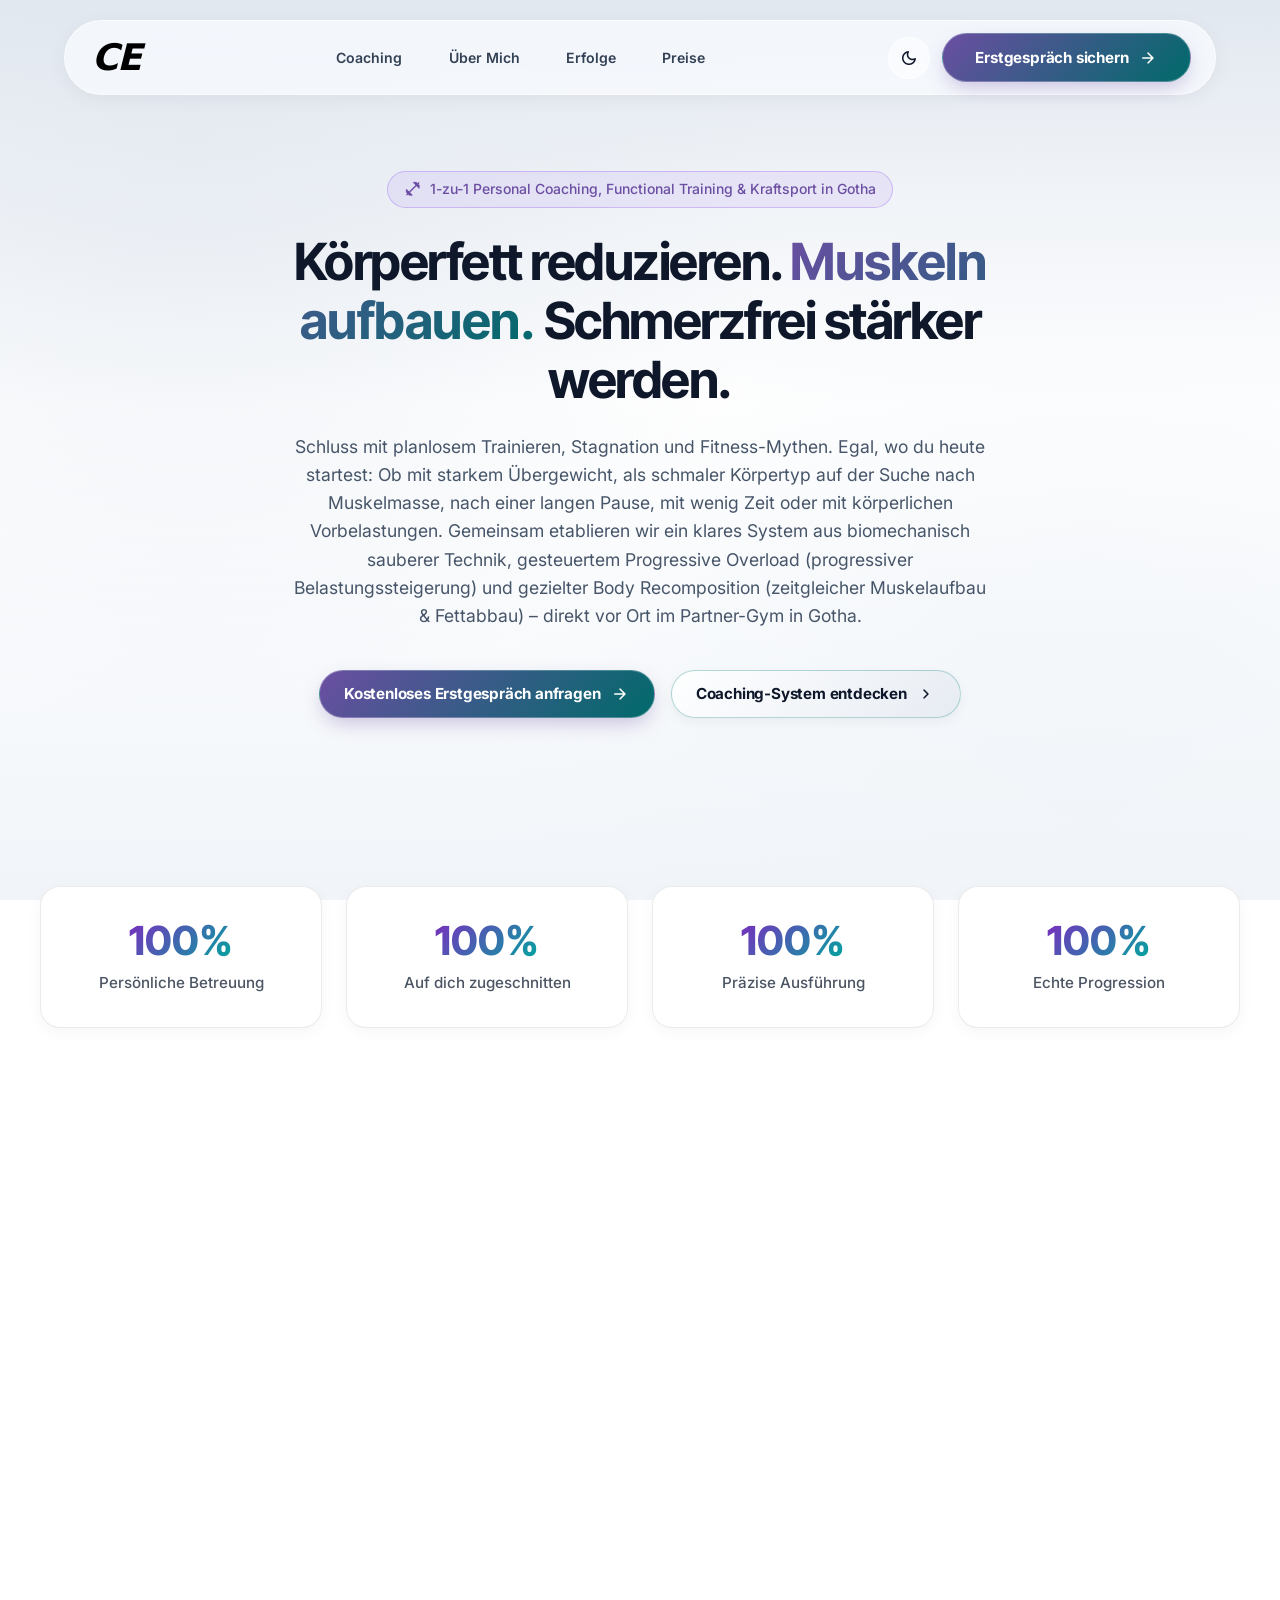
==== index.html @ 8152ab84 "Late night fix" ====
<!doctype html>
<html lang="de">
  <head>
    <script>
      // PWA-Titel sofort beim allerersten Frame setzen (verhindert Dopplung in ChromeOS)
      if (
        window.matchMedia("(display-mode: standalone)").matches ||
        window.matchMedia("(display-mode: window-controls-overlay)").matches ||
        window.navigator.standalone
      ) {
        document.title = "Personal Trainer, Kraft- & Functional Coach in Gotha";
      }
    </script>
    <meta name="color-scheme" content="dark light" />
    <script>
      (function () {
        const saved = localStorage.getItem("theme");
        const prefersDark = window.matchMedia(
          "(prefers-color-scheme: dark)",
        ).matches;
        const theme = saved ? saved : prefersDark ? "dark" : "light";
        document.documentElement.setAttribute("data-theme", theme);
        document.documentElement.style.colorScheme = theme;
      })();
    </script>
    <meta charset="UTF-8" />
    <meta
      name="viewport"
      content="width=device-width, initial-scale=1.0, viewport-fit=cover"
    />
    <meta http-equiv="X-UA-Compatible" content="ie=edge" />
    <meta
      name="format-detection"
      content="telephone=no, date=no, address=no, email=no"
    />

    <script>
      (function () {
        const isPWA =
          window.matchMedia("(display-mode: standalone)").matches ||
          window.matchMedia("(display-mode: window-controls-overlay)")
            .matches ||
          window.navigator.standalone === true;

        if (isPWA) {
          // 1. Titel für die installierte Web-App (Chromebook / Desktop-Fenster)
          document.write(
            "<title>Personal Trainer, Kraft- & Functional Coach in Gotha</title>",
          );
        } else {
          // 2. Titel für den normalen Browser-Tab & Google
          document.write(
            "<title>CHRISTIAN ERLEBACH | Personal Trainer, Kraft- & Functional Coach in Gotha</title>",
          );
        }
      })();
    </script>
    <noscript>
      <title>
        CHRISTIAN ERLEBACH | Personal Trainer, Kraft- & Functional Coach in
        Gotha
      </title>
    </noscript>
    <meta name="author" content="Christian Erlebach" />
    <meta name="robots" content="index, follow" />
    <meta
      name="description"
      content="Dein Personal Trainer in Gotha für sichtbaren Muskelaufbau, Gewichtsreduktion & schmerzfreie Kraft. 1-zu-1 Coaching, saubere Biomechanik und datengestütztes Tracking."
    />
    <meta
      name="keywords"
      content="Christian Erlebach, Personal Trainer Gotha, Krafttraining Gotha, Functional Training Gotha, Schlingentraining Gotha, Faszientraining Gotha, Muskelaufbau, Gewichtsreduktion Thüringen, Ernährungsplan Gotha, Progressive Overload, Anthropometrie Gotha"
    />
    <link
      rel="canonical"
      href="https://3utbg8rv0xw4t5z.github.io/christian-erlebach/"
    />

    <meta property="og:type" content="website" />
    <meta property="og:locale" content="de_DE" />
    <meta
      property="og:url"
      content="https://3utbg8rv0xw4t5z.github.io/christian-erlebach/"
    />
    <meta
      property="og:title"
      content="CHRISTIAN ERLEBACH | Dein Weg zu echter Kraft, Muskelaufbau & Definition in Gotha"
    />
    <meta
      property="og:description"
      content="Schluss mit Rätselraten und Stagnation im Gym. Ich verbinde saubere Biomechanik, Freihanteln, Maschinen, Schlingentraining und transparente Diagnostik für deinen echten Fortschritt. 1-zu-1 Betreuung in Gotha."
    />
    <meta
      property="og:image"
      content="https://images.unsplash.com/photo-1517838277536-f5f99be501cd?auto=format&fit=crop&w=1200&h=630&q=85"
    />
    <meta
      property="og:image:secure_url"
      content="https://images.unsplash.com/photo-1517838277536-f5f99be501cd?auto=format&fit=crop&w=1200&h=630&q=85"
    />
    <meta property="og:image:type" content="image/jpeg" />
    <meta property="og:image:width" content="1200" />
    <meta property="og:image:height" content="630" />

    <meta name="twitter:card" content="summary_large_image" />
    <meta
      name="twitter:title"
      content="CHRISTIAN ERLEBACH | Dein Weg zu echter Kraft, Muskelaufbau & Definition in Gotha"
    />
    <meta
      name="twitter:description"
      content="Schluss mit Rätselraten und Stagnation im Gym. Ich verbinde saubere Biomechanik, Freihanteln, Maschinen, Schlingentraining und transparente Diagnostik für deinen echten Fortschritt. 1-zu-1 Betreuung in Gotha."
    />
    <meta
      name="twitter:image"
      content="https://images.unsplash.com/photo-1517838277536-f5f99be501cd?auto=format&fit=crop&w=1200&h=630&q=85"
    />

    <link rel="icon" type="image/svg+xml" href="src/assets/icons/favicon.svg" />
    <link
      rel="apple-touch-icon"
      sizes="180x180"
      href="src/assets/icons/apple-touch-icon.png"
    />
    <link rel="manifest" href="manifest.json?v=2" />

    <meta name="mobile-web-app-capable" content="yes" />
    <meta name="apple-mobile-web-app-capable" content="yes" />
    <meta
      name="apple-mobile-web-app-status-bar-style"
      content="black-translucent"
    />
    <meta name="apple-mobile-web-app-title" content="Christian E." />

    <meta name="application-name" content="Christian E." />
    <meta name="msapplication-TileColor" content="#0b0f19" />
    <meta
      name="msapplication-TileImage"
      content="src/assets/icons/apple-touch-icon.png"
    />

    <meta
      id="meta-theme-light"
      name="theme-color"
      content="#ffffff"
      media="(prefers-color-scheme: light)"
    />
    <meta
      id="meta-theme-dark"
      name="theme-color"
      content="#0b0f19"
      media="(prefers-color-scheme: dark)"
    />

    <link rel="preconnect" href="https://fonts.googleapis.com" />
    <link
      rel="preconnect"
      href="https://fonts.gstatic.com"
      crossorigin="anonymous"
    />
    <link
      href="https://fonts.googleapis.com/css2?family=Inter+Tight:wght@500;600;700;800&family=Inter:wght@400;500;600;700&display=swap"
      rel="stylesheet"
    />
    <link
      href="https://fonts.googleapis.com/css2?family=Material+Symbols+Rounded:opsz,wght,FILL,GRAD@20..48,100..700,0..1,-50..200&display=block"
      rel="stylesheet"
    />

    <link rel="stylesheet" href="https://unpkg.com/aos@next/dist/aos.css" />
    <link rel="stylesheet" href="src/css/style.css?v=6" />

    <script type="application/ld+json">
      {
        "@context": "https://schema.org",
        "@type": "HealthAndBeautyBusiness",
        "name": "CHRISTIAN ERLEBACH | Personal Trainer, Kraft- & Functional Coach in Gotha",
        "description": "Personal Trainer, Kraft- & Functional Coach in Gotha und Umgebung.",
        "address": {
          "@type": "PostalAddress",
          "addressLocality": "Gotha",
          "addressRegion": "Thüringen",
          "postalCode": "99867",
          "addressCountry": "DE"
        },
        "url": "https://3utbg8rv0xw4t5z.github.io/christian-erlebach/",
        "logo": "https://3utbg8rv0xw4t5z.github.io/christian-erlebach/src/assets/icons/favicon.svg",
        "image": "https://images.unsplash.com/photo-1517838277536-f5f99be501cd?auto=format&fit=crop&w=1200&h=630&q=85"
      }
    </script>
  </head>

  <body>
    <div id="page-preloader"></div>
    <header class="nav-container" id="top">
      <nav class="navbar">
        <a
          href="#"
          class="logo"
          onclick="
            window.scrollTo({ top: 0, behavior: 'smooth' });
            return false;
          "
          title="Zurück zum Seitenanfang"
          aria-label="Coach Chris - Zurück zum Seitenanfang"
        >
          <img
            src="src/assets/icons/logo-dark.svg"
            alt="CHRISTIAN ERLEBACH | Personal Trainer, Kraft- & Functional Coach in Gotha"
            class="navbar-logo-img"
            width="48"
            height="32"
            loading="eager"
            decoding="async"
          />
        </a>

        <ul class="nav-links desktop-only">
          <li><a href="#services">Coaching</a></li>
          <li><a href="#about">Über Mich</a></li>
          <li><a href="#testimonials">Erfolge</a></li>
          <li><a href="#kurse">Preise</a></li>
        </ul>

        <div class="nav-actions">
          <button
            id="theme-toggle"
            class="theme-toggle-btn"
            aria-label="Dark/Light Mode umschalten"
            title="Farbschema umschalten"
          >
            <span class="material-symbols-rounded icon-moon">dark_mode</span>
            <span class="material-symbols-rounded icon-sun">light_mode</span>
          </button>

          <a
            href="#"
            onclick="
              openModal('modal-contact');
              return false;
            "
            class="btn-pill-primary desktop-only"
            title="Erstgespräch vereinbaren"
          >
            Erstgespräch sichern
            <span class="material-symbols-rounded">arrow_forward</span>
          </a>

          <button
            class="mobile-nav-toggle"
            onclick="openModal('modal-nav')"
            aria-label="Menü öffnen"
            title="Menü öffnen"
          >
            <span class="material-symbols-rounded">menu</span>
          </button>
        </div>
      </nav>
    </header>

    <div
      id="modal-nav"
      class="modal-overlay"
      onclick="closeModalOnOverlay(event, 'modal-nav')"
    >
      <div class="modal-card modal-card-nav">
        <button
          class="modal-close"
          onclick="closeModal('modal-nav')"
          aria-label="Schließen"
        >
          <span class="material-symbols-rounded">close</span>
        </button>

        <div class="modal-header">
          <h2>Navigation</h2>
          <p class="modal-subtitle">Wähle einen Bereich aus</p>
        </div>

        <div class="modal-body modal-body-nav">
          <a
            href="#services"
            class="nav-modal-link"
            onclick="closeModal('modal-nav')"
          >
            <span class="material-symbols-rounded">fitness_center</span>
            Coaching
          </a>
          <a
            href="#about"
            class="nav-modal-link"
            onclick="closeModal('modal-nav')"
          >
            <span class="material-symbols-rounded">person</span> Über Mich
          </a>
          <a
            href="#qualifications"
            class="nav-modal-link"
            onclick="closeModal('modal-nav')"
          >
            <span class="material-symbols-rounded">verified</span>
            Qualifikationen
          </a>
          <a
            href="#testimonials"
            class="nav-modal-link"
            onclick="closeModal('modal-nav')"
          >
            <span class="material-symbols-rounded">emoji_events</span>
            Erfolge
          </a>
          <a
            href="#kurse"
            class="nav-modal-link"
            onclick="closeModal('modal-nav')"
          >
            <span class="material-symbols-rounded">payments</span> Preise
          </a>
          <a
            href="#faq"
            class="nav-modal-link"
            onclick="closeModal('modal-nav')"
          >
            <span class="material-symbols-rounded">help</span> FAQ
          </a>

          <a
            href="#hero-banner"
            class="btn-pill-primary nav-modal-cta"
            onclick="closeModal('modal-nav')"
          >
            Erstgespräch sichern
            <span class="material-symbols-rounded">arrow_forward</span>
          </a>
        </div>
      </div>
    </div>

    <header class="hero">
      <div class="hero-content">
        <div
          class="ce-hero-pill hero-badge"
          data-aos="fade-up"
          data-aos-delay="50"
        >
          <span class="material-symbols-rounded hero-pill-icon"
            >fitness_center</span
          >
          <span class="hero-pill-text"
            >1-zu-1 Personal Coaching<span class="hero-pill-extra"
              >, Functional Training</span
            >
            &amp; Kraftsport in Gotha</span
          >
        </div>

        <h1 data-aos="fade-up" data-aos-delay="150">
          Körperfett reduzieren.
          <span class="highlight-text heading-font">Muskeln aufbauen.</span>
          Schmerzfrei stärker werden.
        </h1>
        <p data-aos="fade-up" data-aos-delay="250">
          Schluss mit planlosem Trainieren, Stagnation und Fitness-Mythen. Egal,
          wo du heute startest: Ob mit starkem Übergewicht, als schmaler
          Körpertyp auf der Suche nach Muskelmasse, nach einer langen Pause, mit
          wenig Zeit oder mit körperlichen Vorbelastungen. Gemeinsam etablieren
          wir ein klares System aus biomechanisch sauberer Technik, gesteuertem
          Progressive Overload (progressiver Belastungssteigerung) und gezielter
          Body Recomposition (zeitgleicher Muskelaufbau &amp; Fettabbau) –
          direkt vor Ort im Partner-Gym in Gotha.
        </p>

        <div class="hero-buttons" data-aos="fade-up" data-aos-delay="350">
          <a
            href="#hero-banner"
            class="btn-primary"
            onclick="
              openModal('modal-contact');
              return false;
            "
          >
            Kostenloses Erstgespräch anfragen
            <span class="material-symbols-rounded">arrow_forward</span>
          </a>
          <a href="#services" class="btn-secondary">
            Coaching-System entdecken
            <span class="material-symbols-rounded">chevron_right</span>
          </a>
        </div>
      </div>
    </header>

    <main>
      <div class="container">
        <section id="stats" class="section stats-section">
          <div class="container">
            <div class="about-stats-grid">
              <div
                class="about-stat-card"
                data-aos="fade-up"
                data-aos-delay="0"
              >
                <div class="stat-number">
                  <span class="counter" data-target="100">0</span>%
                </div>
                <div class="stat-label">Persönliche Betreuung</div>
              </div>

              <div
                class="about-stat-card"
                data-aos="fade-up"
                data-aos-delay="80"
              >
                <div class="stat-number">
                  <span class="counter" data-target="100">0</span>%
                </div>
                <div class="stat-label">Auf dich zugeschnitten</div>
              </div>

              <div
                class="about-stat-card"
                data-aos="fade-up"
                data-aos-delay="160"
              >
                <div class="stat-number">
                  <span class="counter" data-target="100">0</span>%
                </div>
                <div class="stat-label">Präzise Ausführung</div>
              </div>

              <div
                class="about-stat-card"
                data-aos="fade-up"
                data-aos-delay="240"
              >
                <div class="stat-number">
                  <span class="counter" data-target="100">0</span>%
                </div>
                <div class="stat-label">Echte Progression</div>
              </div>
            </div>
          </div>
        </section>

        <section id="services" class="section bg-light">
          <div class="section-header" data-aos="fade-up">
            <h2 class="section-title">Mein Coaching-System</h2>
            <p class="section-subtitle">
              Kein standardisierter 08/15-Plan. Ich verbinde wissenschaftlich
              fundierte Trainingslehre mit praxistauglicher 1-zu-1-Betreuung im
              Partner-Studio in Gotha.
            </p>
          </div>

          <div class="card-grid">
            <div class="card" data-aos="fade-up" data-aos-delay="0">
              <div class="card-icon">
                <span class="material-symbols-rounded">fitness_center</span>
              </div>
              <h3>1-zu-1 Technik &amp; Biomechanik: Formanalyse im Gym</h3>
              <p class="card-intro">
                Gemeinsam im Gym an Langhantel, Kurzhanteln und Maschinen. Ich
                optimiere deinen Bewegungsablauf in den Grundübungen, damit
                jeder Satz maximale Muskelreize setzt und deine Gelenke geschont
                werden.
              </p>
              <ul class="card-feature-list">
                <li>
                  <span class="material-symbols-rounded">check</span>
                  <span
                    ><strong>Präzise Bewegungsausführung:</strong>
                    Biomechanische Formkorrektur, volle Ausnutzung der ROM
                    (Bewegungsumfang) und dehnungsinduzierte Reize.</span
                  >
                </li>
                <li>
                  <span class="material-symbols-rounded">check</span>
                  <span
                    ><strong>Gezielte Aufwärmsätze:</strong> Strukturierte
                    Vorbereitung und Herantasten an das Arbeitsgewicht zur
                    Verletzungsprävention.</span
                  >
                </li>
                <li>
                  <span class="material-symbols-rounded">check</span>
                  <span
                    ><strong>Intensitätskontrolle:</strong> Steuerung über RIR
                    &amp; RPE im produktiven Bereich – ganz ohne unproduktives
                    Junk Volume.</span
                  >
                </li>
              </ul>
            </div>

            <div class="card" data-aos="fade-up" data-aos-delay="100">
              <div class="card-icon">
                <span class="material-symbols-rounded">assignment</span>
              </div>
              <h3>Progressionsfundament: Plan, Faszien &amp; Mobility</h3>
              <p class="card-intro">
                Wahre Kraft braucht ein solides Fundament und schmerzfreie
                Gelenke. Ich erstelle deinen individuellen Trainingsplan und
                kombiniere progressive Belastung mit gezieltem
                Mobilitätstraining.
              </p>
              <ul class="card-feature-list">
                <li>
                  <span class="material-symbols-rounded">check</span>
                  <span
                    ><strong>Periodisierte Trainingspläne:</strong>
                    Maßgeschneiderte Ganzkörper- oder Split-Systeme für
                    messbaren Kraftaufbau.</span
                  >
                </li>
                <li>
                  <span class="material-symbols-rounded">check</span>
                  <span
                    ><strong>Faszientraining &amp; SMR:</strong> Gezielte
                    Selbstmassage mit Faszienrollen und Bällen zur Lösung von
                    Verspannungen und Dysbalancen.</span
                  >
                </li>
                <li>
                  <span class="material-symbols-rounded">check</span>
                  <span
                    ><strong>Funktionelle Core-Stabilität:</strong>
                    Schlingentraining (Sling) und freie Übungen zur Stärkung der
                    tiefen Rumpfmuskulatur.</span
                  >
                </li>
              </ul>
            </div>

            <div class="card" data-aos="fade-up" data-aos-delay="200">
              <div class="card-icon">
                <span class="material-symbols-rounded">monitoring</span>
              </div>
              <h3>Messbare Diagnostik &amp; Gezielte Recomposition</h3>
              <p class="card-intro">
                Erfolg im Training ist keine Glückssache, sondern transparent
                planbar. Ich erfasse deinen Leistungsfortschritt mehrdimensional
                und steuere den zeitgleichen Muskelaufbau sowie Fettabbau.
              </p>
              <ul class="card-feature-list">
                <li>
                  <span class="material-symbols-rounded">check</span>
                  <span
                    ><strong>Aussagekräftige Körpervermessung:</strong> Umfänge
                    an Taille, Beinen &amp; Armen, standardisierte
                    Fortschrittsbilder, KFA- &amp; FFMI-Einordnung.</span
                  >
                </li>
                <li>
                  <span class="material-symbols-rounded">check</span>
                  <span
                    ><strong>Digitales Leistungs-Monitoring:</strong> Lückenlose
                    Erfassung deiner Gewichte, Wiederholungen und Progression
                    über die Betreuung.</span
                  >
                </li>
                <li>
                  <span class="material-symbols-rounded">check</span>
                  <span
                    ><strong>Praxisnahe Recomposition-Tipps:</strong> Fundierte
                    Orientierung zu Proteinzufuhr und Kalorienbalance als
                    begleitende Unterstützung im Training.</span
                  >
                </li>
              </ul>
            </div>
          </div>
        </section>

        <section id="about" class="section">
          <div class="about-grid">
            <div class="about-gallery-container">
              <div
                class="about-image-wrapper"
                data-aos="fade-up"
                style="
                  position: relative;
                  overflow: hidden;
                  border-radius: 16px;
                "
              >
                <img
                  id="aboutMainImg"
                  src="https://images.unsplash.com/photo-1571019613454-1cb2f99b2d8b?auto=format&fit=crop&w=800&q=80"
                  alt="1-zu-1 Personal Coaching und Technik-Korrektur in Gotha"
                  loading="lazy"
                  decoding="async"
                  class="about-img"
                  style="
                    width: 100%;
                    height: 100%;
                    object-fit: cover;
                    display: block;
                  "
                />

                <div class="trust-location-badge">
                  <span class="material-symbols-rounded badge-icon"
                    >verified</span
                  >
                  <span class="badge-title">Zertifizierter Trainer</span>
                  <span class="badge-divider">•</span>
                  <span class="badge-location">
                    <span class="material-symbols-rounded location-icon"
                      >location_on</span
                    >
                    Gotha &amp; Umgebung
                  </span>
                </div>
              </div>

              <div class="about-thumbs">
                <button
                  type="button"
                  class="about-thumb-btn active"
                  data-aos="fade-up"
                  data-aos-delay="100"
                  onclick="
                    swapAboutImg(
                      this,
                      'https://images.unsplash.com/photo-1583454110551-21f2fa2afe61?auto=format&fit=crop&w=800&q=80',
                    )
                  "
                >
                  <img
                    src="https://images.unsplash.com/photo-1583454110551-21f2fa2afe61?auto=format&fit=crop&w=300&q=80"
                    alt="Langhantel-Training und Progressive Overload"
                    loading="lazy"
                    decoding="async"
                  />
                </button>

                <button
                  type="button"
                  class="about-thumb-btn"
                  data-aos="fade-up"
                  data-aos-delay="100"
                  onclick="
                    swapAboutImg(
                      this,
                      'https://images.unsplash.com/photo-1541534741688-6078c6bfb5c5?auto=format&fit=crop&w=800&q=80',
                    )
                  "
                >
                  <img
                    src="https://images.unsplash.com/photo-1541534741688-6078c6bfb5c5?auto=format&fit=crop&w=300&q=80"
                    alt="Functional Training und Rumpfstabilität mit Schlingentrainer"
                    loading="lazy"
                    decoding="async"
                  />
                </button>

                <button
                  type="button"
                  class="about-thumb-btn"
                  data-aos="fade-up"
                  data-aos-delay="100"
                  onclick="
                    swapAboutImg(
                      this,
                      'https://images.unsplash.com/photo-1518611012118-696072aa579a?auto=format&fit=crop&w=800&q=80',
                    )
                  "
                >
                  <img
                    src="https://images.unsplash.com/photo-1518611012118-696072aa579a?auto=format&fit=crop&w=300&q=80"
                    alt="Faszientraining, Mobilität und Regeneration"
                    loading="lazy"
                    decoding="async"
                  />
                </button>
              </div>
            </div>

            <div class="about-content" data-aos="fade-up" data-aos-delay="100">
              <h2 class="section-title left-align">
                Dein Experte für nachhaltige Transformation
              </h2>
              <p class="hero-subline">
                Wissenschaftliche Trainingslehre trifft auf gelebte Praxis im
                Gym.
              </p>
              <p class="about-body">
                Hi, ich bin Christian. Krafttraining und funktionelle Fitness
                sind für mich kein kurzfristiger Trend, sondern ein präzises
                Handwerk. Mein Ziel ist es, dir die Werkzeuge an die Hand zu
                geben, mit denen du deinen Körper nachhaltig veränderst – ganz
                ohne leere Versprechen, gefährliches Halbwissen oder
                zeitraubendes Ausprobieren.
              </p>
              <p class="about-body">
                Als zertifizierter Trainer begleite ich dich bei jedem Schritt
                im Partner-Studio in Gotha: Von der ersten Haltungs- und
                Bewegungsanalyse über das biomechanisch saubere Erlernen der
                Grundübungen bis hin zur systematischen Progressionssteuerung
                und Body Recomposition (zeitgleicher Muskelaufbau &amp;
                Fettabbau).
              </p>
              <p class="about-body">
                Egal, ob du effektiv Fett verlieren willst, als Hardgainer
                solide Muskelmasse aufbauen möchtest, mit einer körperlichen
                Einschränkung trainierst, als Senior deine Beweglichkeit
                erhalten willst oder einfach wieder rundum fit und
                leistungsfähig werden möchtest: Wir trainieren fokussiert,
                datengestützt und immer auf Augenhöhe.
              </p>
            </div>
          </div>
        </section>

        <section id="qualifications" class="section bg-light">
          <div class="section-header" data-aos="fade-up">
            <h2 class="section-title">
              Fundierte Expertise & Trainer-Lizenzen
            </h2>
            <p class="section-subtitle">
              Qualität, Sicherheit und wissenschaftlich fundierte
              Trainingssteuerung stehen an erster Stelle. Klicke auf die
              Lizenzen, um Details zu den Inhalten zu sehen. (Klick zum
              Ausklappen).
            </p>
          </div>

          <div class="accordion-container">
            <div class="accordion-item" data-aos="fade-up" data-aos-delay="0">
              <button class="accordion-header">
                <span class="accordion-title-wrapper">
                  <span class="material-symbols-rounded cert-icon"
                    >check_circle</span
                  >
                  <strong>Fitnesstrainer B-Lizenz</strong>
                </span>
                <span class="material-symbols-rounded chevron-icon"
                  >expand_more</span
                >
              </button>
              <div class="accordion-content">
                <p>
                  Fundierte Grundlagen in Anatomie, Physiologie, Biomechanik und
                  Trainingslehre. Sichere Einweisung an Kraftgeräten,
                  Freihanteln und Seilzügen sowie Erstellung zielgerichteter
                  Trainingspläne für Einsteiger und Fortgeschrittene.
                </p>
              </div>
            </div>

            <div class="accordion-item" data-aos="fade-up" data-aos-delay="0">
              <button class="accordion-header">
                <span class="accordion-title-wrapper">
                  <span class="material-symbols-rounded cert-icon"
                    >verified</span
                  >
                  <strong>Fitnesstrainer A-Lizenz</strong>
                </span>
                <span class="material-symbols-rounded chevron-icon"
                  >expand_more</span
                >
              </button>
              <div class="accordion-content">
                <p>
                  Vertiefte Trainingswissenschaft für Fortgeschrittene,
                  Leistungsdiagnostik und komplexe Periodisierungsmodelle. Im
                  Rahmen dieser Ausbildung habe ich folgende Fachtitel erworben:
                </p>
                <ul class="sub-cert-list">
                  <li>
                    <span class="material-symbols-rounded">fitness_center</span>
                    <span
                      ><strong>Coach für Freihanteltraining:</strong>
                      Kniebeugen, Kreuzheben, Bankdrücken & gezielter
                      Progressive Overload</span
                    >
                  </li>
                  <li>
                    <span class="material-symbols-rounded">bolt</span>
                    <span
                      ><strong>Functional Trainer/in:</strong> Mehrdimensionale
                      Bewegungsmuster, Core-Stabilität und Reaktivkraft</span
                    >
                  </li>
                  <li>
                    <span class="material-symbols-rounded">sync</span>
                    <span
                      ><strong>Coach für Schlingentraining:</strong>
                      Instabilitäts- und Suspension-Training gegen das eigene
                      Körpergewicht</span
                    >
                  </li>
                  <li>
                    <span class="material-symbols-rounded">vital_signs</span>
                    <span
                      ><strong>Faszientrainer/in:</strong> Self-Myofascial
                      Release (SMR), Gewebeelastizität und
                      Triggerpunkt-Behandlung</span
                    >
                  </li>
                </ul>
              </div>
            </div>

            <div class="accordion-item" data-aos="fade-up" data-aos-delay="0">
              <button class="accordion-header">
                <span class="accordion-title-wrapper">
                  <span class="material-symbols-rounded cert-icon"
                    >person_check</span
                  >
                  <strong>Personal Trainer Lizenz</strong>
                </span>
                <span class="material-symbols-rounded chevron-icon"
                  >expand_more</span
                >
              </button>
              <div class="accordion-content">
                <p>
                  Spezialisierung auf exklusive 1-zu-1 Betreuung, Anamnese,
                  Haltungs- und Bewegungsanalyse. Gezielte Steuerung von
                  Trainingsintensität (RIR/RPE), Übungsvariation und
                  individuelle Motivation zur Erreichung persönlicher
                  Bestleistungen.
                </p>
              </div>
            </div>

            <div class="accordion-item" data-aos="fade-up" data-aos-delay="0">
              <button class="accordion-header">
                <span class="accordion-title-wrapper">
                  <span class="material-symbols-rounded cert-icon"
                    >restaurant</span
                  >
                  <strong>Ernährungsberater Lizenz</strong>
                </span>
                <span class="material-symbols-rounded chevron-icon"
                  >expand_more</span
                >
              </button>
              <div class="accordion-content">
                <p>
                  Praxisnahe Ernährungsstrategien für Muskelaufbau, Fettabbau
                  und Recomposition. Exakte Energiebedarfsermittlung (TDEE),
                  Makronährstoff-Verteilung und nachhaltige Ernährungskonzepte
                  ohne strikte Verbote oder Jo-Jo-Effekt.
                </p>
              </div>
            </div>

            <div class="accordion-item" data-aos="fade-up" data-aos-delay="0">
              <button class="accordion-header">
                <span class="accordion-title-wrapper">
                  <span class="material-symbols-rounded cert-icon"
                    >favorite</span
                  >
                  <strong>Medizinischer Fitnesstrainer</strong>
                </span>
                <span class="material-symbols-rounded chevron-icon"
                  >expand_more</span
                >
              </button>
              <div class="accordion-content">
                <p>
                  Präventives und rehabilitatives Training bei orthopädischen
                  Einschränkungen, Haltungsschwächen und muskulären Dysbalanzen.
                  Gezielter Rumpf- und Gelenkaufbau zur nachhaltigen Linderung
                  von Rücken-, Nacken- und Knieschmerzen.
                </p>
              </div>
            </div>

            <div class="accordion-item" data-aos="fade-up" data-aos-delay="0">
              <button class="accordion-header">
                <span class="accordion-title-wrapper">
                  <span class="material-symbols-rounded cert-icon"
                    >workspace_premium</span
                  >
                  <strong>Master Fitnesstrainer</strong>
                </span>
                <span class="material-symbols-rounded chevron-icon"
                  >expand_more</span
                >
              </button>
              <div class="accordion-content">
                <p>
                  Das Premium-Gesamtdiplom der KAF Akademie vereint alle
                  Kernkompetenzen: Trainingslehre, Biomechanik, medizinisches
                  Aufbautraining, Functional Fitness und Sporternährung zu einem
                  ganzheitlichen Coaching-System.
                </p>
              </div>
            </div>
          </div>
        </section>

        <section id="testimonials" class="section">
          <div class="section-header" data-aos="fade-up">
            <a
              href="https://search.google.com/local/writereview?placeid=DEINE_GOOGLE_PLACE_ID"
              target="_blank"
              rel="noopener noreferrer"
              class="google-trust-badge"
              title="Zu den offiziellen Google-Bewertungen"
            >
              <svg
                style="width: 18px; height: 18px; flex-shrink: 0"
                viewBox="0 0 24 24"
              >
                <path
                  fill="#4285F4"
                  d="M22.56 12.25c0-.78-.07-1.53-.2-2.25H12v4.26h5.92c-.26 1.37-1.04 2.53-2.21 3.31v2.77h3.57c2.08-1.92 3.28-4.74 3.28-8.09z"
                />
                <path
                  fill="#34A853"
                  d="M12 23c2.97 0 5.46-.98 7.28-2.66l-3.57-2.77c-.98.66-2.23 1.06-3.71 1.06-2.86 0-5.29-1.93-6.16-4.53H2.18v2.84C3.99 20.53 7.7 23 12 23z"
                />
                <path
                  fill="#FBBC05"
                  d="M5.84 14.09c-.22-.66-.35-1.36-.35-2.09s.13-1.43.35-2.09V7.06H2.18C1.43 8.55 1 10.22 1 12s.43 3.45 1.18 4.94l2.85-2.22.81-.63z"
                />
                <path
                  fill="#EA4335"
                  d="M12 5.38c1.62 0 3.06.56 4.21 1.64l3.15-3.15C17.45 2.09 14.97 1 12 1 7.7 1 3.99 3.47 2.18 7.06l3.66 2.84c.87-2.6 3.3-4.52 6.16-4.52z"
                />
              </svg>
              <div class="badge-content">
                <span class="badge-rating">5.0 / 5.0</span>
                <span class="badge-stars">★★★★★</span>
                <span class="badge-location">• 100% Zufriedenheit</span>
              </div>
            </a>
            <h2 class="section-title">Erfolgsgeschichten aus der Praxis</h2>
            <p class="section-subtitle">
              Echte Ergebnisse von Klienten, die mit gezielter Progression und
              System ihre Ziele in Gotha erreicht haben.
            </p>
          </div>

          <div class="card-grid" id="testimonialsGrid">
            <div
              class="card testimonial-card"
              data-aos="fade-up"
              data-aos-delay="0"
            >
              <div class="testimonial-header">
                <div class="testimonial-stars">★★★★★</div>
                <div class="testimonial-quote-icon">“</div>
              </div>
              <p class="testimonial-text">
                "Nach Jahren mit Rückenschmerzen und erfolglosem Training im
                Alleingang habe ich mit Christian in 6 Monaten 14 kg Fett
                verloren und endlich schmerzfrei Kniebeugen und Kreuzheben
                gelernt. Sein Blick für die Technik ist Gold wert!"
              </p>
              <div class="testimonial-footer">
                <img
                  src="https://images.unsplash.com/photo-1507003211169-0a1dd7228f2d?auto=format&fit=crop&w=200&h=200&q=80"
                  alt="Erfolgsgeschichte Stefan M. – 14 kg Gewichtsverlust und schmerzfreier Rücken durch Personal Training in Gotha"
                  loading="lazy"
                  decoding="async"
                  class="testimonial-avatar"
                />
                <div class="testimonial-meta">
                  <strong class="testimonial-name">Stefan M., 41 Jahre</strong>
                  <span class="testimonial-job"
                    >−14 kg Körperfett & schmerzfreier Rücken</span
                  >
                </div>
              </div>
            </div>

            <div
              class="card testimonial-card"
              data-aos="fade-up"
              data-aos-delay="80"
            >
              <div class="testimonial-header">
                <div class="testimonial-stars">★★★★★</div>
                <div class="testimonial-quote-icon">“</div>
              </div>
              <p class="testimonial-text">
                „Ich hatte immer Angst vor schweren Gewichten und wusste nicht,
                wie ich richtig essen soll. Durch das 1-zu-1 Coaching habe ich
                gelernt, was Progressive Overload wirklich bedeutet. Ich fühle
                mich so stark und athletisch wie noch nie!“
              </p>
              <div class="testimonial-footer">
                <img
                  src="https://images.unsplash.com/photo-1594381898411-846e7d193883?auto=format&fit=crop&w=200&h=200&q=80"
                  alt="Erfolgsgeschichte Laura K. – Gezielter Muskelaufbau und Krafttraining für Frauen in Gotha"
                  loading="lazy"
                  decoding="async"
                  class="testimonial-avatar"
                />
                <div class="testimonial-meta">
                  <strong class="testimonial-name">Laura K., 29 Jahre</strong>
                  <span class="testimonial-job"
                    >+4 kg Muskelaufbau & straffere Definition</span
                  >
                </div>
              </div>
            </div>

            <div
              class="card testimonial-card"
              data-aos="fade-up"
              data-aos-delay="160"
            >
              <div class="testimonial-header">
                <div class="testimonial-stars">★★★★★</div>
                <div class="testimonial-quote-icon">“</div>
              </div>
              <p class="testimonial-text">
                „Als Schreibtischtäter mit chronischen Nackenverspannungen war
                die Kombination aus medizinischem Aufbautraining,
                Faszientraining und Freihanteln genau der richtige Weg.
                Christian motiviert auf Augenhöhe und korrigiert präzise.“
              </p>
              <div class="testimonial-footer">
                <img
                  src="https://images.unsplash.com/photo-1500648767791-00dcc994a43e?auto=format&fit=crop&w=200&h=200&q=80"
                  alt="Erfolgsgeschichte Michael B. – Funktionelles Rückentraining und Haltungsverbesserung in Gotha"
                  loading="lazy"
                  decoding="async"
                  class="testimonial-avatar"
                />
                <div class="testimonial-meta">
                  <strong class="testimonial-name">Michael B., 52 Jahre</strong>
                  <span class="testimonial-job"
                    >Haltungsverbesserung & Schmerzfreiheit</span
                  >
                </div>
              </div>
            </div>

            <div class="card testimonial-card hidden-testimonial">
              <div class="testimonial-header">
                <div class="testimonial-stars">★★★★★</div>
                <div class="testimonial-quote-icon">“</div>
              </div>
              <p class="testimonial-text">
                „Die individuelle Betreuung und das App-Tracking geben mir
                endlich die nötige Verbindlichkeit. Meine Kraftwerte beim
                Bankdrücken und Kniebeugen sind in 4 Monaten durch die Decke
                gegangen – ganz ohne Gelenkschmerzen.“
              </p>
              <div class="testimonial-footer">
                <img
                  src="https://images.unsplash.com/photo-1472099645785-5658abf4ff4e?auto=format&fit=crop&w=200&h=200&q=80"
                  alt="Erfolgsgeschichte Dennis R. – Progressive Overload und Leistungssteigerung im Krafttraining"
                  loading="lazy"
                  decoding="async"
                  class="testimonial-avatar"
                />
                <div class="testimonial-meta">
                  <strong class="testimonial-name">Dennis R., 36 Jahre</strong>
                  <span class="testimonial-job"
                    >Kraftsteigerung & saubere Biomechanik</span
                  >
                </div>
              </div>
            </div>

            <div class="card testimonial-card hidden-testimonial">
              <div class="testimonial-header">
                <div class="testimonial-stars">★★★★★</div>
                <div class="testimonial-quote-icon">“</div>
              </div>
              <p class="testimonial-text">
                „Keine sinnlosen Crash-Diäten mehr! Christian hat mir gezeigt,
                wie ich meine Kalorien und Proteine stressfrei in meinen
                Familien- und Berufsalltag integriere. Das Training im Studio
                macht richtig Laune.“
              </p>
              <div class="testimonial-footer">
                <img
                  src="https://images.unsplash.com/photo-1544005313-94ddf0286df2?auto=format&fit=crop&w=200&h=200&q=80"
                  alt="Erfolgsgeschichte Sarah K. – Nachhaltige Ernährungsumstellung und Fettabbau ohne Jo-Jo-Effekt"
                  loading="lazy"
                  decoding="async"
                  class="testimonial-avatar"
                />
                <div class="testimonial-meta">
                  <strong class="testimonial-name">Sarah K., 34 Jahre</strong>
                  <span class="testimonial-job"
                    >Nachhaltiger Fettabbau & Wohlbefinden</span
                  >
                </div>
              </div>
            </div>

            <div class="card testimonial-card hidden-testimonial">
              <div class="testimonial-header">
                <div class="testimonial-stars">★★★★★</div>
                <div class="testimonial-quote-icon">“</div>
              </div>
              <p class="testimonial-text">
                „Nach jahrelanger Pause wollte ich wieder fit werden, ohne mich
                zu verletzen. Die Kombination aus Schlingentraining, Mobility
                und strukturiertem Krafttraining hat mir meine alte Grundfitness
                zurückgebracht.“
              </p>
              <div class="testimonial-footer">
                <img
                  src="https://images.unsplash.com/photo-1519085360753-af0119f7cbe7?auto=format&fit=crop&w=200&h=200&q=80"
                  alt="Erfolgsgeschichte Markus S. – Wiedereinstieg ins Fitnesstraining und funktionelle Rumpfstabilität"
                  loading="lazy"
                  decoding="async"
                  class="testimonial-avatar"
                />
                <div class="testimonial-meta">
                  <strong class="testimonial-name">Markus S., 45 Jahre</strong>
                  <span class="testimonial-job"
                    >Wiedereinstieg & funktionelle Fitness</span
                  >
                </div>
              </div>
            </div>
          </div>

          <div
            class="testimonials-actions"
            style="text-align: center; margin-top: 2.5rem"
          >
            <button
              id="loadMoreTestimonialsBtn"
              class="btn-testimonial-secondary"
              type="button"
              onclick="loadMoreTestimonials()"
            >
              <span>Mehr Erfolgsgeschichten laden</span>
              <span class="material-symbols-rounded btn-icon"
                >arrow_forward</span
              >
            </button>
          </div>
        </section>

        <section id="kurse" class="section bg-light">
          <div class="section-header" data-aos="fade-up">
            <h2 class="section-title">Transparente Pakete & Preise</h2>
            <p class="section-subtitle">
              Wähle das Betreuungsmodell, das exakt zu deinem aktuellen
              Trainingsstand und deinen Zielen passt. Keine versteckten Kosten.
            </p>
          </div>

          <div class="card-grid">
            <div
              class="card pricing-card"
              data-aos="fade-up"
              data-aos-delay="0"
            >
              <div class="card-inner">
                <div class="badge">Exklusiv & Flexibel</div>
                <h3>1:1 Intensiv-Session: Technik & Form</h3>
                <p id="course-desc-text" class="card-desc">
                  Ideal für Einsteiger und Fortgeschrittene zur Beseitigung
                  akuter Ausführungsfehler, Technik-Feinschliff und maximaler
                  Flexibilität ohne vertragliche Bindung.
                </p>

                <div class="pricing-price-wrap">
                  <div class="price">
                    89,00 € <span class="price-period">/ 60 Min.</span>
                  </div>
                  <p class="pricing-subtext">Keine Vertragsbindung</p>
                  <p class="pricing-subtext">
                    Fällig direkt nach Leistungserbringung
                  </p>
                  <div class="pricing-divider"></div>
                </div>

                <ul>
                  <li>
                    <span class="material-symbols-rounded">check</span>
                    <span
                      ><strong>1× 60 Min. Live Coaching:</strong> Exklusives
                      1-zu-1 Training im Partner-Gym in Gotha</span
                    >
                  </li>
                  <li>
                    <span class="material-symbols-rounded">check</span>
                    <span
                      ><strong>Biomechanische Analyse:</strong> Exakte Prüfung
                      deiner Hebelverhältnisse an freien Gewichten, Seilzügen
                      und Maschinen</span
                    >
                  </li>
                  <li>
                    <span class="material-symbols-rounded">check</span>
                    <span
                      ><strong>Präzise Optimierung:</strong> Feinschliff von
                      Gelenkwinkeln, Range of Motion (ROM) und Kadenz
                      (Tempo-Notation)</span
                    >
                  </li>
                  <li>
                    <span class="material-symbols-rounded">check</span>
                    <span
                      ><strong>Beseitigung von Haltungsfehlern:</strong>
                      Sofortige Gelenkschonung und maximale Lastübertragung auf
                      den Zielmuskel</span
                    >
                  </li>
                  <li>
                    <span class="material-symbols-rounded">check</span>
                    <span
                      ><strong>Individuelle Muskelansteuerung:</strong>
                      Anatomiespezifische Übungsauswahl statt starrer
                      Standardpläne für maximale Wachstumsreize</span
                    >
                  </li>
                </ul>

                <a
                  href="#hero-banner"
                  class="btn-secondary"
                  onclick="
                    openModal('modal-contact');
                    return false;
                  "
                >
                  Einzelstunde anfragen
                </a>
              </div>
            </div>

            <div
              class="card pricing-card featured"
              data-aos="fade-up"
              data-aos-delay="100"
            >
              <div class="card-inner">
                <div class="badge">Fundament & Progression</div>
                <h3>Progressions-Fundament (4 Wochen)</h3>
                <p id="course-desc-text" class="card-desc">
                  Strukturierter Einstieg oder Wiedereinstieg, Etablierung eines
                  nachhaltigen Trainingssystems und Start des kontrollierten
                  Muskelaufbaus sowie Fettabbaus (Body Recomposition).
                </p>

                <div class="pricing-price-wrap">
                  <div class="price">
                    299,00 € <span class="price-period">/ Monat</span>
                  </div>
                  <p class="pricing-subtext">Effektiv ~74,75 € / Session</p>
                  <p class="pricing-subtext">
                    Regulär 4 Wochen (Kulanz bis zu 6 Wochen)
                  </p>
                  <div class="pricing-divider"></div>
                </div>

                <ul>
                  <li>
                    <span class="material-symbols-rounded">check</span>
                    <span
                      ><strong>4× 60 Min. 1-zu-1 Live Coaching:</strong>
                      Wöchentlicher fester Trainingstermin im Studio Gotha</span
                    >
                  </li>
                  <li>
                    <span class="material-symbols-rounded">check</span>
                    <span
                      ><strong>Ausführliche Anamnese:</strong> Eingangs-Check,
                      Haltungs-Screening und biomechanischer Kraftstatus</span
                    >
                  </li>
                  <li>
                    <span class="material-symbols-rounded">check</span>
                    <span
                      ><strong>Maßgeschneiderter Trainingsplan:</strong> Exakt
                      abgestimmtes Ganzkörper- oder Split-System</span
                    >
                  </li>
                  <li>
                    <span class="material-symbols-rounded">check</span>
                    <span
                      ><strong>Progressive Overload:</strong> Systematisches
                      Erlernen kontinuierlicher Belastungssteigerung</span
                    >
                  </li>
                  <li>
                    <span class="material-symbols-rounded">check</span>
                    <span
                      ><strong>Gezielte Reizsetzung:</strong> Hypertrophie,
                      Körperfettreduktion und funktionelle Rumpfstabilität
                      (Core)</span
                    >
                  </li>
                  <li>
                    <span class="material-symbols-rounded">check</span>
                    <span
                      ><strong>Aktives Satzpausen-Coaching:</strong> Direktes
                      Feedback, Gewichtssteuerung via RIR/RPE und
                      Wissenstransfer an der Hantel</span
                    >
                  </li>
                  <li>
                    <span class="material-symbols-rounded">check</span>
                    <span
                      ><strong>Intensität mit Teamgeist:</strong> Konzentriertes
                      Training ohne Ausreden – Motivation auf Augenhöhe</span
                    >
                  </li>
                </ul>

                <a
                  href="#hero-banner"
                  class="btn-primary btn-pricing-cta"
                  onclick="
                    openModal('modal-contact');
                    return false;
                  "
                >
                  <span>Progression buchen</span>
                  <span class="material-symbols-rounded">arrow_forward</span>
                </a>
              </div>
            </div>

            <div
              class="card pricing-card"
              data-aos="fade-up"
              data-aos-delay="200"
            >
              <div class="card-inner">
                <div class="badge">Hypertrophie & Recomposition</div>
                <h3>Hypertrophie & Recomposition (12 Wochen)</h3>
                <p id="course-desc-text" class="card-desc">
                  Das ganzheitliche Rundum-sorglos-System für sichtbare
                  Körpertransformation, maximale Kraftzuwächse, Beseitigung
                  muskulärer Dysbalancen und dauerhafte Trainingsautonomie.
                </p>

                <div class="pricing-price-wrap">
                  <div class="price">
                    749,00 € <span class="price-period">/ 12 Wochen</span>
                  </div>
                  <p class="pricing-subtext">oder 3× 260,00 € / mtl.</p>
                  <p class="pricing-subtext">
                    entspricht 62,42 € pro Einheit (12 Sessions)
                  </p>
                  <p class="pricing-subtext">
                    Regulär 12 Wochen (Kulanz bis zu 16 Wochen)
                  </p>
                  <div class="pricing-divider"></div>
                </div>

                <ul>
                  <li>
                    <span class="material-symbols-rounded">check</span>
                    <span
                      ><strong>12× 60 Min. 1-zu-1 Live Coaching:</strong>
                      Wöchentliche Begleitung an Langhanteln, Maschinen &
                      Kabelzügen</span
                    >
                  </li>
                  <li>
                    <span class="material-symbols-rounded">check</span>
                    <span
                      ><strong>Periodisierte Trainingssteuerung:</strong> 3
                      Mesozyklen inklusive planmäßiger Deload-Wochen</span
                    >
                  </li>
                  <li>
                    <span class="material-symbols-rounded">check</span>
                    <span
                      ><strong>Lückenloses Progress-Tracking:</strong>
                      Kraftkurven, Tonnage, Körpermaße und Verlaufsdaten</span
                    >
                  </li>
                  <li>
                    <span class="material-symbols-rounded">check</span>
                    <span
                      ><strong>Smarte Intensitätstechniken:</strong> Dropsätze,
                      Myo-Reps und Dehnungsreize zur optimalen
                      Faserrekrutierung</span
                    >
                  </li>
                  <li>
                    <span class="material-symbols-rounded">check</span>
                    <span
                      ><strong>Zertifizierte Trainer-Kompetenz:</strong>
                      Evidenzbasierte Biomechanik und Widerstandsprofile statt
                      Mythen</span
                    >
                  </li>
                  <li>
                    <span class="material-symbols-rounded">check</span>
                    <span
                      ><strong>Volle Trainingsautonomie:</strong> Perfekte
                      Vorbereitung auf das dauerhaft eigenständige & sichere
                      Training</span
                    >
                  </li>
                </ul>

                <a
                  href="#hero-banner"
                  class="btn-secondary"
                  onclick="
                    openModal('modal-contact');
                    return false;
                  "
                >
                  Recomposition starten
                </a>
              </div>
            </div>
          </div>

          <div class="pricing-legal-notice" data-aos="fade-up">
            <span class="notice-item">
              * Barzahlung vor Ort (gegen Quittungsbeleg), Banküberweisung (7
              Tage Zahlungsziel), PayPal oder SEPA-Lastschrift.
            </span>
            <span class="notice-item">
              * Keine Anmelde- oder Servicegebühren. Keine automatischen
              Vertragsverlängerungen (keine Abofalle) – alle Pakete enden
              automatisch nach Ablauf des gebuchten Kontingents.
            </span>
            <span class="notice-item">
              * Gemäß § 19 UStG wird als Kleinunternehmer keine Umsatzsteuer
              erhoben und ausgewiesen (Endpreise). Etwaige Gebühren für den
              Studioeintritt (z. B. Tagespass oder Mitgliedschaft des Klienten
              im Partnerstudio) sind nicht im Honorar enthalten.
            </span>
          </div>
        </section>

        <section id="faq" class="section">
          <div class="section-header" data-aos="fade-up">
            <h2 class="section-title">Häufig gestellte Fragen (FAQ)</h2>
            <p class="section-subtitle">
              Alles über Ablauf, Trainingsphilosophie, Betreuung und die
              Zusammenarbeit auf einen Blick.
            </p>
          </div>

          <div class="accordion-container" id="faqAccordion">
            <div class="accordion-item" data-aos="fade-up" data-aos-delay="0">
              <button class="accordion-header" type="button">
                <span class="accordion-title-wrapper">
                  <span class="material-symbols-rounded cert-icon">help</span>
                  <strong
                    >Ist das Personal Training auch für absolute Anfänger ohne
                    Vorerfahrung geeignet?</strong
                  >
                </span>
                <span class="material-symbols-rounded chevron-icon"
                  >expand_more</span
                >
              </button>
              <div class="accordion-content" style="text-align: left">
                <p>
                  <strong>Absolut!</strong> Egal ob du Muskeln aufbauen, Fett
                  verlieren, deine Ausdauer verbessern oder einfach nur wieder
                  rundum fit und schmerzfrei werden möchtest: Ein Großteil
                  meiner Klienten startet ohne Vorerfahrung. Wir beginnen mit
                  einer gründlichen Anamnese und Haltungsanalyse. Du erlernst
                  die Grundübungen (Kniebeugen, Kreuzheben, Druck- und
                  Zugübungen) Schritt für Schritt mit biomechanisch sauberer
                  Technik, bevor wir die Gewichte systematisch und kontrolliert
                  steigern.
                </p>
              </div>
            </div>

            <div class="accordion-item" data-aos="fade-up" data-aos-delay="0">
              <button class="accordion-header" type="button">
                <span class="accordion-title-wrapper">
                  <span class="material-symbols-rounded cert-icon"
                    >diversity_3</span
                  >
                  <strong
                    >Ich bin unsicher, älter, stark übergewichtig oder habe ein
                    Handicap – passt das Training zu mir?</strong
                  >
                </span>
                <span class="material-symbols-rounded chevron-icon"
                  >expand_more</span
                >
              </button>
              <div class="accordion-content" style="text-align: left">
                <p>
                  <strong>Zu 100 % ja.</strong> Jeder Mensch hat das Recht, sich
                  in seinem Körper stark, schmerzfrei und wohlzufühlen – ganz
                  unabhängig von Ausgangsgewicht, Alter, Trainingsstand oder
                  körperlichen Voraussetzungen:
                </p>
                <ul
                  style="margin-top: 8px; padding-left: 20px; line-height: 1.6"
                >
                  <li>
                    <strong>Keine Bewertung &amp; kein Schamgefühl:</strong> Im
                    1-zu-1 Coaching schaffen wir einen geschützten,
                    respektvollen Raum, in dem wir ganz in deinem individuellen
                    Tempo arbeiten.
                  </li>
                  <li>
                    <strong>Medizinische Anpassung bei Vorbelastungen:</strong>
                    Als zertifizierter
                    <em>Medizinischer Fitnesstrainer</em> passe ich
                    Übungsauswahl, Bewegungswinkel und Intensität präzise an
                    deine anatomischen Voraussetzungen an.
                  </li>
                  <li>
                    <strong>Fit in jedem Alter:</strong> Ob 18 oder 70+ –
                    gezielter Muskelaufbau schützt Gelenke, verbessert die
                    Haltung und bringt Selbstständigkeit in den Alltag zurück.
                  </li>
                </ul>
              </div>
            </div>

            <div class="accordion-item" data-aos="fade-up" data-aos-delay="0">
              <button class="accordion-header" type="button">
                <span class="accordion-title-wrapper">
                  <span class="material-symbols-rounded cert-icon">timer</span>
                  <strong
                    >Wie läuft eine typische 60-Minuten-Session im Studio genau
                    ab?</strong
                  >
                </span>
                <span class="material-symbols-rounded chevron-icon"
                  >expand_more</span
                >
              </button>
              <div class="accordion-content" style="text-align: left">
                <p>
                  Strukturiert, sicher und ohne Verletzungsrisiko – wir gehen
                  niemals unvorbereitet an schwere Gewichte:
                </p>
                <ul
                  style="margin-top: 8px; padding-left: 20px; line-height: 1.6"
                >
                  <li>
                    <strong>Ganzheitliches Warm-up (ca. 10 Min.):</strong>
                    Kurzes Cardio zur Vorbereitung des Herz-Kreislauf-Systems
                    und Anregung des Stoffwechsels.
                  </li>
                  <li>
                    <strong
                      >Gezieltes dynamisches Dehnen &amp; Mobility:</strong
                    >
                    Vorbereitung von Muskeln, Sehnen und Faszien, um
                    Muskelkrämpfe, Zerrungen und Überlastungen effektiv zu
                    vermeiden.
                  </li>
                  <li>
                    <strong>Spezifische Aufwärmsätze:</strong> Gezielte
                    Vorbereitungssätze direkt an der jeweiligen Übung/Maschine
                    zur optimalen Nerv-Muskel-Aktivierung.
                  </li>
                  <li>
                    <strong>Fokussiertes Haupttraining:</strong> Saubere
                    Arbeitssätze, periodisierte Dropsätze und Supersets an
                    geeigneten Maschinen sowie direktes Technik-Feedback bei
                    jeder Wiederholung.
                  </li>
                </ul>
              </div>
            </div>

            <div class="accordion-item" data-aos="fade-up" data-aos-delay="0">
              <button class="accordion-header" type="button">
                <span class="accordion-title-wrapper">
                  <span class="material-symbols-rounded cert-icon">school</span>
                  <strong
                    >Warum 1:1 Coaching statt unzähligen Trainingsvideos, Social
                    Media und Internet-Trends?</strong
                  >
                </span>
                <span class="material-symbols-rounded chevron-icon"
                  >expand_more</span
                >
              </button>
              <div class="accordion-content" style="text-align: left">
                <p>
                  Im Internet-Dschungel und auf Social Media kursieren unzählige
                  widersprüchliche Trends und Mythen. Wer stundenlang Videos
                  schaut, verliert Zeit und bleibt unsicher:
                  <em
                    >Passt diese Übung zu meiner Anatomie? Treffe ich überhaupt
                    den Zielmuskel?</em
                  >
                </p>
                <p style="margin-top: 10px">
                  Im 1-zu-1 Coaching sparst du dir diesen Frust und monatelanges
                  Ausprobieren:
                </p>
                <ul
                  style="margin-top: 8px; padding-left: 20px; line-height: 1.6"
                >
                  <li>
                    <strong>Fundierte Trainer-Expertise:</strong> Durch
                    biomechanisches Fachwissen und Praxiserfahrung passe ich
                    Hebelgesetze, Griffweiten und Bewegungskurven exakt an
                    deinen Körperbau an.
                  </li>
                  <li>
                    <strong>Direkter Wissenstransfer an der Hantel:</strong> In
                    den Satzpausen klären wir alle Fragen zu Übungsauswahl,
                    Progression und Praxis-Tipps – verständlich und ohne
                    Fachchinesisch.
                  </li>
                  <li>
                    <strong>Sicherheit &amp; massive Zeitersparnis:</strong> Du
                    investierst deine Energie direkt in sichtbare Resultate
                    (Muskelaufbau, Fettabbau, Haltung) statt in endlose
                    Online-Recherche.
                  </li>
                </ul>
              </div>
            </div>

            <div class="accordion-item" data-aos="fade-up" data-aos-delay="0">
              <button class="accordion-header" type="button">
                <span class="accordion-title-wrapper">
                  <span class="material-symbols-rounded cert-icon"
                    >vital_signs</span
                  >
                  <strong
                    >Ich habe Rücken- oder Gelenkschmerzen – kann ich trotzdem
                    mittrainieren?</strong
                  >
                </span>
                <span class="material-symbols-rounded chevron-icon"
                  >expand_more</span
                >
              </button>
              <div class="accordion-content" style="text-align: left">
                <p>
                  <strong>Ja, definitiv.</strong> Als ausgebildeter
                  Medizinischer Fitnesstrainer und Faszientrainer passe ich jede
                  Übung an deine individuelle Anatomie und Schmerzgrenze an.
                  Durch gezieltes Aufwärmen, dynamisches Dehnen und
                  kontrollierten Kraftaufbau gleichen wir muskuläre Dysbalanzen
                  systematisch aus und lindern Verspannungen und Schmerzen
                  dauerhaft.
                </p>
              </div>
            </div>

            <div class="accordion-item hidden-faq">
              <button class="accordion-header" type="button">
                <span class="accordion-title-wrapper">
                  <span class="material-symbols-rounded cert-icon"
                    >fitness_center</span
                  >
                  <strong
                    >In welchem Fitnessstudio findet das Personal Training
                    statt?</strong
                  >
                </span>
                <span class="material-symbols-rounded chevron-icon"
                  >expand_more</span
                >
              </button>
              <div class="accordion-content" style="text-align: left">
                <p>
                  Unser 1:1 Training findet direkt vor Ort im
                  <strong>Fitnessstudio in Gotha</strong> statt.
                </p>
                <p style="margin-top: 8px">
                  Dort haben wir Zugriff auf den kompletten Freihantelbereich,
                  Racks, geführte Kraftgeräte sowie den Cardio-Bereich, um deine
                  Biomechanik, Progression und Übungsausführung unter optimalen
                  professionellen Bedingungen aufzubauen. In welchem Gym wir
                  trainieren und wie das mit deiner Mitgliedschaft oder
                  Tageskarte geregelt ist, stimmen wir vorab im
                  Kennenlerngespräch ab.
                </p>
              </div>
            </div>

            <div class="accordion-item hidden-faq">
              <button class="accordion-header" type="button">
                <span class="accordion-title-wrapper">
                  <span class="material-symbols-rounded cert-icon"
                    >schedule</span
                  >
                  <strong>Wie läuft das kostenlose Erstgespräch ab?</strong>
                </span>
                <span class="material-symbols-rounded chevron-icon"
                  >expand_more</span
                >
              </button>
              <div class="accordion-content" style="text-align: left">
                <p>
                  Das Erstgespräch (telefonisch oder vor Ort in Gotha) ist zu
                  <strong>100 % unverbindlich und kostenlos</strong>. Wir
                  analysieren deinen aktuellen Trainingsstand, besprechen deine
                  sportlichen und gesundheitlichen Ziele (Muskelaufbau,
                  Fettabbau, Ausdauer, Schmerzfreiheit) und ermitteln das für
                  dich ideale Betreuungspaket.
                </p>
              </div>
            </div>

            <div class="accordion-item hidden-faq">
              <button class="accordion-header" type="button">
                <span class="accordion-title-wrapper">
                  <span class="material-symbols-rounded cert-icon">forum</span>
                  <strong
                    >Wie nutzen wir die Trainingszeit und die Satzpausen
                    optimal?</strong
                  >
                </span>
                <span class="material-symbols-rounded chevron-icon"
                  >expand_more</span
                >
              </button>
              <div class="accordion-content" style="text-align: left">
                <p>
                  Bei mir gibt es kein zielloses Herumstehen oder Leerlauf. Die
                  60 Minuten nutzen wir hochgradig fokussiert:
                </p>
                <ul
                  style="margin-top: 8px; padding-left: 20px; line-height: 1.6"
                >
                  <li>
                    <strong>Ehrliches Direkt-Feedback:</strong> Wir analysieren
                    sofort jeden Satz (Gelenkwinkel, Tiefe, Kadenz) und
                    optimieren die Bewegungsausführung unmittelbar.
                  </li>
                  <li>
                    <strong>Aktive Satzpausen:</strong> In den 90 bis 120
                    Sekunden Pause klären wir das Belastungsempfinden (RIR/RPE),
                    planen Gewichtssteigerungen und besprechen offene Fragen.
                  </li>
                  <li>
                    <strong>Gemeinsam an Hantel &amp; Maschine:</strong> Du hast
                    durchgehend einen Trainer an deiner Seite, der dich sicher
                    durch jedes Set leitet und für stetige Progression sorgt.
                  </li>
                </ul>
              </div>
            </div>

            <div class="accordion-item hidden-faq">
              <button class="accordion-header" type="button">
                <span class="accordion-title-wrapper">
                  <span class="material-symbols-rounded cert-icon"
                    >restaurant</span
                  >
                  <strong
                    >Muss ich ständig mein Essen abfotografieren oder per Chat
                    erreichbar sein?</strong
                  >
                </span>
                <span class="material-symbols-rounded chevron-icon"
                  >expand_more</span
                >
              </button>
              <div class="accordion-content" style="text-align: left">
                <p>
                  <strong>Nein, absolut nicht.</strong> Du hast Beruf, Familie
                  und deinen Feierabend – ich bürde dir keinen zusätzlichen
                  digitalen Stress auf. Wenn du Kalorien erfassen möchtest,
                  nutzen wir eine unkomplizierte Standard-App. Du bringst dein
                  Smartphone einfach mit ins Training: Wir werfen zwischen zwei
                  Sätzen kurz gemeinsam einen Blick darauf, justieren 1–2 Punkte
                  pragmatisch nach und konzentrieren uns voll aufs Training.
                </p>
              </div>
            </div>

            <div class="accordion-item hidden-faq">
              <button class="accordion-header" type="button">
                <span class="accordion-title-wrapper">
                  <span class="material-symbols-rounded cert-icon"
                    >sentiment_very_satisfied</span
                  >
                  <strong
                    >Ist das Training nicht viel zu anstrengend, wenn man bisher
                    keinen Spaß daran hatte?</strong
                  >
                </span>
                <span class="material-symbols-rounded chevron-icon"
                  >expand_more</span
                >
              </button>
              <div class="accordion-content" style="text-align: left">
                <p>
                  Intensives Training und Spaß schließen sich keineswegs aus.
                  Frust entsteht nur dann, wenn man ohne Plan trainiert, nichts
                  spürt und keine Erfolge sieht:
                </p>
                <ul
                  style="margin-top: 8px; padding-left: 20px; line-height: 1.6"
                >
                  <li>
                    <strong>Sichtbarer Erfolg motiviert:</strong> Wenn du
                    spürst, wie die Zielmuskeln arbeiten, deine Kraftwerte
                    steigen und die Haltung aufrechter wird, macht jede
                    Wiederholung Freude.
                  </li>
                  <li>
                    <strong>Fokussierter Teamgeist:</strong> Wir trainieren
                    zielstrebig, aber mit Humor, Energie und einem Partner an
                    der Seite, der dich motiviert.
                  </li>
                  <li>
                    <strong>Das Gefühl danach:</strong> Du verlässt das Studio
                    ausgepowert, stolz und mit neuer Energie für Alltag und
                    Beruf.
                  </li>
                </ul>
              </div>
            </div>

            <div class="accordion-item hidden-faq">
              <button class="accordion-header" type="button">
                <span class="accordion-title-wrapper">
                  <span class="material-symbols-rounded cert-icon"
                    >verified_user</span
                  >
                  <strong
                    >Bin ich nach der Betreuung in der Lage, alleine effektiv
                    weiterzutrainieren?</strong
                  >
                </span>
                <span class="material-symbols-rounded chevron-icon"
                  >expand_more</span
                >
              </button>
              <div class="accordion-content" style="text-align: left">
                <p>
                  <strong
                    >Ja, genau das ist das primäre Ziel des Coachings!</strong
                  >
                  Ich binde dich an keine endlosen Dauerknebelverträge. Du
                  lernst saubere Biomechanik, progressive Belastungssteigerung
                  (Progressive Overload), sinnvolle Aufwärmroutinen und das
                  richtige Intensitätsgefühl so gründlich, dass du dein Training
                  dauerhaft eigenständig, sicher und verletzungsfrei im Gym
                  steuern kannst.
                </p>
              </div>
            </div>

            <div class="accordion-item hidden-faq">
              <button class="accordion-header" type="button">
                <span class="accordion-title-wrapper">
                  <span class="material-symbols-rounded cert-icon"
                    >trending_up</span
                  >
                  <strong
                    >Was mache ich bei einem späteren Trainings-Plateau?</strong
                  >
                </span>
                <span class="material-symbols-rounded chevron-icon"
                  >expand_more</span
                >
              </button>
              <div class="accordion-content" style="text-align: left">
                <p>
                  Stagnation nach einigen Monaten ist normal, da sich der Körper
                  an bestehende Reize anpasst. Dafür musst du kein langes Paket
                  neu buchen: Du kannst jederzeit flexibel eine einzelne
                  <strong
                    >1:1 Intensiv-Session / Technik- &amp; Form-Check (89 € /
                    Std.)</strong
                  >
                  buchen. Wir überprüfen deine Kraftkurven, passen das
                  Satzvolumen an, optimieren Intensitätstechniken wie Dropsätze
                  oder Supersets und setzen neue Wachstumsreize.
                </p>
              </div>
            </div>

            <div class="accordion-item hidden-faq">
              <button class="accordion-header" type="button">
                <span class="accordion-title-wrapper">
                  <span class="material-symbols-rounded cert-icon"
                    >bedtime</span
                  >
                  <strong
                    >Wie viel Pause sollte zwischen den Einheiten liegen, damit
                    Muskeln optimal wachsen?</strong
                  >
                </span>
                <span class="material-symbols-rounded chevron-icon"
                  >expand_more</span
                >
              </button>
              <div class="accordion-content" style="text-align: left">
                <p>
                  <strong
                    >Muskeln wachsen in der Erholung, nicht im Training.</strong
                  >
                  Der Reiz setzt nur das Signal:
                </p>
                <ul
                  style="margin-top: 8px; padding-left: 20px; line-height: 1.6"
                >
                  <li>
                    <strong>48 bis 72 Stunden pro Muskelgruppe:</strong> Nach
                    einem intensiven Reiz benötigt der Muskel 2 bis 3 Tage zur
                    vollständigen Gewebereparatur und Superkompensation.
                  </li>
                  <li>
                    <strong
                      >Smarte Splits (z. B. Push/Pull/Legs oder OK/UK):</strong
                    >
                    Ermöglichen es, an aufeinanderfolgenden Tagen zu trainieren,
                    da unterschiedliche Muskelketten beansprucht werden.
                  </li>
                  <li>
                    <strong>ZNS-Erholung:</strong> Mindestens 1 bis 2 komplette
                    Ruhetage pro Woche sind Pflicht für dauerhafte
                    Leistungssteigerung.
                  </li>
                </ul>
              </div>
            </div>

            <div class="accordion-item hidden-faq">
              <button class="accordion-header" type="button">
                <span class="accordion-title-wrapper">
                  <span class="material-symbols-rounded cert-icon"
                    >calendar_today</span
                  >
                  <strong
                    >Wie oft pro Woche ist ein Coaching sinnvoll, um sichtbare
                    Erfolge zu erzielen?</strong
                  >
                </span>
                <span class="material-symbols-rounded chevron-icon"
                  >expand_more</span
                >
              </button>
              <div class="accordion-content" style="text-align: left">
                <p>
                  Für spürbaren Muskelaufbau, Fettabbau und gesteigerte Fitness
                  sind
                  <strong>2 bis 3 Trainingseinheiten pro Woche</strong> ideal.
                  Die meisten Klienten nutzen 1 bis 2 betreute 1-zu-1
                  Live-Sessions mit mir im Studio und absolvieren weitere
                  Einheiten selbstständig nach dem maßgeschneiderten
                  Trainingsplan.
                </p>
              </div>
            </div>

            <div class="accordion-item hidden-faq">
              <button class="accordion-header" type="button">
                <span class="accordion-title-wrapper">
                  <span class="material-symbols-rounded cert-icon"
                    >restaurant_menu</span
                  >
                  <strong
                    >Bekomme ich einen strikten Ernährungsplan oder wie läuft
                    die Ernährungsberatung?</strong
                  >
                </span>
                <span class="material-symbols-rounded chevron-icon"
                  >expand_more</span
                >
              </button>
              <div class="accordion-content" style="text-align: left">
                <p>
                  <strong
                    >Nein, ich erstelle bewusst keine starren Verbots- oder
                    Ernährungspläne.</strong
                  >
                  Vorgefertigte Pläne erzeugen im Alltag nur Stress und führen
                  nach wenigen Wochen zum Jo-Jo-Effekt.
                </p>
                <p style="margin-top: 8px">
                  Stattdessen nutzen wir die
                  <strong>Satzpausen während unserer Trainingssessions</strong>,
                  um ganz praxisnah über deine Ernährungsgewohnheiten zu
                  quatschen. Du lernst Schritt für Schritt, worauf es bei
                  Proteinen, Kalorien und der Lebensmittelauswahl wirklich
                  ankommt, sodass du deine Lieblingsgerichte flexibel und
                  stressfrei in deinen Alltag integrieren kannst.
                </p>
              </div>
            </div>

            <div class="accordion-item hidden-faq">
              <button class="accordion-header" type="button">
                <span class="accordion-title-wrapper">
                  <span class="material-symbols-rounded cert-icon"
                    >local_bar</span
                  >
                  <strong
                    >Ist das Training noch effektiv, wenn ich ab und zu feiern
                    gehe oder Alkohol trinke?</strong
                  >
                </span>
                <span class="material-symbols-rounded chevron-icon"
                  >expand_more</span
                >
              </button>
              <div class="accordion-content" style="text-align: left">
                <p>
                  <strong
                    >Absolut ja – Fitness muss in dein echtes Leben
                    passen.</strong
                  >
                  Nachhaltiger Fortschritt entsteht durch Kontinuität:
                </p>
                <ul
                  style="margin-top: 8px; padding-left: 20px; line-height: 1.6"
                >
                  <li>
                    <strong>80/20-Prinzip statt Dogmatismus:</strong> Wenn deine
                    Basis aus progressivem Training, Proteinzufuhr und Bewegung
                    zu 80–90 % stimmt, wirft dich ein geselliger Abend nicht aus
                    der Bahn.
                  </li>
                  <li>
                    <strong>Smarte Schadensbegrenzung:</strong> Ich zeige dir
                    praxisnahe Hebel (Kalorienpufferung, Elektrolyte,
                    Proteinzufuhr), um Fetteinlagerungen zu minimieren und die
                    Regeneration zu sichern.
                  </li>
                </ul>
              </div>
            </div>

            <div class="accordion-item hidden-faq">
              <button class="accordion-header" type="button">
                <span class="accordion-title-wrapper">
                  <span class="material-symbols-rounded cert-icon"
                    >medication</span
                  >
                  <strong
                    >Welche Supplements sind für Muskelaufbau und Gesundheit
                    wirklich sinnvoll?</strong
                  >
                </span>
                <span class="material-symbols-rounded chevron-icon"
                  >expand_more</span
                >
              </button>
              <div class="accordion-content" style="text-align: left">
                <p>
                  <strong>Wissenschaft statt Geldverschwendung:</strong> Für
                  maximalen Muskelaufbau und Regeneration setzen wir nur auf die
                  wenigen evidenzbasierten Essentials:
                </p>
                <ul
                  style="margin-top: 8px; padding-left: 20px; line-height: 1.6"
                >
                  <li>
                    <strong>Proteinpulver (Whey / Isolat / Vegan):</strong> Zur
                    unkomplizierten Deckung des täglichen Proteinbedarfs (ca.
                    1,6–2,0 g/kg).
                  </li>
                  <li>
                    <strong>Kreatin Monohydrat:</strong> Steigert Schnell- und
                    Maximalkraft und fördert die Zellvoluminisierung.
                  </li>
                  <li>
                    <strong>Omega-3-Fettsäuren (EPA &amp; DHA):</strong>
                    Essenziell für Gelenkgesundheit, Herz und Regeneration.
                  </li>
                  <li>
                    <strong>Vitamin D3 &amp; K2:</strong> Unerlässlich für
                    Knochendichte, Immunsystem und Hormonbalance.
                  </li>
                </ul>
              </div>
            </div>

            <div class="accordion-item hidden-faq">
              <button class="accordion-header" type="button">
                <span class="accordion-title-wrapper">
                  <span class="material-symbols-rounded cert-icon"
                    >card_membership</span
                  >
                  <strong
                    >Benötige ich eine eigene Mitgliedschaft im
                    Partner-Fitnessstudio?</strong
                  >
                </span>
                <span class="material-symbols-rounded chevron-icon"
                  >expand_more</span
                >
              </button>
              <div class="accordion-content" style="text-align: left">
                <p>
                  Wenn du bereits in unserem Partnerstudio in Gotha trainierst,
                  nutzen wir das direkt. Falls nicht, besprechen wir im
                  Erstgespräch die günstigste und flexibelste Zugangsoption
                  (Tageskarte, Zehnerkarte oder Mitgliedschaft), damit alles für
                  dich vollkommen transparent und kalkulierbar bleibt.
                </p>
              </div>
            </div>

            <div class="accordion-item hidden-faq">
              <button class="accordion-header" type="button">
                <span class="accordion-title-wrapper">
                  <span class="material-symbols-rounded cert-icon"
                    >healing</span
                  >
                  <strong
                    >Was passiert, wenn ich während des Monatspakets krank werde
                    oder im Urlaub bin?</strong
                  >
                </span>
                <span class="material-symbols-rounded chevron-icon"
                  >expand_more</span
                >
              </button>
              <div class="accordion-content" style="text-align: left">
                <p>
                  <strong>Deine gebuchten Einheiten verfallen nicht.</strong>
                  Das Leben lässt sich nicht immer starr planen. Durch faire
                  Kulanzzeiträume (z. B. bis zu 6 Wochen Laufzeit beim
                  4-Wochen-Paket) holen wir ausgefallene Einheiten flexibel
                  nach, sobald du wieder vollständig fit und einsatzbereit bist.
                </p>
              </div>
            </div>

            <div class="accordion-item hidden-faq">
              <button class="accordion-header" type="button">
                <span class="accordion-title-wrapper">
                  <span class="material-symbols-rounded cert-icon">alarm</span>
                  <strong
                    >Wie flexibel sind die Trainingszeiten für Berufstätige oder
                    Schichtarbeiter?</strong
                  >
                </span>
                <span class="material-symbols-rounded chevron-icon"
                  >expand_more</span
                >
              </button>
              <div class="accordion-content" style="text-align: left">
                <p>
                  <strong>Sehr flexibel.</strong> Die Trainingstermine stimmen
                  wir individuell ab – egal ob frühmorgens vor der Arbeit, in
                  der Mittagspause, am späten Nachmittag, abends oder am
                  Wochenende. Auch bei wechselnden Schichtplänen finden wir
                  verlässliche und regelmäßige Trainingszeiten.
                </p>
              </div>
            </div>

            <div class="accordion-item hidden-faq">
              <button class="accordion-header" type="button">
                <span class="accordion-title-wrapper">
                  <span class="material-symbols-rounded cert-icon">chat</span>
                  <strong
                    >Was passiert zwischen den Einheiten – kann ich dir bei
                    Fragen schreiben?</strong
                  >
                </span>
                <span class="material-symbols-rounded chevron-icon"
                  >expand_more</span
                >
              </button>
              <div class="accordion-content" style="text-align: left">
                <p>
                  <strong>Selbstverständlich!</strong> Du bist abseits unserer
                  gemeinsamen Sessions nicht auf dich allein gestellt. Bei
                  Fragen zu Übungsausführung, Regeneration oder Praxistipps
                  stehe ich dir im Rahmen der Coaching-Pakete verlässlich per
                  WhatsApp für schnelles Feedback und Motivation zur Seite.
                </p>
              </div>
            </div>

            <div class="accordion-item hidden-faq">
              <button class="accordion-header" type="button">
                <span class="accordion-title-wrapper">
                  <span class="material-symbols-rounded cert-icon"
                    >event_busy</span
                  >
                  <strong
                    >Was passiert, wenn ich einen vereinbarten Trainingstermin
                    absagen muss?</strong
                  >
                </span>
                <span class="material-symbols-rounded chevron-icon"
                  >expand_more</span
                >
              </button>
              <div class="accordion-content" style="text-align: left">
                <p>
                  Das Leben lässt sich nicht immer planen: Bei einer Absage bis
                  spätestens <strong>24 Stunden vor dem Termin</strong> finden
                  wir unkompliziert per WhatsApp, E-Mail oder telefonisch einen
                  zeitnahen Ersatztermin, ohne dass dir deine Einheit verfällt.
                  Bei späteren Absagen unter 24 Stunden wird die Einheit
                  berechnet bzw. vom Kontingent entwertet.
                </p>
              </div>
            </div>

            <div class="accordion-item hidden-faq">
              <button class="accordion-header" type="button">
                <span class="accordion-title-wrapper">
                  <span class="material-symbols-rounded cert-icon"
                    >payments</span
                  >
                  <strong
                    >Welche Zahlungsarten gibt es und ist Ratenzahlung
                    möglich?</strong
                  >
                </span>
                <span class="material-symbols-rounded chevron-icon"
                  >expand_more</span
                >
              </button>
              <div class="accordion-content" style="text-align: left">
                <p>
                  Du kannst bequem per Banküberweisung, PayPal, SEPA-Lastschrift
                  oder direkt vor Ort in bar (gegen Quittung) bezahlen. Für
                  unser umfassendes 12-Wochen-Paket (<em
                    >Hypertrophie &amp; Recomposition</em
                  >) bieten wir eine transparente,
                  <strong
                    >zinsfreie Ratenzahlung in 3 Monatsraten zu je 259 €</strong
                  >
                  an.
                </p>
              </div>
            </div>

            <div class="accordion-item hidden-faq">
              <button class="accordion-header" type="button">
                <span class="accordion-title-wrapper">
                  <span class="material-symbols-rounded cert-icon"
                    >monitoring</span
                  >
                  <strong
                    >Wie messen wir deinen Trainingsfortschritt – zählt nur die
                    Zahl auf der Waage?</strong
                  >
                </span>
                <span class="material-symbols-rounded chevron-icon"
                  >expand_more</span
                >
              </button>
              <div class="accordion-content" style="text-align: left">
                <p>
                  <strong
                    >Nein, die Waage ist nur ein einzelner Datenpunkt von
                    vielen.</strong
                  >
                  Gerade bei einer Körperrekomposition (gleichzeitiger Fettabbau
                  und Muskelaufbau) kann das Gewicht auf der Waage stagnieren,
                  während sich deine Körperform und Silhouette sichtbar
                  straffen.
                </p>
                <p style="margin-top: 8px">
                  Zudem sind
                  <strong
                    >kurzfristige Gewichtsschwankungen von 1 bis 2 kg völlig
                    normal</strong
                  >:
                </p>
                <ul
                  style="
                    margin-top: 6px;
                    margin-bottom: 0;
                    padding-left: 20px;
                    line-height: 1.6;
                  "
                >
                  <li>
                    <strong>Alltägliche Schwankungen:</strong> Wenn der Bauch
                    mal etwas praller wirkt, liegt das meist nur an
                    Magen-Darm-Inhalt oder temporärem Wasser (z. B. durch
                    salzreiches Essen, viele Kohlenhydrate, Alkohol oder
                    Stress).
                  </li>
                  <li style="margin-top: 6px">
                    <strong>Kreatin-Einnahme:</strong> Bei Beginn einer
                    Kreatin-Supplementierung steigt das Gewicht in den ersten 1
                    bis 3 Wochen typischerweise um 1 bis 2 kg. Das ist kein
                    Fett, sondern wertvolles Wasser, das direkt in die
                    Muskelzellen gezogen wird und für mehr Kraft und prallere
                    Muskeln sorgt.
                  </li>
                </ul>

                <p
                  style="
                    display: block;
                    margin-top: 18px !important;
                    margin-bottom: 8px !important;
                  "
                >
                  Deshalb setzen wir auf ein
                  <strong>ganzheitliches 3-Säulen-Tracking</strong>:
                </p>

                <ul
                  style="margin-top: 6px; padding-left: 20px; line-height: 1.6"
                >
                  <li>
                    <strong
                      >1. Kraft- &amp; Leistungsprogression im Gym:</strong
                    >
                    Steigen deine Arbeitsgewichte, Wiederholungen und die
                    Bewegungsqualität, baust du garantiert echte Muskelmasse
                    auf.
                  </li>
                  <li style="margin-top: 6px">
                    <strong
                      >2. Verlässliche Wiege-Routine (2–3x pro Woche):</strong
                    >
                    Immer morgens nüchtern nach dem Aufstehen und Toilettengang.
                    Wir bilden daraus einen wöchentlichen Durchschnittswert, um
                    tägliche Schwankungen sauber auszublenden.
                  </li>
                  <li style="margin-top: 6px">
                    <strong
                      >3. Maßband &amp; KFA-Tracking (alle 2–4 Wochen):</strong
                    >
                    Umfänge an Bauch/Taille, Nacken, Brust und Beinen sowie
                    Fortschrittsfotos zeigen dir schwarz auf weiß, wie dein
                    Körperfett schmilzt und deine Muskeln wachsen.
                  </li>
                </ul>
              </div>
            </div>

            <div class="accordion-item hidden-faq">
              <button class="accordion-header" type="button">
                <span class="accordion-title-wrapper">
                  <span class="material-symbols-rounded cert-icon">lock</span>
                  <strong
                    >Was passiert mit meinen erfassten Leistungsdaten, Maßen und
                    Notizen?</strong
                  >
                </span>
                <span class="material-symbols-rounded chevron-icon"
                  >expand_more</span
                >
              </button>
              <div class="accordion-content" style="text-align: left">
                <p>
                  <strong>Deine Daten gehören zu 100 % dir.</strong> Diskretion
                  und Vertraulichkeit haben im Coaching oberste Priorität:
                </p>
                <ul
                  style="margin-top: 8px; padding-left: 20px; line-height: 1.6"
                >
                  <li>
                    <strong>Keine Veröffentlichung:</strong> Trainingsleistungen
                    oder Bilder landen niemals auf Social Media oder zu
                    Werbezwecken.
                  </li>
                  <li>
                    <strong>Zweckgebunden:</strong> Alle Aufzeichnungen dienen
                    ausschließlich deiner persönlichen Trainingssteuerung.
                  </li>
                  <li>
                    <strong>Jederzeitige Datenherausgabe:</strong> Da deine
                    Trainingshistorie dein Eigentum ist, händigen wir dir deine
                    Aufzeichnungen während des gesamten Speicherzeitraums (bis
                    zu 24 Monate) auf Wunsch jederzeit vollständig und
                    kostenfrei aus (Art. 20 DSGVO).
                  </li>
                  <li>
                    <strong>Recht auf Löschung:</strong> Auf deinen Wunsch hin
                    werden alle Daten sofort gelöscht.
                  </li>
                </ul>
              </div>
            </div>

            <div class="accordion-item hidden-faq">
              <button class="accordion-header" type="button">
                <span class="accordion-title-wrapper">
                  <span class="material-symbols-rounded cert-icon"
                    >menu_book</span
                  >
                  <strong
                    >Was bedeuten die Fachbegriffe wie Progressive Overload,
                    RIR, RPE oder TDEE?</strong
                  >
                </span>
                <span class="material-symbols-rounded chevron-icon"
                  >expand_more</span
                >
              </button>
              <div class="accordion-content" style="text-align: left">
                <p>
                  Im Coaching setzen wir auf wissenschaftlich fundierte
                  Trainingslehre statt Fitness-Mythen. Im Fokus stehen
                  <strong>Progressive Overload</strong> (gezielte
                  Reizsteigerung), die exakte Intensitätssteuerung über
                  <strong>RIR &amp; RPE</strong> sowie der Gesamtenergiebedarf
                  (<strong>TDEE</strong>).
                </p>
                <div style="margin-top: 14px">
                  <a
                    href="javascript:void(0)"
                    onclick="openModal('modal-glossar')"
                    class="faq-glossar-link"
                  >
                    <span
                      style="
                        display: inline-flex;
                        align-items: center;
                        gap: 10px;
                      "
                    >
                      <span class="material-symbols-rounded">menu_book</span>
                      <span
                        >Alle Fachbegriffe im kompakten Trainings-Glossar</span
                      >
                    </span>
                    <span class="material-symbols-rounded">arrow_forward</span>
                  </a>
                </div>
              </div>
            </div>

            <div class="accordion-item hidden-faq">
              <button class="accordion-header" type="button">
                <span class="accordion-title-wrapper">
                  <span class="material-symbols-rounded cert-icon"
                    >calculate</span
                  >
                  <strong
                    >Welche Werte kann ich vorab selbst berechnen? (Interaktive
                    Fitness-Rechner)</strong
                  >
                </span>
                <span class="material-symbols-rounded chevron-icon"
                  >expand_more</span
                >
              </button>
              <div class="accordion-content" style="text-align: left">
                <p>
                  <strong>Wissenschaftliche Tools für deinen Überblick:</strong>
                  Du musst keineswegs alle Rechner nutzen. Für den Einstieg und
                  die Trainingsplanung genügen in der Regel die wichtigsten
                  Basics: <strong>Kalorienbedarf (TDEE)</strong>,
                  <strong>Körperfettanteil (KFA)</strong> und dein
                  <strong>One-Rep-Max (1RM)</strong>:
                </p>
                <div
                  style="
                    display: flex;
                    flex-direction: column;
                    gap: 8px;
                    margin-top: 14px;
                  "
                >
                  <a
                    href="javascript:void(0)"
                    onclick="openModal('modal-calc-calories')"
                    class="faq-glossar-link"
                  >
                    <span
                      style="
                        display: inline-flex;
                        align-items: center;
                        gap: 10px;
                      "
                    >
                      <span class="material-symbols-rounded"
                        >local_fire_department</span
                      >
                      <span>Kalorien- &amp; TDEE-Rechner (Basis)</span>
                    </span>
                    <span class="material-symbols-rounded">arrow_forward</span>
                  </a>
                  <a
                    href="javascript:void(0)"
                    onclick="openModal('modal-calc-kfa')"
                    class="faq-glossar-link"
                  >
                    <span
                      style="
                        display: inline-flex;
                        align-items: center;
                        gap: 10px;
                      "
                    >
                      <span class="material-symbols-rounded">straighten</span>
                      <span
                        >Körperfettanteil-Rechner (US-Navy-Methode /
                        Basis)</span
                      >
                    </span>
                    <span class="material-symbols-rounded">arrow_forward</span>
                  </a>
                  <a
                    href="javascript:void(0)"
                    onclick="openModal('modal-calc-bmi')"
                    class="faq-glossar-link"
                  >
                    <span
                      style="
                        display: inline-flex;
                        align-items: center;
                        gap: 10px;
                      "
                    >
                      <span class="material-symbols-rounded"
                        >accessibility_new</span
                      >
                      <span>Body-Mass-Index (BMI &amp; Orientierung)</span>
                    </span>
                    <span class="material-symbols-rounded">arrow_forward</span>
                  </a>

                  <a
                    href="javascript:void(0)"
                    onclick="openModal('modal-calc-1rm')"
                    class="faq-glossar-link"
                  >
                    <span
                      style="
                        display: inline-flex;
                        align-items: center;
                        gap: 10px;
                      "
                    >
                      <span class="material-symbols-rounded"
                        >fitness_center</span
                      >
                      <span>One-Rep-Max (1RM Maximalkraft / Basis)</span>
                    </span>
                    <span class="material-symbols-rounded">arrow_forward</span>
                  </a>
                  <a
                    href="javascript:void(0)"
                    onclick="openModal('modal-calc-standards')"
                    class="faq-glossar-link"
                  >
                    <span
                      style="
                        display: inline-flex;
                        align-items: center;
                        gap: 10px;
                      "
                    >
                      <span class="material-symbols-rounded"
                        >military_tech</span
                      >
                      <span
                        >Kraftstandards-Rechner (Squat, Bench, Deadlift)</span
                      >
                    </span>
                    <span class="material-symbols-rounded">arrow_forward</span>
                  </a>

                  <a
                    href="javascript:void(0)"
                    onclick="openModal('modal-calc-progress')"
                    class="faq-glossar-link"
                  >
                    <span
                      style="
                        display: inline-flex;
                        align-items: center;
                        gap: 10px;
                      "
                    >
                      <span class="material-symbols-rounded">trending_up</span>
                      <span
                        >Gym Progress Tracker (Satz- &amp;
                        Tonnagevergleich)</span
                      >
                    </span>
                    <span class="material-symbols-rounded">arrow_forward</span>
                  </a>
                  <a
                    href="javascript:void(0)"
                    onclick="openModal('modal-calc-rpe')"
                    class="faq-glossar-link"
                  >
                    <span
                      style="
                        display: inline-flex;
                        align-items: center;
                        gap: 10px;
                      "
                    >
                      <span class="material-symbols-rounded">speed</span>
                      <span>RPE- &amp; RIR-Intensitätsrechner</span>
                    </span>
                    <span class="material-symbols-rounded">arrow_forward</span>
                  </a>
                  <a
                    href="javascript:void(0)"
                    onclick="openModal('modal-calc-volume')"
                    class="faq-glossar-link"
                  >
                    <span
                      style="
                        display: inline-flex;
                        align-items: center;
                        gap: 10px;
                      "
                    >
                      <span class="material-symbols-rounded">bar_chart</span>
                      <span
                        >Trainingsvolumen-Rechner (MEV &amp; MRV
                        Satzumfang)</span
                      >
                    </span>
                    <span class="material-symbols-rounded">arrow_forward</span>
                  </a>
                  <div style="height: 20px"></div>
                </div>

                <p class="faq-calc-privacy-note">
                  <em
                    >100 % datenschutzkonform: Alle Berechnungen erfolgen
                    ausschließlich lokal in deinem Browser. Es werden keinerlei
                    Eingaben gespeichert oder übertragen.</em
                  >
                </p>
              </div>
            </div>

            <div class="accordion-item hidden-faq">
              <button class="accordion-header" type="button">
                <span class="accordion-title-wrapper">
                  <span class="material-symbols-rounded cert-icon"
                    >fitness_center</span
                  >
                  <strong
                    >Was ist der Unterschied zwischen Freihanteltraining und
                    geführten Maschinen?</strong
                  >
                </span>
                <span class="material-symbols-rounded chevron-icon"
                  >expand_more</span
                >
              </button>
              <div class="accordion-content" style="text-align: left">
                <p>Beide Trainingsformen ergänzen sich im Coaching ideal:</p>
                <ul
                  style="margin-top: 8px; padding-left: 20px; line-height: 1.6"
                >
                  <li>
                    <strong>Freihanteln (Lang- &amp; Kurzhanteln):</strong>
                    Fördern die intermuskuläre Koordination sowie die
                    stabilisierende Rumpf- und Tiefenmuskulatur bei komplexen
                    Mehrgelenksübungen.
                  </li>
                  <li>
                    <strong>Geführte Maschinen &amp; Seilzüge:</strong>
                    Ermöglichen eine gezielte Isolation des Zielmuskels bei
                    maximaler Stabilität – perfekt geeignet für sichere
                    Intensitätstechniken wie Dropsätze oder Supersets bis zur
                    effektiven Muskelausbelastung.
                  </li>
                </ul>
              </div>
            </div>
          </div>

          <div
            class="faq-actions"
            style="text-align: center; margin-top: 2.5rem"
          >
            <button
              id="loadMoreFaqBtn"
              class="btn-testimonial-secondary"
              type="button"
              onclick="loadMoreFaqs()"
            >
              <span>Weitere Fragen laden</span>
              <span class="material-symbols-rounded btn-icon"
                >arrow_forward</span
              >
            </button>
          </div>
        </section>

        <section id="hero-banner" class="banner-section">
          <div class="banner-card" data-aos="fade-up" data-aos-delay="0">
            <span class="banner-tag">Kostenfrei &amp; Unverbindlich</span>
            <h2>Lass uns über deine Ziele sprechen!</h2>
            <p>
              Vereinbare jetzt ein kurzes Erstgespräch. Wir klären deine Fragen
              und besprechen, wie wir dich in Gotha nachhaltig fit, stark und
              schmerzfrei machen.
            </p>

            <div class="banner-cta-buttons">
              <a href="mailto:kontakt@christian-erlebach.de" class="btn-banner">
                <span class="material-symbols-rounded">mail</span> E-Mail
                schreiben
              </a>
              <a
                href="https://wa.me/491234567890"
                target="_blank"
                rel="noopener"
                class="btn-banner btn-whatsapp"
              >
                <span class="material-symbols-rounded">chat</span> WhatsApp Chat
              </a>
            </div>
          </div>
        </section>
      </div>
    </main>

    <footer class="footer">
      <div class="footer-container container">
        <div class="footer-col">
          <div class="footer-logo">
            <a
              href="#"
              class="logo footer-logo-link"
              onclick="
                window.scrollTo({ top: 0, behavior: 'smooth' });
                return false;
              "
              title="Zurück zum Seitenanfang"
              aria-label="Zurück zum Seitenanfang"
            >
              <img
                src="src/assets/icons/logo-dark.svg"
                alt="CHRISTIAN ERLEBACH | Personal
          Trainer, Kraft- & Functional Coach in Gotha."
                class="footer-logo-img"
                width="54"
                height="36"
                loading="lazy"
                decoding="async"
              />
            </a>
          </div>
          <p class="footer-desc">
            Dein Partner für ganzheitliches Personal Training, Hypertrophie,
            Functional Training, Schlingentraining, Faszientherapie und
            datengestützte Diagnostik im Raum Gotha.
          </p>
        </div>

        <div class="footer-col">
          <h4 class="footer-title">Kontakt</h4>
          <ul class="footer-contact-list">
            <li>
              <span class="material-symbols-rounded">location_on</span>
              <a
                href="https://maps.google.com"
                target="_blank"
                rel="noopener noreferrer"
                >Gotha & Umgebung</a
              >
            </li>

            <li>
              <span class="material-symbols-rounded">call</span>
              <a href="tel:+491234567890">[DEINE TELEFONNUMMER]</a>
            </li>
            <li>
              <span class="material-symbols-rounded">mail</span>
              <a href="mailto:kontakt@christian-erlebach.de"
                >[DEINE E-MAIL-ADRESSE]</a
              >
            </li>
          </ul>
        </div>

        <div class="footer-col">
          <h4 class="footer-title">Folge mir</h4>
          <div class="footer-socials">
            <a
              href="https://instagram.com"
              target="_blank"
              rel="noopener noreferrer"
              aria-label="Instagram"
              title="Instagram"
            >
              <span class="material-symbols-rounded">photo_camera</span>
            </a>

            <a
              href="https://linkedin.com"
              target="_blank"
              rel="noopener noreferrer"
              aria-label="LinkedIn"
              title="LinkedIn"
            >
              <span class="material-symbols-rounded">hub</span>
            </a>

            <a
              href="https://hevy.com/user/3utbg8rv0xw4t5z"
              target="_blank"
              rel="noopener noreferrer"
              aria-label="Hevy Profil"
              title="Hevy Profil"
            >
              <span class="material-symbols-rounded">fitness_center</span>
            </a>
          </div>

          <div class="footer-legal-links">
            <a
              href="#"
              onclick="
                openModal('modal-contact');
                return false;
              "
              >Kontakt</a
            >
            <span class="dot">•</span>
            <a
              href="#"
              onclick="
                openModal('modal-impressum');
                return false;
              "
              >Impressum</a
            >
            <span class="dot">•</span>
            <a
              href="#"
              onclick="
                openModal('modal-datenschutz');
                return false;
              "
              >Datenschutz</a
            >
            <span class="dot">•</span>
            <a
              href="#"
              onclick="
                openModal('modal-agb');
                return false;
              "
              >AGB</a
            >
            <span class="dot">•</span>
            <a
              href="#"
              onclick="
                openModal('modal-widerruf');
                return false;
              "
              >Widerruf</a
            >
          </div>
        </div>
      </div>

      <div class="footer-bottom">
        <p>
          © <span id="year-copyright"></span> CHRISTIAN ERLEBACH | Personal
          Trainer, Kraft- & Functional Coach in Gotha.<br />
          Alle Rechte vorbehalten.
        </p>
      </div>
    </footer>

    <div
      id="modal-contact"
      class="modal-overlay"
      onclick="closeModalOnOverlay(event, 'modal-contact')"
    >
      <div class="modal-card">
        <button
          class="modal-close"
          onclick="closeModal('modal-contact')"
          aria-label="Schließen"
        >
          <span class="material-symbols-rounded">close</span>
        </button>
        <div class="modal-header">
          <h3>Kostenloses Erstgespräch anfragen</h3>
          <p class="modal-subtitle">
            Schreib mir kurz dein Anliegen – ich melde mich innerhalb von 24
            Stunden persönlich bei dir zurück.
          </p>
        </div>
        <div class="modal-body">
          <div class="contact-modal-info">
            <a href="tel:+491234567890" class="contact-method-card">
              <div class="contact-icon">
                <span class="material-symbols-rounded">call</span>
              </div>
              <div>
                <strong>Telefon / Anruf</strong>
                <span>[DEINE TELEFONNUMMER]</span>
              </div>
            </a>

            <a
              href="https://wa.me/"
              target="_blank"
              rel="noopener"
              class="contact-method-card"
            >
              <div class="contact-icon">
                <span class="material-symbols-rounded">chat</span>
              </div>
              <div>
                <strong>WhatsApp Chat</strong>
                <span>Direkt Nachricht senden</span>
              </div>
            </a>

            <a
              href="mailto:kontakt@christian-erlebach.de"
              class="contact-method-card contact-method-full"
            >
              <div class="contact-icon">
                <span class="material-symbols-rounded">mail</span>
              </div>
              <div>
                <strong>E-Mail Adresse</strong>
                <span>[DEINE E-MAIL-ADRESSE]</span>
              </div>
            </a>
          </div>

          <form
            id="contactForm"
            class="contact-form"
            novalidate
            onsubmit="handleContactSubmit(event)"
          >
            <div class="form-row">
              <div class="form-group">
                <label for="contact-firstname">Vorname *</label>
                <input
                  type="text"
                  id="contact-firstname"
                  placeholder="Max"
                  required
                />
                <span class="error-text">Bitte gib deinen Vornamen ein.</span>
              </div>
              <div class="form-group">
                <label for="contact-lastname">Nachname *</label>
                <input
                  type="text"
                  id="contact-lastname"
                  placeholder="Mustermann"
                  required
                />
                <span class="error-text">Bitte gib deinen Nachnamen ein.</span>
              </div>
            </div>

            <div class="form-row">
              <div class="form-group">
                <label for="contact-email">E-Mail-Adresse *</label>
                <input
                  type="email"
                  id="contact-email"
                  placeholder="max@beispiel.de"
                  required
                />
                <span class="error-text"
                  >Bitte gib eine gültige E-Mail-Adresse ein.</span
                >
              </div>
              <div class="form-group">
                <label for="contact-phone"
                  >Telefonnummer <small>(Optional)</small></label
                >
                <input
                  type="tel"
                  id="contact-phone"
                  placeholder="+49 170 1234567"
                />
                <span class="error-text"
                  >Bitte gib eine gültige Telefonnummer ein.</span
                >
              </div>
            </div>

            <div class="form-group">
              <label for="contact-training"
                >Wobei kann ich dich unterstützen? *</label
              >
              <select id="contact-training" required>
                <option value="" disabled selected>
                  Bitte wähle dein Trainingsziel / Wunschpaket...
                </option>
                <option value="erstgespraech">
                  Kostenloses Erstgespräch &amp; Beratung
                </option>
                <option value="einzelstunde">
                  1:1 Intensiv-Session (Technik- &amp; Form-Check · 89 €)
                </option>
                <option value="progressionsfundament">
                  Progressionsfundament (4 Wochen Intensiv-Betreuung · 299 €)
                </option>
                <option value="hypertrophie-recomposition">
                  Hypertrophie &amp; Recomposition (12 Wochen Master-Paket · 749
                  €)
                </option>
                <option value="sonstiges">Allgemeine Anfrage</option>
              </select>
              <span class="error-text">Bitte wähle eine Option aus.</span>
            </div>

            <div class="form-group">
              <label for="contact-message">Deine Nachricht *</label>
              <textarea
                id="contact-message"
                rows="4"
                placeholder="Wie kann ich dir helfen?"
                maxlength="1500"
                required
              ></textarea>
              <div class="textarea-footer">
                <small id="char-counter" class="char-counter"
                  >1500 Zeichen übrig</small
                >
                <span class="error-text"
                  >Bitte gib eine Nachricht ohne schädliche Zeichen ein.</span
                >
              </div>
            </div>

            <div
              class="form-privacy-note"
              style="
                display: flex;
                align-items: flex-start;
                gap: 8px;
                background: rgba(255, 255, 255, 0.03);
                border: 1px solid rgba(255, 255, 255, 0.08);
                border-radius: 8px;
                padding: 10px 14px;
                margin-bottom: 1.25rem;
                font-size: 0.78rem;
                line-height: 1.45;
                color: var(--m3-on-surface-variant);
              "
            >
              <span
                class="material-symbols-rounded"
                style="
                  font-size: 1.1rem;
                  color: var(--brand-teal, #2dd4bf);
                  flex-shrink: 0;
                  margin-top: 1px;
                "
                >lock</span
              >
              <span>
                Mit dem Absenden willigst du in die Verarbeitung deiner Angaben
                gemäß unserer
                <a
                  href="javascript:void(0)"
                  onclick="
                    const ds = document.getElementById('modal-datenschutz');
                    if (ds) ds.style.zIndex = '99999';
                    closeModal('modal-contact');
                    openModal('modal-datenschutz');
                    return false;
                  "
                  style="
                    color: var(--brand-teal, #2dd4bf);
                    text-decoration: underline;
                    text-underline-offset: 3px;
                    font-weight: 500;
                    cursor: pointer !important;
                    position: relative;
                    z-index: 10;
                    pointer-events: auto;
                    transition:
                      opacity 0.2s ease,
                      filter 0.2s ease;
                  "
                  onmouseover="
                    this.style.cursor = 'pointer';
                    this.style.filter = 'brightness(1.15)';
                  "
                  onmouseout="this.style.filter = 'brightness(1)'"
                  >Datenschutzerklärung</a
                >
                ein. Keine Weitergabe an Dritte.
              </span>
            </div>

            <button
              type="submit"
              id="submit-btn"
              class="btn-primary"
              style="width: 100%"
              disabled
            >
              <span id="submit-btn-text">Nachricht absenden</span>
              <span class="material-symbols-rounded">send</span>
            </button>
          </form>
        </div>
      </div>
    </div>

    <div
      id="modal-impressum"
      class="modal-overlay"
      onclick="closeModalOnOverlay(event, 'modal-impressum')"
    >
      <div class="modal-card">
        <button
          class="modal-close"
          onclick="closeModal('modal-impressum')"
          aria-label="Schließen"
        >
          <span class="material-symbols-rounded">close</span>
        </button>
        <div class="modal-header">
          <h2>Impressum</h2>
          <p class="modal-subtitle">
            Angaben gemäß § 5 DDG (Digitale-Dienste-Gesetz)
          </p>
        </div>
        <div class="modal-body">
          <div class="legal-section prototype-info">
            <strong>Wichtiger Hinweis (Prototyp):</strong><br />
            <span>
              Diese Website befindet sich derzeit in der Entwicklungs- und
              Testphase (Prototyp). Sie dient ausschließlich
              Demonstrationszwecken zur Vorbereitung einer
              freiberuflichen/gewerblichen Tätigkeit und wird aktuell nicht
              kommerziell genutzt.
            </span>
          </div>

          <div class="legal-section">
            <h3>Diensteanbieter</h3>
            <p>
              <strong
                >CHRISTIAN ERLEBACH | Personal Trainer, Kraft- &amp; Functional
                Coach in Gotha</strong
              >
            </p>
            <p>Inhaber: Christian Erlebach</p>
            <p>[DEINE STRASSE &amp; HAUSNUMMER]</p>
            <p>99867 Gotha, Deutschland</p>
          </div>

          <div class="legal-section">
            <h3>Kontakt</h3>
            <p>Telefon: [DEINE TELEFONNUMMER]</p>
            <p>
              E-Mail:
              <a href="mailto:kontakt@christian-erlebach.de" class="legal-link"
                >kontakt@christian-erlebach.de</a
              >
            </p>
            <p>
              Website: https://3utbg8rv0xw4t5z.github.io/christian-erlebach/
            </p>
          </div>

          <div class="legal-section">
            <h3>Umsatzsteuer-Identifikationsnummer / Steuernummer</h3>
            <p>
              Als Kleinunternehmer im Sinne von § 19 Abs. 1 UStG wird keine
              Umsatzsteuer berechnet und ausgewiesen.
            </p>
          </div>

          <div class="legal-section">
            <h3>Berufsbezeichnung &amp; Gewerbeanmeldung</h3>
            <p>
              Angestrebte Berufsbezeichnung: Master Fitnesstrainer / Personal
              Trainer (Freiberufliche / Gewerbliche Tätigkeit)
            </p>
            <p>
              Zuständige Behörde / Gewerbeamt: Gewerbeamt Gotha /
              Stadtverwaltung Gotha
            </p>
          </div>

          <div class="legal-section">
            <h3>Hinweis zur Nutzung von Künstlicher Intelligenz (KI)</h3>
            <p style="font-size: 0.9em; opacity: 0.9">
              Zur Erstellung, Konzeption und visuellen Gestaltung dieser Website
              wurden teilweise generative KI-Systeme für redaktionelle Texte,
              Strukturierung sowie Bild- und Grafikmaterial eingesetzt. Alle
              Inhalte werden vor Veröffentlichung menschlich geprüft und
              redaktionell verantwortet.
            </p>
          </div>

          <div class="legal-section">
            <h3>Bildnachweise &amp; Externe Ressourcen</h3>
            <p style="font-size: 0.9em; opacity: 0.85">
              • Fotografien: Unsplash (<a
                href="https://www.unsplash.com"
                target="_blank"
                rel="noopener"
                class="legal-link"
                >www.unsplash.com</a
              >) unter freier Unsplash-Lizenz.<br />
              • Schriftarten &amp; Icons: Google Fonts (Inter, Inter Tight)
              &amp; Google Material Symbols.
            </p>
          </div>

          <div class="legal-section">
            <h3>Verbraucherstreitbeilegung</h3>
            <p style="font-size: 0.9em; opacity: 0.85">
              Die Europäische Kommission stellt eine Plattform zur
              Online-Streitbeilegung (OS) bereit:
              <a
                href="https://ec.europa.eu/consumers/odr/"
                target="_blank"
                rel="noopener"
                class="legal-link"
                >https://ec.europa.eu/consumers/odr/</a
              >.<br />
              Wir sind nicht bereit oder verpflichtet, an
              Streitbeilegungsverfahren vor einer Verbraucherschlichtungsstelle
              teilzunehmen.
            </p>
          </div>
        </div>
      </div>
    </div>

    <div
      id="modal-datenschutz"
      class="modal-overlay"
      onclick="closeModalOnOverlay(event, 'modal-datenschutz')"
    >
      <div class="modal-card">
        <button
          class="modal-close"
          onclick="closeModal('modal-datenschutz')"
          aria-label="Schließen"
        >
          <span class="material-symbols-rounded">close</span>
        </button>
        <div class="modal-header">
          <h2>Datenschutzerklärung</h2>
          <p class="modal-subtitle">Stand: 2026 (Gemäß DSGVO &amp; TDDDG)</p>
        </div>
        <div class="modal-body">
          <div class="legal-section">
            <h3>1. Datenschutz auf einen Blick</h3>
            <p>
              Die folgenden Hinweise geben einen einfachen Überblick darüber,
              was mit deinen personenbezogenen Daten passiert, wenn du diese
              Website besuchst. Personenbezogene Daten sind alle Daten, mit
              denen du persönlich identifiziert werden kannst.
            </p>
          </div>

          <div class="legal-section">
            <h3>2. Verantwortliche Stelle</h3>
            <p>
              <strong
                >CHRISTIAN ERLEBACH | Personal Trainer, Kraft- &amp; Functional
                Coach in Gotha</strong
              >
            </p>
            <p>Inhaber: Christian Erlebach</p>
            <p>[DEINE STRASSE &amp; HAUSNUMMER]</p>
            <p>99867 Gotha, Deutschland</p>
            <br />
            <p>E-Mail: info@coach-chris.de</p>
            <p>Telefon: [DEINE TELEFONNUMMER]</p>
          </div>

          <div class="legal-section">
            <h3>3. Server-Logfiles &amp; Hosting</h3>
            <p>
              Diese Website wird als statische Webpräsenz über
              <strong>GitHub Pages</strong> (GitHub Inc., 88 Colin P Kelly Jr
              St, San Francisco, CA 94107, USA) gehostet. Beim Aufruf der Seiten
              erfassen die Webserver automatisch technische Informationen (wie
              Browsertyp, Betriebssystem, Referrer URL, Zugriffszeitpunkt und
              anonymisierte IP-Adresse) in sogenannten Server-Logfiles, um den
              sicheren und fehlerfreien Betrieb der Website zu gewährleisten
              (Rechtsgrundlage: Art. 6 Abs. 1 lit. f DSGVO).
            </p>
          </div>

          <div class="legal-section">
            <h3>4. Cookies, Local Storage &amp; lokale Berechnungen</h3>
            <p>
              <strong>Verzicht auf Tracking-Cookies:</strong> Auf dieser Website
              werden
              <strong>keine Tracking-, Analyse- oder Marketing-Cookies</strong>
              eingesetzt. Es findet keine serverseitige Erstellung von
              Nutzerprofilen und keine Nachverfolgung deines Nutzungsverhaltens
              über Werbenetzwerke (wie Google Analytics oder Meta Pixel) statt.
              Ein Cookie-Einwilligungsbanner ist daher nicht erforderlich (§ 25
              Abs. 2 TDDDG).
            </p>
            <p>
              <strong>Lokale Speicherung (Local Storage):</strong> Um die
              Website nutzerfreundlich bereitzustellen, wird deine gewählte
              Design-Einstellung (Dark Mode / Light Mode) im lokalen Speicher
              deines Browsers (<code>localStorage</code>) hinterlegt. Diese
              Daten verbleiben ausschließlich lokal auf deinem Endgerät und
              werden zu keinem Zeitpunkt an Server übertragen oder mit
              personenbezogenen Daten verknüpft (Art. 6 Abs. 1 lit. f DSGVO i.
              V. m. § 25 Abs. 2 Nr. 2 TDDDG).
            </p>
            <p>
              <strong>Lokale Fitness-Rechner:</strong> Alle auf dieser Website
              bereitgestellten Rechner (Kalorien, BMI, KFA, 1RM etc.)
              verarbeiten deine eingegebenen Werte
              <strong
                >ausschließlich lokal in deinem Browser (Client-Side via
                JavaScript)</strong
              >. Es findet keine serverseitige Übertragung oder Speicherung
              statt.
            </p>
          </div>

          <div class="legal-section">
            <h3>
              5. Verarbeitung von Gesundheits- und Anamnesedaten (Art. 9 DSGVO)
            </h3>
            <p>
              Zur Gewährleistung einer sicheren und verletzungsfreien
              Trainingsplanung werden im Rahmen der Eingangsanamnese und
              Betreuung freiwillig bereitgestellte Gesundheitsdaten (z.&nbsp;B.
              Vorerkrankungen, orthopädische Einschränkungen, Blutdruckwerte)
              verarbeitet.
            </p>
            <p>
              <strong>Rechtsgrundlage:</strong> Die Verarbeitung dieser
              besonderen Kategorien personenbezogener Daten erfolgt
              ausschließlich auf Grundlage deiner ausdrücklichen Einwilligung
              gemäß <strong>Art. 9 Abs. 2 lit. a DSGVO</strong> in Verbindung
              mit <strong>Art. 6 Abs. 1 lit. a DSGVO</strong>.
            </p>
            <p>
              <strong>Widerruf:</strong> Du kannst deine Einwilligung jederzeit
              mit Wirkung für die Zukunft formlos per E-Mail an
              info@coach-chris.de widerrufen.
            </p>
          </div>

          <div class="legal-section">
            <h3>6. Kommunikation via WhatsApp Business</h3>
            <p>
              Wenn du über den WhatsApp-Button Kontakt mit uns aufnimmst, werden
              deine Telefonnummer sowie der Inhalt deiner Nachricht an
              <strong>WhatsApp Ireland Limited</strong> (4 Grand Canal Square,
              Grand Canal Harbour, Dublin 2, Irland) übertragen. Die Nutzung
              dient der schnellen und unkomplizierten Absprache von Terminen und
              Coaching-Inhalten auf Grundlage von Art. 6 Abs. 1 lit. b DSGVO
              (Vertragsanbahnung/Vertragserfüllung).
            </p>
          </div>

          <div class="legal-section">
            <h3>7. Externe Verlinkungen (z.&nbsp;B. Hevy, Google Maps)</h3>
            <p>
              Auf dieser Website verlinken wir auf externe Dienste wie die
              Trainings-App
              <strong>Hevy</strong> (Boombox Games LLC) oder Google Maps. Eine
              Datenübertragung an den jeweiligen Plattformbetreiber erfolgt
              erst, wenn du aktiv auf den externen Link bzw. Button klickst.
            </p>
          </div>

          <div class="legal-section">
            <h3>8. Kontaktformular &amp; E-Mail-Anfragen</h3>
            <p>
              Die über das Kontaktformular oder per E-Mail übermittelten Angaben
              werden ausschließlich zur Bearbeitung deiner Anfrage und für
              eventuelle Anschlussfragen verarbeitet und gespeichert (Art. 6
              Abs. 1 lit. b und lit. f DSGVO). Eine Weitergabe an Dritte erfolgt
              nicht ohne deine ausdrückliche Zustimmung.
            </p>
          </div>

          <div class="legal-section">
            <h3>
              9. Speicherdauer, Auskunft und Herausgabe von Trainingsdaten
            </h3>
            <p>
              Personenbezogene Trainingsdaten (wie dokumentierte
              Trainingsgewichte, Wiederholungszahlen, Leistungsprotokolle,
              Körpermaße und individuelle Coaching-Notizen) werden für die Dauer
              der aktiven Betreuung sowie für einen Zeitraum von
              <strong
                >bis zu 24 Monaten nach Abschluss der letzten gebuchten
                Leistung</strong
              >
              gespeichert.
            </p>
            <p>
              Diese befristete Aufbewahrung dient der lückenlosen Wiederaufnahme
              und Fortschrittskontrolle bei Folgebetreuungen.
            </p>
            <p>
              <strong
                >Recht auf Datenherausgabe &amp; Datenübertragbarkeit:</strong
              >
              Da deine Trainingshistorie dein persönliches Eigentum ist, stelle
              ich dir deine erfassten Leistungsdaten und Notizen auf formlose
              Anfrage während dieses Zeitraums jederzeit vollständig und
              kostenfrei in einem strukturierten, gängigen Format zur Verfügung
              (gemäß Art. 15 und Art. 20 DSGVO).
            </p>
            <p>
              Nach Ablauf von 24 Monaten werden alle Trainings- und
              Diagnostikdaten automatisch und unwiderruflich gelöscht, sofern du
              nicht vorab von deinem Recht auf vorzeitige Löschung (Art. 17
              DSGVO) Gebrauch machst.
            </p>
          </div>

          <div class="legal-section">
            <h3>10. Deine Rechte bezüglich deiner Daten</h3>
            <p>
              Dir stehen nach der DSGVO umfassende Rechte bezüglich deiner
              verarbeiteten Daten zu:
            </p>
            <ul class="legal-list" style="margin-top: 12px">
              <li>
                <span class="material-symbols-rounded">check_circle</span>
                <span><strong>Recht auf Auskunft</strong> (Art. 15 DSGVO)</span>
              </li>
              <li>
                <span class="material-symbols-rounded">check_circle</span>
                <span
                  ><strong>Recht auf Berichtigung</strong> (Art. 16 DSGVO)</span
                >
              </li>
              <li>
                <span class="material-symbols-rounded">check_circle</span>
                <span><strong>Recht auf Löschung</strong> (Art. 17 DSGVO)</span>
              </li>
              <li>
                <span class="material-symbols-rounded">check_circle</span>
                <span
                  ><strong>Recht auf Einschränkung der Verarbeitung</strong>
                  (Art. 18 DSGVO)</span
                >
              </li>
              <li>
                <span class="material-symbols-rounded">check_circle</span>
                <span
                  ><strong>Recht auf Datenübertragbarkeit</strong> (Art. 20
                  DSGVO)</span
                >
              </li>
              <li>
                <span class="material-symbols-rounded">check_circle</span>
                <span><strong>Widerspruchsrecht</strong> (Art. 21 DSGVO)</span>
              </li>
              <li>
                <span class="material-symbols-rounded">check_circle</span>
                <span
                  ><strong>Beschwerderecht bei Aufsichtsbehörde</strong> (Art.
                  77 DSGVO)</span
                >
              </li>
            </ul>
          </div>
        </div>
      </div>
    </div>

    <div
      id="modal-agb"
      class="modal-overlay"
      onclick="closeModalOnOverlay(event, 'modal-agb')"
    >
      <div class="modal-card">
        <button
          class="modal-close"
          onclick="closeModal('modal-agb')"
          aria-label="Schließen"
        >
          <span class="material-symbols-rounded">close</span>
        </button>
        <div class="modal-header">
          <h2>Allgemeine Geschäftsbedingungen</h2>
          <p class="modal-subtitle">
            Stand: 2026 (Gültig für Coaching &amp; Personal Training)
          </p>
        </div>
        <div class="modal-body">
          <div class="legal-section">
            <h3>1. Geltungsbereich &amp; Vertragsgegenstand</h3>
            <p>
              Diese Allgemeinen Geschäftsbedingungen gelten für alle Verträge,
              Dienstleistungen und Betreuungsangebote im Bereich Personal
              Training, Fitness- und Kraftsportcoaching zwischen
              <strong
                >CHRISTIAN ERLEBACH | Personal Trainer, Kraft- &amp; Functional
                Coach in Gotha</strong
              >
              (nachfolgend „Coach“) und dem Klienten bzw. Kunden.
            </p>
          </div>

          <div class="legal-section">
            <h3>2. Vertragsschluss</h3>
            <p>
              Die Darstellung der Angebote und Pakete auf der Website stellt
              kein verbindliches Angebot dar, sondern eine unverbindliche
              Aufforderung zur Kontaktaufnahme. Der Vertrag kommt nach einem
              Erstgespräch durch die beiderseitige Bestätigung der
              Coaching-Vereinbarung bzw. Buchungsbestätigung zustande.
            </p>
          </div>

          <div class="legal-section">
            <h3>
              3. Preise, Zahlungsmodalitäten &amp; Kleinunternehmerregelung
            </h3>
            <p>
              Es gelten die zum Zeitpunkt des Vertragsschlusses vereinbarten
              Preise. Gemäß
              <strong>§ 19 UStG (Kleinunternehmerregelung)</strong> wird keine
              Umsatzsteuer erhoben und folglich nicht gesondert ausgewiesen.
            </p>
            <p>
              Die Vergütung ist je nach Vereinbarung per Barzahlung gegen
              Quittung, Banküberweisung, PayPal oder bei Ratenzahlung per
              Lastschrift fällig.
            </p>
          </div>

          <div class="legal-section">
            <h3>
              4. Terminabsagen, 24h-Stornierungsregelung &amp; Ausfallhonorar
            </h3>
            <p>
              Vereinbarte 1-zu-1 Live-Trainingstermine sind verbindlich
              reservierte Betreuungszeiten.
            </p>
            <ol>
              <li>
                <strong>24-Stunden-Frist:</strong> Eine kostenfreie Absage oder
                Verlegung eines Termins ist bis spätestens 24 Stunden vor dem
                vereinbarten Beginn in Textform (z.&nbsp;B. via E-Mail oder
                WhatsApp) möglich.
              </li>
              <li>
                <strong>Kurzfristige Absagen &amp; Nichterscheinen:</strong>
                Erfolgt eine Absage weniger als 24 Stunden vor dem Termin oder
                erscheint der Klient nicht zum vereinbarten Termin, wird das
                Honorar für die gebuchte Einheit in voller Höhe fällig bzw. die
                Session ersatzlos vom gebuchten Stundenkontingent des Pakets
                abgezogen. Dem Klienten bleibt der Nachweis vorbehalten, dass
                kein oder ein wesentlich geringerer Schaden entstanden ist.
              </li>
            </ol>
          </div>

          <div class="legal-section">
            <h3>5. Gültigkeitsdauer von Trainingspaketen</h3>
            <p>
              Um den Trainingserfolg und die kontinuierliche progressive
              Anpassung zu gewährleisten, sind gebuchte Einheiten innerhalb
              verbindlicher Zeitfenster wahrzunehmen:
            </p>
            <ul>
              <li>
                <strong>4-Wochen-Paket (4 Einheiten):</strong> Inanspruchnahme
                innerhalb von maximal <strong>6 Wochen</strong> ab dem
                Ersttermin.
              </li>
              <li>
                <strong>12-Wochen-Paket (12 Einheiten):</strong> Inanspruchnahme
                innerhalb von maximal <strong>16 Wochen</strong> ab dem
                Ersttermin.
              </li>
            </ul>
            <p>
              Nach Ablauf der Frist verfallen nicht in Anspruch genommene
              Einheiten ersatzlos, es sei denn, es liegt eine rechtzeitig
              mitgeteilte und nachgewiesene Verhinderung (z.&nbsp;B. ärztlich
              attestierte Sportunfähigkeit oder vorab abgestimmter Urlaub) vor.
            </p>
          </div>

          <div class="legal-section">
            <h3>6. Gesundheitliche Voraussetzungen &amp; Eigenverantwortung</h3>
            <p>
              Das Training erfolgt auf eigene Verantwortung. Der Klient
              versichert, sportgesund zu sein. Bei Vorerkrankungen,
              orthopädischen Einschränkungen, Verletzungen oder akuten
              Beschwerden ist vorab ärztlicher Rat einzuholen und der Coach vor
              Beginn jeder Einheit unaufgefordert und wahrheitsgemäß zu
              informieren.
            </p>
          </div>

          <div class="legal-section">
            <h3>7. Haftungsausschluss</h3>
            <p>
              Der Coach haftet unbeschränkt für Vorsatz und grobe Fahrlässigkeit
              sowie bei Verletzung von Leben, Körper oder Gesundheit. Bei
              leichter Fahrlässigkeit haftet der Coach nur bei der Verletzung
              wesentlicher Vertragspflichten (Kardinalpflichten) und beschränkt
              auf den vertragstypisch vorhersehbaren Schaden. Für mitgebrachte
              Kleidung und Wertgegenstände in den Studioräumlichkeiten wird
              keine Haftung übernommen.
            </p>
          </div>

          <div class="legal-section">
            <h3>8. Streitbeilegung</h3>
            <p>
              Die Europäische Kommission stellt eine Plattform zur
              Online-Streitbeilegung (OS) bereit. Wir sind nicht bereit und
              nicht verpflichtet, an Streitbeilegungsverfahren vor einer
              Verbraucherschlichtungsstelle teilzunehmen.
            </p>
          </div>
        </div>
      </div>
    </div>

    <div
      id="modal-widerruf"
      class="modal-overlay"
      onclick="closeModalOnOverlay(event, 'modal-widerruf')"
    >
      <div class="modal-card">
        <button
          class="modal-close"
          onclick="closeModal('modal-widerruf')"
          aria-label="Schließen"
        >
          <span class="material-symbols-rounded">close</span>
        </button>
        <div class="modal-header">
          <h2>Widerrufsbelehrung</h2>
          <p class="modal-subtitle">
            Stand: 2026 (Gesetzliches Widerrufsrecht für Verbraucher)
          </p>
        </div>
        <div class="modal-body">
          <div class="legal-section">
            <h3>1. Widerrufsrecht</h3>
            <p>
              Du hast das Recht, binnen vierzehn Tagen ohne Angabe von Gründen
              diesen Vertrag zu widerrufen. Die Widerrufsfrist beträgt vierzehn
              Tage ab dem Tag des Vertragsschlusses.
            </p>
            <p>
              Um dein Widerrufsrecht auszuüben, musst du uns (Christian
              Erlebach, E-Mail: info@coach-chris.de, Anschrift gemäß Impressum)
              mittels einer eindeutigen Erklärung über deinen Entschluss
              informieren.
            </p>
          </div>

          <div class="legal-section">
            <h3>2. Folgen des Widerrufs</h3>
            <p>
              Wenn du diesen Vertrag widerrufst, haben wir dir alle Zahlungen
              unverzüglich und spätestens binnen vierzehn Tagen ab dem Tag
              zurückzuzahlen, an dem die Mitteilung über deinen Widerruf bei uns
              eingegangen ist. Für diese Rückzahlung verwenden wir dasselbe
              Zahlungsmittel, das du bei der ursprünglichen Transaktion
              eingesetzt hast, es sei denn, mit dir wurde ausdrücklich etwas
              anderes vereinbart.
            </p>
          </div>

          <div class="legal-section">
            <h3>
              3. Besonderer Hinweis zum vorzeitigen Erlöschen des
              Widerrufsrechts
            </h3>
            <p>
              Das Widerrufsrecht erlischt bei einem Vertrag zur Erbringung von
              Dienstleistungen vorzeitig, wenn der Dienstleister die
              Dienstleistung vollständig erbracht hat und mit der Ausführung der
              Dienstleistung erst begonnen hat, nachdem der Verbraucher:
            </p>
            <ol>
              <li>dazu seine ausdrückliche Zustimmung gegeben hat und</li>
              <li>
                gleichzeitig seine Kenntnis davon bestätigt hat, dass er sein
                Widerrufsrecht bei vollständiger Vertragserfüllung durch den
                Dienstleister verliert.
              </li>
            </ol>
          </div>

          <div class="legal-section">
            <h3>
              4. Wertersatz bei Beginn der Dienstleistung während der
              Widerrufsfrist
            </h3>
            <p>
              Verlangst du, dass die Dienstleistung während der 14-tägigen
              Widerrufsfrist beginnen soll, so hast du uns einen angemessenen
              Betrag zu zahlen, der dem Anteil der bis zu dem Zeitpunkt, zu dem
              du uns von der Ausübung des Widerrufsrechts hinsichtlich dieses
              Vertrags unterrichtest, bereits erbrachten Dienstleistungen im
              Vergleich zum Gesamtumfang der im Vertrag vorgesehenen
              Dienstleistungen entspricht (berechnet auf Basis des regulären
              Einzelstundensatzes von 89,00 €).
            </p>
          </div>

          <div class="legal-section">
            <h3>5. Muster-Widerrufsformular</h3>
            <p>
              <em
                >(Wenn du den Vertrag widerrufen willst, fülle bitte dieses
                Formular aus und sende es zurück.)</em
              >
            </p>
            <br />
            <p>
              An: Christian Erlebach, Anschrift gemäß Impressum, E-Mail:
              kontakt@christian-erlebach.de<br /><br />
              Hiermit widerrufe(n) ich/wir (*) den von mir/uns (*)
              abgeschlossenen Vertrag über die Erbringung der folgenden
              Dienstleistung (*):<br /><br />
              Bestellt am (*)/erhalten am (*):<br />
              Name des/der Verbraucher(s):<br />
              Anschrift des/der Verbraucher(s):<br />
              Datum &amp; Unterschrift:<br /><br />
              <small><em>(*) Unzutreffendes streichen.</em></small>
            </p>
          </div>
        </div>
      </div>
    </div>

    <div
      id="modal-glossar"
      class="modal-overlay"
      onclick="closeModalOnOverlay(event, 'modal-glossar')"
    >
      <div class="modal-card">
        <button
          class="modal-close"
          onclick="closeModal('modal-glossar')"
          aria-label="Schließen"
        >
          <span class="material-symbols-rounded">close</span>
        </button>
        <div class="modal-header">
          <h2>Trainings- &amp; Coaching-Glossar</h2>
          <p class="modal-subtitle">
            Fachbegriffe aus Sportwissenschaft, Trainingslehre &amp; Ernährung
          </p>
        </div>
        <div class="modal-body">
          <div class="legal-section glossar-text">
            <h3>1. Trainingsplanung, Systeme &amp; Progressionsmodelle</h3>
            <p>
              <strong>Trainingsplan (Workout Plan / Training Routine):</strong>
              Systematisch strukturierte Zusammenstellung von Übungen, Sätzen,
              Wiederholungen, Pausenzeiten und Intensitäten, abgestimmt auf ein
              spezifisches Periodisierungsziel.
            </p>
            <p>
              <strong>Ganzkörpertraining (Full Body Workout):</strong>
              Trainingssystem, bei dem in einer einzigen Trainingseinheit alle
              primären Hauptmuskelgruppen des Körpers über Verbund- und
              Isolationsübungen stimuliert werden.
            </p>
            <p>
              <strong>Split-Training:</strong> Aufteilung der Muskelgruppen auf
              unterschiedliche Trainingstage (z. B. 2er-Split, 3er-Split wie
              Push/Pull/Legs oder Upper/Lower).
            </p>
            <p>
              <strong>Progressive Overload (Progressive Überlastung):</strong>
              Die schrittweise, geplante Steigerung des Trainingsreizes über die
              Zeit (durch Last, Volumen, Dichte oder ROM), um kontinuierliche
              Muskel- und Kraftadaptionen zu erzwingen.
            </p>
            <p>
              <strong>Trainingsvolumen (Volume):</strong> Die quantitative
              Gesamtmenge der verrichteten Arbeit, primär quantifiziert über
              effektive Arbeitssätze pro Muskelgruppe/Woche oder als
              Gesamttonnage.
            </p>
            <p>
              <strong>Tonnage (Volumenlast):</strong> Mathematische Kennzahl für
              die verrichtete Arbeit: Sätze × Wiederholungen × Gewicht.
            </p>
            <p>
              <strong>Wiederholungen (Reps / Repetitions):</strong> Die Anzahl
              der vollständigen Ausführungen eines Bewegungsablaufs innerhalb
              eines Satzes.
            </p>
            <p>
              <strong>Sätze (Sets):</strong> Ein Block aufeinanderfolgender
              Wiederholungen, getrennt durch definierte Pausenintervalle (Rest
              Periods).
            </p>
            <p>
              <strong>Dauer (Belastungsdauer / Training Duration):</strong>
              Zeitspanne einer gesamten Trainingseinheit bzw. Dauer einzelner
              Intervalle.
            </p>
            <p>
              <strong>RPE (Rate of Perceived Exertion):</strong> Skala von 1 bis
              10 zur subjektiven Steuerung und Messung der Belastungsintensität.
            </p>
            <p>
              <strong>RIR (Reps in Reserve):</strong> Die Anzahl an
              Wiederholungen, die vor Erreichen des muskulären Versagens noch
              technisch sauber möglich gewesen wären (z. B. RIR 2 = noch 2
              saubere Wdh. im Tank).
            </p>
            <p>
              <strong>1RM (One-Repetition Maximum):</strong> Die Maximalkraft;
              das maximale Gewicht, das für genau eine saubere Wiederholung
              bewältigt werden kann.
            </p>
            <p>
              <strong>Periodisierung (Periodization):</strong> Systematische
              Zyklisierung des Trainings in Makro-, Meso- und Mikrozyklen zur
              Vermeidung von Stagnation und zur gezielten Leistungssteuerung
              (Linear vs. DUP – Daily Undulating Periodization).
            </p>
            <p>
              <strong>Deload:</strong> Geplante Regenerationsphase (meist 1
              Woche) mit drastisch reduziertem Volumen und/oder reduzierter
              Intensität zur systemischen Erholung des zentralen Nervensystems
              (ZNS) und des passiven Bewegungsapparats.
            </p>
            <p>
              <strong>Volumenschwellen (MEV / MAV / MRV):</strong><br />
              • <em>MEV (Minimum Effective Volume):</em> Mindestvolumen für
              messbaren Zuwachs.<br />
              • <em>MAV (Maximum Adaptive Volume):</em> Optimales Volumenfenster
              für maximale Fortschritte.<br />
              • <em>MRV (Maximum Recoverable Volume):</em> Maximal tolerierbares
              Volumen, das noch regeneriert werden kann.
            </p>
            <p>
              <strong>Junk Volume:</strong> Unproduktives Trainingsvolumen, das
              über das MRV/MAV hinausgeht und lediglich Ermüdung statt eines
              weiteren Wachstumsreizes erzeugt.
            </p>
          </div>

          <div class="legal-section">
            <h3>2. Anatomie: Muskelgruppen &amp; Zielmuskeln</h3>
            <p>
              <strong>Oberkörper – Druckmuskulatur (Push):</strong><br />
              • <em>Großer Brustmuskel (Pectoralis Major):</em> Drückbewegungen
              (Bankdrücken, Dips).<br />
              • <em>Vorderer Schultermuskel (Anterior Deltoid):</em> Heben des
              Arms nach vorne.<br />
              • <em>Seitlicher Schultermuskel (Lateral Deltoid):</em> Abduktion
              zur Seite (Schulterbreite).<br />
              • <em>Trizeps (Triceps Brachii):</em> Streckung des
              Ellenbogengelenks.
            </p>
            <p>
              <strong>Oberkörper – Zugmuskulatur (Pull):</strong><br />
              • <em>Breiter Rückenmuskel (Latissimus Dorsi):</em> Vertikale und
              horizontale Zugbewegungen (Klimmzüge, Rudern).<br />
              • <em>Trapezmuskel / Nacken (Trapezius):</em> Schulterblattführung
              (Shrugs, Rudern).<br />
              •
              <em>Hinterer Schultermuskel (Posterior Deltoid):</em>
              Außenrotation &amp; Face Pulls.<br />
              • <em>Bizeps (Biceps Brachii):</em> Beugung des Ellenbogens &amp;
              Unterarmsupination.
            </p>
            <p>
              <strong>Unterkörper (Legs):</strong><br />
              •
              <em>Vierköpfiger Oberschenkelmuskel (Quadriceps Femoris):</em>
              Kniestreckung (Squats, Beinpresse).<br />
              • <em>Beinbeuger (Hamstrings):</em> Kniebeugung &amp;
              Hüftstreckung (Deadlifts, Leg Curls).<br />
              • <em>Großer Gesäßmuskel (Gluteus Maximus):</em> Stärkster
              Hüftstrecker (Hip Thrusts).<br />
              •
              <em>Wadenmuskeln (Gastrocnemius &amp; Soleus):</em> Plantarflexion
              des Sprunggelenks.
            </p>
            <p>
              <strong>Rumpf &amp; Stabilisation (Core):</strong><br />
              • <em>Gerade Bauchmuskeln (Rectus Abdominis):</em> Rumpfbeugung
              &amp; Beckenstabilität.<br />
              • <em>Schräge Bauchmuskeln (Obliques):</em> Rumpfrotation &amp;
              laterale Stabilisation.<br />
              • <em>Rückenstrecker (Erector Spinae):</em> Aufrichtung &amp;
              statische Wirbelsäulensicherung.
            </p>
          </div>

          <div class="legal-section">
            <h3>3. Muskelhypertrophie &amp; Biomechanik</h3>
            <p>
              <strong>Mechanische Spannung (Mechanical Tension):</strong> Der
              primäre biochemische Hauptantrieb für Muskelhypertrophie, erzeugt
              durch Kontraktion gegen hohe Lasten.
            </p>
            <p>
              <strong>Muskelkontraktionsphasen:</strong><br />
              • <em>Konzentrisch:</em> Aktive Muskelverkürzung zur
              Lastüberwindung (positive Phase).<br />
              • <em>Exzentrisch:</em> Kontrollierte Muskelverlängerung unter
              Last (starker Hypertrophietreiber).<br />
              • <em>Isometrisch:</em> Statische Haltearbeit bei unveränderter
              Muskellänge.
            </p>
            <p>
              <strong>ROM (Range of Motion):</strong> Der vollständige,
              anatomisch sichere Bewegungsumfang über das gesamte beteiligte
              Gelenk.
            </p>
            <p>
              <strong>Stretch-Mediated Hypertrophy:</strong> Verstärkter
              Muskelzuwachs durch mechanische Last in der maximal gedehnten
              Muskelposition.
            </p>
            <p>
              <strong>TUT (Time Under Tension):</strong> Die gesamte Zeitspanne,
              in der eine Muskelgruppe während eines Satzes unter
              kontinuierlicher Spannung steht.
            </p>
            <p>
              <strong
                >Neuromuskuläre Ansteuerung (Mind-Muscle-Connection):</strong
              >
              Die bewusste neuronale Fokussierung und Rekrutierung maximaler
              motorischer Einheiten im Zielmuskel.
            </p>
            <p>
              <strong>Sarkoplasmatische vs. Myofibrilläre Hypertrophie:</strong>
              Zunahme des Zellvolumens/Glykogens vs. Zuwachs an kontraktilen
              Proteinstrukturen (Aktin &amp; Myosin).
            </p>
            <p>
              <strong>DOMS (Delayed Onset Muscle Soreness):</strong> Verzögert
              einsetzender Muskelkater infolge mikroskopischer Risse
              (Mikrotraumata) in den Z-Scheiben der Muskelfasern.
            </p>
          </div>

          <div class="legal-section">
            <h3>4. Ernährung, Energiehaushalt &amp; Gewichtsmanagement</h3>
            <p>
              <strong>Ernährungsplan (Meal Plan):</strong> Berechnete
              Zufuhrstruktur von Makronährstoffen, Mikronährstoffen,
              Kaloriengesamtzahl und Timing zur gezielten
              Körperkompositionssteuerung.
            </p>
            <p>
              <strong>Kaloriendefizit (Caloric Deficit):</strong> Zustand, in
              dem der Gesamtenergieverbrauch die Zufuhr übersteigt;
              Grundvoraussetzung für Körperfettabbau (CICO-Prinzip).
            </p>
            <p>
              <strong>TDEE (Total Daily Energy Expenditure):</strong> Der
              tägliche Gesamtenergieverbrauch, bestehend aus BMR (Grundumsatz),
              NEAT (Alltagsbewegung), EAT (Sport/Training) und TEF (Thermic
              Effect of Food).
            </p>
            <p>
              <strong>Body Recomposition:</strong> Der synchrone Aufbau von
              fettfreier Muskelmasse bei gleichzeitigem Abbau von Körperfett.
            </p>
            <p>
              <strong>Refeed vs. Diet Break:</strong> Kurzzeitige
              Kohlenhydraterhöhung (1–2 Tage) zur Glykogen- &amp;
              Leptinstimulation vs. 1- bis 2-wöchige Pause auf
              Erhaltungskalorien zur hormonellen Erholung.
            </p>
            <p>
              <strong>Metabolic Adaptation (Adaptive Thermogenese):</strong>
              Physiologische Absenkung des Energieverbrauchs durch hormonelle
              Anpassungen bei längerem Defizit.
            </p>
            <p>
              <strong>MPS (Muskelproteinsynthese) &amp; Leucin-Trigger:</strong>
              Der anabole Prozess zum Einbau von Aminosäuren in Muskelprotein,
              maximal ausgelöst durch ca. 2,5–3 g L-Leucin pro Mahlzeit.
            </p>
          </div>

          <div class="legal-section">
            <h3>5. Ausdauer, Kardiovaskuläres System &amp; Stoffwechsel</h3>
            <p>
              <strong>VO2max (Maximale Sauerstoffaufnahme):</strong> Der
              Goldstandard für kardiorespiratorische Fitness (ml/min/kg).
            </p>
            <p>
              <strong>Laktatschwelle (Anaerobe Schwelle / LT2):</strong> Der
              Belastungspunkt, an dem die Laktatakkumulation im Blut die
              körpereigene Abbaurate übersteigt.
            </p>
            <p>
              <strong>Zone-2-Training:</strong> Aerobes
              Grundlagenausdauertraining niedriger Intensität zur Optimierung
              der mitochondrialen Dichte und Fettverbrennung (Lipolyse).
            </p>
            <p>
              <strong>HIIT (High-Intensity Interval Training):</strong>
              Hochintensives Intervalltraining zur Maximierung der anaeroben
              Kapazität und des EPOC-Effekts (Nachbrenneffekt).
            </p>
          </div>

          <div class="legal-section">
            <h3>6. Progress-Tracking, Anthropometrie &amp; Diagnostik</h3>
            <p>
              <strong>Fortschrittsbilder (Progress Photos):</strong>
              Standardisierte Fotodokumentation unter konstanten Bedingungen
              (gleiches Licht, nüchtern, identische Posen) zur objektiven
              Verlaufskontrolle.
            </p>
            <p>
              <strong>Anthropometrische Umfänge:</strong> Regelmäßige Erfassung
              definierter Körperumfänge (Taille, Hüfte, Brust, Oberschenkel,
              Arme) mittels Maßband.
            </p>
            <p>
              <strong>Gleitender Wochendurchschnitt (Moving Average):</strong>
              7-Tage-Mittelwert des Körpergewichts zur Eliminierung natürlicher
              Wasser- und Mageninhaltsschwankungen.
            </p>
            <p>
              <strong>FFMI (Fat-Free Mass Index):</strong>
              Fettfreie-Masse-Index; wissenschaftlich präzise Kennzahl für die
              Muskelmasse in Relation zur Körpergröße (aussagekräftiger als der
              BMI).
            </p>
            <p>
              <strong>HRV (Herzratenvariabilität):</strong> Messung der
              zeitlichen Abstände zwischen Herzschlägen; direkter Indikator für
              die Erholung des vegetativen Nervensystems.
            </p>
            <p>
              <strong>DEXA, BIA &amp; Kalipermetrie:</strong> Diagnoseverfahren
              zur Ermittlung von Körperfettanteil (KFA), Knochendichte und
              Magermasse (LBM).
            </p>
          </div>

          <div class="legal-section">
            <h3>7. Übungsklassifikation &amp; Biomechanik</h3>
            <p>
              <strong
                >Grundübungen / Verbundübungen (Compound Movements):</strong
              >
              Mehrgelenkige Übungen, die mehrere Muskelgruppen synchron
              beanspruchen (Squat, Deadlift, Bench Press, Overhead Press, Row).
            </p>
            <p>
              <strong>Isolationsübungen (Single-Joint Exercises):</strong>
              Eingelenkige Übungen zur isolierten Reizung eines einzelnen
              Zielmuskels (Biceps Curls, Lateral Raises, Leg Extensions).
            </p>
            <p>
              <strong>Widerstandsprofil &amp; Kraftkurve:</strong> Der Verlauf
              des mechanischen Widerstands über die Range of Motion im
              Verhältnis zur anatomischen Hebelwirkung.
            </p>
            <p>
              <strong>Offene vs. Geschlossene kinetische Kette:</strong>
              Bewegungen mit freiem Ende (z. B. Beinstrecker, Latzug) vs.
              fixiertem Ende am Boden/Stange (z. B. Kniebeuge, Klimmzug).
            </p>
            <p>
              <strong
                >Rekrutierung motorischer Einheiten (Henneman's Size
                Principle):</strong
              >
              Stufenweise Aktivierung von kleinen/ausdauernden (Typ-I) bis zu
              großen/kraftvollen Muskelfasern (Typ-II).
            </p>
          </div>

          <div class="legal-section">
            <h3>8. Intensitätstechniken &amp; Satzsysteme</h3>
            <p>
              <strong
                >Aufwärm- &amp; Zubringersätze (Warm-up / Feeder Sets):</strong
              >
              Nicht ermüdende Vorbereitungssätze zur Erhöhung der
              Gelenkschmierung (Synovia) und ZNS-Aktivierung.
            </p>
            <p>
              <strong>Supersätze:</strong> Zwei Übungen ohne Pause
              hintereinander – entweder als Antagonisten-Supersatz (z. B.
              Bizeps/Trizeps) oder Agonisten-Supersatz (Vor-/Nachermüdung).
            </p>
            <p>
              <strong>Dropsätze (Reduktionssätze):</strong> Sofortige
              Gewichtsreduktion um 20–30 % nach Erreichen des Muskelversagens
              für zusätzliche Wiederholungen.
            </p>
            <p>
              <strong>Rest-Pause &amp; Myo-Reps:</strong> Kurze Mini-Pausen
              (5–15 Sek.) nach einem Aktivierungssatz zur Akkumulation
              hochgradig effektiver Wiederholungen.
            </p>
            <p>
              <strong>Cluster-Sätze:</strong> Unterteilung eines Arbeitssatzes
              in kleine Blöcke (z. B. 3×3 Wdh. mit je 15 Sek. Pause), um höhere
              Lasten technisch sauber zu bewegen.
            </p>
          </div>

          <div class="legal-section">
            <h3>9. Aufbauphasen, Makronährstoffe &amp; Supplemente</h3>
            <p>
              <strong>Protein (Eiweiß):</strong> Essentieller Baustein für
              Gewebereparatur, Muskelaufbau und Strukturerhalt (4 kcal/g).
            </p>
            <p>
              <strong>Kreatin-Monohydrat:</strong> Wissenschaftlich fundiertes
              Supplement zur Erhöhung der Phosphokreatinspeicher für schnellere
              ATP-Resynthese bei Maximalkraft.
            </p>
            <p>
              <strong>Lean Bulk vs. Dirty Bulk:</strong> Moderater
              Kalorienüberschuss (+200–300 kcal) für fettarmen Muskelaufbau vs.
              unkontrollierter Überschuss mit hoher Fettzunahme.
            </p>
            <p>
              <strong>Makros &amp; Mikros:</strong> Makronährstoffe (Proteine,
              Kohlenhydrate, Fette) als Energielieferanten; Mikronährstoffe
              (Vitamine, Mineralien) für Enzym- &amp; Hormonfunktionen.
            </p>
            <p>
              <strong>Insulinsensitivität &amp; Hydratation:</strong> Effiziente
              Nährstoffeinlagerung in Muskel- statt Fettzellen sowie
              Elektrolythaushalt (Natrium, Kalium, Magnesium) für neuronale
              Reizleitung.
            </p>
          </div>

          <div class="legal-section">
            <h3>10. Regeneration, Ermüdung &amp; Zentrales Nervensystem</h3>
            <p>
              <strong>ZNS-Ermüdung (CNS Fatigue):</strong> Systemische Ermüdung
              im Gehirn und Rückenmark, die die neuronale Reizweiterleitung und
              maximale Rekrutierung hemmt.
            </p>
            <p>
              <strong>Overreaching (FOR vs. NFOR):</strong> Geplante,
              kurzzeitige Überlastung mit anschließender Superkompensation vs.
              chronische Überlastung als Vorstufe zum Übertraining.
            </p>
            <p>
              <strong>Superkompensation:</strong> Biologische Anpassung, bei der
              der Organismus sein Leistungsniveau in der Erholungsphase über das
              Ausgangsniveau anhebt.
            </p>
            <p>
              <strong>Schlafarchitektur:</strong> Tiefschlaf- und REM-Phasen zur
              Ausschüttung von Wachstumshormonen (HGH) und Zellregeneration.
            </p>
            <p>
              <strong>Aktive Regeneration:</strong> Leichte Bewegung (Spazieren,
              lockeres Radfahren) zur Förderung der Durchblutung und des
              Laktatabbaus.
            </p>
          </div>

          <div class="legal-section">
            <h3>11. Dehnen, Mobilität &amp; Faszientraining</h3>
            <p>
              <strong>Mobilität vs. Flexibilität:</strong> Passive Dehnfähigkeit
              des Gewebes (Flexibilität) vs. aktive, kontrollierte
              Kraftentfaltung über die volle ROM (Mobilität).
            </p>
            <p>
              <strong>Dynamisches vs. Statisches Dehnen:</strong> Federnde
              Bewegungen als Prä-Workout-Aktivierung vs. passives Halten (20–60
              Sek.) Post-Workout zur Tonussenkung.
            </p>
            <p>
              <strong>PNF-Stretching:</strong> Fortgeschrittene
              Anspannen-Entspannen-Methode zur Nutzung der autogenen Hemmung
              über die Golgi-Sehnenorgane.
            </p>
            <p>
              <strong>Faszientraining &amp; SMR:</strong> Selbstmassage mit
              Schaumstoffrollen/Bällen zur Lösung von Gewebeverklebungen
              (Adhäsionen) und Verbesserung der Gewebeelastizität.
            </p>
            <p>
              <strong>Joint Centration:</strong> Optimale biomechanische
              Gelenkausrichtung zur Reduktion von Gelenkverschleiß und
              Maximierung der Kraftübertragung.
            </p>
          </div>

          <div class="legal-section">
            <h3>12. Coaching-Praxis, Kadenz &amp; Ausführungsfeinheiten</h3>
            <p>
              <strong>Kadenz / Tempo-Notation:</strong> Standardisiertes
              Bewegungstempo in 4 Phasen (z. B. 3-1-1-0 = 3 Sek. exzentrisch, 1
              Sek. Dehnpunkt, 1 Sek. konzentrisch, 0 Sek. oben).
            </p>
            <p>
              <strong>Muskelversagen (Task Failure):</strong> Punkt im Satz, an
              dem trotz maximaler Willensanstrengung keine weitere saubere
              Wiederholung mehr möglich ist.
            </p>
            <p>
              <strong>Adhärenz &amp; Compliance:</strong> Die Beständigkeit und
              Zuverlässigkeit bei der Umsetzung von Trainings- und
              Ernährungsplänen (wichtigster Erfolgsfaktor).
            </p>
            <p>
              <strong>IIFYM / Flexible Dieting:</strong> Zielgerichtete
              Makronährstoffabdeckung ohne starre Nahrungsmittelverbote.
            </p>
          </div>
        </div>
      </div>
    </div>

    <div id="form-toast" class="toast-notification">
      <span class="material-symbols-rounded toast-icon">check_circle</span>
      <div class="toast-content">
        <strong class="toast-title">Nachricht erfolgreich gesendet!</strong>
        <p class="toast-message">
          Vielen Dank! Ich melde mich in Kürze bei dir.
        </p>
      </div>
    </div>

    <div
      id="modal-calc-calories"
      class="modal-overlay"
      onclick="closeModalOnOverlay(event, 'modal-calc-calories')"
    >
      <div class="modal-card">
        <button
          class="modal-close"
          onclick="closeModal('modal-calc-calories')"
          aria-label="Schließen"
        >
          <span class="material-symbols-rounded">close</span>
        </button>
        <div class="modal-header">
          <h3>Kalorien- &amp; TDEE-Rechner</h3>
          <p class="modal-subtitle">
            Ermittle deinen Grundumsatz, Gesamtenergiebedarf und deine
            Zielkalorien.
          </p>
        </div>
        <div class="modal-body">
          <div class="calc-benefit-box">
            <span class="material-symbols-rounded">info</span>
            <span
              ><strong>Wozu dieser Wert?</strong> Der TDEE bildet das Fundament
              deiner Ernährung. Er verhindert Stagnation beim Muskelaufbau und
              schützt im Kaloriendefizit vor Muskelabbau und Jo-Jo-Effekt.</span
            >
          </div>
          <form
            id="calcCaloriesForm"
            class="contact-form"
            novalidate
            onsubmit="handleCaloriesCalc(event)"
          >
            <div class="form-row">
              <div class="form-group">
                <label for="tdee-gender">Biologisches Geschlecht *</label>
                <select
                  id="tdee-gender"
                  required
                  onchange="validateCaloriesForm()"
                >
                  <option value="male" selected>Männlich</option>
                  <option value="female">Weiblich</option>
                </select>
              </div>
              <div class="form-group">
                <label for="tdee-age">Alter (Jahre) *</label>
                <input
                  type="number"
                  id="tdee-age"
                  placeholder="z. B. 30"
                  min="14"
                  max="99"
                  required
                  oninput="validateCaloriesForm()"
                />
                <span class="error-text"
                  >Gültiges Alter zwischen 14 und 99 Jahren eingeben.</span
                >
              </div>
            </div>

            <div class="form-row">
              <div class="form-group">
                <label for="tdee-weight">Körpergewicht (kg) *</label>
                <input
                  type="number"
                  id="tdee-weight"
                  placeholder="z. B. 80"
                  min="35"
                  max="250"
                  step="0.1"
                  required
                  oninput="validateCaloriesForm()"
                />
                <span class="error-text"
                  >Gewicht zwischen 35 und 250 kg eingeben.</span
                >
              </div>
              <div class="form-group">
                <label for="tdee-height">Körpergröße (cm) *</label>
                <input
                  type="number"
                  id="tdee-height"
                  placeholder="z. B. 180"
                  min="120"
                  max="230"
                  required
                  oninput="validateCaloriesForm()"
                />
                <span class="error-text"
                  >Größe zwischen 120 und 230 cm eingeben.</span
                >
              </div>
            </div>

            <div class="form-group">
              <label for="tdee-pal">Alltägliche Aktivität (PAL-Faktor) *</label>
              <select id="tdee-pal" required onchange="validateCaloriesForm()">
                <option value="1.2">
                  Sitzend (Bürojob, kaum Bewegung im Alltag)
                </option>
                <option value="1.375" selected>
                  Leicht aktiv (Büro + 1–3x Sport / Woche)
                </option>
                <option value="1.55">
                  Mäßig aktiv (Stehende Tätigkeit oder 3–5x Sport)
                </option>
                <option value="1.725">
                  Sehr aktiv (Körperliche Arbeit oder 6–7x Sport)
                </option>
                <option value="1.9">
                  Extrem aktiv (Schwere körperliche Arbeit + Leistungssport)
                </option>
              </select>
            </div>

            <div class="form-group">
              <label for="tdee-goal">Dein Trainingsziel *</label>
              <select id="tdee-goal" required onchange="validateCaloriesForm()">
                <option value="maintain" selected>
                  Gewicht halten / Body Recomposition (Erhalt)
                </option>
                <option value="cut-moderate">
                  Moderater Fettabbau (-300 bis -500 kcal)
                </option>
                <option value="bulk-lean">
                  Kontrollierter Muskelaufbau / Lean Bulk (+300 kcal)
                </option>
              </select>
            </div>

            <button
              type="submit"
              id="btn-calc-calories"
              class="btn-primary"
              style="width: 100%"
              disabled
            >
              <span>Bedarf berechnen</span>
              <span class="material-symbols-rounded">calculate</span>
            </button>
          </form>

          <div
            id="result-calc-calories"
            class="calc-result-box"
            style="display: none"
          ></div>
        </div>
      </div>
    </div>

    <div
      id="modal-calc-kfa"
      class="modal-overlay"
      onclick="closeModalOnOverlay(event, 'modal-calc-kfa')"
    >
      <div class="modal-card">
        <button
          class="modal-close"
          onclick="closeModal('modal-calc-kfa')"
          aria-label="Schließen"
        >
          <span class="material-symbols-rounded">close</span>
        </button>
        <div class="modal-header">
          <h3>Körperfettanteil-Rechner (US-Navy)</h3>
          <p class="modal-subtitle">
            Wissenschaftliche KFA-Schätzung anhand standardisierter
            Umfangsmessungen.
          </p>
        </div>
        <div class="modal-body">
          <div class="calc-benefit-box">
            <span class="material-symbols-rounded">info</span>
            <span
              ><strong>Wozu dieser Wert?</strong> Die Waage unterscheidet nicht
              zwischen Fett und Muskeln. Der KFA zeigt dir schwarz auf weiß, ob
              du echte Fettmasse verlierst oder wertvolles Muskelgewebe aufbaust
              (Recomposition).</span
            >
          </div>
          <form
            id="calcKfaForm"
            class="contact-form"
            novalidate
            onsubmit="handleKfaCalc(event)"
          >
            <div class="form-row">
              <div class="form-group">
                <label for="kfa-gender">Biologisches Geschlecht *</label>
                <select
                  id="kfa-gender"
                  required
                  onchange="
                    toggleKfaGenderFields();
                    validateKfaForm();
                  "
                >
                  <option value="male" selected>Männlich</option>
                  <option value="female">Weiblich</option>
                </select>
              </div>
              <div class="form-group">
                <label for="kfa-height">Körpergröße (cm) *</label>
                <input
                  type="number"
                  id="kfa-height"
                  placeholder="z. B. 180"
                  min="120"
                  max="230"
                  required
                  oninput="validateKfaForm()"
                />
                <span class="error-text"
                  >Größe zwischen 120 und 230 cm eingeben.</span
                >
              </div>
            </div>

            <div class="form-row">
              <div class="form-group">
                <label for="kfa-neck">Nackenumfang (cm) *</label>
                <input
                  type="number"
                  id="kfa-neck"
                  placeholder="z. B. 39"
                  min="20"
                  max="60"
                  step="0.5"
                  required
                  oninput="validateKfaForm()"
                />
                <span class="error-text"
                  >Umfang unter dem Kehlkopf (20–60 cm).</span
                >
              </div>
              <div class="form-group">
                <label for="kfa-waist" id="kfa-waist-label"
                  >Bauchumfang (cm) *</label
                >
                <input
                  type="number"
                  id="kfa-waist"
                  placeholder="z. B. 86"
                  min="40"
                  max="200"
                  step="0.5"
                  required
                  oninput="validateKfaForm()"
                />
                <span class="error-text"
                  >Umfang auf Nabelhöhe (40–200 cm).</span
                >
              </div>
            </div>

            <div class="form-group" id="kfa-hip-group" style="display: none">
              <label for="kfa-hip">Hüftumfang (cm) *</label>
              <input
                type="number"
                id="kfa-hip"
                placeholder="z. B. 98"
                min="50"
                max="200"
                step="0.5"
                oninput="validateKfaForm()"
              />
              <span class="error-text"
                >Breiteste Stelle des Gesäßes (50–200 cm).</span
              >
            </div>

            <button
              type="submit"
              id="btn-calc-kfa"
              class="btn-primary"
              style="width: 100%"
              disabled
            >
              <span>KFA ermitteln</span>
              <span class="material-symbols-rounded">calculate</span>
            </button>
          </form>

          <div
            id="result-calc-kfa"
            class="calc-result-box"
            style="display: none"
          ></div>
        </div>
      </div>
    </div>

    <div
      id="modal-calc-bmi"
      class="modal-overlay"
      onclick="closeModalOnOverlay(event, 'modal-calc-bmi')"
    >
      <div class="modal-card">
        <button
          class="modal-close"
          onclick="closeModal('modal-calc-bmi')"
          aria-label="Schließen"
        >
          <span class="material-symbols-rounded">close</span>
        </button>
        <div class="modal-header">
          <h3>Body-Mass-Index (BMI-Rechner)</h3>
          <p class="modal-subtitle">
            Schnelle Orientierung mit sportwissenschaftlicher Einordnung zur
            Muskelmasse.
          </p>
        </div>
        <div class="modal-body">
          <div class="calc-benefit-box">
            <span class="material-symbols-rounded">info</span>
            <span
              ><strong>Wozu dieser Wert?</strong> Dient als erste statistische
              Orientierung. Im Krafttraining kombinieren wir den BMI immer mit
              KFA und Umfangsmessungen, da Muskelmasse ein höheres Eigengewicht
              hat.</span
            >
          </div>
          <form
            id="calcBmiForm"
            class="contact-form"
            novalidate
            onsubmit="handleBmiCalc(event)"
          >
            <div class="form-row">
              <div class="form-group">
                <label for="bmi-weight">Körpergewicht (kg) *</label>
                <input
                  type="number"
                  id="bmi-weight"
                  placeholder="z. B. 80"
                  min="35"
                  max="250"
                  step="0.1"
                  required
                  oninput="validateBmiForm()"
                />
                <span class="error-text"
                  >Gewicht zwischen 35 und 250 kg eingeben.</span
                >
              </div>
              <div class="form-group">
                <label for="bmi-height">Körpergröße (cm) *</label>
                <input
                  type="number"
                  id="bmi-height"
                  placeholder="z. B. 180"
                  min="120"
                  max="230"
                  required
                  oninput="validateBmiForm()"
                />
                <span class="error-text"
                  >Größe zwischen 120 und 230 cm eingeben.</span
                >
              </div>
            </div>

            <button
              type="submit"
              id="btn-calc-bmi"
              class="btn-primary"
              style="width: 100%"
              disabled
            >
              <span>BMI berechnen</span>
              <span class="material-symbols-rounded">calculate</span>
            </button>
          </form>

          <div
            id="result-calc-bmi"
            class="calc-result-box"
            style="display: none"
          ></div>
        </div>
      </div>
    </div>

    <div
      id="modal-calc-1rm"
      class="modal-overlay"
      onclick="closeModalOnOverlay(event, 'modal-calc-1rm')"
    >
      <div class="modal-card">
        <button
          class="modal-close"
          onclick="closeModal('modal-calc-1rm')"
          aria-label="Schließen"
        >
          <span class="material-symbols-rounded">close</span>
        </button>
        <div class="modal-header">
          <h3>One-Rep-Max (1RM Maximalkraft)</h3>
          <p class="modal-subtitle">
            Berechne deine theoretische Maximalkraft und deine Trainingszonen
            sicher aus Mehrfachwiederholungen.
          </p>
        </div>
        <div class="modal-body">
          <div class="calc-benefit-box">
            <span class="material-symbols-rounded">info</span>
            <span
              ><strong>Wozu dieser Wert?</strong> Ermöglicht es, deine maximale
              Kraft präzise zu ermitteln, ohne verletzungsanfällige
              Maximalversuche im Gym zu machen. Essentiell zur Berechnung deiner
              optimalen Hypertrophie-Arbeitsgewichte (70–80 % 1RM).</span
            >
          </div>
          <form
            id="calc1rmForm"
            class="contact-form"
            novalidate
            onsubmit="handle1rmCalc(event)"
          >
            <div class="form-row">
              <div class="form-group">
                <label for="onerm-weight">Bewegtes Gewicht (kg) *</label>
                <input
                  type="number"
                  id="onerm-weight"
                  placeholder="z. B. 80"
                  min="1"
                  max="500"
                  step="0.5"
                  required
                  oninput="validate1rmForm()"
                />
                <span class="error-text"
                  >Gewicht zwischen 1 und 500 kg eingeben.</span
                >
              </div>
              <div class="form-group">
                <label for="onerm-reps">Saubere Wiederholungen *</label>
                <input
                  type="number"
                  id="onerm-reps"
                  placeholder="z. B. 6"
                  min="1"
                  max="15"
                  required
                  oninput="validate1rmForm()"
                />
                <span class="error-text"
                  >Wiederholungen zwischen 1 und 15 (präziser Bereich).</span
                >
              </div>
            </div>

            <button
              type="submit"
              id="btn-calc-1rm"
              class="btn-primary"
              style="width: 100%"
              disabled
            >
              <span>1RM &amp; Zonen berechnen</span>
              <span class="material-symbols-rounded">calculate</span>
            </button>
          </form>

          <div
            id="result-calc-1rm"
            class="calc-result-box"
            style="display: none"
          ></div>
        </div>
      </div>
    </div>

    <div
      id="modal-calc-standards"
      class="modal-overlay"
      onclick="closeModalOnOverlay(event, 'modal-calc-standards')"
    >
      <div class="modal-card">
        <button
          class="modal-close"
          onclick="closeModal('modal-calc-standards')"
          aria-label="Schließen"
        >
          <span class="material-symbols-rounded">close</span>
        </button>
        <div class="modal-header">
          <h3>Kraftstandards-Rechner</h3>
          <p class="modal-subtitle">
            Prüfe dein Kraftniveau in Kniebeuge, Bankdrücken und Kreuzheben im
            Verhältnis zum Körpergewicht.
          </p>
        </div>
        <div class="modal-body">
          <div class="calc-benefit-box">
            <span class="material-symbols-rounded">info</span>
            <span
              ><strong>Wozu dieser Wert?</strong> Setzt deine Kraft in Relation
              zum Körpergewicht. So erkennst du sofort muskuläre Dysbalancen
              zwischen Ober- und Unterkörper und siehst dein realistisches
              Steigerungspotenzial.</span
            >
          </div>
          <form
            id="calcStandardsForm"
            class="contact-form"
            novalidate
            onsubmit="handleStandardsCalc(event)"
          >
            <div class="form-row">
              <div class="form-group">
                <label for="std-gender">Biologisches Geschlecht *</label>
                <select
                  id="std-gender"
                  required
                  onchange="validateStandardsForm()"
                >
                  <option value="male" selected>Männlich</option>
                  <option value="female">Weiblich</option>
                </select>
              </div>
              <div class="form-group">
                <label for="std-bodyweight">Körpergewicht (kg) *</label>
                <input
                  type="number"
                  id="std-bodyweight"
                  placeholder="z. B. 80"
                  min="40"
                  max="160"
                  step="0.5"
                  required
                  oninput="validateStandardsForm()"
                />
                <span class="error-text"
                  >Gewicht zwischen 40 und 160 kg eingeben.</span
                >
              </div>
            </div>

            <div class="form-row">
              <div class="form-group">
                <label for="std-lift">Grundübung *</label>
                <select
                  id="std-lift"
                  required
                  onchange="validateStandardsForm()"
                >
                  <option value="bench" selected>
                    Bankdrücken (Langhantel)
                  </option>
                  <option value="squat">Kniebeuge (Langhantel)</option>
                  <option value="deadlift">Kreuzheben (Langhantel)</option>
                </select>
              </div>
              <div class="form-group">
                <label for="std-liftweight"
                  >Dein 1RM oder Höchstgewicht (kg) *</label
                >
                <input
                  type="number"
                  id="std-liftweight"
                  placeholder="z. B. 85"
                  min="10"
                  max="400"
                  step="0.5"
                  required
                  oninput="validateStandardsForm()"
                />
                <span class="error-text"
                  >Gültiges Gewicht (10–400 kg) eingeben.</span
                >
              </div>
            </div>

            <button
              type="submit"
              id="btn-calc-standards"
              class="btn-primary"
              style="width: 100%"
              disabled
            >
              <span>Level ermitteln</span>
              <span class="material-symbols-rounded">calculate</span>
            </button>
          </form>

          <div
            id="result-calc-standards"
            class="calc-result-box"
            style="display: none"
          ></div>
        </div>
      </div>
    </div>

    <div
      id="modal-calc-progress"
      class="modal-overlay"
      onclick="closeModalOnOverlay(event, 'modal-calc-progress')"
    >
      <div class="modal-card">
        <button
          class="modal-close"
          onclick="closeModal('modal-calc-progress')"
          aria-label="Schließen"
        >
          <span class="material-symbols-rounded">close</span>
        </button>
        <div class="modal-header">
          <h3>Gym Progress Tracker</h3>
          <p class="modal-subtitle">
            Vergleiche zwei Trainingseinheiten nach Tonnage und progressiver
            Überlastung (Overload).
          </p>
        </div>
        <div class="modal-body">
          <div class="calc-benefit-box">
            <span class="material-symbols-rounded">info</span>
            <span
              ><strong>Wozu dieser Wert?</strong> Muskeln wachsen nur durch
              Progressive Overload (schrittweise Mehrbelastung). Der Tracker
              zeigt dir, ob deine Gesamtarbeitslast (Tonnage) von Woche zu Woche
              steigt.</span
            >
          </div>
          <form
            id="calcProgressForm"
            class="contact-form"
            novalidate
            onsubmit="handleProgressCalc(event)"
          >
            <h4
              style="
                margin: 0 0 8px;
                font-size: 0.95rem;
                color: var(--accent-primary, #38bdf8);
              "
            >
              Vorherige Session (A)
            </h4>
            <div class="form-row">
              <div class="form-group">
                <label for="prog-w1">Gewicht (kg) *</label>
                <input
                  type="number"
                  id="prog-w1"
                  placeholder="80"
                  min="1"
                  max="500"
                  step="0.5"
                  required
                  oninput="validateProgressForm()"
                />
              </div>
              <div class="form-group">
                <label for="prog-r1">Wiederholungen *</label>
                <input
                  type="number"
                  id="prog-r1"
                  placeholder="8"
                  min="1"
                  max="30"
                  required
                  oninput="validateProgressForm()"
                />
              </div>
              <div class="form-group">
                <label for="prog-s1">Sätze *</label>
                <input
                  type="number"
                  id="prog-s1"
                  placeholder="3"
                  min="1"
                  max="10"
                  required
                  oninput="validateProgressForm()"
                />
              </div>
            </div>

            <h4 style="margin: 12px 0 8px; font-size: 0.95rem; color: #10b981">
              Aktuelle Session (B)
            </h4>
            <div class="form-row">
              <div class="form-group">
                <label for="prog-w2">Gewicht (kg) *</label>
                <input
                  type="number"
                  id="prog-w2"
                  placeholder="82.5"
                  min="1"
                  max="500"
                  step="0.5"
                  required
                  oninput="validateProgressForm()"
                />
              </div>
              <div class="form-group">
                <label for="prog-r2">Wiederholungen *</label>
                <input
                  type="number"
                  id="prog-r2"
                  placeholder="8"
                  min="1"
                  max="30"
                  required
                  oninput="validateProgressForm()"
                />
              </div>
              <div class="form-group">
                <label for="prog-s2">Sätze *</label>
                <input
                  type="number"
                  id="prog-s2"
                  placeholder="3"
                  min="1"
                  max="10"
                  required
                  oninput="validateProgressForm()"
                />
              </div>
            </div>

            <button
              type="submit"
              id="btn-calc-progress"
              class="btn-primary"
              style="width: 100%; margin-top: 8px"
              disabled
            >
              <span>Progression vergleichen</span>
              <span class="material-symbols-rounded">trending_up</span>
            </button>
          </form>

          <div
            id="result-calc-progress"
            class="calc-result-box"
            style="display: none"
          ></div>
        </div>
      </div>
    </div>

    <div
      id="modal-calc-rpe"
      class="modal-overlay"
      onclick="closeModalOnOverlay(event, 'modal-calc-rpe')"
    >
      <div class="modal-card">
        <button
          class="modal-close"
          onclick="closeModal('modal-calc-rpe')"
          aria-label="Schließen"
        >
          <span class="material-symbols-rounded">close</span>
        </button>
        <div class="modal-header">
          <h3>RPE- &amp; RIR-Intensitätsrechner</h3>
          <p class="modal-subtitle">
            Ermittle dein optimales Arbeitsgewicht anhand der Rate of Perceived
            Exertion (RPE-Tabelle nach Mike Tuchscherer).
          </p>
        </div>
        <div class="modal-body">
          <div class="calc-benefit-box">
            <span class="material-symbols-rounded">info</span>
            <span
              ><strong>Wozu dieser Wert?</strong> Schützt vor unproduktivem
              Muskelversagen und Übertraining. Du triffst exakt die
              Belastungszone, die den maximalen Wachstumsreiz bei optimaler
              Regeneration setzt.</span
            >
          </div>
          <form
            id="calcRpeForm"
            class="contact-form"
            novalidate
            onsubmit="handleRpeCalc(event)"
          >
            <div class="form-group">
              <label for="rpe-1rm">Dein bekanntes 1RM (kg) *</label>
              <input
                type="number"
                id="rpe-1rm"
                placeholder="z. B. 100"
                min="10"
                max="500"
                step="0.5"
                required
                oninput="validateRpeForm()"
              />
              <span class="error-text"
                >1RM zwischen 10 und 500 kg eingeben.</span
              >
            </div>

            <div class="form-row">
              <div class="form-group">
                <label for="rpe-target-reps">Geplante Wiederholungen *</label>
                <input
                  type="number"
                  id="rpe-target-reps"
                  placeholder="z. B. 6"
                  min="1"
                  max="12"
                  required
                  oninput="validateRpeForm()"
                />
                <span class="error-text"
                  >Wiederholungsbereich 1–12 wählen.</span
                >
              </div>
              <div class="form-group">
                <label for="rpe-target-rpe"
                  >Ziel-Intensität (RPE / RIR) *</label
                >
                <select
                  id="rpe-target-rpe"
                  required
                  onchange="validateRpeForm()"
                >
                  <option value="10">
                    RPE 10.0 (0 RIR – Maximales Muskelversagen)
                  </option>
                  <option value="9.5">
                    RPE 9.5 (0–1 RIR – Vielleicht 1 Rep mehr)
                  </option>
                  <option value="9" selected>
                    RPE 9.0 (1 RIR – Exakt 1 Wiederholung im Tank)
                  </option>
                  <option value="8.5">
                    RPE 8.5 (1–2 RIR – 1 bis 2 Reps im Tank)
                  </option>
                  <option value="8">
                    RPE 8.0 (2 RIR – Solider produktiver Hypertrophie-Satz)
                  </option>
                  <option value="7.5">
                    RPE 7.5 (2–3 RIR – Kontrollierter Aufbau)
                  </option>
                  <option value="7">
                    RPE 7.0 (3 RIR – Warm-up oder Deload)
                  </option>
                </select>
              </div>
            </div>

            <button
              type="submit"
              id="btn-calc-rpe"
              class="btn-primary"
              style="width: 100%"
              disabled
            >
              <span>Arbeitsgewicht kalkulieren</span>
              <span class="material-symbols-rounded">calculate</span>
            </button>
          </form>

          <div
            id="result-calc-rpe"
            class="calc-result-box"
            style="display: none"
          ></div>
        </div>
      </div>
    </div>

    <div
      id="modal-calc-volume"
      class="modal-overlay"
      onclick="closeModalOnOverlay(event, 'modal-calc-volume')"
    >
      <div class="modal-card">
        <button
          class="modal-close"
          onclick="closeModal('modal-calc-volume')"
          aria-label="Schließen"
        >
          <span class="material-symbols-rounded">close</span>
        </button>
        <div class="modal-header">
          <h3>Trainingsvolumen-Rechner</h3>
          <p class="modal-subtitle">
            Ermittle deine optimalen Wochensätze (MEV bis MRV nach Mike Israetel
            &amp; Brad Schoenfeld).
          </p>
        </div>
        <div class="modal-body">
          <div class="calc-benefit-box">
            <span class="material-symbols-rounded">info</span>
            <span
              ><strong>Wozu dieser Wert?</strong> Zu wenig Volumen bringt kein
              Wachstum, zu viel führt zu Erschöpfung (Junk Volume). Dieser Wert
              liefert dir deine optimale wöchentliche Satzanzahl pro
              Muskelgruppe.</span
            >
          </div>
          <form
            id="calcVolumeForm"
            class="contact-form"
            novalidate
            onsubmit="handleVolumeCalc(event)"
          >
            <div class="form-group">
              <label for="vol-muscle">Muskelgruppe / Fokus *</label>
              <select id="vol-muscle" required onchange="validateVolumeForm()">
                <option value="chest" selected>Brust (Pectoralis)</option>
                <option value="back">
                  Rücken (Latissimus &amp; oberer Rücken)
                </option>
                <option value="quads">Oberschenkel (Quadriceps)</option>
                <option value="hamstrings">
                  Beinbeuger &amp; Gesäß (Posterior Chain)
                </option>
                <option value="shoulders">
                  Schultern (Seitliche &amp; hintere Delts)
                </option>
                <option value="arms">Arme (Bizeps &amp; Trizeps)</option>
              </select>
            </div>

            <div class="form-group">
              <label for="vol-exp">Trainingserfahrung *</label>
              <select id="vol-exp" required onchange="validateVolumeForm()">
                <option value="beginner">
                  Anfänger (&lt; 1 Jahr strukturiertes Krafttraining)
                </option>
                <option value="intermediate" selected>
                  Fortgeschritten (1–3 Jahre kontinuierliches Training)
                </option>
                <option value="advanced">
                  Ambitioniert / Erfahren (&gt; 3 Jahre Trainingserfahrung)
                </option>
              </select>
            </div>

            <button
              type="submit"
              id="btn-calc-volume"
              class="btn-primary"
              style="width: 100%"
              disabled
            >
              <span>Volumenbereich berechnen</span>
              <span class="material-symbols-rounded">calculate</span>
            </button>
          </form>

          <div
            id="result-calc-volume"
            class="calc-result-box"
            style="display: none"
          ></div>
        </div>
      </div>
    </div>

    <script src="https://unpkg.com/aos@next/dist/aos.js"></script>
    <script src="src/js/script.js?v=7" defer></script>
  </body>
</html>
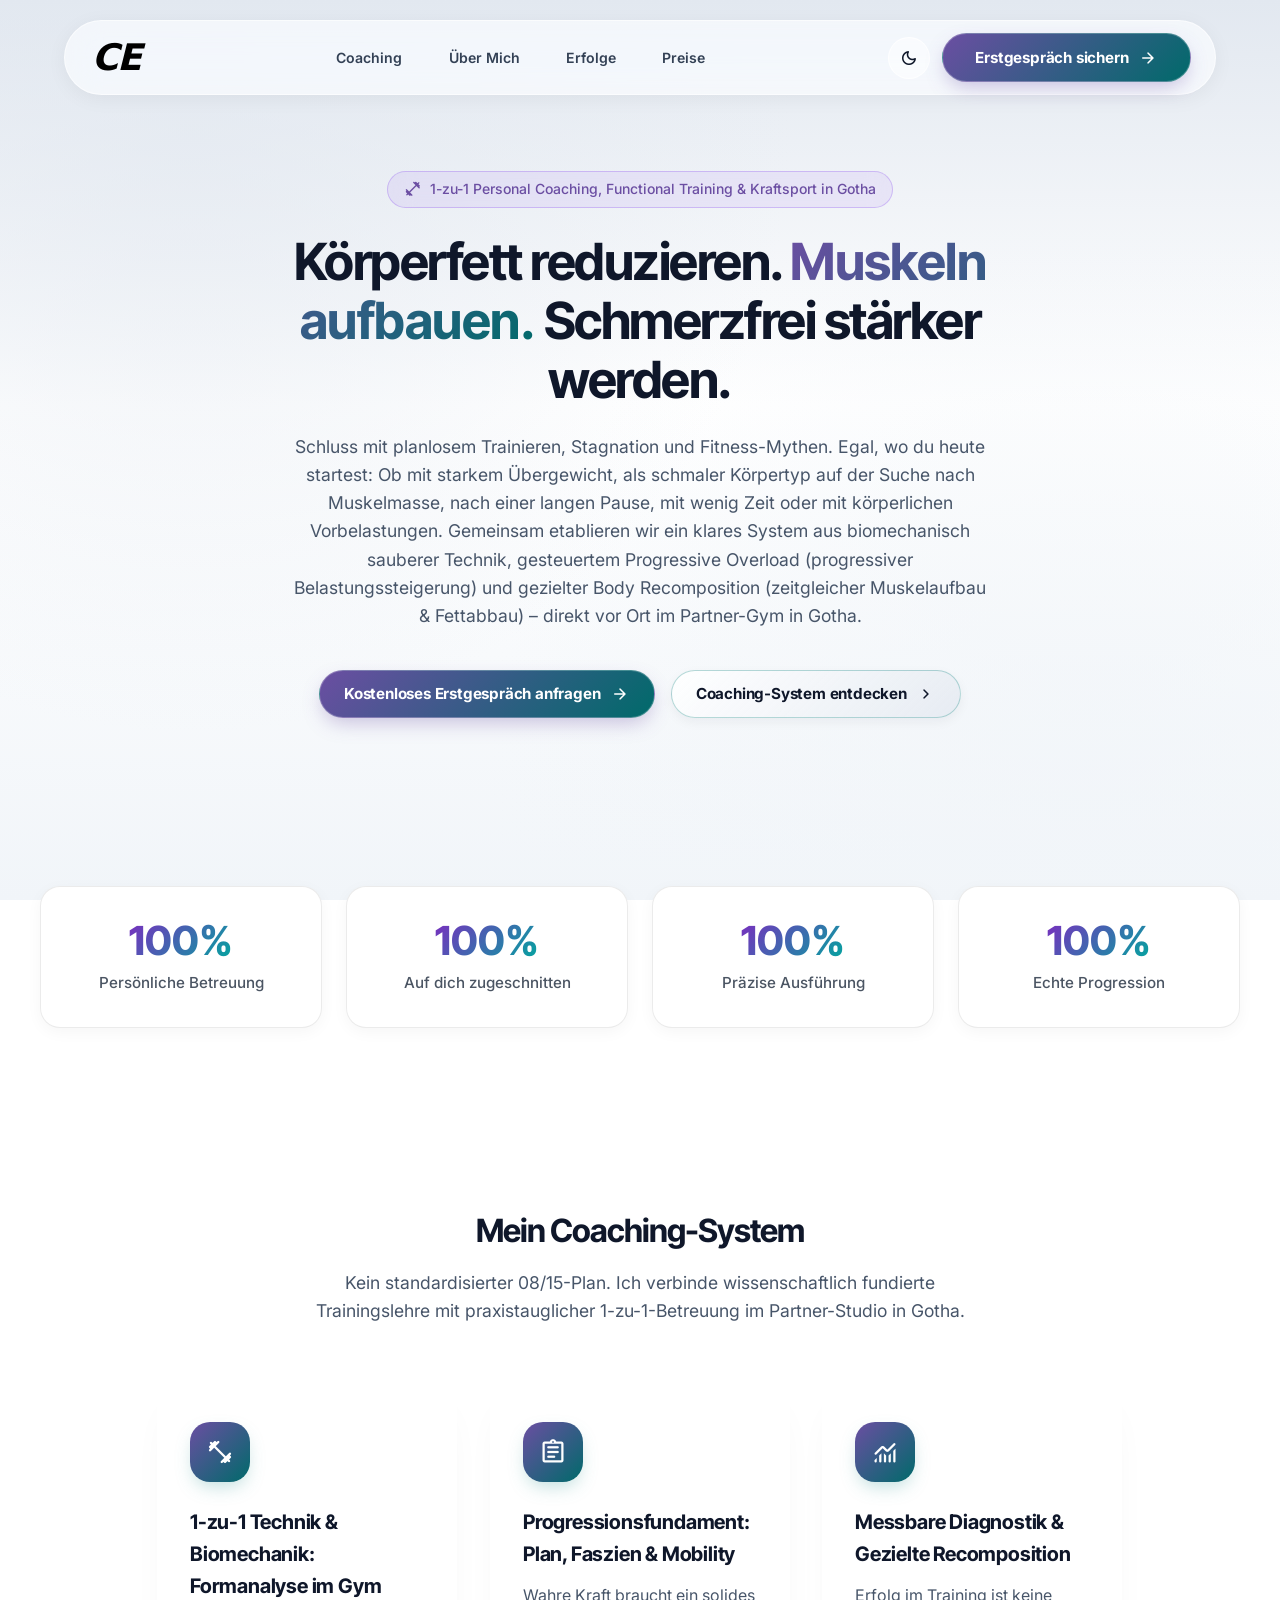
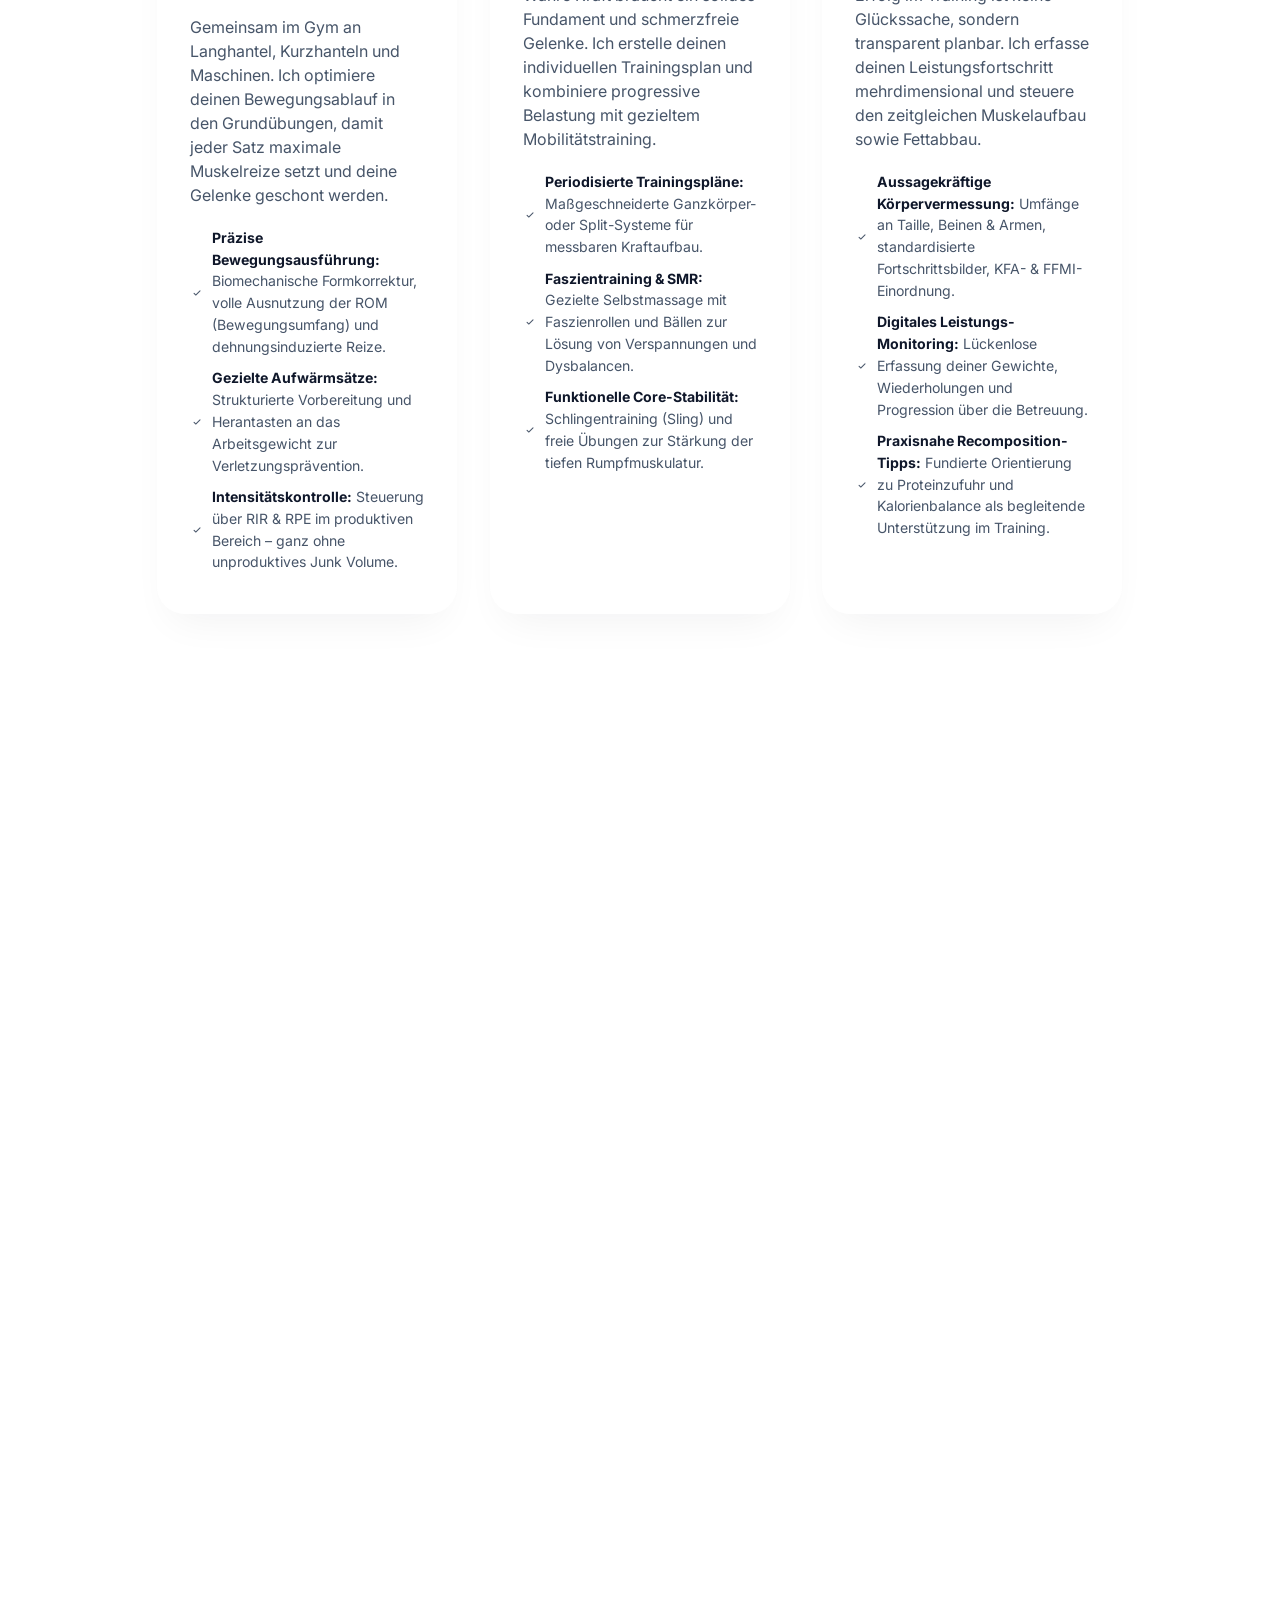
==== commit f052db53: "feat(faq): expand to 43 questions, structure into categories and update styling" ====
--- a/index.html
+++ b/index.html
@@ -693,8 +693,8 @@
                 zeitraubendes Ausprobieren.
               </p>
               <p class="about-body">
-                Als zertifizierter Trainer begleite ich dich bei jedem Schritt
-                im Partner-Studio in Gotha: Von der ersten Haltungs- und
+                Als zertifizierter Fitnesstrainer begleite ich dich bei jedem
+                Schritt im Partner-Studio in Gotha: Von der ersten Haltungs- und
                 Bewegungsanalyse über das biomechanisch saubere Erlernen der
                 Grundübungen bis hin zur systematischen Progressionssteuerung
                 und Body Recomposition (zeitgleicher Muskelaufbau &amp;
@@ -1439,6 +1439,18 @@
           </div>
 
           <div class="accordion-container" id="faqAccordion">
+            <!--<div
+              class="accordion-item faq-category-header"
+              style="margin-top: 1rem !important"
+            >
+              <div class="cat-header-inner">
+                <h3 class="cat-title">Quick-Start &amp; Grundlagen</h3>
+                <p class="cat-subtitle">
+                  Die wichtigsten Einstiegsfragen zu Voraussetzungen, Ablauf und
+                  Betreuungsphilosophie.
+                </p>
+              </div>
+            </div>-->
             <div class="accordion-item" data-aos="fade-up" data-aos-delay="0">
               <button class="accordion-header" type="button">
                 <span class="accordion-title-wrapper">
@@ -1454,15 +1466,17 @@
               </button>
               <div class="accordion-content" style="text-align: left">
                 <p>
-                  <strong>Absolut!</strong> Egal ob du Muskeln aufbauen, Fett
-                  verlieren, deine Ausdauer verbessern oder einfach nur wieder
-                  rundum fit und schmerzfrei werden möchtest: Ein Großteil
-                  meiner Klienten startet ohne Vorerfahrung. Wir beginnen mit
-                  einer gründlichen Anamnese und Haltungsanalyse. Du erlernst
-                  die Grundübungen (Kniebeugen, Kreuzheben, Druck- und
-                  Zugübungen) Schritt für Schritt mit biomechanisch sauberer
-                  Technik, bevor wir die Gewichte systematisch und kontrolliert
-                  steigern.
+                  <strong>Absolut!</strong> Egal ob du Muskeln aufbauen
+                  (Hypertrophie), Körperfett reduzieren, deine Ausdauer steigern
+                  oder wieder schmerzfrei und leistungsfähig im Alltag werden
+                  möchtest: Ein Großteil meiner Klienten startet ohne
+                  Vorerfahrung. Wir beginnen mit einer gründlichen Anamnese und
+                  Haltungsanalyse. Du erlernst die fundamentalen Verbundübungen
+                  (Compound Movements wie Kniebeugen, Kreuzheben, vertikales und
+                  horizontales Drücken und Ziehen) Schritt für Schritt mit
+                  biomechanisch sauberer Technik, bevor wir die Lasten über
+                  <strong>Progressive Overload</strong> (systematische
+                  Reizsteigerung) kontrolliert erhöhen.
                 </p>
               </div>
             </div>
@@ -1486,8 +1500,8 @@
                 <p>
                   <strong>Zu 100 % ja.</strong> Jeder Mensch hat das Recht, sich
                   in seinem Körper stark, schmerzfrei und wohlzufühlen – ganz
-                  unabhängig von Ausgangsgewicht, Alter, Trainingsstand oder
-                  körperlichen Voraussetzungen:
+                  unabhängig von Ausgangsgewicht, Alter, aktuellem
+                  Trainingslevel oder körperlichen Einschränkungen:
                 </p>
                 <ul
                   style="margin-top: 8px; padding-left: 20px; line-height: 1.6"
@@ -1503,12 +1517,13 @@
                     Als zertifizierter
                     <em>Medizinischer Fitnesstrainer</em> passe ich
                     Übungsauswahl, Bewegungswinkel und Intensität präzise an
-                    deine anatomischen Voraussetzungen an.
+                    deine anatomischen Hebelverhältnisse und Gelenke an.
                   </li>
                   <li>
                     <strong>Fit in jedem Alter:</strong> Ob 18 oder 70+ –
-                    gezielter Muskelaufbau schützt Gelenke, verbessert die
-                    Haltung und bringt Selbstständigkeit in den Alltag zurück.
+                    gezielter Muskelaufbau schützt Gelenke, stärkt die
+                    Knochendichte, verbessert die Haltung und bringt
+                    funktionelle Kraft in den Alltag zurück.
                   </li>
                 </ul>
               </div>
@@ -1529,35 +1544,34 @@
               </button>
               <div class="accordion-content" style="text-align: left">
                 <p>
-                  Strukturiert, sicher und ohne Verletzungsrisiko – wir gehen
-                  niemals unvorbereitet an schwere Gewichte:
+                  Strukturiert, sicher und hocheffektiv – wir gehen niemals
+                  unvorbereitet an schwere Arbeitsgewichte:
                 </p>
                 <ul
                   style="margin-top: 8px; padding-left: 20px; line-height: 1.6"
                 >
                   <li>
                     <strong>Ganzheitliches Warm-up (ca. 10 Min.):</strong>
-                    Kurzes Cardio zur Vorbereitung des Herz-Kreislauf-Systems
-                    und Anregung des Stoffwechsels.
-                  </li>
-                  <li>
-                    <strong
-                      >Gezieltes dynamisches Dehnen &amp; Mobility:</strong
-                    >
-                    Vorbereitung von Muskeln, Sehnen und Faszien, um
-                    Muskelkrämpfe, Zerrungen und Überlastungen effektiv zu
-                    vermeiden.
-                  </li>
-                  <li>
-                    <strong>Spezifische Aufwärmsätze:</strong> Gezielte
-                    Vorbereitungssätze direkt an der jeweiligen Übung/Maschine
-                    zur optimalen Nerv-Muskel-Aktivierung.
-                  </li>
-                  <li>
-                    <strong>Fokussiertes Haupttraining:</strong> Saubere
-                    Arbeitssätze, periodisierte Dropsätze und Supersets an
-                    geeigneten Maschinen sowie direktes Technik-Feedback bei
-                    jeder Wiederholung.
+                    Leichtes Cardio zur Erhöhung der Körperkerntemperatur,
+                    Anregung der Gelenkschmiere (Synovia) und
+                    Kreislaufaktivierung.
+                  </li>
+                  <li>
+                    <strong>Dynamisches Dehnen &amp; Mobility:</strong> Gezielte
+                    Vorbereitung von Faszien, Sehnenansätzen und Kapseln zur
+                    Erweiterung des schmerzfreien Bewegungsumfangs (Range of
+                    Motion).
+                  </li>
+                  <li>
+                    <strong>Spezifische Aufwärmsätze (Warm-up Sets):</strong>
+                    Gezieltes Herantasten mit geringer Last direkt an der ersten
+                    Übung zur Vorbereitung der Nerv-Muskel-Ansteuerung.
+                  </li>
+                  <li>
+                    <strong>Fokussiertes Haupttraining:</strong> Hochqualitative
+                    Arbeitssätze (Working Sets), gezielte Intensitätstechniken
+                    (wie Drop-Sets oder Supersets) und direktes Bio-Feedback bei
+                    jeder einzelnen Wiederholung (Rep).
                   </li>
                 </ul>
               </div>
@@ -1578,12 +1592,12 @@
               </button>
               <div class="accordion-content" style="text-align: left">
                 <p>
-                  Im Internet-Dschungel und auf Social Media kursieren unzählige
-                  widersprüchliche Trends und Mythen. Wer stundenlang Videos
-                  schaut, verliert Zeit und bleibt unsicher:
+                  Im Social-Media-Dschungel kursieren unzählige widersprüchliche
+                  Trends, Bro-Science und Mythen. Wer stundenlang Videos schaut,
+                  bleibt oft unsicher:
                   <em
-                    >Passt diese Übung zu meiner Anatomie? Treffe ich überhaupt
-                    den Zielmuskel?</em
+                    >Treffe ich überhaupt den Zielmuskel? Passt diese Übung zu
+                    meinen Gelenken?</em
                   >
                 </p>
                 <p style="margin-top: 10px">
@@ -1594,22 +1608,24 @@
                   style="margin-top: 8px; padding-left: 20px; line-height: 1.6"
                 >
                   <li>
-                    <strong>Fundierte Trainer-Expertise:</strong> Durch
-                    biomechanisches Fachwissen und Praxiserfahrung passe ich
-                    Hebelgesetze, Griffweiten und Bewegungskurven exakt an
-                    deinen Körperbau an.
-                  </li>
-                  <li>
-                    <strong>Direkter Wissenstransfer an der Hantel:</strong> In
-                    den Satzpausen klären wir alle Fragen zu Übungsauswahl,
-                    Progression und Praxis-Tipps – verständlich und ohne
-                    Fachchinesisch.
-                  </li>
-                  <li>
-                    <strong>Sicherheit &amp; massive Zeitersparnis:</strong> Du
-                    investierst deine Energie direkt in sichtbare Resultate
-                    (Muskelaufbau, Fettabbau, Haltung) statt in endlose
-                    Online-Recherche.
+                    <strong>Biomechanische Trainer-Expertise:</strong> Wir
+                    optimieren Hebelverhältnisse, Griffweiten, Fußstellung und
+                    Bewegungspfade exakt auf deine Anatomie für maximale
+                    Mind-Muscle Connection.
+                  </li>
+                  <li>
+                    <strong
+                      >Wissenstransfer direkt an Hantel &amp; Maschine:</strong
+                    >
+                    In den Satzpausen (Rest Periods) klären wir Fragen zu RIR,
+                    Kadenz, Übungsauswahl und Progression – praxisnah und
+                    verständlich.
+                  </li>
+                  <li>
+                    <strong>Sicherheit &amp; Zeiteffizienz:</strong> Du
+                    investierst deine Trainingsenergie direkt in sichtbare
+                    Muskelzuwächse, Fettabbau und Kraftaufbau statt in endlose
+                    Internet-Recherche.
                   </li>
                 </ul>
               </div>
@@ -1634,11 +1650,25 @@
                 <p>
                   <strong>Ja, definitiv.</strong> Als ausgebildeter
                   Medizinischer Fitnesstrainer und Faszientrainer passe ich jede
-                  Übung an deine individuelle Anatomie und Schmerzgrenze an.
-                  Durch gezieltes Aufwärmen, dynamisches Dehnen und
-                  kontrollierten Kraftaufbau gleichen wir muskuläre Dysbalanzen
-                  systematisch aus und lindern Verspannungen und Schmerzen
-                  dauerhaft.
+                  Übung an deine individuelle Schmerzgrenze und Biomechanik an.
+                  Durch gezieltes Aufwärmen, dynamische Mobilität und
+                  kontrollierten Kraftaufbau beseitigen wir muskuläre
+                  Dysbalanzen systematisch, entlasten Bandscheiben und Gelenke
+                  und lindern chronische Verspannungen dauerhaft.
+                </p>
+              </div>
+            </div>
+
+            <div class="accordion-item hidden-faq faq-category-header">
+              <div class="cat-header-inner">
+                <div class="cat-title-wrap">
+                  <h3 class="cat-title">
+                    Coaching, Betreuung &amp; Organisation
+                  </h3>
+                </div>
+                <p class="cat-subtitle">
+                  Alles zu Trainingszeiten, Erstgespräch, WhatsApp-Support und
+                  flexibler Terminplanung.
                 </p>
               </div>
             </div>
@@ -1665,11 +1695,11 @@
                 </p>
                 <p style="margin-top: 8px">
                   Dort haben wir Zugriff auf den kompletten Freihantelbereich,
-                  Racks, geführte Kraftgeräte sowie den Cardio-Bereich, um deine
-                  Biomechanik, Progression und Übungsausführung unter optimalen
-                  professionellen Bedingungen aufzubauen. In welchem Gym wir
-                  trainieren und wie das mit deiner Mitgliedschaft oder
-                  Tageskarte geregelt ist, stimmen wir vorab im
+                  Power-Racks, plate-loaded Kraftmaschinen sowie Kabeltürme, um
+                  deine Biomechanik, Progression und Übungsausführung unter
+                  optimalen Bedingungen zu professionalisieren. Welches Studio
+                  wir nutzen und wie dein Zugang (Mitgliedschaft oder
+                  Tageskarte) geregelt ist, stimmen wir vorab im
                   Kennenlerngespräch ab.
                 </p>
               </div>
@@ -1692,430 +1722,9 @@
                   Das Erstgespräch (telefonisch oder vor Ort in Gotha) ist zu
                   <strong>100 % unverbindlich und kostenlos</strong>. Wir
                   analysieren deinen aktuellen Trainingsstand, besprechen deine
-                  sportlichen und gesundheitlichen Ziele (Muskelaufbau,
-                  Fettabbau, Ausdauer, Schmerzfreiheit) und ermitteln das für
-                  dich ideale Betreuungspaket.
-                </p>
-              </div>
-            </div>
-
-            <div class="accordion-item hidden-faq">
-              <button class="accordion-header" type="button">
-                <span class="accordion-title-wrapper">
-                  <span class="material-symbols-rounded cert-icon">forum</span>
-                  <strong
-                    >Wie nutzen wir die Trainingszeit und die Satzpausen
-                    optimal?</strong
-                  >
-                </span>
-                <span class="material-symbols-rounded chevron-icon"
-                  >expand_more</span
-                >
-              </button>
-              <div class="accordion-content" style="text-align: left">
-                <p>
-                  Bei mir gibt es kein zielloses Herumstehen oder Leerlauf. Die
-                  60 Minuten nutzen wir hochgradig fokussiert:
-                </p>
-                <ul
-                  style="margin-top: 8px; padding-left: 20px; line-height: 1.6"
-                >
-                  <li>
-                    <strong>Ehrliches Direkt-Feedback:</strong> Wir analysieren
-                    sofort jeden Satz (Gelenkwinkel, Tiefe, Kadenz) und
-                    optimieren die Bewegungsausführung unmittelbar.
-                  </li>
-                  <li>
-                    <strong>Aktive Satzpausen:</strong> In den 90 bis 120
-                    Sekunden Pause klären wir das Belastungsempfinden (RIR/RPE),
-                    planen Gewichtssteigerungen und besprechen offene Fragen.
-                  </li>
-                  <li>
-                    <strong>Gemeinsam an Hantel &amp; Maschine:</strong> Du hast
-                    durchgehend einen Trainer an deiner Seite, der dich sicher
-                    durch jedes Set leitet und für stetige Progression sorgt.
-                  </li>
-                </ul>
-              </div>
-            </div>
-
-            <div class="accordion-item hidden-faq">
-              <button class="accordion-header" type="button">
-                <span class="accordion-title-wrapper">
-                  <span class="material-symbols-rounded cert-icon"
-                    >restaurant</span
-                  >
-                  <strong
-                    >Muss ich ständig mein Essen abfotografieren oder per Chat
-                    erreichbar sein?</strong
-                  >
-                </span>
-                <span class="material-symbols-rounded chevron-icon"
-                  >expand_more</span
-                >
-              </button>
-              <div class="accordion-content" style="text-align: left">
-                <p>
-                  <strong>Nein, absolut nicht.</strong> Du hast Beruf, Familie
-                  und deinen Feierabend – ich bürde dir keinen zusätzlichen
-                  digitalen Stress auf. Wenn du Kalorien erfassen möchtest,
-                  nutzen wir eine unkomplizierte Standard-App. Du bringst dein
-                  Smartphone einfach mit ins Training: Wir werfen zwischen zwei
-                  Sätzen kurz gemeinsam einen Blick darauf, justieren 1–2 Punkte
-                  pragmatisch nach und konzentrieren uns voll aufs Training.
-                </p>
-              </div>
-            </div>
-
-            <div class="accordion-item hidden-faq">
-              <button class="accordion-header" type="button">
-                <span class="accordion-title-wrapper">
-                  <span class="material-symbols-rounded cert-icon"
-                    >sentiment_very_satisfied</span
-                  >
-                  <strong
-                    >Ist das Training nicht viel zu anstrengend, wenn man bisher
-                    keinen Spaß daran hatte?</strong
-                  >
-                </span>
-                <span class="material-symbols-rounded chevron-icon"
-                  >expand_more</span
-                >
-              </button>
-              <div class="accordion-content" style="text-align: left">
-                <p>
-                  Intensives Training und Spaß schließen sich keineswegs aus.
-                  Frust entsteht nur dann, wenn man ohne Plan trainiert, nichts
-                  spürt und keine Erfolge sieht:
-                </p>
-                <ul
-                  style="margin-top: 8px; padding-left: 20px; line-height: 1.6"
-                >
-                  <li>
-                    <strong>Sichtbarer Erfolg motiviert:</strong> Wenn du
-                    spürst, wie die Zielmuskeln arbeiten, deine Kraftwerte
-                    steigen und die Haltung aufrechter wird, macht jede
-                    Wiederholung Freude.
-                  </li>
-                  <li>
-                    <strong>Fokussierter Teamgeist:</strong> Wir trainieren
-                    zielstrebig, aber mit Humor, Energie und einem Partner an
-                    der Seite, der dich motiviert.
-                  </li>
-                  <li>
-                    <strong>Das Gefühl danach:</strong> Du verlässt das Studio
-                    ausgepowert, stolz und mit neuer Energie für Alltag und
-                    Beruf.
-                  </li>
-                </ul>
-              </div>
-            </div>
-
-            <div class="accordion-item hidden-faq">
-              <button class="accordion-header" type="button">
-                <span class="accordion-title-wrapper">
-                  <span class="material-symbols-rounded cert-icon"
-                    >verified_user</span
-                  >
-                  <strong
-                    >Bin ich nach der Betreuung in der Lage, alleine effektiv
-                    weiterzutrainieren?</strong
-                  >
-                </span>
-                <span class="material-symbols-rounded chevron-icon"
-                  >expand_more</span
-                >
-              </button>
-              <div class="accordion-content" style="text-align: left">
-                <p>
-                  <strong
-                    >Ja, genau das ist das primäre Ziel des Coachings!</strong
-                  >
-                  Ich binde dich an keine endlosen Dauerknebelverträge. Du
-                  lernst saubere Biomechanik, progressive Belastungssteigerung
-                  (Progressive Overload), sinnvolle Aufwärmroutinen und das
-                  richtige Intensitätsgefühl so gründlich, dass du dein Training
-                  dauerhaft eigenständig, sicher und verletzungsfrei im Gym
-                  steuern kannst.
-                </p>
-              </div>
-            </div>
-
-            <div class="accordion-item hidden-faq">
-              <button class="accordion-header" type="button">
-                <span class="accordion-title-wrapper">
-                  <span class="material-symbols-rounded cert-icon"
-                    >trending_up</span
-                  >
-                  <strong
-                    >Was mache ich bei einem späteren Trainings-Plateau?</strong
-                  >
-                </span>
-                <span class="material-symbols-rounded chevron-icon"
-                  >expand_more</span
-                >
-              </button>
-              <div class="accordion-content" style="text-align: left">
-                <p>
-                  Stagnation nach einigen Monaten ist normal, da sich der Körper
-                  an bestehende Reize anpasst. Dafür musst du kein langes Paket
-                  neu buchen: Du kannst jederzeit flexibel eine einzelne
-                  <strong
-                    >1:1 Intensiv-Session / Technik- &amp; Form-Check (89 € /
-                    Std.)</strong
-                  >
-                  buchen. Wir überprüfen deine Kraftkurven, passen das
-                  Satzvolumen an, optimieren Intensitätstechniken wie Dropsätze
-                  oder Supersets und setzen neue Wachstumsreize.
-                </p>
-              </div>
-            </div>
-
-            <div class="accordion-item hidden-faq">
-              <button class="accordion-header" type="button">
-                <span class="accordion-title-wrapper">
-                  <span class="material-symbols-rounded cert-icon"
-                    >bedtime</span
-                  >
-                  <strong
-                    >Wie viel Pause sollte zwischen den Einheiten liegen, damit
-                    Muskeln optimal wachsen?</strong
-                  >
-                </span>
-                <span class="material-symbols-rounded chevron-icon"
-                  >expand_more</span
-                >
-              </button>
-              <div class="accordion-content" style="text-align: left">
-                <p>
-                  <strong
-                    >Muskeln wachsen in der Erholung, nicht im Training.</strong
-                  >
-                  Der Reiz setzt nur das Signal:
-                </p>
-                <ul
-                  style="margin-top: 8px; padding-left: 20px; line-height: 1.6"
-                >
-                  <li>
-                    <strong>48 bis 72 Stunden pro Muskelgruppe:</strong> Nach
-                    einem intensiven Reiz benötigt der Muskel 2 bis 3 Tage zur
-                    vollständigen Gewebereparatur und Superkompensation.
-                  </li>
-                  <li>
-                    <strong
-                      >Smarte Splits (z. B. Push/Pull/Legs oder OK/UK):</strong
-                    >
-                    Ermöglichen es, an aufeinanderfolgenden Tagen zu trainieren,
-                    da unterschiedliche Muskelketten beansprucht werden.
-                  </li>
-                  <li>
-                    <strong>ZNS-Erholung:</strong> Mindestens 1 bis 2 komplette
-                    Ruhetage pro Woche sind Pflicht für dauerhafte
-                    Leistungssteigerung.
-                  </li>
-                </ul>
-              </div>
-            </div>
-
-            <div class="accordion-item hidden-faq">
-              <button class="accordion-header" type="button">
-                <span class="accordion-title-wrapper">
-                  <span class="material-symbols-rounded cert-icon"
-                    >calendar_today</span
-                  >
-                  <strong
-                    >Wie oft pro Woche ist ein Coaching sinnvoll, um sichtbare
-                    Erfolge zu erzielen?</strong
-                  >
-                </span>
-                <span class="material-symbols-rounded chevron-icon"
-                  >expand_more</span
-                >
-              </button>
-              <div class="accordion-content" style="text-align: left">
-                <p>
-                  Für spürbaren Muskelaufbau, Fettabbau und gesteigerte Fitness
-                  sind
-                  <strong>2 bis 3 Trainingseinheiten pro Woche</strong> ideal.
-                  Die meisten Klienten nutzen 1 bis 2 betreute 1-zu-1
-                  Live-Sessions mit mir im Studio und absolvieren weitere
-                  Einheiten selbstständig nach dem maßgeschneiderten
-                  Trainingsplan.
-                </p>
-              </div>
-            </div>
-
-            <div class="accordion-item hidden-faq">
-              <button class="accordion-header" type="button">
-                <span class="accordion-title-wrapper">
-                  <span class="material-symbols-rounded cert-icon"
-                    >restaurant_menu</span
-                  >
-                  <strong
-                    >Bekomme ich einen strikten Ernährungsplan oder wie läuft
-                    die Ernährungsberatung?</strong
-                  >
-                </span>
-                <span class="material-symbols-rounded chevron-icon"
-                  >expand_more</span
-                >
-              </button>
-              <div class="accordion-content" style="text-align: left">
-                <p>
-                  <strong
-                    >Nein, ich erstelle bewusst keine starren Verbots- oder
-                    Ernährungspläne.</strong
-                  >
-                  Vorgefertigte Pläne erzeugen im Alltag nur Stress und führen
-                  nach wenigen Wochen zum Jo-Jo-Effekt.
-                </p>
-                <p style="margin-top: 8px">
-                  Stattdessen nutzen wir die
-                  <strong>Satzpausen während unserer Trainingssessions</strong>,
-                  um ganz praxisnah über deine Ernährungsgewohnheiten zu
-                  quatschen. Du lernst Schritt für Schritt, worauf es bei
-                  Proteinen, Kalorien und der Lebensmittelauswahl wirklich
-                  ankommt, sodass du deine Lieblingsgerichte flexibel und
-                  stressfrei in deinen Alltag integrieren kannst.
-                </p>
-              </div>
-            </div>
-
-            <div class="accordion-item hidden-faq">
-              <button class="accordion-header" type="button">
-                <span class="accordion-title-wrapper">
-                  <span class="material-symbols-rounded cert-icon"
-                    >local_bar</span
-                  >
-                  <strong
-                    >Ist das Training noch effektiv, wenn ich ab und zu feiern
-                    gehe oder Alkohol trinke?</strong
-                  >
-                </span>
-                <span class="material-symbols-rounded chevron-icon"
-                  >expand_more</span
-                >
-              </button>
-              <div class="accordion-content" style="text-align: left">
-                <p>
-                  <strong
-                    >Absolut ja – Fitness muss in dein echtes Leben
-                    passen.</strong
-                  >
-                  Nachhaltiger Fortschritt entsteht durch Kontinuität:
-                </p>
-                <ul
-                  style="margin-top: 8px; padding-left: 20px; line-height: 1.6"
-                >
-                  <li>
-                    <strong>80/20-Prinzip statt Dogmatismus:</strong> Wenn deine
-                    Basis aus progressivem Training, Proteinzufuhr und Bewegung
-                    zu 80–90 % stimmt, wirft dich ein geselliger Abend nicht aus
-                    der Bahn.
-                  </li>
-                  <li>
-                    <strong>Smarte Schadensbegrenzung:</strong> Ich zeige dir
-                    praxisnahe Hebel (Kalorienpufferung, Elektrolyte,
-                    Proteinzufuhr), um Fetteinlagerungen zu minimieren und die
-                    Regeneration zu sichern.
-                  </li>
-                </ul>
-              </div>
-            </div>
-
-            <div class="accordion-item hidden-faq">
-              <button class="accordion-header" type="button">
-                <span class="accordion-title-wrapper">
-                  <span class="material-symbols-rounded cert-icon"
-                    >medication</span
-                  >
-                  <strong
-                    >Welche Supplements sind für Muskelaufbau und Gesundheit
-                    wirklich sinnvoll?</strong
-                  >
-                </span>
-                <span class="material-symbols-rounded chevron-icon"
-                  >expand_more</span
-                >
-              </button>
-              <div class="accordion-content" style="text-align: left">
-                <p>
-                  <strong>Wissenschaft statt Geldverschwendung:</strong> Für
-                  maximalen Muskelaufbau und Regeneration setzen wir nur auf die
-                  wenigen evidenzbasierten Essentials:
-                </p>
-                <ul
-                  style="margin-top: 8px; padding-left: 20px; line-height: 1.6"
-                >
-                  <li>
-                    <strong>Proteinpulver (Whey / Isolat / Vegan):</strong> Zur
-                    unkomplizierten Deckung des täglichen Proteinbedarfs (ca.
-                    1,6–2,0 g/kg).
-                  </li>
-                  <li>
-                    <strong>Kreatin Monohydrat:</strong> Steigert Schnell- und
-                    Maximalkraft und fördert die Zellvoluminisierung.
-                  </li>
-                  <li>
-                    <strong>Omega-3-Fettsäuren (EPA &amp; DHA):</strong>
-                    Essenziell für Gelenkgesundheit, Herz und Regeneration.
-                  </li>
-                  <li>
-                    <strong>Vitamin D3 &amp; K2:</strong> Unerlässlich für
-                    Knochendichte, Immunsystem und Hormonbalance.
-                  </li>
-                </ul>
-              </div>
-            </div>
-
-            <div class="accordion-item hidden-faq">
-              <button class="accordion-header" type="button">
-                <span class="accordion-title-wrapper">
-                  <span class="material-symbols-rounded cert-icon"
-                    >card_membership</span
-                  >
-                  <strong
-                    >Benötige ich eine eigene Mitgliedschaft im
-                    Partner-Fitnessstudio?</strong
-                  >
-                </span>
-                <span class="material-symbols-rounded chevron-icon"
-                  >expand_more</span
-                >
-              </button>
-              <div class="accordion-content" style="text-align: left">
-                <p>
-                  Wenn du bereits in unserem Partnerstudio in Gotha trainierst,
-                  nutzen wir das direkt. Falls nicht, besprechen wir im
-                  Erstgespräch die günstigste und flexibelste Zugangsoption
-                  (Tageskarte, Zehnerkarte oder Mitgliedschaft), damit alles für
-                  dich vollkommen transparent und kalkulierbar bleibt.
-                </p>
-              </div>
-            </div>
-
-            <div class="accordion-item hidden-faq">
-              <button class="accordion-header" type="button">
-                <span class="accordion-title-wrapper">
-                  <span class="material-symbols-rounded cert-icon"
-                    >healing</span
-                  >
-                  <strong
-                    >Was passiert, wenn ich während des Monatspakets krank werde
-                    oder im Urlaub bin?</strong
-                  >
-                </span>
-                <span class="material-symbols-rounded chevron-icon"
-                  >expand_more</span
-                >
-              </button>
-              <div class="accordion-content" style="text-align: left">
-                <p>
-                  <strong>Deine gebuchten Einheiten verfallen nicht.</strong>
-                  Das Leben lässt sich nicht immer starr planen. Durch faire
-                  Kulanzzeiträume (z. B. bis zu 6 Wochen Laufzeit beim
-                  4-Wochen-Paket) holen wir ausgefallene Einheiten flexibel
-                  nach, sobald du wieder vollständig fit und einsatzbereit bist.
+                  sportlichen und gesundheitlichen Ziele (Hypertrophie,
+                  Körperfettreduktion, Kraftaufbau, Schmerzfreiheit) und
+                  ermitteln das für dich optimale Betreuungspaket.
                 </p>
               </div>
             </div>
@@ -2135,11 +1744,39 @@
               </button>
               <div class="accordion-content" style="text-align: left">
                 <p>
-                  <strong>Sehr flexibel.</strong> Die Trainingstermine stimmen
-                  wir individuell ab – egal ob frühmorgens vor der Arbeit, in
-                  der Mittagspause, am späten Nachmittag, abends oder am
-                  Wochenende. Auch bei wechselnden Schichtplänen finden wir
-                  verlässliche und regelmäßige Trainingszeiten.
+                  <strong>Sehr flexibel.</strong> Die Termine stimmen wir
+                  individuell ab – egal ob frühmorgens vor der Arbeit, in der
+                  Mittagspause, am späten Nachmittag, abends oder am Wochenende.
+                  Auch bei wechselnden Schichtplänen finden wir verlässliche und
+                  regelmäßige Trainingszeiten.
+                </p>
+              </div>
+            </div>
+
+            <div class="accordion-item hidden-faq">
+              <button class="accordion-header" type="button">
+                <span class="accordion-title-wrapper">
+                  <span class="material-symbols-rounded cert-icon"
+                    >calendar_today</span
+                  >
+                  <strong
+                    >Wie oft pro Woche ist ein Coaching sinnvoll, um sichtbare
+                    Erfolge zu erzielen?</strong
+                  >
+                </span>
+                <span class="material-symbols-rounded chevron-icon"
+                  >expand_more</span
+                >
+              </button>
+              <div class="accordion-content" style="text-align: left">
+                <p>
+                  Für messbaren Muskelaufbau, Körperfettabbau und deutliche
+                  Kraftsteigerung sind
+                  <strong>2 bis 3 Trainingseinheiten pro Woche</strong> ideal.
+                  Die meisten Klienten nutzen 1 bis 2 betreute 1-zu-1
+                  Live-Sessions mit mir im Studio und absolvieren weitere
+                  Einheiten selbstständig nach dem maßgeschneiderten
+                  Trainingsplan.
                 </p>
               </div>
             </div>
@@ -2161,9 +1798,10 @@
                 <p>
                   <strong>Selbstverständlich!</strong> Du bist abseits unserer
                   gemeinsamen Sessions nicht auf dich allein gestellt. Bei
-                  Fragen zu Übungsausführung, Regeneration oder Praxistipps
-                  stehe ich dir im Rahmen der Coaching-Pakete verlässlich per
-                  WhatsApp für schnelles Feedback und Motivation zur Seite.
+                  Fragen zu Übungsausführung, Videos zur Formkontrolle,
+                  Regeneration oder Praxistipps stehe ich dir im Rahmen der
+                  Coaching-Pakete verlässlich per WhatsApp für Feedback und
+                  Support zur Seite.
                 </p>
               </div>
             </div>
@@ -2191,6 +1829,32 @@
                   zeitnahen Ersatztermin, ohne dass dir deine Einheit verfällt.
                   Bei späteren Absagen unter 24 Stunden wird die Einheit
                   berechnet bzw. vom Kontingent entwertet.
+                </p>
+              </div>
+            </div>
+
+            <div class="accordion-item hidden-faq">
+              <button class="accordion-header" type="button">
+                <span class="accordion-title-wrapper">
+                  <span class="material-symbols-rounded cert-icon"
+                    >healing</span
+                  >
+                  <strong
+                    >Was passiert, wenn ich während des Monatspakets krank werde
+                    oder im Urlaub bin?</strong
+                  >
+                </span>
+                <span class="material-symbols-rounded chevron-icon"
+                  >expand_more</span
+                >
+              </button>
+              <div class="accordion-content" style="text-align: left">
+                <p>
+                  <strong>Deine gebuchten Einheiten verfallen nicht.</strong>
+                  Das Leben lässt sich nicht immer starr planen. Durch faire
+                  Kulanzzeiträume (z. B. bis zu 6 Wochen Laufzeit beim
+                  4-Wochen-Paket) holen wir ausgefallene Sessions flexibel nach,
+                  sobald du wieder vollständig fit und einsatzbereit bist.
                 </p>
               </div>
             </div>
@@ -2228,106 +1892,6 @@
             <div class="accordion-item hidden-faq">
               <button class="accordion-header" type="button">
                 <span class="accordion-title-wrapper">
-                  <span class="material-symbols-rounded cert-icon"
-                    >monitoring</span
-                  >
-                  <strong
-                    >Wie messen wir deinen Trainingsfortschritt – zählt nur die
-                    Zahl auf der Waage?</strong
-                  >
-                </span>
-                <span class="material-symbols-rounded chevron-icon"
-                  >expand_more</span
-                >
-              </button>
-              <div class="accordion-content" style="text-align: left">
-                <p>
-                  <strong
-                    >Nein, die Waage ist nur ein einzelner Datenpunkt von
-                    vielen.</strong
-                  >
-                  Gerade bei einer Körperrekomposition (gleichzeitiger Fettabbau
-                  und Muskelaufbau) kann das Gewicht auf der Waage stagnieren,
-                  während sich deine Körperform und Silhouette sichtbar
-                  straffen.
-                </p>
-                <p style="margin-top: 8px">
-                  Zudem sind
-                  <strong
-                    >kurzfristige Gewichtsschwankungen von 1 bis 2 kg völlig
-                    normal</strong
-                  >:
-                </p>
-                <ul
-                  style="
-                    margin-top: 6px;
-                    margin-bottom: 0;
-                    padding-left: 20px;
-                    line-height: 1.6;
-                  "
-                >
-                  <li>
-                    <strong>Alltägliche Schwankungen:</strong> Wenn der Bauch
-                    mal etwas praller wirkt, liegt das meist nur an
-                    Magen-Darm-Inhalt oder temporärem Wasser (z. B. durch
-                    salzreiches Essen, viele Kohlenhydrate, Alkohol oder
-                    Stress).
-                  </li>
-                  <li style="margin-top: 6px">
-                    <strong>Kreatin-Einnahme:</strong> Bei Beginn einer
-                    Kreatin-Supplementierung steigt das Gewicht in den ersten 1
-                    bis 3 Wochen typischerweise um 1 bis 2 kg. Das ist kein
-                    Fett, sondern wertvolles Wasser, das direkt in die
-                    Muskelzellen gezogen wird und für mehr Kraft und prallere
-                    Muskeln sorgt.
-                  </li>
-                </ul>
-
-                <p
-                  style="
-                    display: block;
-                    margin-top: 18px !important;
-                    margin-bottom: 8px !important;
-                  "
-                >
-                  Deshalb setzen wir auf ein
-                  <strong>ganzheitliches 3-Säulen-Tracking</strong>:
-                </p>
-
-                <ul
-                  style="margin-top: 6px; padding-left: 20px; line-height: 1.6"
-                >
-                  <li>
-                    <strong
-                      >1. Kraft- &amp; Leistungsprogression im Gym:</strong
-                    >
-                    Steigen deine Arbeitsgewichte, Wiederholungen und die
-                    Bewegungsqualität, baust du garantiert echte Muskelmasse
-                    auf.
-                  </li>
-                  <li style="margin-top: 6px">
-                    <strong
-                      >2. Verlässliche Wiege-Routine (2–3x pro Woche):</strong
-                    >
-                    Immer morgens nüchtern nach dem Aufstehen und Toilettengang.
-                    Wir bilden daraus einen wöchentlichen Durchschnittswert, um
-                    tägliche Schwankungen sauber auszublenden.
-                  </li>
-                  <li style="margin-top: 6px">
-                    <strong
-                      >3. Maßband &amp; KFA-Tracking (alle 2–4 Wochen):</strong
-                    >
-                    Umfänge an Bauch/Taille, Nacken, Brust und Beinen sowie
-                    Fortschrittsfotos zeigen dir schwarz auf weiß, wie dein
-                    Körperfett schmilzt und deine Muskeln wachsen.
-                  </li>
-                </ul>
-              </div>
-            </div>
-
-            <div class="accordion-item hidden-faq">
-              <button class="accordion-header" type="button">
-                <span class="accordion-title-wrapper">
                   <span class="material-symbols-rounded cert-icon">lock</span>
                   <strong
                     >Was passiert mit meinen erfassten Leistungsdaten, Maßen und
@@ -2353,7 +1917,8 @@
                   </li>
                   <li>
                     <strong>Zweckgebunden:</strong> Alle Aufzeichnungen dienen
-                    ausschließlich deiner persönlichen Trainingssteuerung.
+                    ausschließlich deiner individuellen Trainings- und
+                    Progressionssteuerung.
                   </li>
                   <li>
                     <strong>Jederzeitige Datenherausgabe:</strong> Da deine
@@ -2364,9 +1929,379 @@
                   </li>
                   <li>
                     <strong>Recht auf Löschung:</strong> Auf deinen Wunsch hin
-                    werden alle Daten sofort gelöscht.
+                    werden alle Daten sofort unwiderruflich gelöscht.
                   </li>
                 </ul>
+              </div>
+            </div>
+
+            <div class="accordion-item hidden-faq faq-category-header">
+              <div class="cat-header-inner">
+                <div class="cat-title-wrap">
+                  <h3 class="cat-title">
+                    Trainingslehre, Splits &amp; Biomechanik
+                  </h3>
+                </div>
+                <p class="cat-subtitle">
+                  Wissenschaftlich fundierte Prinzipien für Hypertrophie,
+                  Progression und effektive Split-Systeme.
+                </p>
+              </div>
+            </div>
+
+            <div class="accordion-item hidden-faq">
+              <button class="accordion-header" type="button">
+                <span class="accordion-title-wrapper">
+                  <span class="material-symbols-rounded cert-icon"
+                    >view_kanban</span
+                  >
+                  <strong
+                    >Ganzkörper vs. 2er-, 3er-, 4er-, 5er-Split vs.
+                    Push/Pull/Legs: Wann macht welcher Split Sinn?</strong
+                  >
+                </span>
+                <span class="material-symbols-rounded chevron-icon"
+                  >expand_more</span
+                >
+              </button>
+              <div class="accordion-content" style="text-align: left">
+                <p>
+                  Die Wahl des optimalen Splits richtet sich nach deiner
+                  <strong>Zeit pro Woche</strong>, deiner
+                  <strong>Regeneration</strong> und der idealen
+                  <strong>Trainingsfrequenz</strong> (jeder Muskel optimal 2x
+                  pro Woche stimuliert):
+                </p>
+                <ul
+                  style="margin-top: 8px; padding-left: 20px; line-height: 1.6"
+                >
+                  <li>
+                    <strong>Full-Body / Ganzkörper (2–3 Tage / Woche):</strong>
+                    Ideal für Einsteiger und bei wenig Zeit. Hohe Frequenz pro
+                    Muskelgruppe, um motorische Muster bei Compound Movements
+                    schnell einzuschleifen.
+                  </li>
+                  <li>
+                    <strong
+                      >2er-Split – z. B. Upper/Lower (OK/UK) (3–4 Tage /
+                      Woche):</strong
+                    >
+                    Der Sweet Spot für fortgeschrittene Einsteiger. Höheres
+                    Volumen (Sets) pro Muskelgruppe bei optimaler Frequenz
+                    (Muskelreiz alle 3–5 Tage).
+                  </li>
+                  <li>
+                    <strong
+                      >3er-Split / Push-Pull-Legs (3–6 Tage / Woche):</strong
+                    >
+                    Trennung nach Bewegungsmustern (Drücken, Ziehen, Beine).
+                    Synergistische Muskeln arbeiten gemeinsam, was Schulter- und
+                    Ellenbogengelenke schont.
+                  </li>
+                  <li>
+                    <strong>4er- und 5er-Split („Bro-Splits“):</strong>
+                    Trainierst du einen Muskel nur einmal pro Woche, sinkt die
+                    Muskelproteinsynthese nach ca. 48 Stunden wieder auf das
+                    Ausgangsniveau. Höhere Frequenzen (z. B. 2er-Split) liefern
+                    Natural-Athleten in der Regel mehr Zuwachs.
+                  </li>
+                </ul>
+              </div>
+            </div>
+
+            <div class="accordion-item hidden-faq">
+              <button class="accordion-header" type="button">
+                <span class="accordion-title-wrapper">
+                  <span class="material-symbols-rounded cert-icon"
+                    >fitness_center</span
+                  >
+                  <strong
+                    >Was ist der Unterschied zwischen geführten Maschinen,
+                    Freihanteln und Kabelzug?</strong
+                  >
+                </span>
+                <span class="material-symbols-rounded chevron-icon"
+                  >expand_more</span
+                >
+              </button>
+              <div class="accordion-content" style="text-align: left">
+                <p>
+                  Jedes dieser drei Trainingssysteme erfüllt eine spezifische
+                  biomechanische Funktion im Trainingsplan:
+                </p>
+                <ul
+                  style="margin-top: 8px; padding-left: 20px; line-height: 1.6"
+                >
+                  <li>
+                    <strong
+                      >Geführte Maschinen (Stabilität &amp; maximale
+                      Ausbelastung):</strong
+                    >
+                    Feste Bewegungsführung. Da keine freie Balance nötig ist,
+                    kannst du den Zielmuskel mit maximaler Last (High Load)
+                    sicher bis nah ans Muskelversagen (RIR 0–1) ausbelasten.
+                  </li>
+                  <li>
+                    <strong
+                      >Freihanteln – Barbells &amp; Dumbbells (Koordination
+                      &amp; Rumpfstabilität):</strong
+                    >
+                    Freie 3D-Bewegung. Beansprucht stabilisierende Hilfsmuskeln,
+                    Rumpf- (Core-) Stabilität und intermuskuläre Koordination.
+                    Die Last wirkt rein vertikal entlang der Schwerkraft.
+                  </li>
+                  <li>
+                    <strong
+                      >Kabelzug (Dauerspannung &amp; individuelle
+                      Gelenkwinkel):</strong
+                    >
+                    Bietet freie Bewegungsachsen bei
+                    <em>konstanter mechanischer Spannung (Constant Tension)</em>
+                    über die gesamte Range of Motion – selbst im Umkehrpunkt und
+                    in voller Dehnung.
+                  </li>
+                </ul>
+              </div>
+            </div>
+
+            <div class="accordion-item hidden-faq">
+              <button class="accordion-header" type="button">
+                <span class="accordion-title-wrapper">
+                  <span class="material-symbols-rounded cert-icon"
+                    >sync_alt</span
+                  >
+                  <strong
+                    >Ab wann sollte ich von geführten Maschinen zum
+                    Freihanteltraining wechseln?</strong
+                  >
+                </span>
+                <span class="material-symbols-rounded chevron-icon"
+                  >expand_more</span
+                >
+              </button>
+              <div class="accordion-content" style="text-align: left">
+                <p>
+                  Der Übergang ist kein abruptes Entweder-oder, sondern ein
+                  fließender Hybrid-Ansatz. Sobald du an Maschinen ein stabiles
+                  Muskelgefühl (Mind-Muscle Connection) entwickelt hast (meist
+                  nach <strong>4 bis 8 Wochen</strong>), führen wir schrittweise
+                  freie Grundübungen wie Squats, Deadlifts oder Dumbbell Presses
+                  ein.
+                </p>
+                <p style="margin-top: 8px">
+                  <strong>Die Coaching-Strategie:</strong> Freie Übungen
+                  erlernen wir mit moderatem Gewicht zur Schulung der
+                  Koordination und Rumpfspannung, während du an Maschinen
+                  weiterhin mit maximaler Intensität und vollem Wachstumsreiz
+                  trainierst.
+                </p>
+              </div>
+            </div>
+
+            <div class="accordion-item hidden-faq">
+              <button class="accordion-header" type="button">
+                <span class="accordion-title-wrapper">
+                  <span class="material-symbols-rounded cert-icon">bolt</span>
+                  <strong
+                    >Volle Dehnung, Kontraktion &amp; Muskelversagen: Wie
+                    wachsen Muskeln am schnellsten?</strong
+                  >
+                </span>
+                <span class="material-symbols-rounded chevron-icon"
+                  >expand_more</span
+                >
+              </button>
+              <div class="accordion-content" style="text-align: left">
+                <p>
+                  Maximaler Hypertrophie-Reiz entsteht durch zwei entscheidende
+                  Faktoren:
+                </p>
+                <ul
+                  style="margin-top: 8px; padding-left: 20px; line-height: 1.6"
+                >
+                  <li>
+                    <strong
+                      >Voller Bewegungsradius (Full ROM) &amp; Stretch-mediated
+                      Hypertrophy:</strong
+                    >
+                    Die stärksten Wachstumsreize werden gesetzt, wenn der Muskel
+                    unter Last in die
+                    <strong>vollständige Dehnung (Loaded Stretch)</strong>
+                    geführt und kontrolliert bis zur
+                    <strong>vollen Kontraktion (Peak Contraction)</strong>
+                    bewegt wird. Halbe Wiederholungen verschenken massives
+                    Muskelpotenzial.
+                  </li>
+                  <li>
+                    <strong
+                      >Intensität nahe am Muskelversagen (RIR 1–2):</strong
+                    >
+                    Du musst nicht in jedem Set bis zum Muskelversagen
+                    trainieren. Die effektivsten Reize setzt du, wenn du den
+                    Satz mit 1 bis 2 Wiederholungen im Tank (Reps in Reserve ·
+                    RIR 1–2) bei technisch sauberer Form beendest.
+                  </li>
+                </ul>
+              </div>
+            </div>
+
+            <div class="accordion-item hidden-faq">
+              <button class="accordion-header" type="button">
+                <span class="accordion-title-wrapper">
+                  <span class="material-symbols-rounded cert-icon">speed</span>
+                  <strong
+                    >Wie schnell sollte ich eine Wiederholung ausführen? (Kadenz
+                    &amp; Time under Tension)</strong
+                  >
+                </span>
+                <span class="material-symbols-rounded chevron-icon"
+                  >expand_more</span
+                >
+              </button>
+              <div class="accordion-content" style="text-align: left">
+                <p>
+                  Kontrollierte Muskelspannung schlägt Schwung in jeder
+                  Hinsicht. Für optimalen Reiz und Gelenkschutz steuern wir die
+                  <strong>Kadenz (Time under Tension · TUT)</strong>:
+                </p>
+                <ul
+                  style="margin-top: 8px; padding-left: 20px; line-height: 1.6"
+                >
+                  <li>
+                    <strong
+                      >Exzentrik (abbremsende Phase · ca. 2–3 Sekunden):</strong
+                    >
+                    Das Gewicht wird kontrolliert und langsam abgesenkt. In
+                    dieser negativen Phase entsteht die stärkste mechanische
+                    Spannung auf der Muskelfaser.
+                  </li>
+                  <li>
+                    <strong
+                      >Isometrischer Umkehrpunkt (Dehnung · ca. 1
+                      Sekunde):</strong
+                    >
+                    Eine kurze, kontrollierte Pause im Dehnpunkt verhindert das
+                    Arbeiten mit passivem Schwung oder elastischem
+                    Sehnenrebound.
+                  </li>
+                  <li>
+                    <strong
+                      >Konzentrik (Überwindungsphase · ca. 1 Sekunde):</strong
+                    >
+                    Das Gewicht wird explosiv, kraftvoll und zielgerichtet
+                    überwunden, ohne die saubere Form zu verlieren.
+                  </li>
+                </ul>
+              </div>
+            </div>
+
+            <div class="accordion-item hidden-faq">
+              <button class="accordion-header" type="button">
+                <span class="accordion-title-wrapper">
+                  <span class="material-symbols-rounded cert-icon"
+                    >timer_off</span
+                  >
+                  <strong
+                    >Wie lange sollte eine Trainingseinheit im Gym maximal
+                    dauern?</strong
+                  >
+                </span>
+                <span class="material-symbols-rounded chevron-icon"
+                  >expand_more</span
+                >
+              </button>
+              <div class="accordion-content" style="text-align: left">
+                <p>
+                  Für maximalen Muskel- und Kraftaufbau sind
+                  <strong>45 bis maximal 75 Minuten</strong> reines,
+                  fokussiertes Krafttraining (ohne Warm-up) der optimale
+                  Bereich.
+                </p>
+                <p style="margin-top: 8px">
+                  Dauern Einheiten deutlich länger als 90 Minuten, sinken Fokus,
+                  neuronale Reizleitung und Glykogenspeicher drastisch ab.
+                  Zusätzliche Sätze in diesem Zustand verfallen meist in
+                  sogenanntes <strong>„Junk Volume“</strong> (Satzmengen ohne
+                  echten Wachstumsreiz, die lediglich die Regenerationszeit
+                  künstlich verlängern). Im Coaching trainieren wir kompakt,
+                  intensiv und hochproduktiv.
+                </p>
+              </div>
+            </div>
+
+            <div class="accordion-item hidden-faq">
+              <button class="accordion-header" type="button">
+                <span class="accordion-title-wrapper">
+                  <span class="material-symbols-rounded cert-icon"
+                    >show_chart</span
+                  >
+                  <strong
+                    >Was mache ich, wenn ich bei einer Übung das
+                    Trainingsgewicht seit Wochen nicht steigern kann?</strong
+                  >
+                </span>
+                <span class="material-symbols-rounded chevron-icon"
+                  >expand_more</span
+                >
+              </button>
+              <div class="accordion-content" style="text-align: left">
+                <p>
+                  Echte Progression (Progressive Overload) bedeutet keineswegs,
+                  dass in jeder Einheit mehr Kilos auf die Stange geladen werden
+                  müssen. Progression lässt sich über mehrere Hebel erzielen:
+                </p>
+                <ul
+                  style="margin-top: 8px; padding-left: 20px; line-height: 1.6"
+                >
+                  <li>
+                    <strong>Mehr Reps im Set:</strong> 8 Wiederholungen mit 60
+                    kg in Woche 1 und 10 saubere Wiederholungen mit denselben 60
+                    kg in Woche 2 sind messbarer Kraftaufbau.
+                  </li>
+                  <li>
+                    <strong>Verbesserte Ausführungsqualität:</strong> Eine
+                    langsamere Exzentrik, tiefere Dehnung im Umkehrpunkt und
+                    weniger Hilfsmuskel-Einsatz bedeuten mehr mechanische Last
+                    auf der Zielfaser bei identischem Gewicht.
+                  </li>
+                  <li>
+                    <strong>Geplante Deload-Woche:</strong> Bei anhaltender
+                    Stagnation reduziert eine Entlastungswoche mit halbiertem
+                    Volumen die akkumulierte Ermüdung im ZNS und ermöglicht
+                    vollständige Superkompensation.
+                  </li>
+                </ul>
+              </div>
+            </div>
+
+            <div class="accordion-item hidden-faq">
+              <button class="accordion-header" type="button">
+                <span class="accordion-title-wrapper">
+                  <span class="material-symbols-rounded cert-icon"
+                    >trending_up</span
+                  >
+                  <strong
+                    >Was mache ich bei einem späteren Trainings-Plateau?</strong
+                  >
+                </span>
+                <span class="material-symbols-rounded chevron-icon"
+                  >expand_more</span
+                >
+              </button>
+              <div class="accordion-content" style="text-align: left">
+                <p>
+                  Stagnation nach einigen Monaten ist normal, da sich der Körper
+                  an bestehende Reize anpasst. Dafür musst du kein langes Paket
+                  neu buchen: Du kannst jederzeit flexibel eine einzelne
+                  <strong
+                    >1:1 Intensiv-Session / Technik- &amp; Form-Check (89 € /
+                    Std.)</strong
+                  >
+                  buchen. Wir überprüfen deine Kraftkurven, passen das
+                  Wochenvolumen (Sets pro Muskelgruppe) an, optimieren
+                  Intensitätstechniken wie Drop-Sets oder Supersets und setzen
+                  neue Hypertrophie-Reize.
+                </p>
               </div>
             </div>
 
@@ -2388,11 +2323,11 @@
               <div class="accordion-content" style="text-align: left">
                 <p>
                   Im Coaching setzen wir auf wissenschaftlich fundierte
-                  Trainingslehre statt Fitness-Mythen. Im Fokus stehen
-                  <strong>Progressive Overload</strong> (gezielte
-                  Reizsteigerung), die exakte Intensitätssteuerung über
-                  <strong>RIR &amp; RPE</strong> sowie der Gesamtenergiebedarf
-                  (<strong>TDEE</strong>).
+                  Hypertrophie-Lehre statt Bro-Science. Im Fokus stehen
+                  <strong>Progressive Overload</strong> (kontinuierliche
+                  mechanische Mehrbelastung), die exakte Intensitätssteuerung
+                  über <strong>RIR &amp; RPE</strong> (Reps in Reserve) sowie
+                  der tägliche Gesamtkalorienverbrauch (<strong>TDEE</strong>).
                 </p>
                 <div style="margin-top: 14px">
                   <a
@@ -2440,7 +2375,7 @@
                   die Trainingsplanung genügen in der Regel die wichtigsten
                   Basics: <strong>Kalorienbedarf (TDEE)</strong>,
                   <strong>Körperfettanteil (KFA)</strong> und dein
-                  <strong>One-Rep-Max (1RM)</strong>:
+                  <strong>One-Rep-Max (1RM Maximalkraft)</strong>:
                 </p>
                 <div
                   style="
@@ -2508,7 +2443,6 @@
                     </span>
                     <span class="material-symbols-rounded">arrow_forward</span>
                   </a>
-
                   <a
                     href="javascript:void(0)"
                     onclick="openModal('modal-calc-1rm')"
@@ -2549,7 +2483,6 @@
                     </span>
                     <span class="material-symbols-rounded">arrow_forward</span>
                   </a>
-
                   <a
                     href="javascript:void(0)"
                     onclick="openModal('modal-calc-progress')"
@@ -2620,15 +2553,29 @@
               </div>
             </div>
 
+            <div class="accordion-item hidden-faq faq-category-header">
+              <div class="cat-header-inner">
+                <div class="cat-title-wrap">
+                  <h3 class="cat-title">
+                    Gym-Alltag, Equipment &amp; Studio-Praxis
+                  </h3>
+                </div>
+                <p class="cat-subtitle">
+                  Souveränität an den Geräten, das richtige Zubehör und optimale
+                  Satzpausen im Workout.
+                </p>
+              </div>
+            </div>
+
             <div class="accordion-item hidden-faq">
               <button class="accordion-header" type="button">
                 <span class="accordion-title-wrapper">
                   <span class="material-symbols-rounded cert-icon"
-                    >fitness_center</span
+                    >backpack</span
                   >
                   <strong
-                    >Was ist der Unterschied zwischen Freihanteltraining und
-                    geführten Maschinen?</strong
+                    >Was muss ich zum Coaching und ins Gym mitbringen? Welches
+                    Equipment brauche ich?</strong
                   >
                 </span>
                 <span class="material-symbols-rounded chevron-icon"
@@ -2636,22 +2583,831 @@
                 >
               </button>
               <div class="accordion-content" style="text-align: left">
-                <p>Beide Trainingsformen ergänzen sich im Coaching ideal:</p>
+                <p>
+                  Für ein produktives Training reichen die funktionellen Basics
+                  völlig aus:
+                </p>
                 <ul
                   style="margin-top: 8px; padding-left: 20px; line-height: 1.6"
                 >
                   <li>
-                    <strong>Freihanteln (Lang- &amp; Kurzhanteln):</strong>
-                    Fördern die intermuskuläre Koordination sowie die
-                    stabilisierende Rumpf- und Tiefenmuskulatur bei komplexen
-                    Mehrgelenksübungen.
-                  </li>
-                  <li>
-                    <strong>Geführte Maschinen &amp; Seilzüge:</strong>
-                    Ermöglichen eine gezielte Isolation des Zielmuskels bei
-                    maximaler Stabilität – perfekt geeignet für sichere
-                    Intensitätstechniken wie Dropsätze oder Supersets bis zur
-                    effektiven Muskelausbelastung.
+                    <strong>Sportbekleidung &amp; Trainingstuch:</strong>
+                    Atmungsaktive Kleidung und ein ausreichend großes Handtuch
+                    als hygienische Unterlage für Bänke und Polster.
+                  </li>
+                  <li>
+                    <strong>Schuhe mit harter, flacher Sohle:</strong> Flache
+                    Sneaker (z. B. Chucks), Barfußschuhe oder
+                    Gewichtheberschuhe. Stark gedämpfte Running-Schuhe mit
+                    Luftpolstern sind bei Kniebeugen oder an der Beinpresse
+                    instabil und schlucken Kraftübertragung.
+                  </li>
+                  <li>
+                    <strong>Hydration:</strong> Eine Trinkflasche mit 1 bis 1,5
+                    Liter Wasser oder ungesüßten Elektrolyten.
+                  </li>
+                  <li>
+                    <strong>Studio-Knigge:</strong> Hantelscheiben und Dumbbells
+                    nach dem Set immer aufräumen und Polster nach Benutzung
+                    desinfizieren.
+                  </li>
+                  <li>
+                    <strong>Spezial-Equipment (Optional):</strong> Lifting
+                    Straps (Zughilfen) oder ein Weightlifting Belt (Gürtel) sind
+                    anfangs nicht nötig. Sollte die Griffkraft bei schweren
+                    Pull-Übungen (wie RDLs oder Rudern) limitieren, setzen wir
+                    Zughilfen gezielt ein.
+                  </li>
+                </ul>
+              </div>
+            </div>
+
+            <div class="accordion-item hidden-faq">
+              <button class="accordion-header" type="button">
+                <span class="accordion-title-wrapper">
+                  <span class="material-symbols-rounded cert-icon"
+                    >psychology</span
+                  >
+                  <strong
+                    >Ich fühle mich im Studio noch unsicher oder Geräte sind oft
+                    besetzt: Wie hilft das Coaching?</strong
+                  >
+                </span>
+                <span class="material-symbols-rounded chevron-icon"
+                  >expand_more</span
+                >
+              </button>
+              <div class="accordion-content" style="text-align: left">
+                <p>
+                  Viele Einsteiger fühlen sich auf vollen Trainingsflächen
+                  zunächst verloren. Unser Coaching gibt dir 100 % Sicherheit
+                  und Souveränität:
+                </p>
+                <ul
+                  style="margin-top: 8px; padding-left: 20px; line-height: 1.6"
+                >
+                  <li>
+                    <strong>Sicherheit an allen Stationen:</strong> Du lernst
+                    Sitzpositionen, Hebel- und Pinhole-Einstellungen an Geräten
+                    sowie den sicheren Umgang mit Hanteln und Kabelzügen.
+                  </li>
+                  <li>
+                    <strong>Flexible Ausweichübungen:</strong> Ist die
+                    Bankdrückbank oder die Beinpresse belegt, lernst du
+                    gleichwertige Alternativen (z. B. Dumbbell Press statt
+                    Barbell oder Hack-Squat / Bulgarian Split Squats statt Leg
+                    Press).
+                  </li>
+                  <li>
+                    <strong>Klarer Workout-Plan:</strong> Kein zielloses Suchen
+                    – du gehst mit fester Struktur ins Gym und weißt bei jeder
+                    Übung genau, welcher Reiz gesetzt wird.
+                  </li>
+                </ul>
+              </div>
+            </div>
+
+            <div class="accordion-item hidden-faq">
+              <button class="accordion-header" type="button">
+                <span class="accordion-title-wrapper">
+                  <span class="material-symbols-rounded cert-icon"
+                    >directions_run</span
+                  >
+                  <strong
+                    >Muss ich mich vor dem Krafttraining 10 Minuten auf dem
+                    Laufband aufwärmen?</strong
+                  >
+                </span>
+                <span class="material-symbols-rounded chevron-icon"
+                  >expand_more</span
+                >
+              </button>
+              <div class="accordion-content" style="text-align: left">
+                <p>
+                  Ein moderates Warm-up von
+                  <strong
+                    >ca. 10 Minuten auf dem Laufband, Stepper oder Rower</strong
+                  >
+                  erhöht die Körperkerntemperatur, bringt den Kreislauf in
+                  Schwung und regt die Produktion der Gelenkschmiere (Synovia)
+                  an.
+                </p>
+                <p style="margin-top: 8px">
+                  <strong>Wichtig für maximale Kraftwerte:</strong> Das
+                  Ausdauer-Warm-up dient rein der Vorbereitung und darf keine
+                  muskuläre Vorermüdung erzeugen. Das eigentliche
+                  sportspezifische Aufwärmen erfolgt über
+                  <strong>1 bis 2 Warm-up Sets mit leichtem Gewicht</strong>
+                  direkt an der ersten Übung (z. B. mit dem leeren Schlitten der
+                  Beinpresse), um das Bewegungsmuster neuronal einzuschleifen.
+                </p>
+              </div>
+            </div>
+
+            <div class="accordion-item hidden-faq">
+              <button class="accordion-header" type="button">
+                <span class="accordion-title-wrapper">
+                  <span class="material-symbols-rounded cert-icon"
+                    >hourglass_empty</span
+                  >
+                  <strong
+                    >Wie lange sollte ich zwischen den Sätzen im Studio
+                    pausieren?</strong
+                  >
+                </span>
+                <span class="material-symbols-rounded chevron-icon"
+                  >expand_more</span
+                >
+              </button>
+              <div class="accordion-content" style="text-align: left">
+                <p>
+                  Die Pausenzeiten (Rest Periods) steuern die Erholung des
+                  ATP-Speichers und des zentralen Nervensystems:
+                </p>
+                <ul
+                  style="margin-top: 8px; padding-left: 20px; line-height: 1.6"
+                >
+                  <li>
+                    <strong
+                      >Schwere Verbundübungen / Compound Sets (2–3 Minuten
+                      Rest):</strong
+                    >
+                    Sowohl an schweren Maschinen (z. B. 45°-Beinpresse,
+                    Brustpresse, Latzug) als auch im Freihantelbereich (z. B.
+                    Squats, Deadlifts, Dumbbell Bench Press). Ausreichend Pause
+                    sichert maximale Kraft und saubere Technik im Folgesatz.
+                  </li>
+                  <li>
+                    <strong
+                      >Isolations- &amp; Kabelzugübungen (60–90 Sekunden
+                      Rest):</strong
+                    >
+                    Bei kleineren Muskelgruppen (z. B. Seitheben, Trizepsdrücken
+                    am Kabel, Leg Extensions) regeneriert der Zielmuskel
+                    deutlich schneller.
+                  </li>
+                </ul>
+              </div>
+            </div>
+
+            <div class="accordion-item hidden-faq">
+              <button class="accordion-header" type="button">
+                <span class="accordion-title-wrapper">
+                  <span class="material-symbols-rounded cert-icon">forum</span>
+                  <strong
+                    >Wie nutzen wir die Trainingszeit und die Satzpausen
+                    optimal?</strong
+                  >
+                </span>
+                <span class="material-symbols-rounded chevron-icon"
+                  >expand_more</span
+                >
+              </button>
+              <div class="accordion-content" style="text-align: left">
+                <p>
+                  Bei mir gibt es kein zielloses Herumstehen oder Leerlauf. Die
+                  60 Minuten nutzen wir hochgradig fokussiert:
+                </p>
+                <ul
+                  style="margin-top: 8px; padding-left: 20px; line-height: 1.6"
+                >
+                  <li>
+                    <strong>Ehrliches Direkt-Feedback:</strong> Wir analysieren
+                    jeden Satz unmittelbar nach Abschluss (Gelenkwinkel, Tiefe,
+                    Kadenz, Stabilität) und optimieren die Bewegungsausführung
+                    für das nächste Set.
+                  </li>
+                  <li>
+                    <strong>Aktive Satzpausen:</strong> In den 90 bis 180
+                    Sekunden Pause klären wir das Belastungsempfinden (RIR /
+                    RPE), planen die Gewichtssteigerung und besprechen offene
+                    Fragen.
+                  </li>
+                  <li>
+                    <strong>Gemeinsam an Hantel &amp; Maschine:</strong> Du hast
+                    durchgehend einen Trainer an deiner Seite, der dich sicher
+                    durch jedes Set coacht und für stetige Progression sorgt.
+                  </li>
+                </ul>
+              </div>
+            </div>
+
+            <div class="accordion-item hidden-faq">
+              <button class="accordion-header" type="button">
+                <span class="accordion-title-wrapper">
+                  <span class="material-symbols-rounded cert-icon"
+                    >edit_note</span
+                  >
+                  <strong
+                    >Wie halte ich meine Fortschritte fest, wenn ich zwischen
+                    den Coaching-Einheiten alleine trainiere?</strong
+                  >
+                </span>
+                <span class="material-symbols-rounded chevron-icon"
+                  >expand_more</span
+                >
+              </button>
+              <div class="accordion-content" style="text-align: left">
+                <p>
+                  Natürlich kann ich dich nicht bei jedem einzelnen Workout im
+                  Studio begleiten. Damit dein Progress in der Zwischenzeit
+                  lückenlos dokumentiert wird, nutzen wir einfache, kostenlose
+                  Workout-Tracker (für Android und iOS):
+                </p>
+                <ul
+                  style="margin-top: 8px; padding-left: 20px; line-height: 1.6"
+                >
+                  <li>
+                    <strong>Schnelles Loggen im Satz:</strong> Du erfasst deine
+                    Arbeitsgewichte, Sets und Reps (Wiederholungen) während der
+                    Satzpausen mit wenigen Fingertipps.
+                  </li>
+                  <li>
+                    <strong>Automatische Verlaufskurven:</strong> Die App
+                    visualisiert deine Kraftkurven, Tonnage (bewegtes
+                    Gesamtgewicht) und Progression von Woche zu Woche.
+                  </li>
+                  <li>
+                    <strong>Gezielte Datenanalyse im Coaching:</strong> Deine
+                    geloggten Werte bringen wir in die nächste 1:1 Session mit.
+                    Wir sehen sofort, ob du im Plan liegst, wo Stagnation droht,
+                    und passen Load (Gewicht) oder Volume (Sätze) direkt an.
+                  </li>
+                </ul>
+              </div>
+            </div>
+
+            <div class="accordion-item hidden-faq">
+              <button class="accordion-header" type="button">
+                <span class="accordion-title-wrapper">
+                  <span class="material-symbols-rounded cert-icon"
+                    >monitoring</span
+                  >
+                  <strong
+                    >Wie messen wir deinen Trainingsfortschritt – zählt nur die
+                    Zahl auf der Waage?</strong
+                  >
+                </span>
+                <span class="material-symbols-rounded chevron-icon"
+                  >expand_more</span
+                >
+              </button>
+              <div class="accordion-content" style="text-align: left">
+                <p>
+                  <strong
+                    >Nein, die Waage ist nur ein einzelner Datenpunkt von
+                    vielen.</strong
+                  >
+                  Gerade bei einer Body Recomposition (gleichzeitiger
+                  Muskelaufbau und Fettabbau) kann das Körpergewicht auf der
+                  Waage stagnieren, während sich deine Körperform und
+                  Muskeldefinition drastisch verbessern.
+                </p>
+                <p style="margin-top: 8px">
+                  Zudem sind
+                  <strong
+                    >kurzfristige Gewichtsschwankungen von 1 bis 2 kg völlig
+                    normal</strong
+                  >:
+                </p>
+                <ul
+                  style="
+                    margin-top: 6px;
+                    margin-bottom: 0;
+                    padding-left: 20px;
+                    line-height: 1.6;
+                  "
+                >
+                  <li>
+                    <strong>Alltägliche Schwankungen:</strong>
+                    Magen-Darm-Füllstand, Salzkonsum, Kohlenhydratspeicher
+                    (Glykogen bindet Wasser) oder Alltagsstress (Cortisol).
+                  </li>
+                  <li style="margin-top: 6px">
+                    <strong>Kreatin-Einnahme:</strong> Zu Beginn einer
+                    Kreatin-Einnahme zieht der Körper ca. 1 bis 2 kg Wasser –
+                    dies geschieht jedoch rein <em>intrazellulär</em> in der
+                    Muskulatur, was für mehr Kraft, Prallheit und Muskelvolumen
+                    sorgt.
+                  </li>
+                </ul>
+
+                <p
+                  style="
+                    display: block;
+                    margin-top: 18px !important;
+                    margin-bottom: 8px !important;
+                  "
+                >
+                  Deshalb setzen wir auf ein
+                  <strong>ganzheitliches 3-Säulen-Tracking</strong>:
+                </p>
+
+                <ul
+                  style="margin-top: 6px; padding-left: 20px; line-height: 1.6"
+                >
+                  <li>
+                    <strong
+                      >1. Kraft- &amp; Leistungsprogression im Gym:</strong
+                    >
+                    Steigen deine Arbeitsgewichte, Reps (Wiederholungen) und
+                    Sets bei sauberer Ausführung, baust du garantiert echte
+                    Muskelmasse auf.
+                  </li>
+                  <li style="margin-top: 6px">
+                    <strong
+                      >2. Verlässliche Wiege-Routine (2–3x pro Woche):</strong
+                    >
+                    Immer morgens nüchtern nach dem Aufstehen. Wir bilden einen
+                    wöchentlichen Medianwert, um tägliche Wasserschwankungen
+                    auszublenden.
+                  </li>
+                  <li style="margin-top: 6px">
+                    <strong
+                      >3. Maßband &amp; KFA-Tracking (alle 2–4 Wochen):</strong
+                    >
+                    Umfänge an Bauch/Taille, Brust, Nacken und Beinen sowie
+                    standardisierte Check-in-Fotos zeigen dir schwarz auf weiß
+                    deine optische Transformation.
+                  </li>
+                </ul>
+              </div>
+            </div>
+
+            <div class="accordion-item hidden-faq">
+              <button class="accordion-header" type="button">
+                <span class="accordion-title-wrapper">
+                  <span class="material-symbols-rounded cert-icon"
+                    >verified_user</span
+                  >
+                  <strong
+                    >Bin ich nach der Betreuung in der Lage, alleine effektiv
+                    weiterzutrainieren?</strong
+                  >
+                </span>
+                <span class="material-symbols-rounded chevron-icon"
+                  >expand_more</span
+                >
+              </button>
+              <div class="accordion-content" style="text-align: left">
+                <p>
+                  <strong
+                    >Ja, genau das ist das primäre Ziel des Coachings!</strong
+                  >
+                  Ich binde dich an keine endlosen Dauerknebelverträge. Du
+                  lernst saubere Biomechanik, progressive Belastungssteigerung
+                  (Progressive Overload), Warm-up-Routinen und das richtige
+                  Intensitätsgefühl (RIR) so gründlich, dass du dein Training
+                  dauerhaft eigenständig, sicher und verletzungsfrei im Gym
+                  steuern kannst.
+                </p>
+              </div>
+            </div>
+
+            <div class="accordion-item hidden-faq faq-category-header">
+              <div class="cat-header-inner">
+                <div class="cat-title-wrap">
+                  <h3 class="cat-title">
+                    Ernährung, Regeneration &amp; Gesundheit
+                  </h3>
+                </div>
+                <p class="cat-subtitle">
+                  Erholung, Schmerzprävention, sinnvolle Supplements und
+                  alltagstaugliche Ernährungsstrategien.
+                </p>
+              </div>
+            </div>
+
+            <div class="accordion-item hidden-faq">
+              <button class="accordion-header" type="button">
+                <span class="accordion-title-wrapper">
+                  <span class="material-symbols-rounded cert-icon"
+                    >bedtime</span
+                  >
+                  <strong
+                    >Wie viel Pause sollte zwischen den Einheiten liegen, damit
+                    Muskeln optimal wachsen?</strong
+                  >
+                </span>
+                <span class="material-symbols-rounded chevron-icon"
+                  >expand_more</span
+                >
+              </button>
+              <div class="accordion-content" style="text-align: left">
+                <p>
+                  <strong
+                    >Muskeln wachsen in der Erholung, nicht im Training.</strong
+                  >
+                  Der Reiz im Gym setzt nur das Signal zur Muskelproteinsynthese
+                  (MPS):
+                </p>
+                <ul
+                  style="margin-top: 8px; padding-left: 20px; line-height: 1.6"
+                >
+                  <li>
+                    <strong>48 bis 72 Stunden pro Muskelgruppe:</strong> Nach
+                    einem intensiven Reiz benötigt der Muskel 2 bis 3 Tage zur
+                    vollständigen Gewebereparatur und Superkompensation.
+                  </li>
+                  <li>
+                    <strong
+                      >Smarte Splits (z. B. Push/Pull/Legs oder OK/UK):</strong
+                    >
+                    Ermöglichen es, an aufeinanderfolgenden Tagen zu trainieren,
+                    da unterschiedliche Muskelketten beansprucht werden.
+                  </li>
+                  <li>
+                    <strong>ZNS-Erholung:</strong> Mindestens 1 bis 2 komplette
+                    Rest Days (Ruhetage) pro Woche sind Pflicht für dauerhafte
+                    Leistungssteigerung und neuronale Frische.
+                  </li>
+                </ul>
+              </div>
+            </div>
+
+            <div class="accordion-item hidden-faq">
+              <button class="accordion-header" type="button">
+                <span class="accordion-title-wrapper">
+                  <span class="material-symbols-rounded cert-icon"
+                    >wb_sunny</span
+                  >
+                  <strong
+                    >Wann ist die beste Tageszeit für das Krafttraining –
+                    morgens oder abends?</strong
+                  >
+                </span>
+                <span class="material-symbols-rounded chevron-icon"
+                  >expand_more</span
+                >
+              </button>
+              <div class="accordion-content" style="text-align: left">
+                <p>
+                  Aus physiologischer Sicht liegt das Leistungsmaximum bei den
+                  meisten Menschen am
+                  <strong>späten Nachmittag bis frühen Abend</strong> (zwischen
+                  16:00 und 19:00 Uhr), da Körperkerntemperatur, Reaktionszeit
+                  und Nervenleitgeschwindigkeit zu dieser Zeit Höchstwerte
+                  erreichen.
+                </p>
+                <p style="margin-top: 8px">
+                  <strong>Praxis-Grundsatz:</strong> Der absolut beste
+                  Trainingszeitpunkt ist derjenige, den du
+                  <strong
+                    >langfristig, konstant und stressfrei in deinen Alltag
+                    integrieren</strong
+                  >
+                  kannst. Regelmäßigkeit über Monate schlägt minimale
+                  Biorhythmus-Vorteile zu 100 %.
+                </p>
+              </div>
+            </div>
+
+            <div class="accordion-item hidden-faq">
+              <button class="accordion-header" type="button">
+                <span class="accordion-title-wrapper">
+                  <span class="material-symbols-rounded cert-icon"
+                    >swap_calls</span
+                  >
+                  <strong
+                    >Sollte ich Ausdauertraining (Cardio) vor oder nach dem
+                    Krafttraining machen?</strong
+                  >
+                </span>
+                <span class="material-symbols-rounded chevron-icon"
+                  >expand_more</span
+                >
+              </button>
+              <div class="accordion-content" style="text-align: left">
+                <p>
+                  Wenn Hypertrophie, Kraftsteigerung oder Körperfettabbau dein
+                  primäres Ziel sind, gilt stets die Reihenfolge:
+                  <strong>Erst Krafttraining, dann Cardio</strong> (oder an
+                  komplett getrennten Tagen).
+                </p>
+                <p style="margin-top: 8px">
+                  Intensives Cardiotraining vor den Gewichten leert die
+                  intramuskulären Glykogenspeicher und ermüdet das zentrale
+                  Nervensystem vorab. Dadurch sinkt deine Leistungsfähigkeit bei
+                  schweren Verbundübungen deutlich und das Verletzungsrisiko
+                  steigt. Nach dem Krafttraining unterstützt moderates
+                  Low-Intensity Cardio (z. B. 15–20 Minuten Incline Walking auf
+                  dem Laufband) den Fettabbau und die Laktat-Clearance optimal.
+                </p>
+              </div>
+            </div>
+
+            <div class="accordion-item hidden-faq">
+              <button class="accordion-header" type="button">
+                <span class="accordion-title-wrapper">
+                  <span class="material-symbols-rounded cert-icon"
+                    >health_and_safety</span
+                  >
+                  <strong
+                    >Woran erkenne ich den Unterschied zwischen gesundem
+                    Muskelbrennen und schädlichem Gelenkschmerz?</strong
+                  >
+                </span>
+                <span class="material-symbols-rounded chevron-icon"
+                  >expand_more</span
+                >
+              </button>
+              <div class="accordion-content" style="text-align: left">
+                <p>
+                  Die saubere Unterscheidung der Körpersignale schützt vor
+                  Überlastung und Verletzungen:
+                </p>
+                <ul
+                  style="margin-top: 8px; padding-left: 20px; line-height: 1.6"
+                >
+                  <li>
+                    <strong>Gesunder metaboler Stress (Muskelbrennen):</strong>
+                    Entsteht dumpf und flächig mitten im Zielmuskel gegen Ende
+                    des Satzes durch Laktat- und Protonenansammlung. Klingt
+                    bereits 15 bis 30 Sekunden nach dem Absetzen wieder ab.
+                  </li>
+                  <li>
+                    <strong
+                      >Schädlicher Schmerz (Gelenke, Sehnen &amp;
+                      Kapseln):</strong
+                    >
+                    Fühlt sich stechend, spitz, pochend oder ziehend an und
+                    sitzt direkt an Gelenken (Knie, Schulter, Ellenbogen) oder
+                    Sehnenansätzen. Tritt ein solcher Schmerz auf, wird der Satz
+                    sofort gestoppt, um Griffweite, Fußstellung oder
+                    Geräteeinstellung gezielt anzupassen.
+                  </li>
+                </ul>
+              </div>
+            </div>
+
+            <div class="accordion-item hidden-faq">
+              <button class="accordion-header" type="button">
+                <span class="accordion-title-wrapper">
+                  <span class="material-symbols-rounded cert-icon">sick</span>
+                  <strong
+                    >Darf ich mit einer Erkältung oder Halsschmerzen
+                    trainieren?</strong
+                  >
+                </span>
+                <span class="material-symbols-rounded chevron-icon"
+                  >expand_more</span
+                >
+              </button>
+              <div class="accordion-content" style="text-align: left">
+                <p>
+                  Hier gilt im Coaching zum Schutz deiner Gesundheit die
+                  evidenzbasierte <strong>„Neck-Rule“ (Hals-Regel)</strong>:
+                </p>
+                <ul
+                  style="margin-top: 8px; padding-left: 20px; line-height: 1.6"
+                >
+                  <li>
+                    <strong>Strikte Trainingspause:</strong> Treten Symptome
+                    unterhalb des Halses auf (Fieber, Schüttelfrost,
+                    Gliederschmerzen, Husten, Bronchitis oder Magen-Darm), ist
+                    schweres Training absolut tabu. Krafttraining unter Fieber
+                    oder Virusinfekten birgt das reale Risiko einer gefährlichen
+                    Herzmuskelentzündung (Myokarditis).
+                  </li>
+                  <li>
+                    <strong>Leichte Restsymptome:</strong> Bei rein leichtem
+                    Schnupfen ohne Abgeschlagenheit sind lockere Spaziergänge
+                    oder sanftes Mobility-Training möglich – schwere
+                    Arbeitsgewichte pausieren jedoch, bis das Immunsystem wieder
+                    voll regeneriert ist.
+                  </li>
+                </ul>
+              </div>
+            </div>
+
+            <div class="accordion-item hidden-faq">
+              <button class="accordion-header" type="button">
+                <span class="accordion-title-wrapper">
+                  <span class="material-symbols-rounded cert-icon"
+                    >self_improvement</span
+                  >
+                  <strong
+                    >Soll ich trainieren gehen, wenn ich nach der Arbeit müde
+                    oder gestresst bin?</strong
+                  >
+                </span>
+                <span class="material-symbols-rounded chevron-icon"
+                  >expand_more</span
+                >
+              </button>
+              <div class="accordion-content" style="text-align: left">
+                <p>
+                  Ja, Krafttraining ist ein hochwirksames Werkzeug zum Abbau von
+                  mentalem Alltagsstress und Cortisol. An fordernden Tagen
+                  steuern wir das Training nach dem Prinzip der
+                  <strong>Autoregulation (RPE-basiertes Training)</strong>:
+                </p>
+                <p style="margin-top: 8px">
+                  Statt Maximalleistungen zu erzwingen, reduzieren wir das
+                  Gesamtvolumen um 1 bis 2 Sets pro Übung und legen den Fokus
+                  voll auf Muskelgefühl (Mind-Muscle Connection) und
+                  kontrollierte Technik. Das erhält die Trainingsroutine
+                  aufrecht, fördert die Durchblutung und gibt neue mentale
+                  Frische.
+                </p>
+              </div>
+            </div>
+
+            <div class="accordion-item hidden-faq">
+              <button class="accordion-header" type="button">
+                <span class="accordion-title-wrapper">
+                  <span class="material-symbols-rounded cert-icon"
+                    >restaurant_menu</span
+                  >
+                  <strong
+                    >Bekomme ich einen strikten Ernährungsplan oder wie läuft
+                    die Ernährungsberatung?</strong
+                  >
+                </span>
+                <span class="material-symbols-rounded chevron-icon"
+                  >expand_more</span
+                >
+              </button>
+              <div class="accordion-content" style="text-align: left">
+                <p>
+                  <strong
+                    >Nein, ich erstelle bewusst keine starren
+                    Verbotspläne.</strong
+                  >
+                  Restriktive Diäten erzeugen im Alltag nur Stress und führen
+                  unweigerlich zum Jo-Jo-Effekt.
+                </p>
+                <p style="margin-top: 8px">
+                  Stattdessen nutzen wir die
+                  <strong>Satzpausen während unserer Trainingssessions</strong>,
+                  um ganz praxisnah über deine Ernährungsgewohnheiten zu
+                  sprechen. Du lernst Schritt für Schritt, worauf es bei
+                  Proteinzufuhr, Kalorienbilanz und Makronährstoffen wirklich
+                  ankommt (Flexible Dieting), sodass du deine Lieblingsgerichte
+                  flexibel und stressfrei in deinen Alltag integrieren kannst.
+                </p>
+              </div>
+            </div>
+
+            <div class="accordion-item hidden-faq">
+              <button class="accordion-header" type="button">
+                <span class="accordion-title-wrapper">
+                  <span class="material-symbols-rounded cert-icon"
+                    >restaurant</span
+                  >
+                  <strong
+                    >Muss ich ständig mein Essen abfotografieren oder per Chat
+                    erreichbar sein?</strong
+                  >
+                </span>
+                <span class="material-symbols-rounded chevron-icon"
+                  >expand_more</span
+                >
+              </button>
+              <div class="accordion-content" style="text-align: left">
+                <p>
+                  <strong>Nein, absolut nicht.</strong> Du hast Beruf, Familie
+                  und deinen Feierabend – ich bürde dir keinen zusätzlichen
+                  digitalen Stress auf. Wenn du Makronährstoffe oder Kalorien
+                  erfassen möchtest, nutzen wir eine unkomplizierte
+                  Tracking-App. Du bringst dein Smartphone einfach mit ins
+                  Training: Wir werfen zwischen zwei Sets kurz gemeinsam einen
+                  Blick darauf, justieren 1–2 Punkte pragmatisch nach und
+                  konzentrieren uns voll aufs Workout.
+                </p>
+              </div>
+            </div>
+
+            <div class="accordion-item hidden-faq">
+              <button class="accordion-header" type="button">
+                <span class="accordion-title-wrapper">
+                  <span class="material-symbols-rounded cert-icon"
+                    >medication</span
+                  >
+                  <strong
+                    >Welche Supplements sind für Muskelaufbau und Gesundheit
+                    wirklich sinnvoll?</strong
+                  >
+                </span>
+                <span class="material-symbols-rounded chevron-icon"
+                  >expand_more</span
+                >
+              </button>
+              <div class="accordion-content" style="text-align: left">
+                <p>
+                  <strong>Wissenschaft statt Geldverschwendung:</strong> Für
+                  maximalen Muskelaufbau und Regeneration setzen wir nur auf die
+                  wenigen evidenzbasierten Essentials:
+                </p>
+                <ul
+                  style="margin-top: 8px; padding-left: 20px; line-height: 1.6"
+                >
+                  <li>
+                    <strong>Proteinpulver (Whey / Isolat / Vegan):</strong> Zur
+                    unkomplizierten Deckung des täglichen Proteinbedarfs (ca.
+                    1,6–2,0 g pro kg Körpergewicht).
+                  </li>
+                  <li>
+                    <strong>Kreatin Monohydrat (ca. 3–5 g täglich):</strong>
+                    Erhöht die intramuskulären Phosphokreatinspeicher für mehr
+                    Schnell- und Maximalkraft und fördert die Zellhydratation.
+                  </li>
+                  <li>
+                    <strong>Omega-3-Fettsäuren (EPA &amp; DHA):</strong>
+                    Essenziell für Gelenkgesundheit, Herz-Kreislauf-System und
+                    Entzündungshemmung.
+                  </li>
+                  <li>
+                    <strong>Vitamin D3 &amp; K2:</strong> Unerlässlich für
+                    Knochendichte, Immunsystem und Hormonbalance.
+                  </li>
+                </ul>
+              </div>
+            </div>
+
+            <div class="accordion-item hidden-faq">
+              <button class="accordion-header" type="button">
+                <span class="accordion-title-wrapper">
+                  <span class="material-symbols-rounded cert-icon"
+                    >local_bar</span
+                  >
+                  <strong
+                    >Ist das Training noch effektiv, wenn ich ab und zu feiern
+                    gehe oder Alkohol trinke?</strong
+                  >
+                </span>
+                <span class="material-symbols-rounded chevron-icon"
+                  >expand_more</span
+                >
+              </button>
+              <div class="accordion-content" style="text-align: left">
+                <p>
+                  <strong
+                    >Absolut ja – Fitness muss in dein echtes Leben
+                    passen.</strong
+                  >
+                  Nachhaltiger Fortschritt entsteht durch langfristige
+                  Kontinuität:
+                </p>
+                <ul
+                  style="margin-top: 8px; padding-left: 20px; line-height: 1.6"
+                >
+                  <li>
+                    <strong>80/20-Prinzip statt Dogmatismus:</strong> Wenn deine
+                    Basis aus progressivem Krafttraining, ausreichender
+                    Proteinzufuhr und Alltagsaktivität zu 80–90 % stimmt, wirft
+                    dich ein geselliger Abend nicht aus der Bahn.
+                  </li>
+                  <li>
+                    <strong>Smarte Schadensbegrenzung:</strong> Ich zeige dir
+                    praxiserprobte Strategien (Kalorienbudgetierung,
+                    Elektrolytausgleich, gezieltes Protein-Timing), um
+                    Fetteinlagerungen zu minimieren und die Regeneration schnell
+                    wiederherzustellen.
+                  </li>
+                </ul>
+              </div>
+            </div>
+
+            <div class="accordion-item hidden-faq">
+              <button class="accordion-header" type="button">
+                <span class="accordion-title-wrapper">
+                  <span class="material-symbols-rounded cert-icon"
+                    >sentiment_very_satisfied</span
+                  >
+                  <strong
+                    >Ist das Training nicht viel zu anstrengend, wenn man bisher
+                    keinen Spaß daran hatte?</strong
+                  >
+                </span>
+                <span class="material-symbols-rounded chevron-icon"
+                  >expand_more</span
+                >
+              </button>
+              <div class="accordion-content" style="text-align: left">
+                <p>
+                  Intensives Training und Spaß schließen sich keineswegs aus.
+                  Frust entsteht nur dann, wenn man ohne Plan trainiert, keine
+                  Muskelaktivierung spürt und keine Erfolge sieht:
+                </p>
+                <ul
+                  style="margin-top: 8px; padding-left: 20px; line-height: 1.6"
+                >
+                  <li>
+                    <strong>Sichtbarer Progress motiviert:</strong> Wenn du
+                    spürst, wie die Zielmuskeln arbeiten (Mind-Muscle
+                    Connection), deine Kraftwerte steigen und die Haltung
+                    aufrechter wird, macht jeder Satz Freude.
+                  </li>
+                  <li>
+                    <strong>Fokussierter Teamgeist:</strong> Wir trainieren
+                    zielstrebig, aber mit Humor, Energie und einem Partner an
+                    der Seite, der dich durch schwere Wiederholungen pusht.
+                  </li>
+                  <li>
+                    <strong>Der Post-Workout-Effekt:</strong> Du verlässt das
+                    Studio ausgepowert, stolz und mit neuer Energie für Alltag
+                    und Beruf.
                   </li>
                 </ul>
               </div>
--- a/src/css/style.css
+++ b/src/css/style.css
@@ -8396,3 +8396,110 @@
   -webkit-text-fill-color: rgba(255, 255, 255, 0.75) !important;
   fill: rgba(255, 255, 255, 0.75) !important;
 }
+
+/* FAQ Category Header: Vollständig transparent in Dark- & Light-Mode */
+.accordion-item.faq-category-header,
+:root .accordion-item.faq-category-header,
+:root:not([data-theme="light"]) .accordion-item.faq-category-header,
+[data-theme="dark"] .accordion-item.faq-category-header,
+[data-theme="light"] .accordion-item.faq-category-header {
+  background: none !important;
+  background-color: transparent !important;
+  background-image: none !important;
+  border: none !important;
+  border-color: transparent !important;
+  box-shadow: none !important;
+  backdrop-filter: none !important;
+  -webkit-backdrop-filter: none !important;
+  padding: 0 !important;
+  margin: 3.5rem auto 1.25rem auto !important;
+  text-align: center !important;
+  width: 100% !important;
+}
+
+/* Textfarben für Dark Mode (Standard) */
+.faq-category-header .cat-title {
+  color: var(--m3-on-surface, #ffffff) !important;
+  font-size: 1.3rem;
+  font-weight: 700;
+  margin: 0 0 6px 0;
+  letter-spacing: -0.01em;
+}
+
+.faq-category-header .cat-subtitle {
+  color: rgba(255, 255, 255, 0.65) !important;
+  font-size: 0.95rem;
+  margin: 0 auto;
+  max-width: 520px;
+  line-height: 1.4;
+}
+
+/* Textfarben für Light Mode */
+[data-theme="light"] .faq-category-header .cat-title {
+  color: #111827 !important;
+}
+
+[data-theme="light"] .faq-category-header .cat-subtitle {
+  color: rgba(0, 0, 0, 0.65) !important;
+}
+
+/* =========================================================
+   FAQ FARB-SCHEMA (LIGHT & DARK MODE)
+   ========================================================= */
+
+/* ---------------------------------------------------------
+   1. DARK MODE (Standard / [data-theme="dark"])
+   --------------------------------------------------------- */
+/* Alle Überschriften & Fragen-Titel */
+#faq .section-title,
+#faq .cat-title,
+#faq .accordion-header strong,
+[data-theme="dark"] #faq .section-title,
+[data-theme="dark"] #faq .cat-title,
+[data-theme="dark"] #faq .accordion-header strong {
+  color: #f8fafc !important;
+}
+
+/* Alle Fließtexte, Untertitel & Listen */
+#faq .section-subtitle,
+#faq .cat-subtitle,
+#faq .accordion-content,
+#faq .accordion-content p,
+#faq .accordion-content li,
+[data-theme="dark"] #faq .section-subtitle,
+[data-theme="dark"] #faq .cat-subtitle,
+[data-theme="dark"] #faq .accordion-content,
+[data-theme="dark"] #faq .accordion-content p,
+[data-theme="dark"] #faq .accordion-content li {
+  color: #94a3b8 !important; /* Angenehmes, klares Slate-Grau im Dark Mode */
+}
+
+/* Hervorhebungen innerhalb des Textes (strong) im Dark Mode */
+#faq .accordion-content strong,
+[data-theme="dark"] #faq .accordion-content strong {
+  color: #f8fafc !important;
+}
+
+/* ---------------------------------------------------------
+   2. LIGHT MODE ([data-theme="light"])
+   --------------------------------------------------------- */
+/* Alle Überschriften & Fragen-Titel */
+[data-theme="light"] #faq .section-title,
+[data-theme="light"] #faq .cat-title,
+[data-theme="light"] #faq .accordion-header strong {
+  color: #0f172a !important;
+}
+
+/* Alle Fließtexte, Untertitel & Listen */
+[data-theme="light"] #faq .section-subtitle,
+[data-theme="light"] #faq .cat-subtitle,
+[data-theme="light"] #faq .accordion-content,
+[data-theme="light"] #faq .accordion-content p,
+[data-theme="light"] #faq .accordion-content li {
+  color: #475569 !important; /* Sehr gut lesbares Slate-Dunkelgrau im Light Mode */
+}
+
+/* Hervorhebungen innerhalb des Textes (strong) im Light Mode */
+[data-theme="light"] #faq .accordion-content strong {
+  color: #0f172a !important;
+}
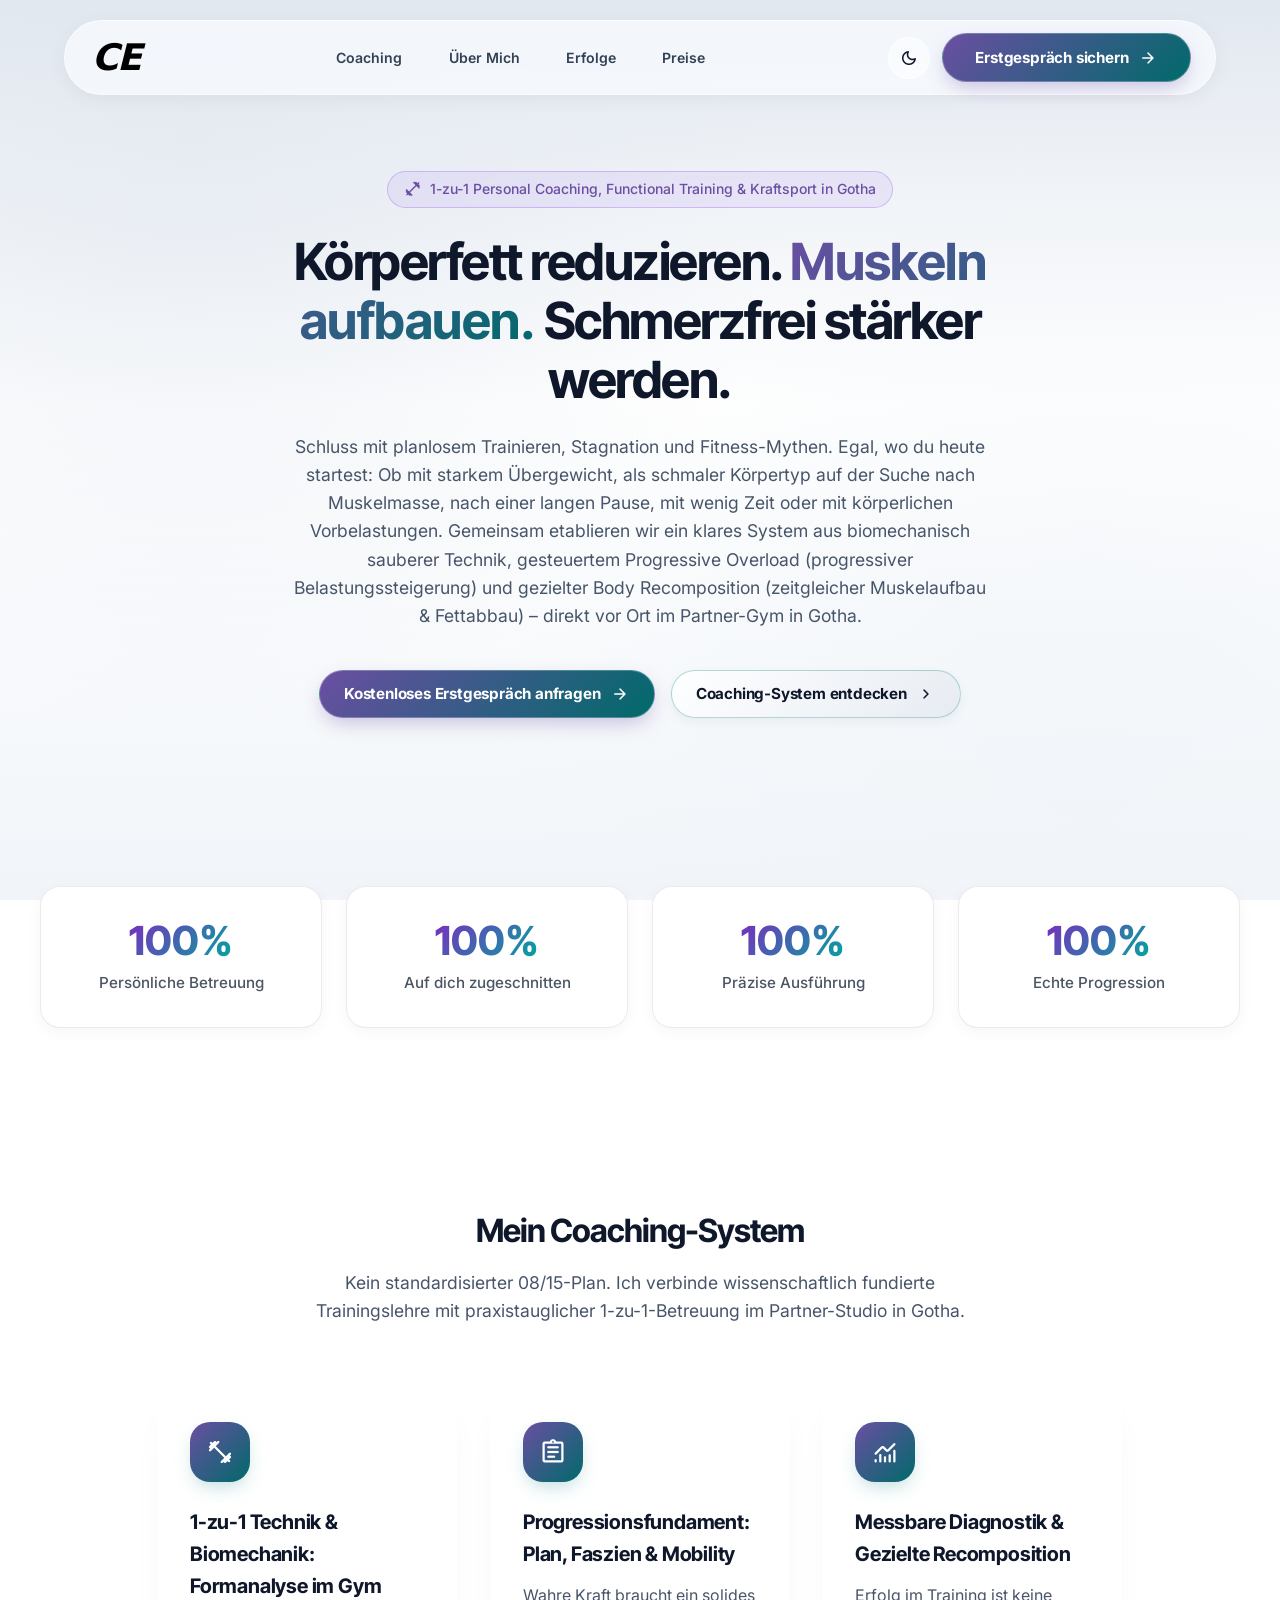
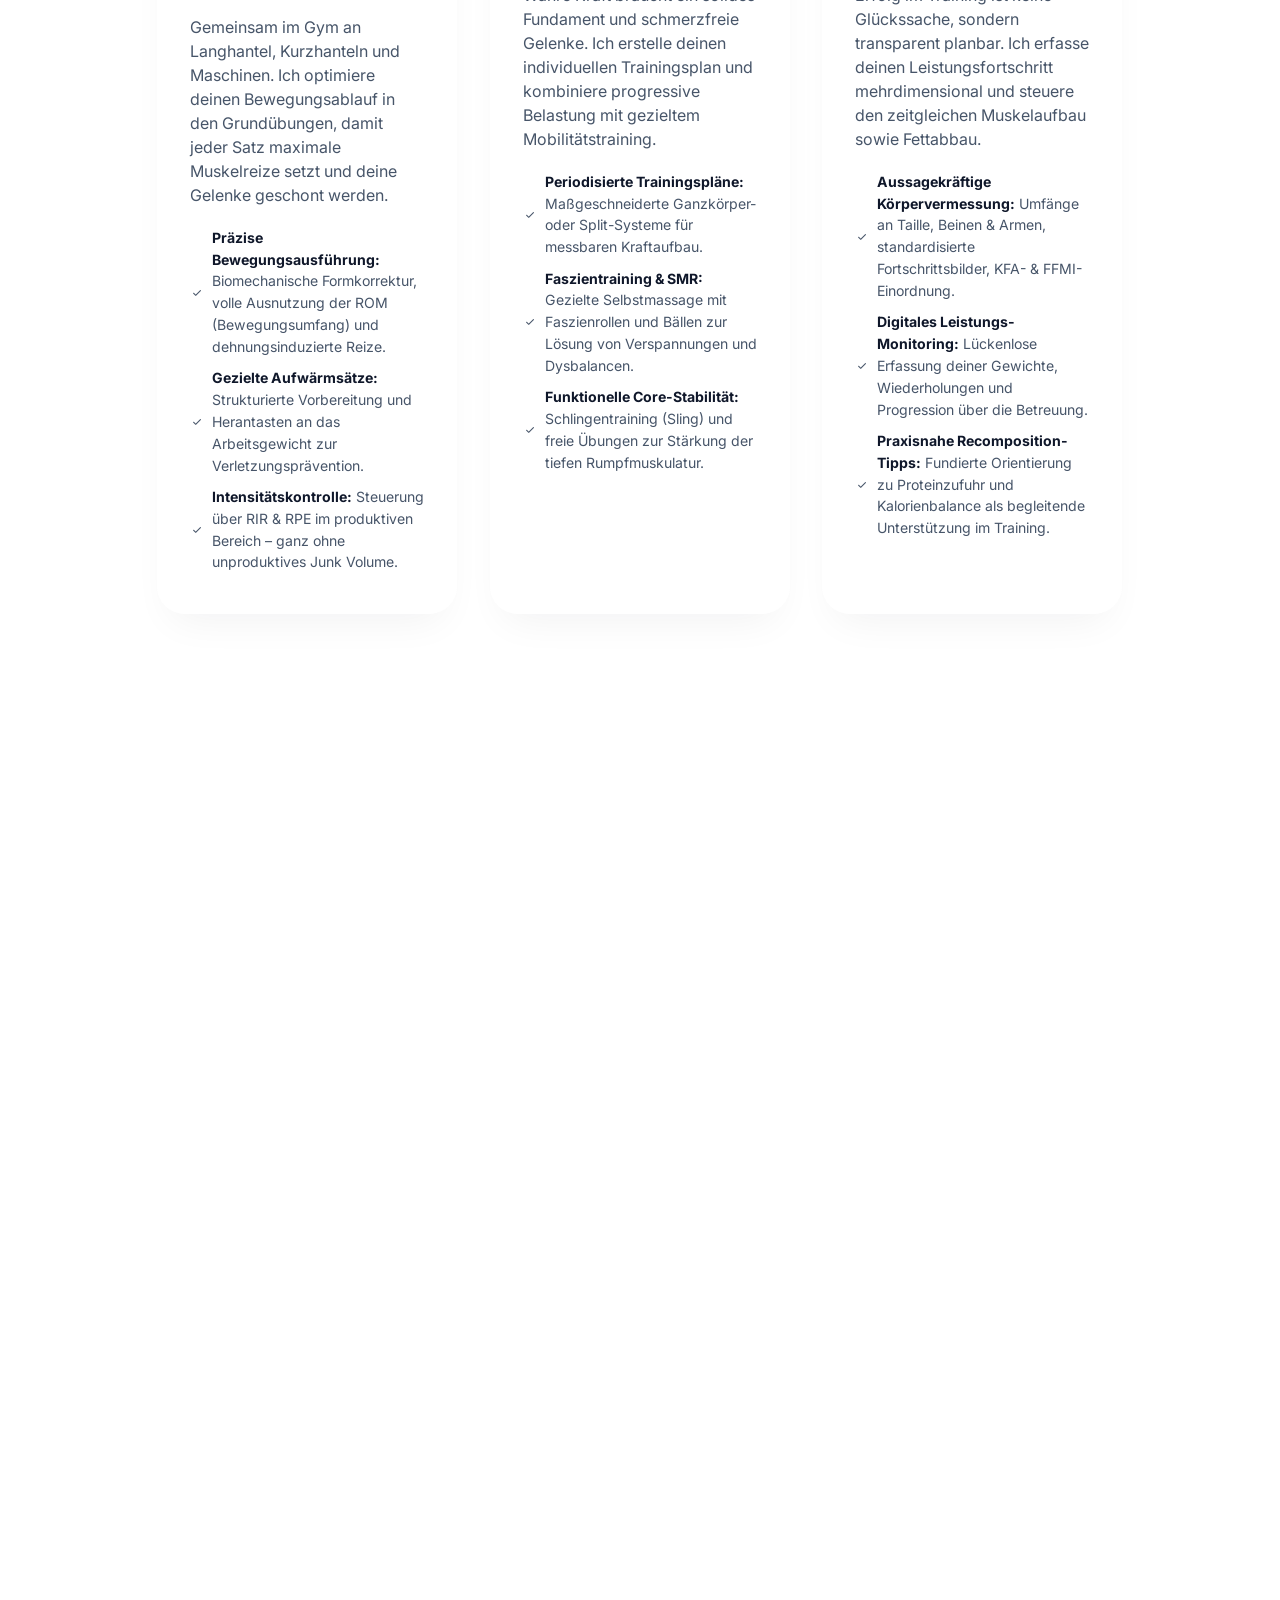
==== commit 42ff1dd7: "feat: Schriften, Icons und AOS lokal eingebunden & Animationen optimiert" ====
--- a/index.html
+++ b/index.html
@@ -152,22 +152,7 @@
       media="(prefers-color-scheme: dark)"
     />
 
-    <link rel="preconnect" href="https://fonts.googleapis.com" />
-    <link
-      rel="preconnect"
-      href="https://fonts.gstatic.com"
-      crossorigin="anonymous"
-    />
-    <link
-      href="https://fonts.googleapis.com/css2?family=Inter+Tight:wght@500;600;700;800&family=Inter:wght@400;500;600;700&display=swap"
-      rel="stylesheet"
-    />
-    <link
-      href="https://fonts.googleapis.com/css2?family=Material+Symbols+Rounded:opsz,wght,FILL,GRAD@20..48,100..700,0..1,-50..200&display=block"
-      rel="stylesheet"
-    />
-
-    <link rel="stylesheet" href="https://unpkg.com/aos@next/dist/aos.css" />
+    <link rel="stylesheet" href="src/frameworks/aos/aos.css" />
     <link rel="stylesheet" href="src/css/style.css?v=6" />
 
     <script type="application/ld+json">
@@ -4017,7 +4002,7 @@
             <p>[DEINE STRASSE &amp; HAUSNUMMER]</p>
             <p>99867 Gotha, Deutschland</p>
             <br />
-            <p>E-Mail: info@coach-chris.de</p>
+            <p>E-Mail: kontakt@christian-erlebach.de</p>
             <p>Telefon: [DEINE TELEFONNUMMER]</p>
           </div>
 
@@ -4090,12 +4075,75 @@
             <p>
               <strong>Widerruf:</strong> Du kannst deine Einwilligung jederzeit
               mit Wirkung für die Zukunft formlos per E-Mail an
-              info@coach-chris.de widerrufen.
+              kontakt@christian-erlebach.de widerrufen.
             </p>
           </div>
 
           <div class="legal-section">
-            <h3>6. Kommunikation via WhatsApp Business</h3>
+            <h3>6. Zahlungsabwicklung &amp; Zahlungsdienstleister</h3>
+            <p>
+              Zur Abwicklung geschlossener Coaching-Verträge verarbeiten wir
+              Zahlungsdaten. Rechtsgrundlage hierfür ist
+              <strong>Art. 6 Abs. 1 lit. b DSGVO</strong> (Vertragserfüllung)
+              sowie <strong>Art. 6 Abs. 1 lit. c DSGVO</strong> (gesetzliche
+              steuer- und handelsrechtliche Aufbewahrungspflichten).
+            </p>
+            <ul class="legal-list" style="margin-top: 10px">
+              <li>
+                <span class="material-symbols-rounded">check_circle</span>
+                <span>
+                  <strong>Banküberweisung &amp; SEPA-Lastschrift:</strong> Bei
+                  Zahlung per Überweisung oder Lastschrift verarbeiten wir deine
+                  Bankverbindungsdaten (IBAN, BIC, Name des Kontoinhabers) und
+                  übermitteln diese an das beauftragte Kreditinstitut zur
+                  Abwicklung der Zahlung.
+                </span>
+              </li>
+              <li>
+                <span class="material-symbols-rounded">check_circle</span>
+                <span>
+                  <strong>PayPal &amp; PayPal-Ratenzahlung:</strong> Bei Zahlung
+                  via PayPal oder Inanspruchnahme einer PayPal-Ratenzahlung
+                  werden die für den Zahlungsvorgang erforderlichen Daten an die
+                  <em
+                    >PayPal (Europe) S.à r.l. et Cie, S.C.A., 22-24 Boulevard
+                    Royal, L-2449 Luxembourg</em
+                  >
+                  übermittelt. Bei Ratenzahlung führt PayPal zur Absicherung des
+                  Ausfallrisikos ggf. eigenständige Bonitäts- und
+                  Identitätsprüfungen durch. Details findest du in der
+                  <a
+                    href="https://www.paypal.com/de/webapps/mpp/ua/privacy-full"
+                    target="_blank"
+                    rel="noopener"
+                    class="legal-link"
+                    >Datenschutzerklärung von PayPal</a
+                  >.
+                </span>
+              </li>
+              <li>
+                <span class="material-symbols-rounded">check_circle</span>
+                <span>
+                  <strong>Barzahlung:</strong> Bei Barzahlung vor Ort
+                  verarbeiten wir Betrag, Datum und Name zur ordnungsgemäßen
+                  Quittungserstellung und Erfüllung steuerrechtlicher
+                  Buchführungspflichten (GoBD/AO).
+                </span>
+              </li>
+              <li>
+                <span class="material-symbols-rounded">check_circle</span>
+                <span>
+                  <strong>Individuelle Ratenvereinbarungen:</strong> Bei
+                  vereinbarter Ratenzahlung speichern wir den Ratenplan und die
+                  Zahlungseingänge zur Überwachung der termingerechten
+                  Vertragserfüllung.
+                </span>
+              </li>
+            </ul>
+          </div>
+
+          <div class="legal-section">
+            <h3>7. Kommunikation via WhatsApp Business</h3>
             <p>
               Wenn du über den WhatsApp-Button Kontakt mit uns aufnimmst, werden
               deine Telefonnummer sowie der Inhalt deiner Nachricht an
@@ -4108,7 +4156,7 @@
           </div>
 
           <div class="legal-section">
-            <h3>7. Externe Verlinkungen (z.&nbsp;B. Hevy, Google Maps)</h3>
+            <h3>8. Externe Verlinkungen (z.&nbsp;B. Hevy, Google Maps)</h3>
             <p>
               Auf dieser Website verlinken wir auf externe Dienste wie die
               Trainings-App
@@ -4119,7 +4167,7 @@
           </div>
 
           <div class="legal-section">
-            <h3>8. Kontaktformular &amp; E-Mail-Anfragen</h3>
+            <h3>9. Kontaktformular &amp; E-Mail-Anfragen</h3>
             <p>
               Die über das Kontaktformular oder per E-Mail übermittelten Angaben
               werden ausschließlich zur Bearbeitung deiner Anfrage und für
@@ -4131,7 +4179,7 @@
 
           <div class="legal-section">
             <h3>
-              9. Speicherdauer, Auskunft und Herausgabe von Trainingsdaten
+              10. Speicherdauer, Auskunft und Herausgabe von Trainingsdaten
             </h3>
             <p>
               Personenbezogene Trainingsdaten (wie dokumentierte
@@ -4167,7 +4215,7 @@
           </div>
 
           <div class="legal-section">
-            <h3>10. Deine Rechte bezüglich deiner Daten</h3>
+            <h3>11. Deine Rechte bezüglich deiner Daten</h3>
             <p>
               Dir stehen nach der DSGVO umfassende Rechte bezüglich deiner
               verarbeiteten Daten zu:
@@ -4265,46 +4313,80 @@
 
           <div class="legal-section">
             <h3>
-              3. Preise, Zahlungsmodalitäten &amp; Kleinunternehmerregelung
+              3. Preise, Zahlungsmodalitäten, Fälligkeit &amp; Ratenzahlung
             </h3>
             <p>
-              Es gelten die zum Zeitpunkt des Vertragsschlusses vereinbarten
+              (1) Es gelten die zum Zeitpunkt des Vertragsschlusses vereinbarten
               Preise. Gemäß
               <strong>§ 19 UStG (Kleinunternehmerregelung)</strong> wird keine
               Umsatzsteuer erhoben und folglich nicht gesondert ausgewiesen.
             </p>
-            <p>
-              Die Vergütung ist je nach Vereinbarung per Barzahlung gegen
-              Quittung, Banküberweisung, PayPal oder bei Ratenzahlung per
-              Lastschrift fällig.
-            </p>
-          </div>
-
-          <div class="legal-section">
-            <h3>
-              4. Terminabsagen, 24h-Stornierungsregelung &amp; Ausfallhonorar
-            </h3>
-            <p>
-              Vereinbarte 1-zu-1 Live-Trainingstermine sind verbindlich
-              reservierte Betreuungszeiten.
-            </p>
-            <ol>
+            <p style="margin-top: 14px !important; display: block !important">
+              (2) Dem Klienten stehen folgende Zahlungsoptionen zur Verfügung:
+            </p>
+            <ul class="legal-list">
               <li>
-                <strong>24-Stunden-Frist:</strong> Eine kostenfreie Absage oder
-                Verlegung eines Termins ist bis spätestens 24 Stunden vor dem
-                vereinbarten Beginn in Textform (z.&nbsp;B. via E-Mail oder
-                WhatsApp) möglich.
+                <span class="material-symbols-rounded">check_circle</span
+                ><span>Banküberweisung (Rechnung / Vorkasse)</span>
               </li>
               <li>
-                <strong>Kurzfristige Absagen &amp; Nichterscheinen:</strong>
-                Erfolgt eine Absage weniger als 24 Stunden vor dem Termin oder
-                erscheint der Klient nicht zum vereinbarten Termin, wird das
-                Honorar für die gebuchte Einheit in voller Höhe fällig bzw. die
-                Session ersatzlos vom gebuchten Stundenkontingent des Pakets
-                abgezogen. Dem Klienten bleibt der Nachweis vorbehalten, dass
-                kein oder ein wesentlich geringerer Schaden entstanden ist.
+                <span class="material-symbols-rounded">check_circle</span
+                ><span>SEPA-Lastschriftmandat</span>
               </li>
-            </ol>
+              <li>
+                <span class="material-symbols-rounded">check_circle</span
+                ><span>PayPal sowie PayPal-Ratenzahlung</span>
+              </li>
+              <li>
+                <span class="material-symbols-rounded">check_circle</span
+                ><span>Barzahlung vor Ort (gegen Quittung)</span>
+              </li>
+            </ul>
+
+            <div style="display: block !important; margin-top: 14px !important">
+              <p
+                style="
+                  margin: 0 0 16px 0 !important;
+                  display: block !important;
+                  line-height: 1.6 !important;
+                "
+              >
+                (3) <strong>Fälligkeit:</strong> Rechnungsbeträge sind, sofern
+                nicht schriftlich abweichend vereinbart, sofort nach
+                Rechnungsstellung und vor Beginn der ersten Coaching-Einheit
+                ohne Abzug fällig.
+              </p>
+              <p
+                style="
+                  margin: 0 0 16px 0 !important;
+                  display: block !important;
+                  line-height: 1.6 !important;
+                "
+              >
+                (4) <strong>Ratenzahlung &amp; Verzug:</strong> Bei
+                individueller Vereinbarung einer Ratenzahlung sind die Raten
+                jeweils zu den im Zahlungsplan genannten Terminen fällig. Kommt
+                der Klient mit der Begleichung einer Rate um mehr als
+                <strong>14 Kalendertage</strong> in Verzug, wird der gesamte
+                noch ausstehende Restbetrag des gebuchten Coaching-Pakets mit
+                sofortiger Wirkung auf einen Schlag fällig. Bei Inanspruchnahme
+                der PayPal-Ratenzahlung gelten ergänzend die Vertragsbedingungen
+                und Zahlungspläne der PayPal (Europe) S.à r.l. et Cie, S.C.A.
+              </p>
+              <p
+                style="
+                  margin: 0 !important;
+                  display: block !important;
+                  line-height: 1.6 !important;
+                "
+              >
+                (5) <strong>Rücklastschriften:</strong> Kosten und Bankgebühren,
+                die durch unberechtigte Rücklastschriften oder mangelnde
+                Kontodeckung beim SEPA-Verfahren entstehen, hat der Klient in
+                voller Höhe zu erstatten, es sei denn, er hat die Fehlbuchung
+                nicht zu vertreten.
+              </p>
+            </div>
           </div>
 
           <div class="legal-section">
@@ -4401,22 +4483,24 @@
             </p>
             <p>
               Um dein Widerrufsrecht auszuüben, musst du uns (Christian
-              Erlebach, E-Mail: info@coach-chris.de, Anschrift gemäß Impressum)
-              mittels einer eindeutigen Erklärung über deinen Entschluss
-              informieren.
+              Erlebach, E-Mail: kontakt@christian-erlebach.de, Anschrift gemäß
+              Impressum) mittels einer eindeutigen Erklärung über deinen
+              Entschluss informieren.
             </p>
           </div>
 
           <div class="legal-section">
-            <h3>2. Folgen des Widerrufs</h3>
+            <h3>2. Folgen des Widerrufs &amp; Rückzahlung</h3>
             <p>
               Wenn du diesen Vertrag widerrufst, haben wir dir alle Zahlungen
               unverzüglich und spätestens binnen vierzehn Tagen ab dem Tag
               zurückzuzahlen, an dem die Mitteilung über deinen Widerruf bei uns
               eingegangen ist. Für diese Rückzahlung verwenden wir dasselbe
               Zahlungsmittel, das du bei der ursprünglichen Transaktion
-              eingesetzt hast, es sei denn, mit dir wurde ausdrücklich etwas
-              anderes vereinbart.
+              eingesetzt hast (bei PayPal via PayPal-Gutschrift, bei
+              SEPA/Überweisung via Rücküberweisung auf dein Bankkonto, bei
+              Barzahlung via Banküberweisung oder Barauszahlung), es sei denn,
+              mit dir wurde ausdrücklich etwas anderes vereinbart.
             </p>
           </div>
 
@@ -5947,7 +6031,7 @@
       </div>
     </div>
 
-    <script src="https://unpkg.com/aos@next/dist/aos.js"></script>
-    <script src="src/js/script.js?v=7" defer></script>
+    <script src="src/frameworks/aos/aos.js" defer></script>
+    <script src="src/js/script.js?v=9" defer></script>
   </body>
 </html>
--- a/src/css/style.css
+++ b/src/css/style.css
@@ -1,3 +1,76 @@
+/* --- LOKALE SCHRIFTARTEN & ICONS --- */
+
+/* Inter */
+@font-face {
+  font-family: "Inter";
+  font-style: normal;
+  font-weight: 100 900;
+  font-display: swap;
+  src: url("../assets/fonts/Inter-VariableFont_opsz,wght.ttf")
+    format("truetype");
+}
+
+/* Inter Tight */
+@font-face {
+  font-family: "Inter Tight";
+  font-style: normal;
+  font-weight: 100 900;
+  font-display: swap;
+  src: url("../assets/fonts/InterTight-VariableFont_wght.ttf")
+    format("truetype");
+}
+
+/* Material Symbols Rounded */
+@font-face {
+  font-family: "Material Symbols Rounded";
+  font-style: normal;
+  font-weight: 100 700;
+  font-display: block;
+  src: url("../assets/fonts/material-symbols-rounded-latin-standard-normal.woff2")
+    format("woff2");
+}
+
+.material-symbols-rounded {
+  font-family: "Material Symbols Rounded";
+  font-weight: normal;
+  font-style: normal;
+  font-size: 24px;
+  line-height: 1;
+  letter-spacing: normal;
+  text-transform: none;
+  display: inline-block;
+  white-space: nowrap;
+  word-wrap: normal;
+  direction: ltr;
+  -webkit-font-feature-settings: "liga";
+  -webkit-font-smoothing: antialiased;
+}
+
+/* ==========================================================================
+   GLOBALES AOS-FEINTUNING (Macht alle 5.000 Zeilen butterweich)
+   ========================================================================== */
+
+/* 1. Sanftere Bewegungsdistanz (30px statt harter 100px Versatz) */
+[data-aos="fade-up"] {
+  transform: translate3d(0, 32px, 0) !important;
+}
+
+[data-aos="fade-down"] {
+  transform: translate3d(0, -32px, 0) !important;
+}
+
+/* 2. Apple-Style Trägheit & weiche Verzögerung für ausnahmslos alle Elemente */
+[data-aos] {
+  transition-duration: 800ms !important;
+  transition-timing-function: cubic-bezier(0.25, 1, 0.5, 1) !important;
+  will-change: transform, opacity;
+}
+
+/* 3. Wenn animiert: Präzise Endposition ohne Ruckler */
+[data-aos].aos-animate {
+  transform: translate3d(0, 0, 0) !important;
+}
+
 /* ==================================================
    01. DESIGN TOKENS & VARIABLEN (ZENTRAL)
 ================================================== */
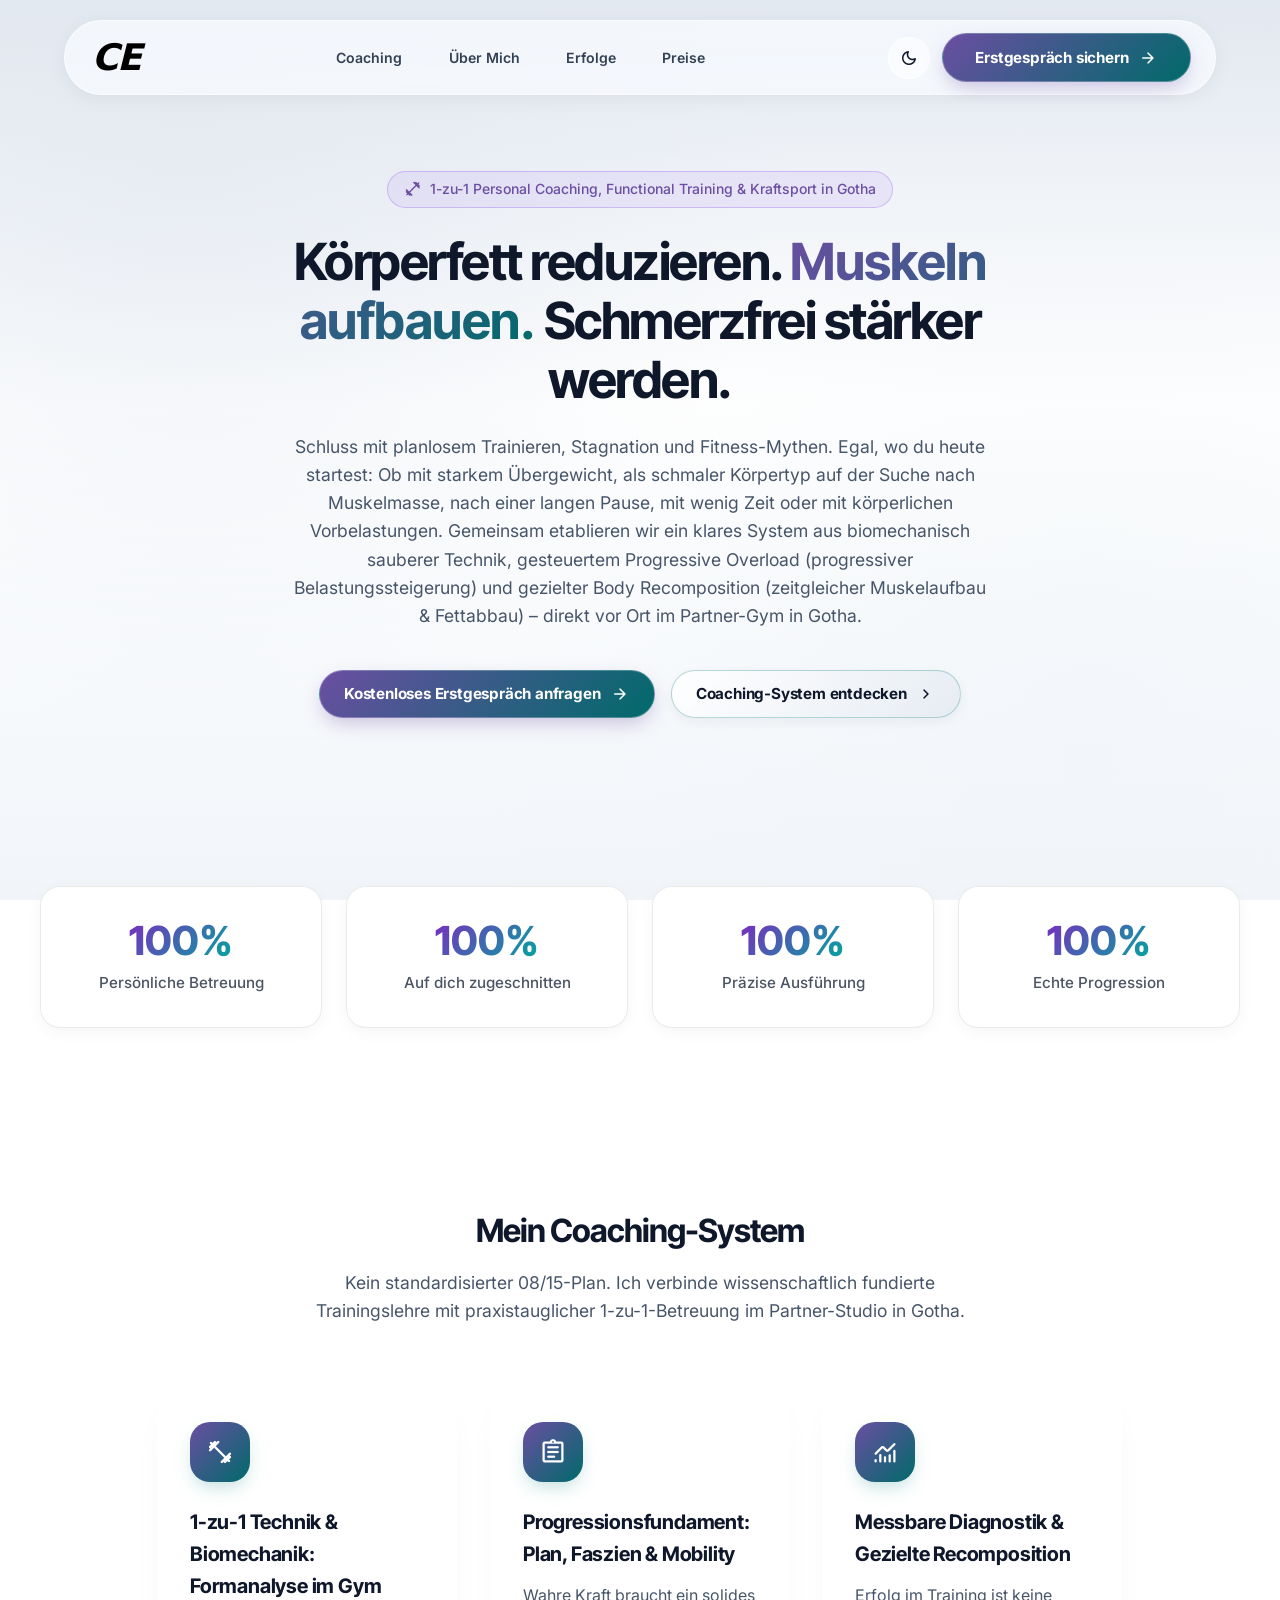
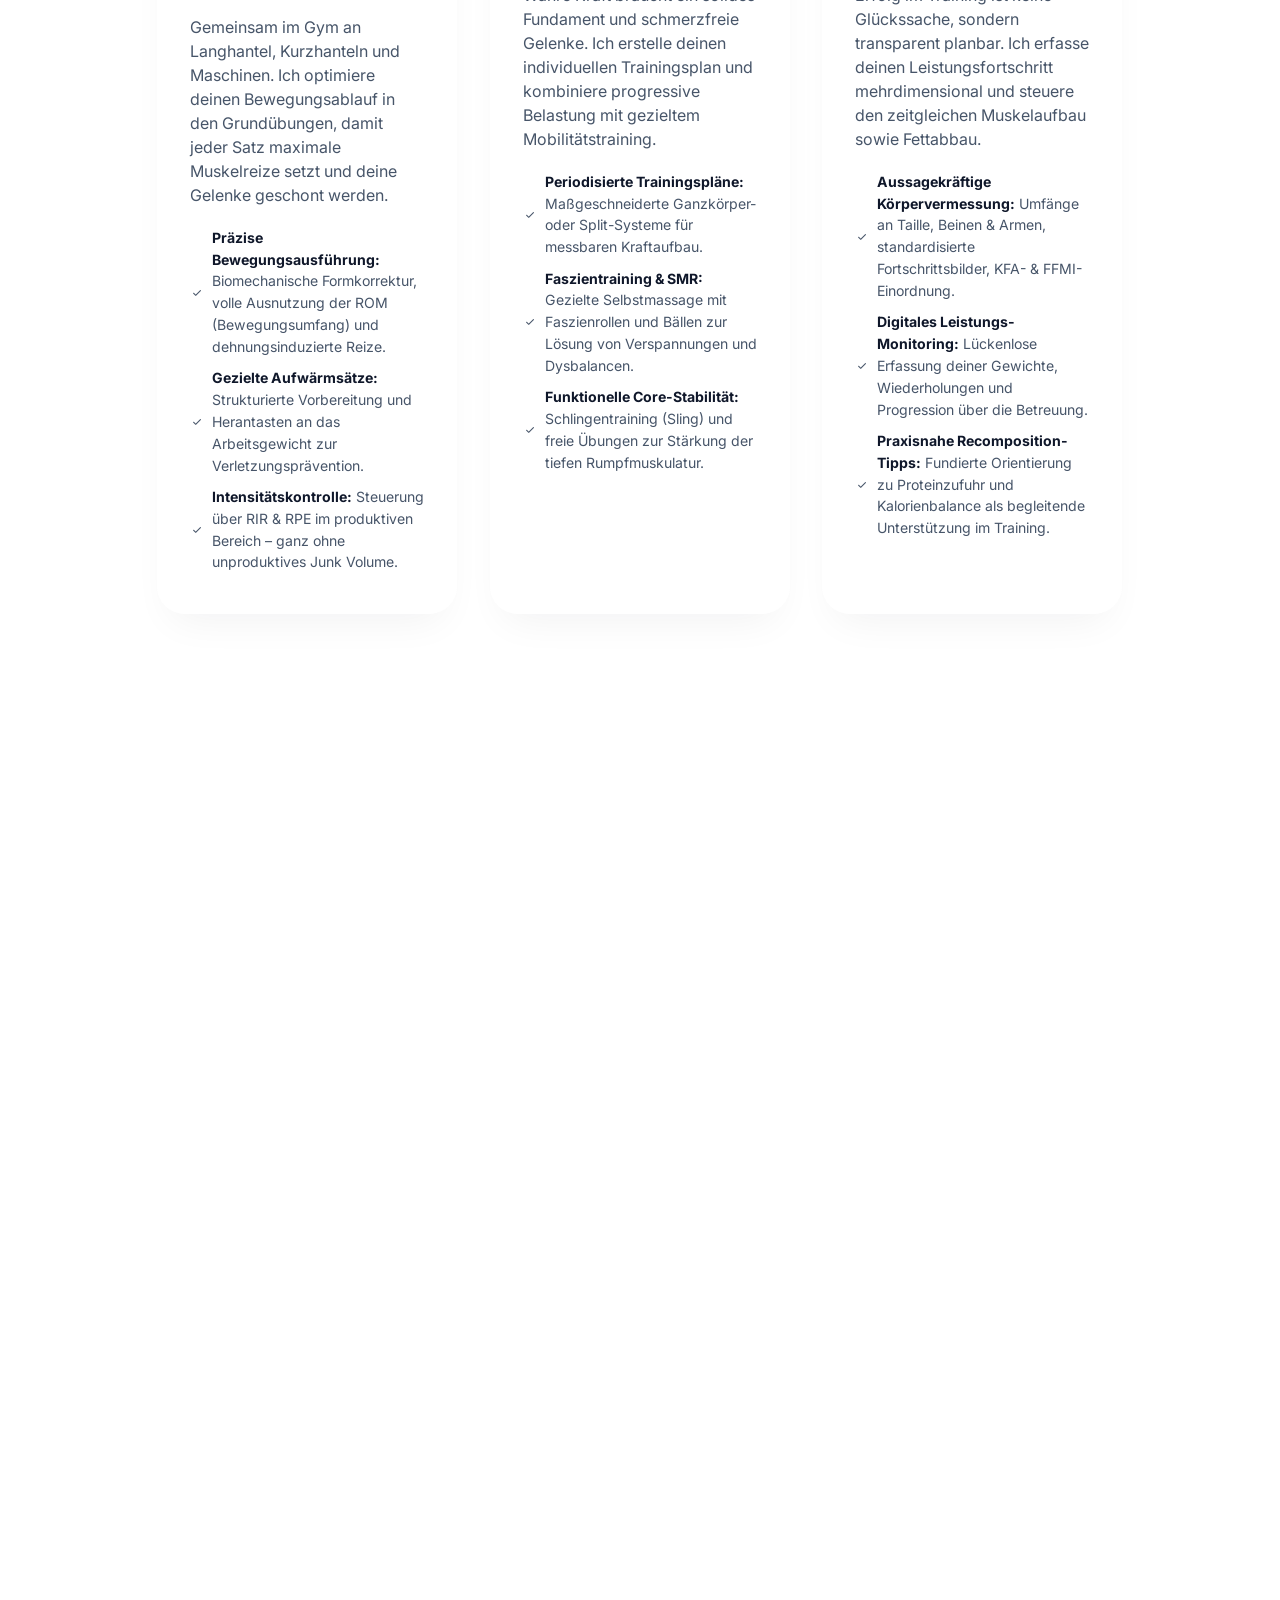
==== commit 1f23a9d3: "feat: introduce interactive knowledge hub & evidence-based tools - Add interactive modal UI with Gem" ====
--- a/index.html
+++ b/index.html
@@ -1424,18 +1424,6 @@
           </div>
 
           <div class="accordion-container" id="faqAccordion">
-            <!--<div
-              class="accordion-item faq-category-header"
-              style="margin-top: 1rem !important"
-            >
-              <div class="cat-header-inner">
-                <h3 class="cat-title">Quick-Start &amp; Grundlagen</h3>
-                <p class="cat-subtitle">
-                  Die wichtigsten Einstiegsfragen zu Voraussetzungen, Ablauf und
-                  Betreuungsphilosophie.
-                </p>
-              </div>
-            </div>-->
             <div class="accordion-item" data-aos="fade-up" data-aos-delay="0">
               <button class="accordion-header" type="button">
                 <span class="accordion-title-wrapper">
@@ -1466,15 +1454,44 @@
               </div>
             </div>
 
-            <div class="accordion-item" data-aos="fade-up" data-aos-delay="0">
+            <div class="accordion-item" data-aos="fade-up" data-aos-delay="50">
+              <button class="accordion-header" type="button">
+                <span class="accordion-title-wrapper">
+                  <span class="material-symbols-rounded cert-icon">groups</span>
+                  <strong
+                    >Ich bin unsicher, älter, stark übergewichtig oder habe ein
+                    Handicap – passt das Training zu mir?</strong
+                  >
+                </span>
+                <span class="material-symbols-rounded chevron-icon"
+                  >expand_more</span
+                >
+              </button>
+              <div class="accordion-content" style="text-align: left">
+                <p>
+                  <strong>Ja, ohne Wenn und Aber.</strong> Als Trainer mit
+                  medizinischer Ausrichtung hole ich dich genau dort ab, wo du
+                  heute stehst. Wir trainieren in einer geschützten, diskreten
+                  1-zu-1-Atmosphäre ohne Blicke Dritter oder Leistungsdruck. Bei
+                  Vorerkrankungen (z. B. Bandscheibenvorfälle, Arthrose,
+                  Bluthochdruck, Adipositas) stimme ich die Übungsauswahl,
+                  Bewegungswinkel und Intensitäten exakt auf deine Belastbarkeit
+                  ab. Das Ziel ist es, deine Lebensqualität nachhaltig zu
+                  steigern – unabhängig von Alter, Ausgangsgewicht oder
+                  Einschränkungen.
+                </p>
+              </div>
+            </div>
+
+            <div class="accordion-item" data-aos="fade-up" data-aos-delay="100">
               <button class="accordion-header" type="button">
                 <span class="accordion-title-wrapper">
                   <span class="material-symbols-rounded cert-icon"
-                    >diversity_3</span
+                    >schedule</span
                   >
                   <strong
-                    >Ich bin unsicher, älter, stark übergewichtig oder habe ein
-                    Handicap – passt das Training zu mir?</strong
+                    >Wie läuft eine typische 60-Minuten-Session im Studio genau
+                    ab?</strong
                   >
                 </span>
                 <span class="material-symbols-rounded chevron-icon"
@@ -1483,86 +1500,37 @@
               </button>
               <div class="accordion-content" style="text-align: left">
                 <p>
-                  <strong>Zu 100 % ja.</strong> Jeder Mensch hat das Recht, sich
-                  in seinem Körper stark, schmerzfrei und wohlzufühlen – ganz
-                  unabhängig von Ausgangsgewicht, Alter, aktuellem
-                  Trainingslevel oder körperlichen Einschränkungen:
+                  Jede Trainingseinheit ist hochgradig strukturiert und nutzt
+                  jede Minute optimal:
                 </p>
-                <ul
-                  style="margin-top: 8px; padding-left: 20px; line-height: 1.6"
-                >
+                <ul style="margin: 0.5rem 0 0.5rem 1.2rem; line-height: 1.6">
                   <li>
-                    <strong>Keine Bewertung &amp; kein Schamgefühl:</strong> Im
-                    1-zu-1 Coaching schaffen wir einen geschützten,
-                    respektvollen Raum, in dem wir ganz in deinem individuellen
-                    Tempo arbeiten.
+                    <strong
+                      >00–10 Min. (Vorbereitung &amp; RAMP-Warm-up):</strong
+                    >
+                    Kurzer Status-Check deines Befindens, gezielte
+                    Gelenkmobilisation und aufgabenspezifische Voraktivierung
+                    der Zielmuskulatur.
                   </li>
                   <li>
-                    <strong>Medizinische Anpassung bei Vorbelastungen:</strong>
-                    Als zertifizierter
-                    <em>Medizinischer Fitnesstrainer</em> passe ich
-                    Übungsauswahl, Bewegungswinkel und Intensität präzise an
-                    deine anatomischen Hebelverhältnisse und Gelenke an.
+                    <strong>10–50 Min. (Hauptteil &amp; Biomechanik):</strong>
+                    Durchführung deines periodisierten Trainingsplans an
+                    Freihanteln, Maschinen und Kabelzügen. Ich korrigiere jeden
+                    Satz in Echtzeit, steuere die Lasten und führe dein
+                    digitales Progressionstagebuch.
                   </li>
                   <li>
-                    <strong>Fit in jedem Alter:</strong> Ob 18 oder 70+ –
-                    gezielter Muskelaufbau schützt Gelenke, stärkt die
-                    Knochendichte, verbessert die Haltung und bringt
-                    funktionelle Kraft in den Alltag zurück.
+                    <strong
+                      >50–60 Min. (Cool-down, Fazit &amp; Ausblick):</strong
+                    >
+                    Regenerative Maßnahmen (Faszienrolle, Dehnung), Besprechung
+                    des Trainingsgefühls und Vereinbarung der nächsten Schritte.
                   </li>
                 </ul>
               </div>
             </div>
 
-            <div class="accordion-item" data-aos="fade-up" data-aos-delay="0">
-              <button class="accordion-header" type="button">
-                <span class="accordion-title-wrapper">
-                  <span class="material-symbols-rounded cert-icon">timer</span>
-                  <strong
-                    >Wie läuft eine typische 60-Minuten-Session im Studio genau
-                    ab?</strong
-                  >
-                </span>
-                <span class="material-symbols-rounded chevron-icon"
-                  >expand_more</span
-                >
-              </button>
-              <div class="accordion-content" style="text-align: left">
-                <p>
-                  Strukturiert, sicher und hocheffektiv – wir gehen niemals
-                  unvorbereitet an schwere Arbeitsgewichte:
-                </p>
-                <ul
-                  style="margin-top: 8px; padding-left: 20px; line-height: 1.6"
-                >
-                  <li>
-                    <strong>Ganzheitliches Warm-up (ca. 10 Min.):</strong>
-                    Leichtes Cardio zur Erhöhung der Körperkerntemperatur,
-                    Anregung der Gelenkschmiere (Synovia) und
-                    Kreislaufaktivierung.
-                  </li>
-                  <li>
-                    <strong>Dynamisches Dehnen &amp; Mobility:</strong> Gezielte
-                    Vorbereitung von Faszien, Sehnenansätzen und Kapseln zur
-                    Erweiterung des schmerzfreien Bewegungsumfangs (Range of
-                    Motion).
-                  </li>
-                  <li>
-                    <strong>Spezifische Aufwärmsätze (Warm-up Sets):</strong>
-                    Gezieltes Herantasten mit geringer Last direkt an der ersten
-                    Übung zur Vorbereitung der Nerv-Muskel-Ansteuerung.
-                  </li>
-                  <li>
-                    <strong>Fokussiertes Haupttraining:</strong> Hochqualitative
-                    Arbeitssätze (Working Sets), gezielte Intensitätstechniken
-                    (wie Drop-Sets oder Supersets) und direktes Bio-Feedback bei
-                    jeder einzelnen Wiederholung (Rep).
-                  </li>
-                </ul>
-              </div>
-            </div>
-
-            <div class="accordion-item" data-aos="fade-up" data-aos-delay="0">
+            <div class="accordion-item" data-aos="fade-up" data-aos-delay="150">
               <button class="accordion-header" type="button">
                 <span class="accordion-title-wrapper">
                   <span class="material-symbols-rounded cert-icon">school</span>
@@ -1577,50 +1545,24 @@
               </button>
               <div class="accordion-content" style="text-align: left">
                 <p>
-                  Im Social-Media-Dschungel kursieren unzählige widersprüchliche
-                  Trends, Bro-Science und Mythen. Wer stundenlang Videos schaut,
-                  bleibt oft unsicher:
-                  <em
-                    >Treffe ich überhaupt den Zielmuskel? Passt diese Übung zu
-                    meinen Gelenken?</em
-                  >
+                  Im Internet kursieren unzählige Mythen, widersprüchliche Tipps
+                  und „08/15-Standardpläne“, die deine individuellen
+                  Hebelverhältnisse, Gelenkwinkel und Einschränkungen
+                  ignorieren. Ein Video kann deine Ausführung nicht korrigieren
+                  und weiß nicht, ob du deine Zielmuskulatur wirklich triffst
+                  oder Ausweichbewegungen machst. Im 1:1-Coaching sparst du dir
+                  Jahre des frustrierenden Ausprobierens: Du erhältst ein
+                  wissenschaftlich fundiertes System, sofortiges taktiles
+                  Feedback und absolute Bewegungssicherheit.
                 </p>
-                <p style="margin-top: 10px">
-                  Im 1-zu-1 Coaching sparst du dir diesen Frust und monatelanges
-                  Ausprobieren:
-                </p>
-                <ul
-                  style="margin-top: 8px; padding-left: 20px; line-height: 1.6"
-                >
-                  <li>
-                    <strong>Biomechanische Trainer-Expertise:</strong> Wir
-                    optimieren Hebelverhältnisse, Griffweiten, Fußstellung und
-                    Bewegungspfade exakt auf deine Anatomie für maximale
-                    Mind-Muscle Connection.
-                  </li>
-                  <li>
-                    <strong
-                      >Wissenstransfer direkt an Hantel &amp; Maschine:</strong
-                    >
-                    In den Satzpausen (Rest Periods) klären wir Fragen zu RIR,
-                    Kadenz, Übungsauswahl und Progression – praxisnah und
-                    verständlich.
-                  </li>
-                  <li>
-                    <strong>Sicherheit &amp; Zeiteffizienz:</strong> Du
-                    investierst deine Trainingsenergie direkt in sichtbare
-                    Muskelzuwächse, Fettabbau und Kraftaufbau statt in endlose
-                    Internet-Recherche.
-                  </li>
-                </ul>
-              </div>
-            </div>
-
-            <div class="accordion-item" data-aos="fade-up" data-aos-delay="0">
+              </div>
+            </div>
+
+            <div class="accordion-item" data-aos="fade-up" data-aos-delay="200">
               <button class="accordion-header" type="button">
                 <span class="accordion-title-wrapper">
                   <span class="material-symbols-rounded cert-icon"
-                    >vital_signs</span
+                    >show_chart</span
                   >
                   <strong
                     >Ich habe Rücken- oder Gelenkschmerzen – kann ich trotzdem
@@ -1633,140 +1575,23 @@
               </button>
               <div class="accordion-content" style="text-align: left">
                 <p>
-                  <strong>Ja, definitiv.</strong> Als ausgebildeter
-                  Medizinischer Fitnesstrainer und Faszientrainer passe ich jede
-                  Übung an deine individuelle Schmerzgrenze und Biomechanik an.
-                  Durch gezieltes Aufwärmen, dynamische Mobilität und
-                  kontrollierten Kraftaufbau beseitigen wir muskuläre
-                  Dysbalanzen systematisch, entlasten Bandscheiben und Gelenke
-                  und lindern chronische Verspannungen dauerhaft.
+                  <strong
+                    >Ja, in den allermeisten Fällen ist gezieltes Krafttraining
+                    die beste Medizin!</strong
+                  >
+                  Chronische Rückenschmerzen, Nackenverspannungen oder
+                  Knieschmerzen resultieren häufig aus muskulären Dysbalancen,
+                  schwacher Rumpfmuskulatur und Bewegungsmangel. Durch gezielte
+                  Übungsauswahl, Bewegungskontrolle im schmerzfreien Bereich und
+                  kontrollierte Stärkung der stabilisierenden Muskulatur
+                  (Posterior Chain) bringen wir deinen Körper wieder ins
+                  Gleichgewicht. Bei akuten Schmerzen oder ärztlichen Diagnosen
+                  passe ich das Programm nahtlos an.
                 </p>
               </div>
             </div>
 
-            <div class="accordion-item hidden-faq faq-category-header">
-              <div class="cat-header-inner">
-                <div class="cat-title-wrap">
-                  <h3 class="cat-title">
-                    Coaching, Betreuung &amp; Organisation
-                  </h3>
-                </div>
-                <p class="cat-subtitle">
-                  Alles zu Trainingszeiten, Erstgespräch, WhatsApp-Support und
-                  flexibler Terminplanung.
-                </p>
-              </div>
-            </div>
-
-            <div class="accordion-item hidden-faq">
-              <button class="accordion-header" type="button">
-                <span class="accordion-title-wrapper">
-                  <span class="material-symbols-rounded cert-icon"
-                    >fitness_center</span
-                  >
-                  <strong
-                    >In welchem Fitnessstudio findet das Personal Training
-                    statt?</strong
-                  >
-                </span>
-                <span class="material-symbols-rounded chevron-icon"
-                  >expand_more</span
-                >
-              </button>
-              <div class="accordion-content" style="text-align: left">
-                <p>
-                  Unser 1:1 Training findet direkt vor Ort im
-                  <strong>Fitnessstudio in Gotha</strong> statt.
-                </p>
-                <p style="margin-top: 8px">
-                  Dort haben wir Zugriff auf den kompletten Freihantelbereich,
-                  Power-Racks, plate-loaded Kraftmaschinen sowie Kabeltürme, um
-                  deine Biomechanik, Progression und Übungsausführung unter
-                  optimalen Bedingungen zu professionalisieren. Welches Studio
-                  wir nutzen und wie dein Zugang (Mitgliedschaft oder
-                  Tageskarte) geregelt ist, stimmen wir vorab im
-                  Kennenlerngespräch ab.
-                </p>
-              </div>
-            </div>
-
-            <div class="accordion-item hidden-faq">
-              <button class="accordion-header" type="button">
-                <span class="accordion-title-wrapper">
-                  <span class="material-symbols-rounded cert-icon"
-                    >schedule</span
-                  >
-                  <strong>Wie läuft das kostenlose Erstgespräch ab?</strong>
-                </span>
-                <span class="material-symbols-rounded chevron-icon"
-                  >expand_more</span
-                >
-              </button>
-              <div class="accordion-content" style="text-align: left">
-                <p>
-                  Das Erstgespräch (telefonisch oder vor Ort in Gotha) ist zu
-                  <strong>100 % unverbindlich und kostenlos</strong>. Wir
-                  analysieren deinen aktuellen Trainingsstand, besprechen deine
-                  sportlichen und gesundheitlichen Ziele (Hypertrophie,
-                  Körperfettreduktion, Kraftaufbau, Schmerzfreiheit) und
-                  ermitteln das für dich optimale Betreuungspaket.
-                </p>
-              </div>
-            </div>
-
-            <div class="accordion-item hidden-faq">
-              <button class="accordion-header" type="button">
-                <span class="accordion-title-wrapper">
-                  <span class="material-symbols-rounded cert-icon">alarm</span>
-                  <strong
-                    >Wie flexibel sind die Trainingszeiten für Berufstätige oder
-                    Schichtarbeiter?</strong
-                  >
-                </span>
-                <span class="material-symbols-rounded chevron-icon"
-                  >expand_more</span
-                >
-              </button>
-              <div class="accordion-content" style="text-align: left">
-                <p>
-                  <strong>Sehr flexibel.</strong> Die Termine stimmen wir
-                  individuell ab – egal ob frühmorgens vor der Arbeit, in der
-                  Mittagspause, am späten Nachmittag, abends oder am Wochenende.
-                  Auch bei wechselnden Schichtplänen finden wir verlässliche und
-                  regelmäßige Trainingszeiten.
-                </p>
-              </div>
-            </div>
-
-            <div class="accordion-item hidden-faq">
-              <button class="accordion-header" type="button">
-                <span class="accordion-title-wrapper">
-                  <span class="material-symbols-rounded cert-icon"
-                    >calendar_today</span
-                  >
-                  <strong
-                    >Wie oft pro Woche ist ein Coaching sinnvoll, um sichtbare
-                    Erfolge zu erzielen?</strong
-                  >
-                </span>
-                <span class="material-symbols-rounded chevron-icon"
-                  >expand_more</span
-                >
-              </button>
-              <div class="accordion-content" style="text-align: left">
-                <p>
-                  Für messbaren Muskelaufbau, Körperfettabbau und deutliche
-                  Kraftsteigerung sind
-                  <strong>2 bis 3 Trainingseinheiten pro Woche</strong> ideal.
-                  Die meisten Klienten nutzen 1 bis 2 betreute 1-zu-1
-                  Live-Sessions mit mir im Studio und absolvieren weitere
-                  Einheiten selbstständig nach dem maßgeschneiderten
-                  Trainingsplan.
-                </p>
-              </div>
-            </div>
-
-            <div class="accordion-item hidden-faq">
+            <div class="accordion-item" data-aos="fade-up" data-aos-delay="250">
               <button class="accordion-header" type="button">
                 <span class="accordion-title-wrapper">
                   <span class="material-symbols-rounded cert-icon">chat</span>
@@ -1781,1620 +1606,13 @@
               </button>
               <div class="accordion-content" style="text-align: left">
                 <p>
-                  <strong>Selbstverständlich!</strong> Du bist abseits unserer
-                  gemeinsamen Sessions nicht auf dich allein gestellt. Bei
-                  Fragen zu Übungsausführung, Videos zur Formkontrolle,
-                  Regeneration oder Praxistipps stehe ich dir im Rahmen der
-                  Coaching-Pakete verlässlich per WhatsApp für Feedback und
-                  Support zur Seite.
+                  <strong>Du stehst zu keinem Zeitpunkt alleine da.</strong>
+                  Zwischen unseren Präsenzeinheiten stehe ich dir per WhatsApp
+                  für Feedback, Übungsvideo-Checks deiner eigenständigen
+                  Workouts, Ernährungsfragen oder spontane Anpassungen zur
+                  Seite. Eine kontinuierliche und transparente Betreuung auf
+                  Augenhöhe ist der Schlüssel für deinen langfristigen Erfolg.
                 </p>
-              </div>
-            </div>
-
-            <div class="accordion-item hidden-faq">
-              <button class="accordion-header" type="button">
-                <span class="accordion-title-wrapper">
-                  <span class="material-symbols-rounded cert-icon"
-                    >event_busy</span
-                  >
-                  <strong
-                    >Was passiert, wenn ich einen vereinbarten Trainingstermin
-                    absagen muss?</strong
-                  >
-                </span>
-                <span class="material-symbols-rounded chevron-icon"
-                  >expand_more</span
-                >
-              </button>
-              <div class="accordion-content" style="text-align: left">
-                <p>
-                  Das Leben lässt sich nicht immer planen: Bei einer Absage bis
-                  spätestens <strong>24 Stunden vor dem Termin</strong> finden
-                  wir unkompliziert per WhatsApp, E-Mail oder telefonisch einen
-                  zeitnahen Ersatztermin, ohne dass dir deine Einheit verfällt.
-                  Bei späteren Absagen unter 24 Stunden wird die Einheit
-                  berechnet bzw. vom Kontingent entwertet.
-                </p>
-              </div>
-            </div>
-
-            <div class="accordion-item hidden-faq">
-              <button class="accordion-header" type="button">
-                <span class="accordion-title-wrapper">
-                  <span class="material-symbols-rounded cert-icon"
-                    >healing</span
-                  >
-                  <strong
-                    >Was passiert, wenn ich während des Monatspakets krank werde
-                    oder im Urlaub bin?</strong
-                  >
-                </span>
-                <span class="material-symbols-rounded chevron-icon"
-                  >expand_more</span
-                >
-              </button>
-              <div class="accordion-content" style="text-align: left">
-                <p>
-                  <strong>Deine gebuchten Einheiten verfallen nicht.</strong>
-                  Das Leben lässt sich nicht immer starr planen. Durch faire
-                  Kulanzzeiträume (z. B. bis zu 6 Wochen Laufzeit beim
-                  4-Wochen-Paket) holen wir ausgefallene Sessions flexibel nach,
-                  sobald du wieder vollständig fit und einsatzbereit bist.
-                </p>
-              </div>
-            </div>
-
-            <div class="accordion-item hidden-faq">
-              <button class="accordion-header" type="button">
-                <span class="accordion-title-wrapper">
-                  <span class="material-symbols-rounded cert-icon"
-                    >payments</span
-                  >
-                  <strong
-                    >Welche Zahlungsarten gibt es und ist Ratenzahlung
-                    möglich?</strong
-                  >
-                </span>
-                <span class="material-symbols-rounded chevron-icon"
-                  >expand_more</span
-                >
-              </button>
-              <div class="accordion-content" style="text-align: left">
-                <p>
-                  Du kannst bequem per Banküberweisung, PayPal, SEPA-Lastschrift
-                  oder direkt vor Ort in bar (gegen Quittung) bezahlen. Für
-                  unser umfassendes 12-Wochen-Paket (<em
-                    >Hypertrophie &amp; Recomposition</em
-                  >) bieten wir eine transparente,
-                  <strong
-                    >zinsfreie Ratenzahlung in 3 Monatsraten zu je 259 €</strong
-                  >
-                  an.
-                </p>
-              </div>
-            </div>
-
-            <div class="accordion-item hidden-faq">
-              <button class="accordion-header" type="button">
-                <span class="accordion-title-wrapper">
-                  <span class="material-symbols-rounded cert-icon">lock</span>
-                  <strong
-                    >Was passiert mit meinen erfassten Leistungsdaten, Maßen und
-                    Notizen?</strong
-                  >
-                </span>
-                <span class="material-symbols-rounded chevron-icon"
-                  >expand_more</span
-                >
-              </button>
-              <div class="accordion-content" style="text-align: left">
-                <p>
-                  <strong>Deine Daten gehören zu 100 % dir.</strong> Diskretion
-                  und Vertraulichkeit haben im Coaching oberste Priorität:
-                </p>
-                <ul
-                  style="margin-top: 8px; padding-left: 20px; line-height: 1.6"
-                >
-                  <li>
-                    <strong>Keine Veröffentlichung:</strong> Trainingsleistungen
-                    oder Bilder landen niemals auf Social Media oder zu
-                    Werbezwecken.
-                  </li>
-                  <li>
-                    <strong>Zweckgebunden:</strong> Alle Aufzeichnungen dienen
-                    ausschließlich deiner individuellen Trainings- und
-                    Progressionssteuerung.
-                  </li>
-                  <li>
-                    <strong>Jederzeitige Datenherausgabe:</strong> Da deine
-                    Trainingshistorie dein Eigentum ist, händigen wir dir deine
-                    Aufzeichnungen während des gesamten Speicherzeitraums (bis
-                    zu 24 Monate) auf Wunsch jederzeit vollständig und
-                    kostenfrei aus (Art. 20 DSGVO).
-                  </li>
-                  <li>
-                    <strong>Recht auf Löschung:</strong> Auf deinen Wunsch hin
-                    werden alle Daten sofort unwiderruflich gelöscht.
-                  </li>
-                </ul>
-              </div>
-            </div>
-
-            <div class="accordion-item hidden-faq faq-category-header">
-              <div class="cat-header-inner">
-                <div class="cat-title-wrap">
-                  <h3 class="cat-title">
-                    Trainingslehre, Splits &amp; Biomechanik
-                  </h3>
-                </div>
-                <p class="cat-subtitle">
-                  Wissenschaftlich fundierte Prinzipien für Hypertrophie,
-                  Progression und effektive Split-Systeme.
-                </p>
-              </div>
-            </div>
-
-            <div class="accordion-item hidden-faq">
-              <button class="accordion-header" type="button">
-                <span class="accordion-title-wrapper">
-                  <span class="material-symbols-rounded cert-icon"
-                    >view_kanban</span
-                  >
-                  <strong
-                    >Ganzkörper vs. 2er-, 3er-, 4er-, 5er-Split vs.
-                    Push/Pull/Legs: Wann macht welcher Split Sinn?</strong
-                  >
-                </span>
-                <span class="material-symbols-rounded chevron-icon"
-                  >expand_more</span
-                >
-              </button>
-              <div class="accordion-content" style="text-align: left">
-                <p>
-                  Die Wahl des optimalen Splits richtet sich nach deiner
-                  <strong>Zeit pro Woche</strong>, deiner
-                  <strong>Regeneration</strong> und der idealen
-                  <strong>Trainingsfrequenz</strong> (jeder Muskel optimal 2x
-                  pro Woche stimuliert):
-                </p>
-                <ul
-                  style="margin-top: 8px; padding-left: 20px; line-height: 1.6"
-                >
-                  <li>
-                    <strong>Full-Body / Ganzkörper (2–3 Tage / Woche):</strong>
-                    Ideal für Einsteiger und bei wenig Zeit. Hohe Frequenz pro
-                    Muskelgruppe, um motorische Muster bei Compound Movements
-                    schnell einzuschleifen.
-                  </li>
-                  <li>
-                    <strong
-                      >2er-Split – z. B. Upper/Lower (OK/UK) (3–4 Tage /
-                      Woche):</strong
-                    >
-                    Der Sweet Spot für fortgeschrittene Einsteiger. Höheres
-                    Volumen (Sets) pro Muskelgruppe bei optimaler Frequenz
-                    (Muskelreiz alle 3–5 Tage).
-                  </li>
-                  <li>
-                    <strong
-                      >3er-Split / Push-Pull-Legs (3–6 Tage / Woche):</strong
-                    >
-                    Trennung nach Bewegungsmustern (Drücken, Ziehen, Beine).
-                    Synergistische Muskeln arbeiten gemeinsam, was Schulter- und
-                    Ellenbogengelenke schont.
-                  </li>
-                  <li>
-                    <strong>4er- und 5er-Split („Bro-Splits“):</strong>
-                    Trainierst du einen Muskel nur einmal pro Woche, sinkt die
-                    Muskelproteinsynthese nach ca. 48 Stunden wieder auf das
-                    Ausgangsniveau. Höhere Frequenzen (z. B. 2er-Split) liefern
-                    Natural-Athleten in der Regel mehr Zuwachs.
-                  </li>
-                </ul>
-              </div>
-            </div>
-
-            <div class="accordion-item hidden-faq">
-              <button class="accordion-header" type="button">
-                <span class="accordion-title-wrapper">
-                  <span class="material-symbols-rounded cert-icon"
-                    >fitness_center</span
-                  >
-                  <strong
-                    >Was ist der Unterschied zwischen geführten Maschinen,
-                    Freihanteln und Kabelzug?</strong
-                  >
-                </span>
-                <span class="material-symbols-rounded chevron-icon"
-                  >expand_more</span
-                >
-              </button>
-              <div class="accordion-content" style="text-align: left">
-                <p>
-                  Jedes dieser drei Trainingssysteme erfüllt eine spezifische
-                  biomechanische Funktion im Trainingsplan:
-                </p>
-                <ul
-                  style="margin-top: 8px; padding-left: 20px; line-height: 1.6"
-                >
-                  <li>
-                    <strong
-                      >Geführte Maschinen (Stabilität &amp; maximale
-                      Ausbelastung):</strong
-                    >
-                    Feste Bewegungsführung. Da keine freie Balance nötig ist,
-                    kannst du den Zielmuskel mit maximaler Last (High Load)
-                    sicher bis nah ans Muskelversagen (RIR 0–1) ausbelasten.
-                  </li>
-                  <li>
-                    <strong
-                      >Freihanteln – Barbells &amp; Dumbbells (Koordination
-                      &amp; Rumpfstabilität):</strong
-                    >
-                    Freie 3D-Bewegung. Beansprucht stabilisierende Hilfsmuskeln,
-                    Rumpf- (Core-) Stabilität und intermuskuläre Koordination.
-                    Die Last wirkt rein vertikal entlang der Schwerkraft.
-                  </li>
-                  <li>
-                    <strong
-                      >Kabelzug (Dauerspannung &amp; individuelle
-                      Gelenkwinkel):</strong
-                    >
-                    Bietet freie Bewegungsachsen bei
-                    <em>konstanter mechanischer Spannung (Constant Tension)</em>
-                    über die gesamte Range of Motion – selbst im Umkehrpunkt und
-                    in voller Dehnung.
-                  </li>
-                </ul>
-              </div>
-            </div>
-
-            <div class="accordion-item hidden-faq">
-              <button class="accordion-header" type="button">
-                <span class="accordion-title-wrapper">
-                  <span class="material-symbols-rounded cert-icon"
-                    >sync_alt</span
-                  >
-                  <strong
-                    >Ab wann sollte ich von geführten Maschinen zum
-                    Freihanteltraining wechseln?</strong
-                  >
-                </span>
-                <span class="material-symbols-rounded chevron-icon"
-                  >expand_more</span
-                >
-              </button>
-              <div class="accordion-content" style="text-align: left">
-                <p>
-                  Der Übergang ist kein abruptes Entweder-oder, sondern ein
-                  fließender Hybrid-Ansatz. Sobald du an Maschinen ein stabiles
-                  Muskelgefühl (Mind-Muscle Connection) entwickelt hast (meist
-                  nach <strong>4 bis 8 Wochen</strong>), führen wir schrittweise
-                  freie Grundübungen wie Squats, Deadlifts oder Dumbbell Presses
-                  ein.
-                </p>
-                <p style="margin-top: 8px">
-                  <strong>Die Coaching-Strategie:</strong> Freie Übungen
-                  erlernen wir mit moderatem Gewicht zur Schulung der
-                  Koordination und Rumpfspannung, während du an Maschinen
-                  weiterhin mit maximaler Intensität und vollem Wachstumsreiz
-                  trainierst.
-                </p>
-              </div>
-            </div>
-
-            <div class="accordion-item hidden-faq">
-              <button class="accordion-header" type="button">
-                <span class="accordion-title-wrapper">
-                  <span class="material-symbols-rounded cert-icon">bolt</span>
-                  <strong
-                    >Volle Dehnung, Kontraktion &amp; Muskelversagen: Wie
-                    wachsen Muskeln am schnellsten?</strong
-                  >
-                </span>
-                <span class="material-symbols-rounded chevron-icon"
-                  >expand_more</span
-                >
-              </button>
-              <div class="accordion-content" style="text-align: left">
-                <p>
-                  Maximaler Hypertrophie-Reiz entsteht durch zwei entscheidende
-                  Faktoren:
-                </p>
-                <ul
-                  style="margin-top: 8px; padding-left: 20px; line-height: 1.6"
-                >
-                  <li>
-                    <strong
-                      >Voller Bewegungsradius (Full ROM) &amp; Stretch-mediated
-                      Hypertrophy:</strong
-                    >
-                    Die stärksten Wachstumsreize werden gesetzt, wenn der Muskel
-                    unter Last in die
-                    <strong>vollständige Dehnung (Loaded Stretch)</strong>
-                    geführt und kontrolliert bis zur
-                    <strong>vollen Kontraktion (Peak Contraction)</strong>
-                    bewegt wird. Halbe Wiederholungen verschenken massives
-                    Muskelpotenzial.
-                  </li>
-                  <li>
-                    <strong
-                      >Intensität nahe am Muskelversagen (RIR 1–2):</strong
-                    >
-                    Du musst nicht in jedem Set bis zum Muskelversagen
-                    trainieren. Die effektivsten Reize setzt du, wenn du den
-                    Satz mit 1 bis 2 Wiederholungen im Tank (Reps in Reserve ·
-                    RIR 1–2) bei technisch sauberer Form beendest.
-                  </li>
-                </ul>
-              </div>
-            </div>
-
-            <div class="accordion-item hidden-faq">
-              <button class="accordion-header" type="button">
-                <span class="accordion-title-wrapper">
-                  <span class="material-symbols-rounded cert-icon">speed</span>
-                  <strong
-                    >Wie schnell sollte ich eine Wiederholung ausführen? (Kadenz
-                    &amp; Time under Tension)</strong
-                  >
-                </span>
-                <span class="material-symbols-rounded chevron-icon"
-                  >expand_more</span
-                >
-              </button>
-              <div class="accordion-content" style="text-align: left">
-                <p>
-                  Kontrollierte Muskelspannung schlägt Schwung in jeder
-                  Hinsicht. Für optimalen Reiz und Gelenkschutz steuern wir die
-                  <strong>Kadenz (Time under Tension · TUT)</strong>:
-                </p>
-                <ul
-                  style="margin-top: 8px; padding-left: 20px; line-height: 1.6"
-                >
-                  <li>
-                    <strong
-                      >Exzentrik (abbremsende Phase · ca. 2–3 Sekunden):</strong
-                    >
-                    Das Gewicht wird kontrolliert und langsam abgesenkt. In
-                    dieser negativen Phase entsteht die stärkste mechanische
-                    Spannung auf der Muskelfaser.
-                  </li>
-                  <li>
-                    <strong
-                      >Isometrischer Umkehrpunkt (Dehnung · ca. 1
-                      Sekunde):</strong
-                    >
-                    Eine kurze, kontrollierte Pause im Dehnpunkt verhindert das
-                    Arbeiten mit passivem Schwung oder elastischem
-                    Sehnenrebound.
-                  </li>
-                  <li>
-                    <strong
-                      >Konzentrik (Überwindungsphase · ca. 1 Sekunde):</strong
-                    >
-                    Das Gewicht wird explosiv, kraftvoll und zielgerichtet
-                    überwunden, ohne die saubere Form zu verlieren.
-                  </li>
-                </ul>
-              </div>
-            </div>
-
-            <div class="accordion-item hidden-faq">
-              <button class="accordion-header" type="button">
-                <span class="accordion-title-wrapper">
-                  <span class="material-symbols-rounded cert-icon"
-                    >timer_off</span
-                  >
-                  <strong
-                    >Wie lange sollte eine Trainingseinheit im Gym maximal
-                    dauern?</strong
-                  >
-                </span>
-                <span class="material-symbols-rounded chevron-icon"
-                  >expand_more</span
-                >
-              </button>
-              <div class="accordion-content" style="text-align: left">
-                <p>
-                  Für maximalen Muskel- und Kraftaufbau sind
-                  <strong>45 bis maximal 75 Minuten</strong> reines,
-                  fokussiertes Krafttraining (ohne Warm-up) der optimale
-                  Bereich.
-                </p>
-                <p style="margin-top: 8px">
-                  Dauern Einheiten deutlich länger als 90 Minuten, sinken Fokus,
-                  neuronale Reizleitung und Glykogenspeicher drastisch ab.
-                  Zusätzliche Sätze in diesem Zustand verfallen meist in
-                  sogenanntes <strong>„Junk Volume“</strong> (Satzmengen ohne
-                  echten Wachstumsreiz, die lediglich die Regenerationszeit
-                  künstlich verlängern). Im Coaching trainieren wir kompakt,
-                  intensiv und hochproduktiv.
-                </p>
-              </div>
-            </div>
-
-            <div class="accordion-item hidden-faq">
-              <button class="accordion-header" type="button">
-                <span class="accordion-title-wrapper">
-                  <span class="material-symbols-rounded cert-icon"
-                    >show_chart</span
-                  >
-                  <strong
-                    >Was mache ich, wenn ich bei einer Übung das
-                    Trainingsgewicht seit Wochen nicht steigern kann?</strong
-                  >
-                </span>
-                <span class="material-symbols-rounded chevron-icon"
-                  >expand_more</span
-                >
-              </button>
-              <div class="accordion-content" style="text-align: left">
-                <p>
-                  Echte Progression (Progressive Overload) bedeutet keineswegs,
-                  dass in jeder Einheit mehr Kilos auf die Stange geladen werden
-                  müssen. Progression lässt sich über mehrere Hebel erzielen:
-                </p>
-                <ul
-                  style="margin-top: 8px; padding-left: 20px; line-height: 1.6"
-                >
-                  <li>
-                    <strong>Mehr Reps im Set:</strong> 8 Wiederholungen mit 60
-                    kg in Woche 1 und 10 saubere Wiederholungen mit denselben 60
-                    kg in Woche 2 sind messbarer Kraftaufbau.
-                  </li>
-                  <li>
-                    <strong>Verbesserte Ausführungsqualität:</strong> Eine
-                    langsamere Exzentrik, tiefere Dehnung im Umkehrpunkt und
-                    weniger Hilfsmuskel-Einsatz bedeuten mehr mechanische Last
-                    auf der Zielfaser bei identischem Gewicht.
-                  </li>
-                  <li>
-                    <strong>Geplante Deload-Woche:</strong> Bei anhaltender
-                    Stagnation reduziert eine Entlastungswoche mit halbiertem
-                    Volumen die akkumulierte Ermüdung im ZNS und ermöglicht
-                    vollständige Superkompensation.
-                  </li>
-                </ul>
-              </div>
-            </div>
-
-            <div class="accordion-item hidden-faq">
-              <button class="accordion-header" type="button">
-                <span class="accordion-title-wrapper">
-                  <span class="material-symbols-rounded cert-icon"
-                    >trending_up</span
-                  >
-                  <strong
-                    >Was mache ich bei einem späteren Trainings-Plateau?</strong
-                  >
-                </span>
-                <span class="material-symbols-rounded chevron-icon"
-                  >expand_more</span
-                >
-              </button>
-              <div class="accordion-content" style="text-align: left">
-                <p>
-                  Stagnation nach einigen Monaten ist normal, da sich der Körper
-                  an bestehende Reize anpasst. Dafür musst du kein langes Paket
-                  neu buchen: Du kannst jederzeit flexibel eine einzelne
-                  <strong
-                    >1:1 Intensiv-Session / Technik- &amp; Form-Check (89 € /
-                    Std.)</strong
-                  >
-                  buchen. Wir überprüfen deine Kraftkurven, passen das
-                  Wochenvolumen (Sets pro Muskelgruppe) an, optimieren
-                  Intensitätstechniken wie Drop-Sets oder Supersets und setzen
-                  neue Hypertrophie-Reize.
-                </p>
-              </div>
-            </div>
-
-            <div class="accordion-item hidden-faq">
-              <button class="accordion-header" type="button">
-                <span class="accordion-title-wrapper">
-                  <span class="material-symbols-rounded cert-icon"
-                    >menu_book</span
-                  >
-                  <strong
-                    >Was bedeuten die Fachbegriffe wie Progressive Overload,
-                    RIR, RPE oder TDEE?</strong
-                  >
-                </span>
-                <span class="material-symbols-rounded chevron-icon"
-                  >expand_more</span
-                >
-              </button>
-              <div class="accordion-content" style="text-align: left">
-                <p>
-                  Im Coaching setzen wir auf wissenschaftlich fundierte
-                  Hypertrophie-Lehre statt Bro-Science. Im Fokus stehen
-                  <strong>Progressive Overload</strong> (kontinuierliche
-                  mechanische Mehrbelastung), die exakte Intensitätssteuerung
-                  über <strong>RIR &amp; RPE</strong> (Reps in Reserve) sowie
-                  der tägliche Gesamtkalorienverbrauch (<strong>TDEE</strong>).
-                </p>
-                <div style="margin-top: 14px">
-                  <a
-                    href="javascript:void(0)"
-                    onclick="openModal('modal-glossar')"
-                    class="faq-glossar-link"
-                  >
-                    <span
-                      style="
-                        display: inline-flex;
-                        align-items: center;
-                        gap: 10px;
-                      "
-                    >
-                      <span class="material-symbols-rounded">menu_book</span>
-                      <span
-                        >Alle Fachbegriffe im kompakten Trainings-Glossar</span
-                      >
-                    </span>
-                    <span class="material-symbols-rounded">arrow_forward</span>
-                  </a>
-                </div>
-              </div>
-            </div>
-
-            <div class="accordion-item hidden-faq">
-              <button class="accordion-header" type="button">
-                <span class="accordion-title-wrapper">
-                  <span class="material-symbols-rounded cert-icon"
-                    >calculate</span
-                  >
-                  <strong
-                    >Welche Werte kann ich vorab selbst berechnen? (Interaktive
-                    Fitness-Rechner)</strong
-                  >
-                </span>
-                <span class="material-symbols-rounded chevron-icon"
-                  >expand_more</span
-                >
-              </button>
-              <div class="accordion-content" style="text-align: left">
-                <p>
-                  <strong>Wissenschaftliche Tools für deinen Überblick:</strong>
-                  Du musst keineswegs alle Rechner nutzen. Für den Einstieg und
-                  die Trainingsplanung genügen in der Regel die wichtigsten
-                  Basics: <strong>Kalorienbedarf (TDEE)</strong>,
-                  <strong>Körperfettanteil (KFA)</strong> und dein
-                  <strong>One-Rep-Max (1RM Maximalkraft)</strong>:
-                </p>
-                <div
-                  style="
-                    display: flex;
-                    flex-direction: column;
-                    gap: 8px;
-                    margin-top: 14px;
-                  "
-                >
-                  <a
-                    href="javascript:void(0)"
-                    onclick="openModal('modal-calc-calories')"
-                    class="faq-glossar-link"
-                  >
-                    <span
-                      style="
-                        display: inline-flex;
-                        align-items: center;
-                        gap: 10px;
-                      "
-                    >
-                      <span class="material-symbols-rounded"
-                        >local_fire_department</span
-                      >
-                      <span>Kalorien- &amp; TDEE-Rechner (Basis)</span>
-                    </span>
-                    <span class="material-symbols-rounded">arrow_forward</span>
-                  </a>
-                  <a
-                    href="javascript:void(0)"
-                    onclick="openModal('modal-calc-kfa')"
-                    class="faq-glossar-link"
-                  >
-                    <span
-                      style="
-                        display: inline-flex;
-                        align-items: center;
-                        gap: 10px;
-                      "
-                    >
-                      <span class="material-symbols-rounded">straighten</span>
-                      <span
-                        >Körperfettanteil-Rechner (US-Navy-Methode /
-                        Basis)</span
-                      >
-                    </span>
-                    <span class="material-symbols-rounded">arrow_forward</span>
-                  </a>
-                  <a
-                    href="javascript:void(0)"
-                    onclick="openModal('modal-calc-bmi')"
-                    class="faq-glossar-link"
-                  >
-                    <span
-                      style="
-                        display: inline-flex;
-                        align-items: center;
-                        gap: 10px;
-                      "
-                    >
-                      <span class="material-symbols-rounded"
-                        >accessibility_new</span
-                      >
-                      <span>Body-Mass-Index (BMI &amp; Orientierung)</span>
-                    </span>
-                    <span class="material-symbols-rounded">arrow_forward</span>
-                  </a>
-                  <a
-                    href="javascript:void(0)"
-                    onclick="openModal('modal-calc-1rm')"
-                    class="faq-glossar-link"
-                  >
-                    <span
-                      style="
-                        display: inline-flex;
-                        align-items: center;
-                        gap: 10px;
-                      "
-                    >
-                      <span class="material-symbols-rounded"
-                        >fitness_center</span
-                      >
-                      <span>One-Rep-Max (1RM Maximalkraft / Basis)</span>
-                    </span>
-                    <span class="material-symbols-rounded">arrow_forward</span>
-                  </a>
-                  <a
-                    href="javascript:void(0)"
-                    onclick="openModal('modal-calc-standards')"
-                    class="faq-glossar-link"
-                  >
-                    <span
-                      style="
-                        display: inline-flex;
-                        align-items: center;
-                        gap: 10px;
-                      "
-                    >
-                      <span class="material-symbols-rounded"
-                        >military_tech</span
-                      >
-                      <span
-                        >Kraftstandards-Rechner (Squat, Bench, Deadlift)</span
-                      >
-                    </span>
-                    <span class="material-symbols-rounded">arrow_forward</span>
-                  </a>
-                  <a
-                    href="javascript:void(0)"
-                    onclick="openModal('modal-calc-progress')"
-                    class="faq-glossar-link"
-                  >
-                    <span
-                      style="
-                        display: inline-flex;
-                        align-items: center;
-                        gap: 10px;
-                      "
-                    >
-                      <span class="material-symbols-rounded">trending_up</span>
-                      <span
-                        >Gym Progress Tracker (Satz- &amp;
-                        Tonnagevergleich)</span
-                      >
-                    </span>
-                    <span class="material-symbols-rounded">arrow_forward</span>
-                  </a>
-                  <a
-                    href="javascript:void(0)"
-                    onclick="openModal('modal-calc-rpe')"
-                    class="faq-glossar-link"
-                  >
-                    <span
-                      style="
-                        display: inline-flex;
-                        align-items: center;
-                        gap: 10px;
-                      "
-                    >
-                      <span class="material-symbols-rounded">speed</span>
-                      <span>RPE- &amp; RIR-Intensitätsrechner</span>
-                    </span>
-                    <span class="material-symbols-rounded">arrow_forward</span>
-                  </a>
-                  <a
-                    href="javascript:void(0)"
-                    onclick="openModal('modal-calc-volume')"
-                    class="faq-glossar-link"
-                  >
-                    <span
-                      style="
-                        display: inline-flex;
-                        align-items: center;
-                        gap: 10px;
-                      "
-                    >
-                      <span class="material-symbols-rounded">bar_chart</span>
-                      <span
-                        >Trainingsvolumen-Rechner (MEV &amp; MRV
-                        Satzumfang)</span
-                      >
-                    </span>
-                    <span class="material-symbols-rounded">arrow_forward</span>
-                  </a>
-                  <div style="height: 20px"></div>
-                </div>
-
-                <p class="faq-calc-privacy-note">
-                  <em
-                    >100 % datenschutzkonform: Alle Berechnungen erfolgen
-                    ausschließlich lokal in deinem Browser. Es werden keinerlei
-                    Eingaben gespeichert oder übertragen.</em
-                  >
-                </p>
-              </div>
-            </div>
-
-            <div class="accordion-item hidden-faq faq-category-header">
-              <div class="cat-header-inner">
-                <div class="cat-title-wrap">
-                  <h3 class="cat-title">
-                    Gym-Alltag, Equipment &amp; Studio-Praxis
-                  </h3>
-                </div>
-                <p class="cat-subtitle">
-                  Souveränität an den Geräten, das richtige Zubehör und optimale
-                  Satzpausen im Workout.
-                </p>
-              </div>
-            </div>
-
-            <div class="accordion-item hidden-faq">
-              <button class="accordion-header" type="button">
-                <span class="accordion-title-wrapper">
-                  <span class="material-symbols-rounded cert-icon"
-                    >backpack</span
-                  >
-                  <strong
-                    >Was muss ich zum Coaching und ins Gym mitbringen? Welches
-                    Equipment brauche ich?</strong
-                  >
-                </span>
-                <span class="material-symbols-rounded chevron-icon"
-                  >expand_more</span
-                >
-              </button>
-              <div class="accordion-content" style="text-align: left">
-                <p>
-                  Für ein produktives Training reichen die funktionellen Basics
-                  völlig aus:
-                </p>
-                <ul
-                  style="margin-top: 8px; padding-left: 20px; line-height: 1.6"
-                >
-                  <li>
-                    <strong>Sportbekleidung &amp; Trainingstuch:</strong>
-                    Atmungsaktive Kleidung und ein ausreichend großes Handtuch
-                    als hygienische Unterlage für Bänke und Polster.
-                  </li>
-                  <li>
-                    <strong>Schuhe mit harter, flacher Sohle:</strong> Flache
-                    Sneaker (z. B. Chucks), Barfußschuhe oder
-                    Gewichtheberschuhe. Stark gedämpfte Running-Schuhe mit
-                    Luftpolstern sind bei Kniebeugen oder an der Beinpresse
-                    instabil und schlucken Kraftübertragung.
-                  </li>
-                  <li>
-                    <strong>Hydration:</strong> Eine Trinkflasche mit 1 bis 1,5
-                    Liter Wasser oder ungesüßten Elektrolyten.
-                  </li>
-                  <li>
-                    <strong>Studio-Knigge:</strong> Hantelscheiben und Dumbbells
-                    nach dem Set immer aufräumen und Polster nach Benutzung
-                    desinfizieren.
-                  </li>
-                  <li>
-                    <strong>Spezial-Equipment (Optional):</strong> Lifting
-                    Straps (Zughilfen) oder ein Weightlifting Belt (Gürtel) sind
-                    anfangs nicht nötig. Sollte die Griffkraft bei schweren
-                    Pull-Übungen (wie RDLs oder Rudern) limitieren, setzen wir
-                    Zughilfen gezielt ein.
-                  </li>
-                </ul>
-              </div>
-            </div>
-
-            <div class="accordion-item hidden-faq">
-              <button class="accordion-header" type="button">
-                <span class="accordion-title-wrapper">
-                  <span class="material-symbols-rounded cert-icon"
-                    >psychology</span
-                  >
-                  <strong
-                    >Ich fühle mich im Studio noch unsicher oder Geräte sind oft
-                    besetzt: Wie hilft das Coaching?</strong
-                  >
-                </span>
-                <span class="material-symbols-rounded chevron-icon"
-                  >expand_more</span
-                >
-              </button>
-              <div class="accordion-content" style="text-align: left">
-                <p>
-                  Viele Einsteiger fühlen sich auf vollen Trainingsflächen
-                  zunächst verloren. Unser Coaching gibt dir 100 % Sicherheit
-                  und Souveränität:
-                </p>
-                <ul
-                  style="margin-top: 8px; padding-left: 20px; line-height: 1.6"
-                >
-                  <li>
-                    <strong>Sicherheit an allen Stationen:</strong> Du lernst
-                    Sitzpositionen, Hebel- und Pinhole-Einstellungen an Geräten
-                    sowie den sicheren Umgang mit Hanteln und Kabelzügen.
-                  </li>
-                  <li>
-                    <strong>Flexible Ausweichübungen:</strong> Ist die
-                    Bankdrückbank oder die Beinpresse belegt, lernst du
-                    gleichwertige Alternativen (z. B. Dumbbell Press statt
-                    Barbell oder Hack-Squat / Bulgarian Split Squats statt Leg
-                    Press).
-                  </li>
-                  <li>
-                    <strong>Klarer Workout-Plan:</strong> Kein zielloses Suchen
-                    – du gehst mit fester Struktur ins Gym und weißt bei jeder
-                    Übung genau, welcher Reiz gesetzt wird.
-                  </li>
-                </ul>
-              </div>
-            </div>
-
-            <div class="accordion-item hidden-faq">
-              <button class="accordion-header" type="button">
-                <span class="accordion-title-wrapper">
-                  <span class="material-symbols-rounded cert-icon"
-                    >directions_run</span
-                  >
-                  <strong
-                    >Muss ich mich vor dem Krafttraining 10 Minuten auf dem
-                    Laufband aufwärmen?</strong
-                  >
-                </span>
-                <span class="material-symbols-rounded chevron-icon"
-                  >expand_more</span
-                >
-              </button>
-              <div class="accordion-content" style="text-align: left">
-                <p>
-                  Ein moderates Warm-up von
-                  <strong
-                    >ca. 10 Minuten auf dem Laufband, Stepper oder Rower</strong
-                  >
-                  erhöht die Körperkerntemperatur, bringt den Kreislauf in
-                  Schwung und regt die Produktion der Gelenkschmiere (Synovia)
-                  an.
-                </p>
-                <p style="margin-top: 8px">
-                  <strong>Wichtig für maximale Kraftwerte:</strong> Das
-                  Ausdauer-Warm-up dient rein der Vorbereitung und darf keine
-                  muskuläre Vorermüdung erzeugen. Das eigentliche
-                  sportspezifische Aufwärmen erfolgt über
-                  <strong>1 bis 2 Warm-up Sets mit leichtem Gewicht</strong>
-                  direkt an der ersten Übung (z. B. mit dem leeren Schlitten der
-                  Beinpresse), um das Bewegungsmuster neuronal einzuschleifen.
-                </p>
-              </div>
-            </div>
-
-            <div class="accordion-item hidden-faq">
-              <button class="accordion-header" type="button">
-                <span class="accordion-title-wrapper">
-                  <span class="material-symbols-rounded cert-icon"
-                    >hourglass_empty</span
-                  >
-                  <strong
-                    >Wie lange sollte ich zwischen den Sätzen im Studio
-                    pausieren?</strong
-                  >
-                </span>
-                <span class="material-symbols-rounded chevron-icon"
-                  >expand_more</span
-                >
-              </button>
-              <div class="accordion-content" style="text-align: left">
-                <p>
-                  Die Pausenzeiten (Rest Periods) steuern die Erholung des
-                  ATP-Speichers und des zentralen Nervensystems:
-                </p>
-                <ul
-                  style="margin-top: 8px; padding-left: 20px; line-height: 1.6"
-                >
-                  <li>
-                    <strong
-                      >Schwere Verbundübungen / Compound Sets (2–3 Minuten
-                      Rest):</strong
-                    >
-                    Sowohl an schweren Maschinen (z. B. 45°-Beinpresse,
-                    Brustpresse, Latzug) als auch im Freihantelbereich (z. B.
-                    Squats, Deadlifts, Dumbbell Bench Press). Ausreichend Pause
-                    sichert maximale Kraft und saubere Technik im Folgesatz.
-                  </li>
-                  <li>
-                    <strong
-                      >Isolations- &amp; Kabelzugübungen (60–90 Sekunden
-                      Rest):</strong
-                    >
-                    Bei kleineren Muskelgruppen (z. B. Seitheben, Trizepsdrücken
-                    am Kabel, Leg Extensions) regeneriert der Zielmuskel
-                    deutlich schneller.
-                  </li>
-                </ul>
-              </div>
-            </div>
-
-            <div class="accordion-item hidden-faq">
-              <button class="accordion-header" type="button">
-                <span class="accordion-title-wrapper">
-                  <span class="material-symbols-rounded cert-icon">forum</span>
-                  <strong
-                    >Wie nutzen wir die Trainingszeit und die Satzpausen
-                    optimal?</strong
-                  >
-                </span>
-                <span class="material-symbols-rounded chevron-icon"
-                  >expand_more</span
-                >
-              </button>
-              <div class="accordion-content" style="text-align: left">
-                <p>
-                  Bei mir gibt es kein zielloses Herumstehen oder Leerlauf. Die
-                  60 Minuten nutzen wir hochgradig fokussiert:
-                </p>
-                <ul
-                  style="margin-top: 8px; padding-left: 20px; line-height: 1.6"
-                >
-                  <li>
-                    <strong>Ehrliches Direkt-Feedback:</strong> Wir analysieren
-                    jeden Satz unmittelbar nach Abschluss (Gelenkwinkel, Tiefe,
-                    Kadenz, Stabilität) und optimieren die Bewegungsausführung
-                    für das nächste Set.
-                  </li>
-                  <li>
-                    <strong>Aktive Satzpausen:</strong> In den 90 bis 180
-                    Sekunden Pause klären wir das Belastungsempfinden (RIR /
-                    RPE), planen die Gewichtssteigerung und besprechen offene
-                    Fragen.
-                  </li>
-                  <li>
-                    <strong>Gemeinsam an Hantel &amp; Maschine:</strong> Du hast
-                    durchgehend einen Trainer an deiner Seite, der dich sicher
-                    durch jedes Set coacht und für stetige Progression sorgt.
-                  </li>
-                </ul>
-              </div>
-            </div>
-
-            <div class="accordion-item hidden-faq">
-              <button class="accordion-header" type="button">
-                <span class="accordion-title-wrapper">
-                  <span class="material-symbols-rounded cert-icon"
-                    >edit_note</span
-                  >
-                  <strong
-                    >Wie halte ich meine Fortschritte fest, wenn ich zwischen
-                    den Coaching-Einheiten alleine trainiere?</strong
-                  >
-                </span>
-                <span class="material-symbols-rounded chevron-icon"
-                  >expand_more</span
-                >
-              </button>
-              <div class="accordion-content" style="text-align: left">
-                <p>
-                  Natürlich kann ich dich nicht bei jedem einzelnen Workout im
-                  Studio begleiten. Damit dein Progress in der Zwischenzeit
-                  lückenlos dokumentiert wird, nutzen wir einfache, kostenlose
-                  Workout-Tracker (für Android und iOS):
-                </p>
-                <ul
-                  style="margin-top: 8px; padding-left: 20px; line-height: 1.6"
-                >
-                  <li>
-                    <strong>Schnelles Loggen im Satz:</strong> Du erfasst deine
-                    Arbeitsgewichte, Sets und Reps (Wiederholungen) während der
-                    Satzpausen mit wenigen Fingertipps.
-                  </li>
-                  <li>
-                    <strong>Automatische Verlaufskurven:</strong> Die App
-                    visualisiert deine Kraftkurven, Tonnage (bewegtes
-                    Gesamtgewicht) und Progression von Woche zu Woche.
-                  </li>
-                  <li>
-                    <strong>Gezielte Datenanalyse im Coaching:</strong> Deine
-                    geloggten Werte bringen wir in die nächste 1:1 Session mit.
-                    Wir sehen sofort, ob du im Plan liegst, wo Stagnation droht,
-                    und passen Load (Gewicht) oder Volume (Sätze) direkt an.
-                  </li>
-                </ul>
-              </div>
-            </div>
-
-            <div class="accordion-item hidden-faq">
-              <button class="accordion-header" type="button">
-                <span class="accordion-title-wrapper">
-                  <span class="material-symbols-rounded cert-icon"
-                    >monitoring</span
-                  >
-                  <strong
-                    >Wie messen wir deinen Trainingsfortschritt – zählt nur die
-                    Zahl auf der Waage?</strong
-                  >
-                </span>
-                <span class="material-symbols-rounded chevron-icon"
-                  >expand_more</span
-                >
-              </button>
-              <div class="accordion-content" style="text-align: left">
-                <p>
-                  <strong
-                    >Nein, die Waage ist nur ein einzelner Datenpunkt von
-                    vielen.</strong
-                  >
-                  Gerade bei einer Body Recomposition (gleichzeitiger
-                  Muskelaufbau und Fettabbau) kann das Körpergewicht auf der
-                  Waage stagnieren, während sich deine Körperform und
-                  Muskeldefinition drastisch verbessern.
-                </p>
-                <p style="margin-top: 8px">
-                  Zudem sind
-                  <strong
-                    >kurzfristige Gewichtsschwankungen von 1 bis 2 kg völlig
-                    normal</strong
-                  >:
-                </p>
-                <ul
-                  style="
-                    margin-top: 6px;
-                    margin-bottom: 0;
-                    padding-left: 20px;
-                    line-height: 1.6;
-                  "
-                >
-                  <li>
-                    <strong>Alltägliche Schwankungen:</strong>
-                    Magen-Darm-Füllstand, Salzkonsum, Kohlenhydratspeicher
-                    (Glykogen bindet Wasser) oder Alltagsstress (Cortisol).
-                  </li>
-                  <li style="margin-top: 6px">
-                    <strong>Kreatin-Einnahme:</strong> Zu Beginn einer
-                    Kreatin-Einnahme zieht der Körper ca. 1 bis 2 kg Wasser –
-                    dies geschieht jedoch rein <em>intrazellulär</em> in der
-                    Muskulatur, was für mehr Kraft, Prallheit und Muskelvolumen
-                    sorgt.
-                  </li>
-                </ul>
-
-                <p
-                  style="
-                    display: block;
-                    margin-top: 18px !important;
-                    margin-bottom: 8px !important;
-                  "
-                >
-                  Deshalb setzen wir auf ein
-                  <strong>ganzheitliches 3-Säulen-Tracking</strong>:
-                </p>
-
-                <ul
-                  style="margin-top: 6px; padding-left: 20px; line-height: 1.6"
-                >
-                  <li>
-                    <strong
-                      >1. Kraft- &amp; Leistungsprogression im Gym:</strong
-                    >
-                    Steigen deine Arbeitsgewichte, Reps (Wiederholungen) und
-                    Sets bei sauberer Ausführung, baust du garantiert echte
-                    Muskelmasse auf.
-                  </li>
-                  <li style="margin-top: 6px">
-                    <strong
-                      >2. Verlässliche Wiege-Routine (2–3x pro Woche):</strong
-                    >
-                    Immer morgens nüchtern nach dem Aufstehen. Wir bilden einen
-                    wöchentlichen Medianwert, um tägliche Wasserschwankungen
-                    auszublenden.
-                  </li>
-                  <li style="margin-top: 6px">
-                    <strong
-                      >3. Maßband &amp; KFA-Tracking (alle 2–4 Wochen):</strong
-                    >
-                    Umfänge an Bauch/Taille, Brust, Nacken und Beinen sowie
-                    standardisierte Check-in-Fotos zeigen dir schwarz auf weiß
-                    deine optische Transformation.
-                  </li>
-                </ul>
-              </div>
-            </div>
-
-            <div class="accordion-item hidden-faq">
-              <button class="accordion-header" type="button">
-                <span class="accordion-title-wrapper">
-                  <span class="material-symbols-rounded cert-icon"
-                    >verified_user</span
-                  >
-                  <strong
-                    >Bin ich nach der Betreuung in der Lage, alleine effektiv
-                    weiterzutrainieren?</strong
-                  >
-                </span>
-                <span class="material-symbols-rounded chevron-icon"
-                  >expand_more</span
-                >
-              </button>
-              <div class="accordion-content" style="text-align: left">
-                <p>
-                  <strong
-                    >Ja, genau das ist das primäre Ziel des Coachings!</strong
-                  >
-                  Ich binde dich an keine endlosen Dauerknebelverträge. Du
-                  lernst saubere Biomechanik, progressive Belastungssteigerung
-                  (Progressive Overload), Warm-up-Routinen und das richtige
-                  Intensitätsgefühl (RIR) so gründlich, dass du dein Training
-                  dauerhaft eigenständig, sicher und verletzungsfrei im Gym
-                  steuern kannst.
-                </p>
-              </div>
-            </div>
-
-            <div class="accordion-item hidden-faq faq-category-header">
-              <div class="cat-header-inner">
-                <div class="cat-title-wrap">
-                  <h3 class="cat-title">
-                    Ernährung, Regeneration &amp; Gesundheit
-                  </h3>
-                </div>
-                <p class="cat-subtitle">
-                  Erholung, Schmerzprävention, sinnvolle Supplements und
-                  alltagstaugliche Ernährungsstrategien.
-                </p>
-              </div>
-            </div>
-
-            <div class="accordion-item hidden-faq">
-              <button class="accordion-header" type="button">
-                <span class="accordion-title-wrapper">
-                  <span class="material-symbols-rounded cert-icon"
-                    >bedtime</span
-                  >
-                  <strong
-                    >Wie viel Pause sollte zwischen den Einheiten liegen, damit
-                    Muskeln optimal wachsen?</strong
-                  >
-                </span>
-                <span class="material-symbols-rounded chevron-icon"
-                  >expand_more</span
-                >
-              </button>
-              <div class="accordion-content" style="text-align: left">
-                <p>
-                  <strong
-                    >Muskeln wachsen in der Erholung, nicht im Training.</strong
-                  >
-                  Der Reiz im Gym setzt nur das Signal zur Muskelproteinsynthese
-                  (MPS):
-                </p>
-                <ul
-                  style="margin-top: 8px; padding-left: 20px; line-height: 1.6"
-                >
-                  <li>
-                    <strong>48 bis 72 Stunden pro Muskelgruppe:</strong> Nach
-                    einem intensiven Reiz benötigt der Muskel 2 bis 3 Tage zur
-                    vollständigen Gewebereparatur und Superkompensation.
-                  </li>
-                  <li>
-                    <strong
-                      >Smarte Splits (z. B. Push/Pull/Legs oder OK/UK):</strong
-                    >
-                    Ermöglichen es, an aufeinanderfolgenden Tagen zu trainieren,
-                    da unterschiedliche Muskelketten beansprucht werden.
-                  </li>
-                  <li>
-                    <strong>ZNS-Erholung:</strong> Mindestens 1 bis 2 komplette
-                    Rest Days (Ruhetage) pro Woche sind Pflicht für dauerhafte
-                    Leistungssteigerung und neuronale Frische.
-                  </li>
-                </ul>
-              </div>
-            </div>
-
-            <div class="accordion-item hidden-faq">
-              <button class="accordion-header" type="button">
-                <span class="accordion-title-wrapper">
-                  <span class="material-symbols-rounded cert-icon"
-                    >wb_sunny</span
-                  >
-                  <strong
-                    >Wann ist die beste Tageszeit für das Krafttraining –
-                    morgens oder abends?</strong
-                  >
-                </span>
-                <span class="material-symbols-rounded chevron-icon"
-                  >expand_more</span
-                >
-              </button>
-              <div class="accordion-content" style="text-align: left">
-                <p>
-                  Aus physiologischer Sicht liegt das Leistungsmaximum bei den
-                  meisten Menschen am
-                  <strong>späten Nachmittag bis frühen Abend</strong> (zwischen
-                  16:00 und 19:00 Uhr), da Körperkerntemperatur, Reaktionszeit
-                  und Nervenleitgeschwindigkeit zu dieser Zeit Höchstwerte
-                  erreichen.
-                </p>
-                <p style="margin-top: 8px">
-                  <strong>Praxis-Grundsatz:</strong> Der absolut beste
-                  Trainingszeitpunkt ist derjenige, den du
-                  <strong
-                    >langfristig, konstant und stressfrei in deinen Alltag
-                    integrieren</strong
-                  >
-                  kannst. Regelmäßigkeit über Monate schlägt minimale
-                  Biorhythmus-Vorteile zu 100 %.
-                </p>
-              </div>
-            </div>
-
-            <div class="accordion-item hidden-faq">
-              <button class="accordion-header" type="button">
-                <span class="accordion-title-wrapper">
-                  <span class="material-symbols-rounded cert-icon"
-                    >swap_calls</span
-                  >
-                  <strong
-                    >Sollte ich Ausdauertraining (Cardio) vor oder nach dem
-                    Krafttraining machen?</strong
-                  >
-                </span>
-                <span class="material-symbols-rounded chevron-icon"
-                  >expand_more</span
-                >
-              </button>
-              <div class="accordion-content" style="text-align: left">
-                <p>
-                  Wenn Hypertrophie, Kraftsteigerung oder Körperfettabbau dein
-                  primäres Ziel sind, gilt stets die Reihenfolge:
-                  <strong>Erst Krafttraining, dann Cardio</strong> (oder an
-                  komplett getrennten Tagen).
-                </p>
-                <p style="margin-top: 8px">
-                  Intensives Cardiotraining vor den Gewichten leert die
-                  intramuskulären Glykogenspeicher und ermüdet das zentrale
-                  Nervensystem vorab. Dadurch sinkt deine Leistungsfähigkeit bei
-                  schweren Verbundübungen deutlich und das Verletzungsrisiko
-                  steigt. Nach dem Krafttraining unterstützt moderates
-                  Low-Intensity Cardio (z. B. 15–20 Minuten Incline Walking auf
-                  dem Laufband) den Fettabbau und die Laktat-Clearance optimal.
-                </p>
-              </div>
-            </div>
-
-            <div class="accordion-item hidden-faq">
-              <button class="accordion-header" type="button">
-                <span class="accordion-title-wrapper">
-                  <span class="material-symbols-rounded cert-icon"
-                    >health_and_safety</span
-                  >
-                  <strong
-                    >Woran erkenne ich den Unterschied zwischen gesundem
-                    Muskelbrennen und schädlichem Gelenkschmerz?</strong
-                  >
-                </span>
-                <span class="material-symbols-rounded chevron-icon"
-                  >expand_more</span
-                >
-              </button>
-              <div class="accordion-content" style="text-align: left">
-                <p>
-                  Die saubere Unterscheidung der Körpersignale schützt vor
-                  Überlastung und Verletzungen:
-                </p>
-                <ul
-                  style="margin-top: 8px; padding-left: 20px; line-height: 1.6"
-                >
-                  <li>
-                    <strong>Gesunder metaboler Stress (Muskelbrennen):</strong>
-                    Entsteht dumpf und flächig mitten im Zielmuskel gegen Ende
-                    des Satzes durch Laktat- und Protonenansammlung. Klingt
-                    bereits 15 bis 30 Sekunden nach dem Absetzen wieder ab.
-                  </li>
-                  <li>
-                    <strong
-                      >Schädlicher Schmerz (Gelenke, Sehnen &amp;
-                      Kapseln):</strong
-                    >
-                    Fühlt sich stechend, spitz, pochend oder ziehend an und
-                    sitzt direkt an Gelenken (Knie, Schulter, Ellenbogen) oder
-                    Sehnenansätzen. Tritt ein solcher Schmerz auf, wird der Satz
-                    sofort gestoppt, um Griffweite, Fußstellung oder
-                    Geräteeinstellung gezielt anzupassen.
-                  </li>
-                </ul>
-              </div>
-            </div>
-
-            <div class="accordion-item hidden-faq">
-              <button class="accordion-header" type="button">
-                <span class="accordion-title-wrapper">
-                  <span class="material-symbols-rounded cert-icon">sick</span>
-                  <strong
-                    >Darf ich mit einer Erkältung oder Halsschmerzen
-                    trainieren?</strong
-                  >
-                </span>
-                <span class="material-symbols-rounded chevron-icon"
-                  >expand_more</span
-                >
-              </button>
-              <div class="accordion-content" style="text-align: left">
-                <p>
-                  Hier gilt im Coaching zum Schutz deiner Gesundheit die
-                  evidenzbasierte <strong>„Neck-Rule“ (Hals-Regel)</strong>:
-                </p>
-                <ul
-                  style="margin-top: 8px; padding-left: 20px; line-height: 1.6"
-                >
-                  <li>
-                    <strong>Strikte Trainingspause:</strong> Treten Symptome
-                    unterhalb des Halses auf (Fieber, Schüttelfrost,
-                    Gliederschmerzen, Husten, Bronchitis oder Magen-Darm), ist
-                    schweres Training absolut tabu. Krafttraining unter Fieber
-                    oder Virusinfekten birgt das reale Risiko einer gefährlichen
-                    Herzmuskelentzündung (Myokarditis).
-                  </li>
-                  <li>
-                    <strong>Leichte Restsymptome:</strong> Bei rein leichtem
-                    Schnupfen ohne Abgeschlagenheit sind lockere Spaziergänge
-                    oder sanftes Mobility-Training möglich – schwere
-                    Arbeitsgewichte pausieren jedoch, bis das Immunsystem wieder
-                    voll regeneriert ist.
-                  </li>
-                </ul>
-              </div>
-            </div>
-
-            <div class="accordion-item hidden-faq">
-              <button class="accordion-header" type="button">
-                <span class="accordion-title-wrapper">
-                  <span class="material-symbols-rounded cert-icon"
-                    >self_improvement</span
-                  >
-                  <strong
-                    >Soll ich trainieren gehen, wenn ich nach der Arbeit müde
-                    oder gestresst bin?</strong
-                  >
-                </span>
-                <span class="material-symbols-rounded chevron-icon"
-                  >expand_more</span
-                >
-              </button>
-              <div class="accordion-content" style="text-align: left">
-                <p>
-                  Ja, Krafttraining ist ein hochwirksames Werkzeug zum Abbau von
-                  mentalem Alltagsstress und Cortisol. An fordernden Tagen
-                  steuern wir das Training nach dem Prinzip der
-                  <strong>Autoregulation (RPE-basiertes Training)</strong>:
-                </p>
-                <p style="margin-top: 8px">
-                  Statt Maximalleistungen zu erzwingen, reduzieren wir das
-                  Gesamtvolumen um 1 bis 2 Sets pro Übung und legen den Fokus
-                  voll auf Muskelgefühl (Mind-Muscle Connection) und
-                  kontrollierte Technik. Das erhält die Trainingsroutine
-                  aufrecht, fördert die Durchblutung und gibt neue mentale
-                  Frische.
-                </p>
-              </div>
-            </div>
-
-            <div class="accordion-item hidden-faq">
-              <button class="accordion-header" type="button">
-                <span class="accordion-title-wrapper">
-                  <span class="material-symbols-rounded cert-icon"
-                    >restaurant_menu</span
-                  >
-                  <strong
-                    >Bekomme ich einen strikten Ernährungsplan oder wie läuft
-                    die Ernährungsberatung?</strong
-                  >
-                </span>
-                <span class="material-symbols-rounded chevron-icon"
-                  >expand_more</span
-                >
-              </button>
-              <div class="accordion-content" style="text-align: left">
-                <p>
-                  <strong
-                    >Nein, ich erstelle bewusst keine starren
-                    Verbotspläne.</strong
-                  >
-                  Restriktive Diäten erzeugen im Alltag nur Stress und führen
-                  unweigerlich zum Jo-Jo-Effekt.
-                </p>
-                <p style="margin-top: 8px">
-                  Stattdessen nutzen wir die
-                  <strong>Satzpausen während unserer Trainingssessions</strong>,
-                  um ganz praxisnah über deine Ernährungsgewohnheiten zu
-                  sprechen. Du lernst Schritt für Schritt, worauf es bei
-                  Proteinzufuhr, Kalorienbilanz und Makronährstoffen wirklich
-                  ankommt (Flexible Dieting), sodass du deine Lieblingsgerichte
-                  flexibel und stressfrei in deinen Alltag integrieren kannst.
-                </p>
-              </div>
-            </div>
-
-            <div class="accordion-item hidden-faq">
-              <button class="accordion-header" type="button">
-                <span class="accordion-title-wrapper">
-                  <span class="material-symbols-rounded cert-icon"
-                    >restaurant</span
-                  >
-                  <strong
-                    >Muss ich ständig mein Essen abfotografieren oder per Chat
-                    erreichbar sein?</strong
-                  >
-                </span>
-                <span class="material-symbols-rounded chevron-icon"
-                  >expand_more</span
-                >
-              </button>
-              <div class="accordion-content" style="text-align: left">
-                <p>
-                  <strong>Nein, absolut nicht.</strong> Du hast Beruf, Familie
-                  und deinen Feierabend – ich bürde dir keinen zusätzlichen
-                  digitalen Stress auf. Wenn du Makronährstoffe oder Kalorien
-                  erfassen möchtest, nutzen wir eine unkomplizierte
-                  Tracking-App. Du bringst dein Smartphone einfach mit ins
-                  Training: Wir werfen zwischen zwei Sets kurz gemeinsam einen
-                  Blick darauf, justieren 1–2 Punkte pragmatisch nach und
-                  konzentrieren uns voll aufs Workout.
-                </p>
-              </div>
-            </div>
-
-            <div class="accordion-item hidden-faq">
-              <button class="accordion-header" type="button">
-                <span class="accordion-title-wrapper">
-                  <span class="material-symbols-rounded cert-icon"
-                    >medication</span
-                  >
-                  <strong
-                    >Welche Supplements sind für Muskelaufbau und Gesundheit
-                    wirklich sinnvoll?</strong
-                  >
-                </span>
-                <span class="material-symbols-rounded chevron-icon"
-                  >expand_more</span
-                >
-              </button>
-              <div class="accordion-content" style="text-align: left">
-                <p>
-                  <strong>Wissenschaft statt Geldverschwendung:</strong> Für
-                  maximalen Muskelaufbau und Regeneration setzen wir nur auf die
-                  wenigen evidenzbasierten Essentials:
-                </p>
-                <ul
-                  style="margin-top: 8px; padding-left: 20px; line-height: 1.6"
-                >
-                  <li>
-                    <strong>Proteinpulver (Whey / Isolat / Vegan):</strong> Zur
-                    unkomplizierten Deckung des täglichen Proteinbedarfs (ca.
-                    1,6–2,0 g pro kg Körpergewicht).
-                  </li>
-                  <li>
-                    <strong>Kreatin Monohydrat (ca. 3–5 g täglich):</strong>
-                    Erhöht die intramuskulären Phosphokreatinspeicher für mehr
-                    Schnell- und Maximalkraft und fördert die Zellhydratation.
-                  </li>
-                  <li>
-                    <strong>Omega-3-Fettsäuren (EPA &amp; DHA):</strong>
-                    Essenziell für Gelenkgesundheit, Herz-Kreislauf-System und
-                    Entzündungshemmung.
-                  </li>
-                  <li>
-                    <strong>Vitamin D3 &amp; K2:</strong> Unerlässlich für
-                    Knochendichte, Immunsystem und Hormonbalance.
-                  </li>
-                </ul>
-              </div>
-            </div>
-
-            <div class="accordion-item hidden-faq">
-              <button class="accordion-header" type="button">
-                <span class="accordion-title-wrapper">
-                  <span class="material-symbols-rounded cert-icon"
-                    >local_bar</span
-                  >
-                  <strong
-                    >Ist das Training noch effektiv, wenn ich ab und zu feiern
-                    gehe oder Alkohol trinke?</strong
-                  >
-                </span>
-                <span class="material-symbols-rounded chevron-icon"
-                  >expand_more</span
-                >
-              </button>
-              <div class="accordion-content" style="text-align: left">
-                <p>
-                  <strong
-                    >Absolut ja – Fitness muss in dein echtes Leben
-                    passen.</strong
-                  >
-                  Nachhaltiger Fortschritt entsteht durch langfristige
-                  Kontinuität:
-                </p>
-                <ul
-                  style="margin-top: 8px; padding-left: 20px; line-height: 1.6"
-                >
-                  <li>
-                    <strong>80/20-Prinzip statt Dogmatismus:</strong> Wenn deine
-                    Basis aus progressivem Krafttraining, ausreichender
-                    Proteinzufuhr und Alltagsaktivität zu 80–90 % stimmt, wirft
-                    dich ein geselliger Abend nicht aus der Bahn.
-                  </li>
-                  <li>
-                    <strong>Smarte Schadensbegrenzung:</strong> Ich zeige dir
-                    praxiserprobte Strategien (Kalorienbudgetierung,
-                    Elektrolytausgleich, gezieltes Protein-Timing), um
-                    Fetteinlagerungen zu minimieren und die Regeneration schnell
-                    wiederherzustellen.
-                  </li>
-                </ul>
-              </div>
-            </div>
-
-            <div class="accordion-item hidden-faq">
-              <button class="accordion-header" type="button">
-                <span class="accordion-title-wrapper">
-                  <span class="material-symbols-rounded cert-icon"
-                    >sentiment_very_satisfied</span
-                  >
-                  <strong
-                    >Ist das Training nicht viel zu anstrengend, wenn man bisher
-                    keinen Spaß daran hatte?</strong
-                  >
-                </span>
-                <span class="material-symbols-rounded chevron-icon"
-                  >expand_more</span
-                >
-              </button>
-              <div class="accordion-content" style="text-align: left">
-                <p>
-                  Intensives Training und Spaß schließen sich keineswegs aus.
-                  Frust entsteht nur dann, wenn man ohne Plan trainiert, keine
-                  Muskelaktivierung spürt und keine Erfolge sieht:
-                </p>
-                <ul
-                  style="margin-top: 8px; padding-left: 20px; line-height: 1.6"
-                >
-                  <li>
-                    <strong>Sichtbarer Progress motiviert:</strong> Wenn du
-                    spürst, wie die Zielmuskeln arbeiten (Mind-Muscle
-                    Connection), deine Kraftwerte steigen und die Haltung
-                    aufrechter wird, macht jeder Satz Freude.
-                  </li>
-                  <li>
-                    <strong>Fokussierter Teamgeist:</strong> Wir trainieren
-                    zielstrebig, aber mit Humor, Energie und einem Partner an
-                    der Seite, der dich durch schwere Wiederholungen pusht.
-                  </li>
-                  <li>
-                    <strong>Der Post-Workout-Effekt:</strong> Du verlässt das
-                    Studio ausgepowert, stolz und mit neuer Energie für Alltag
-                    und Beruf.
-                  </li>
-                </ul>
               </div>
             </div>
           </div>
@@ -3402,17 +1620,15 @@
           <div
             class="faq-actions"
             style="text-align: center; margin-top: 2.5rem"
+            data-aos="fade-up"
           >
             <button
-              id="loadMoreFaqBtn"
               class="btn-testimonial-secondary"
               type="button"
-              onclick="loadMoreFaqs()"
+              onclick="openModal('modal-faq-hub')"
             >
-              <span>Weitere Fragen laden</span>
-              <span class="material-symbols-rounded btn-icon"
-                >arrow_forward</span
-              >
+              <span class="material-symbols-rounded btn-icon">psychology</span>
+              <span>Wissens-Hub öffnen</span>
             </button>
           </div>
         </section>
@@ -4569,490 +2785,156 @@
     </div>
 
     <div
-      id="modal-glossar"
+      id="modal-faq-hub"
       class="modal-overlay"
-      onclick="closeModalOnOverlay(event, 'modal-glossar')"
+      onclick="closeModalOnOverlay(event, 'modal-faq-hub')"
     >
-      <div class="modal-card">
-        <button
-          class="modal-close"
-          onclick="closeModal('modal-glossar')"
-          aria-label="Schließen"
-        >
-          <span class="material-symbols-rounded">close</span>
-        </button>
-        <div class="modal-header">
-          <h2>Trainings- &amp; Coaching-Glossar</h2>
-          <p class="modal-subtitle">
-            Fachbegriffe aus Sportwissenschaft, Trainingslehre &amp; Ernährung
+      <div class="modal-card hub-gemini-window">
+        <div class="hub-floating-actions">
+          <button
+            id="hubResetBtn"
+            class="hub-icon-btn"
+            type="button"
+            aria-label="Ansicht zurücksetzen"
+            title="Neu starten"
+          >
+            <span class="material-symbols-rounded">refresh</span>
+          </button>
+          <button
+            class="hub-icon-btn hub-close-btn"
+            type="button"
+            onclick="closeModal('modal-faq-hub')"
+            aria-label="Schließen"
+            title="Schließen"
+          >
+            <span class="material-symbols-rounded">close</span>
+          </button>
+        </div>
+
+        <div class="hub-gemini-body" id="hubChatStream">
+          <div class="hub-entry-view" id="hubWelcomeBlock">
+            <h4 class="hub-entry-title">Wobei kann ich dir helfen?</h4>
+            <p class="hub-entry-subtitle">
+              Wähle ein Kernthema oder tippe unten deine Frage bzw. einen
+              Suchbegriff ein:
+            </p>
+
+            <div class="hub-pills-container">
+              <button class="hub-pill" type="button" data-calc="all">
+                <span class="material-symbols-rounded pill-icon"
+                  >calculate</span
+                >
+                <span>Alle 8 Rechner</span>
+              </button>
+              <button class="hub-pill" type="button" data-search="Glossar">
+                <span class="material-symbols-rounded pill-icon"
+                  >menu_book</span
+                >
+                <span>Trainings-Glossar (A–Z)</span>
+              </button>
+              <button
+                class="hub-pill"
+                type="button"
+                data-search="Progressive Overload"
+              >
+                <span class="material-symbols-rounded pill-icon"
+                  >trending_up</span
+                >
+                <span>Progressive Overload</span>
+              </button>
+              <button
+                class="hub-pill"
+                type="button"
+                data-search="Loaded Stretch"
+              >
+                <span class="material-symbols-rounded pill-icon"
+                  >straighten</span
+                >
+                <span>Loaded Stretch &amp; ROM</span>
+              </button>
+              <button class="hub-pill" type="button" data-search="Kabelzug">
+                <span class="material-symbols-rounded pill-icon">sync_alt</span>
+                <span>Freihantel vs. Kabel</span>
+              </button>
+              <button class="hub-pill" type="button" data-search="RIR">
+                <span class="material-symbols-rounded pill-icon">speed</span>
+                <span>RIR &amp; Muskelversagen</span>
+              </button>
+              <button class="hub-pill" type="button" data-search="Creatin">
+                <span class="material-symbols-rounded pill-icon"
+                  >water_drop</span
+                >
+                <span>Kreatin-Monohydrat</span>
+              </button>
+              <button class="hub-pill" type="button" data-search="Protein">
+                <span class="material-symbols-rounded pill-icon"
+                  >restaurant</span
+                >
+                <span>Proteinbedarf &amp; Timing</span>
+              </button>
+              <button
+                class="hub-pill"
+                type="button"
+                data-search="Recomposition"
+              >
+                <span class="material-symbols-rounded pill-icon"
+                  >autorenew</span
+                >
+                <span>Body Recomposition</span>
+              </button>
+              <button class="hub-pill" type="button" data-search="Schmerz">
+                <span class="material-symbols-rounded pill-icon"
+                  >health_and_safety</span
+                >
+                <span>Rücken- &amp; Gelenkschmerz</span>
+              </button>
+              <button class="hub-pill" type="button" data-search="Plateau">
+                <span class="material-symbols-rounded pill-icon">bolt</span>
+                <span>Plateau &amp; Deload</span>
+              </button>
+              <button class="hub-pill" type="button" data-search="Cardio">
+                <span class="material-symbols-rounded pill-icon"
+                  >directions_run</span
+                >
+                <span>Cardio &amp; Hypertrophie</span>
+              </button>
+            </div>
+          </div>
+        </div>
+
+        <div class="hub-gemini-dock">
+          <div class="hub-prompt-bar">
+            <input
+              type="text"
+              id="hubSearchInput"
+              class="hub-prompt-input"
+              placeholder="Frage, Fachbegriff oder Rechner suchen..."
+              autocomplete="off"
+            />
+            <button
+              id="hubPromptSendBtn"
+              type="button"
+              aria-label="Absenden"
+              class="hub-prompt-send"
+            >
+              <span class="material-symbols-rounded">arrow_upward</span>
+            </button>
+          </div>
+          <p class="hub-dock-hint">
+            <span class="material-symbols-rounded hub-hint-icon"
+              >lightbulb</span
+            >
+            <span
+              >Antworten &amp; Tools basieren auf evidenzbasierter
+              Trainingswissenschaft &amp; Biomechanik.</span
+            >
           </p>
-        </div>
-        <div class="modal-body">
-          <div class="legal-section glossar-text">
-            <h3>1. Trainingsplanung, Systeme &amp; Progressionsmodelle</h3>
-            <p>
-              <strong>Trainingsplan (Workout Plan / Training Routine):</strong>
-              Systematisch strukturierte Zusammenstellung von Übungen, Sätzen,
-              Wiederholungen, Pausenzeiten und Intensitäten, abgestimmt auf ein
-              spezifisches Periodisierungsziel.
-            </p>
-            <p>
-              <strong>Ganzkörpertraining (Full Body Workout):</strong>
-              Trainingssystem, bei dem in einer einzigen Trainingseinheit alle
-              primären Hauptmuskelgruppen des Körpers über Verbund- und
-              Isolationsübungen stimuliert werden.
-            </p>
-            <p>
-              <strong>Split-Training:</strong> Aufteilung der Muskelgruppen auf
-              unterschiedliche Trainingstage (z. B. 2er-Split, 3er-Split wie
-              Push/Pull/Legs oder Upper/Lower).
-            </p>
-            <p>
-              <strong>Progressive Overload (Progressive Überlastung):</strong>
-              Die schrittweise, geplante Steigerung des Trainingsreizes über die
-              Zeit (durch Last, Volumen, Dichte oder ROM), um kontinuierliche
-              Muskel- und Kraftadaptionen zu erzwingen.
-            </p>
-            <p>
-              <strong>Trainingsvolumen (Volume):</strong> Die quantitative
-              Gesamtmenge der verrichteten Arbeit, primär quantifiziert über
-              effektive Arbeitssätze pro Muskelgruppe/Woche oder als
-              Gesamttonnage.
-            </p>
-            <p>
-              <strong>Tonnage (Volumenlast):</strong> Mathematische Kennzahl für
-              die verrichtete Arbeit: Sätze × Wiederholungen × Gewicht.
-            </p>
-            <p>
-              <strong>Wiederholungen (Reps / Repetitions):</strong> Die Anzahl
-              der vollständigen Ausführungen eines Bewegungsablaufs innerhalb
-              eines Satzes.
-            </p>
-            <p>
-              <strong>Sätze (Sets):</strong> Ein Block aufeinanderfolgender
-              Wiederholungen, getrennt durch definierte Pausenintervalle (Rest
-              Periods).
-            </p>
-            <p>
-              <strong>Dauer (Belastungsdauer / Training Duration):</strong>
-              Zeitspanne einer gesamten Trainingseinheit bzw. Dauer einzelner
-              Intervalle.
-            </p>
-            <p>
-              <strong>RPE (Rate of Perceived Exertion):</strong> Skala von 1 bis
-              10 zur subjektiven Steuerung und Messung der Belastungsintensität.
-            </p>
-            <p>
-              <strong>RIR (Reps in Reserve):</strong> Die Anzahl an
-              Wiederholungen, die vor Erreichen des muskulären Versagens noch
-              technisch sauber möglich gewesen wären (z. B. RIR 2 = noch 2
-              saubere Wdh. im Tank).
-            </p>
-            <p>
-              <strong>1RM (One-Repetition Maximum):</strong> Die Maximalkraft;
-              das maximale Gewicht, das für genau eine saubere Wiederholung
-              bewältigt werden kann.
-            </p>
-            <p>
-              <strong>Periodisierung (Periodization):</strong> Systematische
-              Zyklisierung des Trainings in Makro-, Meso- und Mikrozyklen zur
-              Vermeidung von Stagnation und zur gezielten Leistungssteuerung
-              (Linear vs. DUP – Daily Undulating Periodization).
-            </p>
-            <p>
-              <strong>Deload:</strong> Geplante Regenerationsphase (meist 1
-              Woche) mit drastisch reduziertem Volumen und/oder reduzierter
-              Intensität zur systemischen Erholung des zentralen Nervensystems
-              (ZNS) und des passiven Bewegungsapparats.
-            </p>
-            <p>
-              <strong>Volumenschwellen (MEV / MAV / MRV):</strong><br />
-              • <em>MEV (Minimum Effective Volume):</em> Mindestvolumen für
-              messbaren Zuwachs.<br />
-              • <em>MAV (Maximum Adaptive Volume):</em> Optimales Volumenfenster
-              für maximale Fortschritte.<br />
-              • <em>MRV (Maximum Recoverable Volume):</em> Maximal tolerierbares
-              Volumen, das noch regeneriert werden kann.
-            </p>
-            <p>
-              <strong>Junk Volume:</strong> Unproduktives Trainingsvolumen, das
-              über das MRV/MAV hinausgeht und lediglich Ermüdung statt eines
-              weiteren Wachstumsreizes erzeugt.
-            </p>
-          </div>
-
-          <div class="legal-section">
-            <h3>2. Anatomie: Muskelgruppen &amp; Zielmuskeln</h3>
-            <p>
-              <strong>Oberkörper – Druckmuskulatur (Push):</strong><br />
-              • <em>Großer Brustmuskel (Pectoralis Major):</em> Drückbewegungen
-              (Bankdrücken, Dips).<br />
-              • <em>Vorderer Schultermuskel (Anterior Deltoid):</em> Heben des
-              Arms nach vorne.<br />
-              • <em>Seitlicher Schultermuskel (Lateral Deltoid):</em> Abduktion
-              zur Seite (Schulterbreite).<br />
-              • <em>Trizeps (Triceps Brachii):</em> Streckung des
-              Ellenbogengelenks.
-            </p>
-            <p>
-              <strong>Oberkörper – Zugmuskulatur (Pull):</strong><br />
-              • <em>Breiter Rückenmuskel (Latissimus Dorsi):</em> Vertikale und
-              horizontale Zugbewegungen (Klimmzüge, Rudern).<br />
-              • <em>Trapezmuskel / Nacken (Trapezius):</em> Schulterblattführung
-              (Shrugs, Rudern).<br />
-              •
-              <em>Hinterer Schultermuskel (Posterior Deltoid):</em>
-              Außenrotation &amp; Face Pulls.<br />
-              • <em>Bizeps (Biceps Brachii):</em> Beugung des Ellenbogens &amp;
-              Unterarmsupination.
-            </p>
-            <p>
-              <strong>Unterkörper (Legs):</strong><br />
-              •
-              <em>Vierköpfiger Oberschenkelmuskel (Quadriceps Femoris):</em>
-              Kniestreckung (Squats, Beinpresse).<br />
-              • <em>Beinbeuger (Hamstrings):</em> Kniebeugung &amp;
-              Hüftstreckung (Deadlifts, Leg Curls).<br />
-              • <em>Großer Gesäßmuskel (Gluteus Maximus):</em> Stärkster
-              Hüftstrecker (Hip Thrusts).<br />
-              •
-              <em>Wadenmuskeln (Gastrocnemius &amp; Soleus):</em> Plantarflexion
-              des Sprunggelenks.
-            </p>
-            <p>
-              <strong>Rumpf &amp; Stabilisation (Core):</strong><br />
-              • <em>Gerade Bauchmuskeln (Rectus Abdominis):</em> Rumpfbeugung
-              &amp; Beckenstabilität.<br />
-              • <em>Schräge Bauchmuskeln (Obliques):</em> Rumpfrotation &amp;
-              laterale Stabilisation.<br />
-              • <em>Rückenstrecker (Erector Spinae):</em> Aufrichtung &amp;
-              statische Wirbelsäulensicherung.
-            </p>
-          </div>
-
-          <div class="legal-section">
-            <h3>3. Muskelhypertrophie &amp; Biomechanik</h3>
-            <p>
-              <strong>Mechanische Spannung (Mechanical Tension):</strong> Der
-              primäre biochemische Hauptantrieb für Muskelhypertrophie, erzeugt
-              durch Kontraktion gegen hohe Lasten.
-            </p>
-            <p>
-              <strong>Muskelkontraktionsphasen:</strong><br />
-              • <em>Konzentrisch:</em> Aktive Muskelverkürzung zur
-              Lastüberwindung (positive Phase).<br />
-              • <em>Exzentrisch:</em> Kontrollierte Muskelverlängerung unter
-              Last (starker Hypertrophietreiber).<br />
-              • <em>Isometrisch:</em> Statische Haltearbeit bei unveränderter
-              Muskellänge.
-            </p>
-            <p>
-              <strong>ROM (Range of Motion):</strong> Der vollständige,
-              anatomisch sichere Bewegungsumfang über das gesamte beteiligte
-              Gelenk.
-            </p>
-            <p>
-              <strong>Stretch-Mediated Hypertrophy:</strong> Verstärkter
-              Muskelzuwachs durch mechanische Last in der maximal gedehnten
-              Muskelposition.
-            </p>
-            <p>
-              <strong>TUT (Time Under Tension):</strong> Die gesamte Zeitspanne,
-              in der eine Muskelgruppe während eines Satzes unter
-              kontinuierlicher Spannung steht.
-            </p>
-            <p>
-              <strong
-                >Neuromuskuläre Ansteuerung (Mind-Muscle-Connection):</strong
-              >
-              Die bewusste neuronale Fokussierung und Rekrutierung maximaler
-              motorischer Einheiten im Zielmuskel.
-            </p>
-            <p>
-              <strong>Sarkoplasmatische vs. Myofibrilläre Hypertrophie:</strong>
-              Zunahme des Zellvolumens/Glykogens vs. Zuwachs an kontraktilen
-              Proteinstrukturen (Aktin &amp; Myosin).
-            </p>
-            <p>
-              <strong>DOMS (Delayed Onset Muscle Soreness):</strong> Verzögert
-              einsetzender Muskelkater infolge mikroskopischer Risse
-              (Mikrotraumata) in den Z-Scheiben der Muskelfasern.
-            </p>
-          </div>
-
-          <div class="legal-section">
-            <h3>4. Ernährung, Energiehaushalt &amp; Gewichtsmanagement</h3>
-            <p>
-              <strong>Ernährungsplan (Meal Plan):</strong> Berechnete
-              Zufuhrstruktur von Makronährstoffen, Mikronährstoffen,
-              Kaloriengesamtzahl und Timing zur gezielten
-              Körperkompositionssteuerung.
-            </p>
-            <p>
-              <strong>Kaloriendefizit (Caloric Deficit):</strong> Zustand, in
-              dem der Gesamtenergieverbrauch die Zufuhr übersteigt;
-              Grundvoraussetzung für Körperfettabbau (CICO-Prinzip).
-            </p>
-            <p>
-              <strong>TDEE (Total Daily Energy Expenditure):</strong> Der
-              tägliche Gesamtenergieverbrauch, bestehend aus BMR (Grundumsatz),
-              NEAT (Alltagsbewegung), EAT (Sport/Training) und TEF (Thermic
-              Effect of Food).
-            </p>
-            <p>
-              <strong>Body Recomposition:</strong> Der synchrone Aufbau von
-              fettfreier Muskelmasse bei gleichzeitigem Abbau von Körperfett.
-            </p>
-            <p>
-              <strong>Refeed vs. Diet Break:</strong> Kurzzeitige
-              Kohlenhydraterhöhung (1–2 Tage) zur Glykogen- &amp;
-              Leptinstimulation vs. 1- bis 2-wöchige Pause auf
-              Erhaltungskalorien zur hormonellen Erholung.
-            </p>
-            <p>
-              <strong>Metabolic Adaptation (Adaptive Thermogenese):</strong>
-              Physiologische Absenkung des Energieverbrauchs durch hormonelle
-              Anpassungen bei längerem Defizit.
-            </p>
-            <p>
-              <strong>MPS (Muskelproteinsynthese) &amp; Leucin-Trigger:</strong>
-              Der anabole Prozess zum Einbau von Aminosäuren in Muskelprotein,
-              maximal ausgelöst durch ca. 2,5–3 g L-Leucin pro Mahlzeit.
-            </p>
-          </div>
-
-          <div class="legal-section">
-            <h3>5. Ausdauer, Kardiovaskuläres System &amp; Stoffwechsel</h3>
-            <p>
-              <strong>VO2max (Maximale Sauerstoffaufnahme):</strong> Der
-              Goldstandard für kardiorespiratorische Fitness (ml/min/kg).
-            </p>
-            <p>
-              <strong>Laktatschwelle (Anaerobe Schwelle / LT2):</strong> Der
-              Belastungspunkt, an dem die Laktatakkumulation im Blut die
-              körpereigene Abbaurate übersteigt.
-            </p>
-            <p>
-              <strong>Zone-2-Training:</strong> Aerobes
-              Grundlagenausdauertraining niedriger Intensität zur Optimierung
-              der mitochondrialen Dichte und Fettverbrennung (Lipolyse).
-            </p>
-            <p>
-              <strong>HIIT (High-Intensity Interval Training):</strong>
-              Hochintensives Intervalltraining zur Maximierung der anaeroben
-              Kapazität und des EPOC-Effekts (Nachbrenneffekt).
-            </p>
-          </div>
-
-          <div class="legal-section">
-            <h3>6. Progress-Tracking, Anthropometrie &amp; Diagnostik</h3>
-            <p>
-              <strong>Fortschrittsbilder (Progress Photos):</strong>
-              Standardisierte Fotodokumentation unter konstanten Bedingungen
-              (gleiches Licht, nüchtern, identische Posen) zur objektiven
-              Verlaufskontrolle.
-            </p>
-            <p>
-              <strong>Anthropometrische Umfänge:</strong> Regelmäßige Erfassung
-              definierter Körperumfänge (Taille, Hüfte, Brust, Oberschenkel,
-              Arme) mittels Maßband.
-            </p>
-            <p>
-              <strong>Gleitender Wochendurchschnitt (Moving Average):</strong>
-              7-Tage-Mittelwert des Körpergewichts zur Eliminierung natürlicher
-              Wasser- und Mageninhaltsschwankungen.
-            </p>
-            <p>
-              <strong>FFMI (Fat-Free Mass Index):</strong>
-              Fettfreie-Masse-Index; wissenschaftlich präzise Kennzahl für die
-              Muskelmasse in Relation zur Körpergröße (aussagekräftiger als der
-              BMI).
-            </p>
-            <p>
-              <strong>HRV (Herzratenvariabilität):</strong> Messung der
-              zeitlichen Abstände zwischen Herzschlägen; direkter Indikator für
-              die Erholung des vegetativen Nervensystems.
-            </p>
-            <p>
-              <strong>DEXA, BIA &amp; Kalipermetrie:</strong> Diagnoseverfahren
-              zur Ermittlung von Körperfettanteil (KFA), Knochendichte und
-              Magermasse (LBM).
-            </p>
-          </div>
-
-          <div class="legal-section">
-            <h3>7. Übungsklassifikation &amp; Biomechanik</h3>
-            <p>
-              <strong
-                >Grundübungen / Verbundübungen (Compound Movements):</strong
-              >
-              Mehrgelenkige Übungen, die mehrere Muskelgruppen synchron
-              beanspruchen (Squat, Deadlift, Bench Press, Overhead Press, Row).
-            </p>
-            <p>
-              <strong>Isolationsübungen (Single-Joint Exercises):</strong>
-              Eingelenkige Übungen zur isolierten Reizung eines einzelnen
-              Zielmuskels (Biceps Curls, Lateral Raises, Leg Extensions).
-            </p>
-            <p>
-              <strong>Widerstandsprofil &amp; Kraftkurve:</strong> Der Verlauf
-              des mechanischen Widerstands über die Range of Motion im
-              Verhältnis zur anatomischen Hebelwirkung.
-            </p>
-            <p>
-              <strong>Offene vs. Geschlossene kinetische Kette:</strong>
-              Bewegungen mit freiem Ende (z. B. Beinstrecker, Latzug) vs.
-              fixiertem Ende am Boden/Stange (z. B. Kniebeuge, Klimmzug).
-            </p>
-            <p>
-              <strong
-                >Rekrutierung motorischer Einheiten (Henneman's Size
-                Principle):</strong
-              >
-              Stufenweise Aktivierung von kleinen/ausdauernden (Typ-I) bis zu
-              großen/kraftvollen Muskelfasern (Typ-II).
-            </p>
-          </div>
-
-          <div class="legal-section">
-            <h3>8. Intensitätstechniken &amp; Satzsysteme</h3>
-            <p>
-              <strong
-                >Aufwärm- &amp; Zubringersätze (Warm-up / Feeder Sets):</strong
-              >
-              Nicht ermüdende Vorbereitungssätze zur Erhöhung der
-              Gelenkschmierung (Synovia) und ZNS-Aktivierung.
-            </p>
-            <p>
-              <strong>Supersätze:</strong> Zwei Übungen ohne Pause
-              hintereinander – entweder als Antagonisten-Supersatz (z. B.
-              Bizeps/Trizeps) oder Agonisten-Supersatz (Vor-/Nachermüdung).
-            </p>
-            <p>
-              <strong>Dropsätze (Reduktionssätze):</strong> Sofortige
-              Gewichtsreduktion um 20–30 % nach Erreichen des Muskelversagens
-              für zusätzliche Wiederholungen.
-            </p>
-            <p>
-              <strong>Rest-Pause &amp; Myo-Reps:</strong> Kurze Mini-Pausen
-              (5–15 Sek.) nach einem Aktivierungssatz zur Akkumulation
-              hochgradig effektiver Wiederholungen.
-            </p>
-            <p>
-              <strong>Cluster-Sätze:</strong> Unterteilung eines Arbeitssatzes
-              in kleine Blöcke (z. B. 3×3 Wdh. mit je 15 Sek. Pause), um höhere
-              Lasten technisch sauber zu bewegen.
-            </p>
-          </div>
-
-          <div class="legal-section">
-            <h3>9. Aufbauphasen, Makronährstoffe &amp; Supplemente</h3>
-            <p>
-              <strong>Protein (Eiweiß):</strong> Essentieller Baustein für
-              Gewebereparatur, Muskelaufbau und Strukturerhalt (4 kcal/g).
-            </p>
-            <p>
-              <strong>Kreatin-Monohydrat:</strong> Wissenschaftlich fundiertes
-              Supplement zur Erhöhung der Phosphokreatinspeicher für schnellere
-              ATP-Resynthese bei Maximalkraft.
-            </p>
-            <p>
-              <strong>Lean Bulk vs. Dirty Bulk:</strong> Moderater
-              Kalorienüberschuss (+200–300 kcal) für fettarmen Muskelaufbau vs.
-              unkontrollierter Überschuss mit hoher Fettzunahme.
-            </p>
-            <p>
-              <strong>Makros &amp; Mikros:</strong> Makronährstoffe (Proteine,
-              Kohlenhydrate, Fette) als Energielieferanten; Mikronährstoffe
-              (Vitamine, Mineralien) für Enzym- &amp; Hormonfunktionen.
-            </p>
-            <p>
-              <strong>Insulinsensitivität &amp; Hydratation:</strong> Effiziente
-              Nährstoffeinlagerung in Muskel- statt Fettzellen sowie
-              Elektrolythaushalt (Natrium, Kalium, Magnesium) für neuronale
-              Reizleitung.
-            </p>
-          </div>
-
-          <div class="legal-section">
-            <h3>10. Regeneration, Ermüdung &amp; Zentrales Nervensystem</h3>
-            <p>
-              <strong>ZNS-Ermüdung (CNS Fatigue):</strong> Systemische Ermüdung
-              im Gehirn und Rückenmark, die die neuronale Reizweiterleitung und
-              maximale Rekrutierung hemmt.
-            </p>
-            <p>
-              <strong>Overreaching (FOR vs. NFOR):</strong> Geplante,
-              kurzzeitige Überlastung mit anschließender Superkompensation vs.
-              chronische Überlastung als Vorstufe zum Übertraining.
-            </p>
-            <p>
-              <strong>Superkompensation:</strong> Biologische Anpassung, bei der
-              der Organismus sein Leistungsniveau in der Erholungsphase über das
-              Ausgangsniveau anhebt.
-            </p>
-            <p>
-              <strong>Schlafarchitektur:</strong> Tiefschlaf- und REM-Phasen zur
-              Ausschüttung von Wachstumshormonen (HGH) und Zellregeneration.
-            </p>
-            <p>
-              <strong>Aktive Regeneration:</strong> Leichte Bewegung (Spazieren,
-              lockeres Radfahren) zur Förderung der Durchblutung und des
-              Laktatabbaus.
-            </p>
-          </div>
-
-          <div class="legal-section">
-            <h3>11. Dehnen, Mobilität &amp; Faszientraining</h3>
-            <p>
-              <strong>Mobilität vs. Flexibilität:</strong> Passive Dehnfähigkeit
-              des Gewebes (Flexibilität) vs. aktive, kontrollierte
-              Kraftentfaltung über die volle ROM (Mobilität).
-            </p>
-            <p>
-              <strong>Dynamisches vs. Statisches Dehnen:</strong> Federnde
-              Bewegungen als Prä-Workout-Aktivierung vs. passives Halten (20–60
-              Sek.) Post-Workout zur Tonussenkung.
-            </p>
-            <p>
-              <strong>PNF-Stretching:</strong> Fortgeschrittene
-              Anspannen-Entspannen-Methode zur Nutzung der autogenen Hemmung
-              über die Golgi-Sehnenorgane.
-            </p>
-            <p>
-              <strong>Faszientraining &amp; SMR:</strong> Selbstmassage mit
-              Schaumstoffrollen/Bällen zur Lösung von Gewebeverklebungen
-              (Adhäsionen) und Verbesserung der Gewebeelastizität.
-            </p>
-            <p>
-              <strong>Joint Centration:</strong> Optimale biomechanische
-              Gelenkausrichtung zur Reduktion von Gelenkverschleiß und
-              Maximierung der Kraftübertragung.
-            </p>
-          </div>
-
-          <div class="legal-section">
-            <h3>12. Coaching-Praxis, Kadenz &amp; Ausführungsfeinheiten</h3>
-            <p>
-              <strong>Kadenz / Tempo-Notation:</strong> Standardisiertes
-              Bewegungstempo in 4 Phasen (z. B. 3-1-1-0 = 3 Sek. exzentrisch, 1
-              Sek. Dehnpunkt, 1 Sek. konzentrisch, 0 Sek. oben).
-            </p>
-            <p>
-              <strong>Muskelversagen (Task Failure):</strong> Punkt im Satz, an
-              dem trotz maximaler Willensanstrengung keine weitere saubere
-              Wiederholung mehr möglich ist.
-            </p>
-            <p>
-              <strong>Adhärenz &amp; Compliance:</strong> Die Beständigkeit und
-              Zuverlässigkeit bei der Umsetzung von Trainings- und
-              Ernährungsplänen (wichtigster Erfolgsfaktor).
-            </p>
-            <p>
-              <strong>IIFYM / Flexible Dieting:</strong> Zielgerichtete
-              Makronährstoffabdeckung ohne starre Nahrungsmittelverbote.
-            </p>
-          </div>
+          <span
+            class="error-text"
+            id="hubSearchError"
+            style="display: none; text-align: center; margin-top: 4px"
+            >Bitte verwende keine ungültigen Sonderzeichen.</span
+          >
         </div>
       </div>
     </div>
@@ -5067,971 +2949,8 @@
       </div>
     </div>
 
-    <div
-      id="modal-calc-calories"
-      class="modal-overlay"
-      onclick="closeModalOnOverlay(event, 'modal-calc-calories')"
-    >
-      <div class="modal-card">
-        <button
-          class="modal-close"
-          onclick="closeModal('modal-calc-calories')"
-          aria-label="Schließen"
-        >
-          <span class="material-symbols-rounded">close</span>
-        </button>
-        <div class="modal-header">
-          <h3>Kalorien- &amp; TDEE-Rechner</h3>
-          <p class="modal-subtitle">
-            Ermittle deinen Grundumsatz, Gesamtenergiebedarf und deine
-            Zielkalorien.
-          </p>
-        </div>
-        <div class="modal-body">
-          <div class="calc-benefit-box">
-            <span class="material-symbols-rounded">info</span>
-            <span
-              ><strong>Wozu dieser Wert?</strong> Der TDEE bildet das Fundament
-              deiner Ernährung. Er verhindert Stagnation beim Muskelaufbau und
-              schützt im Kaloriendefizit vor Muskelabbau und Jo-Jo-Effekt.</span
-            >
-          </div>
-          <form
-            id="calcCaloriesForm"
-            class="contact-form"
-            novalidate
-            onsubmit="handleCaloriesCalc(event)"
-          >
-            <div class="form-row">
-              <div class="form-group">
-                <label for="tdee-gender">Biologisches Geschlecht *</label>
-                <select
-                  id="tdee-gender"
-                  required
-                  onchange="validateCaloriesForm()"
-                >
-                  <option value="male" selected>Männlich</option>
-                  <option value="female">Weiblich</option>
-                </select>
-              </div>
-              <div class="form-group">
-                <label for="tdee-age">Alter (Jahre) *</label>
-                <input
-                  type="number"
-                  id="tdee-age"
-                  placeholder="z. B. 30"
-                  min="14"
-                  max="99"
-                  required
-                  oninput="validateCaloriesForm()"
-                />
-                <span class="error-text"
-                  >Gültiges Alter zwischen 14 und 99 Jahren eingeben.</span
-                >
-              </div>
-            </div>
-
-            <div class="form-row">
-              <div class="form-group">
-                <label for="tdee-weight">Körpergewicht (kg) *</label>
-                <input
-                  type="number"
-                  id="tdee-weight"
-                  placeholder="z. B. 80"
-                  min="35"
-                  max="250"
-                  step="0.1"
-                  required
-                  oninput="validateCaloriesForm()"
-                />
-                <span class="error-text"
-                  >Gewicht zwischen 35 und 250 kg eingeben.</span
-                >
-              </div>
-              <div class="form-group">
-                <label for="tdee-height">Körpergröße (cm) *</label>
-                <input
-                  type="number"
-                  id="tdee-height"
-                  placeholder="z. B. 180"
-                  min="120"
-                  max="230"
-                  required
-                  oninput="validateCaloriesForm()"
-                />
-                <span class="error-text"
-                  >Größe zwischen 120 und 230 cm eingeben.</span
-                >
-              </div>
-            </div>
-
-            <div class="form-group">
-              <label for="tdee-pal">Alltägliche Aktivität (PAL-Faktor) *</label>
-              <select id="tdee-pal" required onchange="validateCaloriesForm()">
-                <option value="1.2">
-                  Sitzend (Bürojob, kaum Bewegung im Alltag)
-                </option>
-                <option value="1.375" selected>
-                  Leicht aktiv (Büro + 1–3x Sport / Woche)
-                </option>
-                <option value="1.55">
-                  Mäßig aktiv (Stehende Tätigkeit oder 3–5x Sport)
-                </option>
-                <option value="1.725">
-                  Sehr aktiv (Körperliche Arbeit oder 6–7x Sport)
-                </option>
-                <option value="1.9">
-                  Extrem aktiv (Schwere körperliche Arbeit + Leistungssport)
-                </option>
-              </select>
-            </div>
-
-            <div class="form-group">
-              <label for="tdee-goal">Dein Trainingsziel *</label>
-              <select id="tdee-goal" required onchange="validateCaloriesForm()">
-                <option value="maintain" selected>
-                  Gewicht halten / Body Recomposition (Erhalt)
-                </option>
-                <option value="cut-moderate">
-                  Moderater Fettabbau (-300 bis -500 kcal)
-                </option>
-                <option value="bulk-lean">
-                  Kontrollierter Muskelaufbau / Lean Bulk (+300 kcal)
-                </option>
-              </select>
-            </div>
-
-            <button
-              type="submit"
-              id="btn-calc-calories"
-              class="btn-primary"
-              style="width: 100%"
-              disabled
-            >
-              <span>Bedarf berechnen</span>
-              <span class="material-symbols-rounded">calculate</span>
-            </button>
-          </form>
-
-          <div
-            id="result-calc-calories"
-            class="calc-result-box"
-            style="display: none"
-          ></div>
-        </div>
-      </div>
-    </div>
-
-    <div
-      id="modal-calc-kfa"
-      class="modal-overlay"
-      onclick="closeModalOnOverlay(event, 'modal-calc-kfa')"
-    >
-      <div class="modal-card">
-        <button
-          class="modal-close"
-          onclick="closeModal('modal-calc-kfa')"
-          aria-label="Schließen"
-        >
-          <span class="material-symbols-rounded">close</span>
-        </button>
-        <div class="modal-header">
-          <h3>Körperfettanteil-Rechner (US-Navy)</h3>
-          <p class="modal-subtitle">
-            Wissenschaftliche KFA-Schätzung anhand standardisierter
-            Umfangsmessungen.
-          </p>
-        </div>
-        <div class="modal-body">
-          <div class="calc-benefit-box">
-            <span class="material-symbols-rounded">info</span>
-            <span
-              ><strong>Wozu dieser Wert?</strong> Die Waage unterscheidet nicht
-              zwischen Fett und Muskeln. Der KFA zeigt dir schwarz auf weiß, ob
-              du echte Fettmasse verlierst oder wertvolles Muskelgewebe aufbaust
-              (Recomposition).</span
-            >
-          </div>
-          <form
-            id="calcKfaForm"
-            class="contact-form"
-            novalidate
-            onsubmit="handleKfaCalc(event)"
-          >
-            <div class="form-row">
-              <div class="form-group">
-                <label for="kfa-gender">Biologisches Geschlecht *</label>
-                <select
-                  id="kfa-gender"
-                  required
-                  onchange="
-                    toggleKfaGenderFields();
-                    validateKfaForm();
-                  "
-                >
-                  <option value="male" selected>Männlich</option>
-                  <option value="female">Weiblich</option>
-                </select>
-              </div>
-              <div class="form-group">
-                <label for="kfa-height">Körpergröße (cm) *</label>
-                <input
-                  type="number"
-                  id="kfa-height"
-                  placeholder="z. B. 180"
-                  min="120"
-                  max="230"
-                  required
-                  oninput="validateKfaForm()"
-                />
-                <span class="error-text"
-                  >Größe zwischen 120 und 230 cm eingeben.</span
-                >
-              </div>
-            </div>
-
-            <div class="form-row">
-              <div class="form-group">
-                <label for="kfa-neck">Nackenumfang (cm) *</label>
-                <input
-                  type="number"
-                  id="kfa-neck"
-                  placeholder="z. B. 39"
-                  min="20"
-                  max="60"
-                  step="0.5"
-                  required
-                  oninput="validateKfaForm()"
-                />
-                <span class="error-text"
-                  >Umfang unter dem Kehlkopf (20–60 cm).</span
-                >
-              </div>
-              <div class="form-group">
-                <label for="kfa-waist" id="kfa-waist-label"
-                  >Bauchumfang (cm) *</label
-                >
-                <input
-                  type="number"
-                  id="kfa-waist"
-                  placeholder="z. B. 86"
-                  min="40"
-                  max="200"
-                  step="0.5"
-                  required
-                  oninput="validateKfaForm()"
-                />
-                <span class="error-text"
-                  >Umfang auf Nabelhöhe (40–200 cm).</span
-                >
-              </div>
-            </div>
-
-            <div class="form-group" id="kfa-hip-group" style="display: none">
-              <label for="kfa-hip">Hüftumfang (cm) *</label>
-              <input
-                type="number"
-                id="kfa-hip"
-                placeholder="z. B. 98"
-                min="50"
-                max="200"
-                step="0.5"
-                oninput="validateKfaForm()"
-              />
-              <span class="error-text"
-                >Breiteste Stelle des Gesäßes (50–200 cm).</span
-              >
-            </div>
-
-            <button
-              type="submit"
-              id="btn-calc-kfa"
-              class="btn-primary"
-              style="width: 100%"
-              disabled
-            >
-              <span>KFA ermitteln</span>
-              <span class="material-symbols-rounded">calculate</span>
-            </button>
-          </form>
-
-          <div
-            id="result-calc-kfa"
-            class="calc-result-box"
-            style="display: none"
-          ></div>
-        </div>
-      </div>
-    </div>
-
-    <div
-      id="modal-calc-bmi"
-      class="modal-overlay"
-      onclick="closeModalOnOverlay(event, 'modal-calc-bmi')"
-    >
-      <div class="modal-card">
-        <button
-          class="modal-close"
-          onclick="closeModal('modal-calc-bmi')"
-          aria-label="Schließen"
-        >
-          <span class="material-symbols-rounded">close</span>
-        </button>
-        <div class="modal-header">
-          <h3>Body-Mass-Index (BMI-Rechner)</h3>
-          <p class="modal-subtitle">
-            Schnelle Orientierung mit sportwissenschaftlicher Einordnung zur
-            Muskelmasse.
-          </p>
-        </div>
-        <div class="modal-body">
-          <div class="calc-benefit-box">
-            <span class="material-symbols-rounded">info</span>
-            <span
-              ><strong>Wozu dieser Wert?</strong> Dient als erste statistische
-              Orientierung. Im Krafttraining kombinieren wir den BMI immer mit
-              KFA und Umfangsmessungen, da Muskelmasse ein höheres Eigengewicht
-              hat.</span
-            >
-          </div>
-          <form
-            id="calcBmiForm"
-            class="contact-form"
-            novalidate
-            onsubmit="handleBmiCalc(event)"
-          >
-            <div class="form-row">
-              <div class="form-group">
-                <label for="bmi-weight">Körpergewicht (kg) *</label>
-                <input
-                  type="number"
-                  id="bmi-weight"
-                  placeholder="z. B. 80"
-                  min="35"
-                  max="250"
-                  step="0.1"
-                  required
-                  oninput="validateBmiForm()"
-                />
-                <span class="error-text"
-                  >Gewicht zwischen 35 und 250 kg eingeben.</span
-                >
-              </div>
-              <div class="form-group">
-                <label for="bmi-height">Körpergröße (cm) *</label>
-                <input
-                  type="number"
-                  id="bmi-height"
-                  placeholder="z. B. 180"
-                  min="120"
-                  max="230"
-                  required
-                  oninput="validateBmiForm()"
-                />
-                <span class="error-text"
-                  >Größe zwischen 120 und 230 cm eingeben.</span
-                >
-              </div>
-            </div>
-
-            <button
-              type="submit"
-              id="btn-calc-bmi"
-              class="btn-primary"
-              style="width: 100%"
-              disabled
-            >
-              <span>BMI berechnen</span>
-              <span class="material-symbols-rounded">calculate</span>
-            </button>
-          </form>
-
-          <div
-            id="result-calc-bmi"
-            class="calc-result-box"
-            style="display: none"
-          ></div>
-        </div>
-      </div>
-    </div>
-
-    <div
-      id="modal-calc-1rm"
-      class="modal-overlay"
-      onclick="closeModalOnOverlay(event, 'modal-calc-1rm')"
-    >
-      <div class="modal-card">
-        <button
-          class="modal-close"
-          onclick="closeModal('modal-calc-1rm')"
-          aria-label="Schließen"
-        >
-          <span class="material-symbols-rounded">close</span>
-        </button>
-        <div class="modal-header">
-          <h3>One-Rep-Max (1RM Maximalkraft)</h3>
-          <p class="modal-subtitle">
-            Berechne deine theoretische Maximalkraft und deine Trainingszonen
-            sicher aus Mehrfachwiederholungen.
-          </p>
-        </div>
-        <div class="modal-body">
-          <div class="calc-benefit-box">
-            <span class="material-symbols-rounded">info</span>
-            <span
-              ><strong>Wozu dieser Wert?</strong> Ermöglicht es, deine maximale
-              Kraft präzise zu ermitteln, ohne verletzungsanfällige
-              Maximalversuche im Gym zu machen. Essentiell zur Berechnung deiner
-              optimalen Hypertrophie-Arbeitsgewichte (70–80 % 1RM).</span
-            >
-          </div>
-          <form
-            id="calc1rmForm"
-            class="contact-form"
-            novalidate
-            onsubmit="handle1rmCalc(event)"
-          >
-            <div class="form-row">
-              <div class="form-group">
-                <label for="onerm-weight">Bewegtes Gewicht (kg) *</label>
-                <input
-                  type="number"
-                  id="onerm-weight"
-                  placeholder="z. B. 80"
-                  min="1"
-                  max="500"
-                  step="0.5"
-                  required
-                  oninput="validate1rmForm()"
-                />
-                <span class="error-text"
-                  >Gewicht zwischen 1 und 500 kg eingeben.</span
-                >
-              </div>
-              <div class="form-group">
-                <label for="onerm-reps">Saubere Wiederholungen *</label>
-                <input
-                  type="number"
-                  id="onerm-reps"
-                  placeholder="z. B. 6"
-                  min="1"
-                  max="15"
-                  required
-                  oninput="validate1rmForm()"
-                />
-                <span class="error-text"
-                  >Wiederholungen zwischen 1 und 15 (präziser Bereich).</span
-                >
-              </div>
-            </div>
-
-            <button
-              type="submit"
-              id="btn-calc-1rm"
-              class="btn-primary"
-              style="width: 100%"
-              disabled
-            >
-              <span>1RM &amp; Zonen berechnen</span>
-              <span class="material-symbols-rounded">calculate</span>
-            </button>
-          </form>
-
-          <div
-            id="result-calc-1rm"
-            class="calc-result-box"
-            style="display: none"
-          ></div>
-        </div>
-      </div>
-    </div>
-
-    <div
-      id="modal-calc-standards"
-      class="modal-overlay"
-      onclick="closeModalOnOverlay(event, 'modal-calc-standards')"
-    >
-      <div class="modal-card">
-        <button
-          class="modal-close"
-          onclick="closeModal('modal-calc-standards')"
-          aria-label="Schließen"
-        >
-          <span class="material-symbols-rounded">close</span>
-        </button>
-        <div class="modal-header">
-          <h3>Kraftstandards-Rechner</h3>
-          <p class="modal-subtitle">
-            Prüfe dein Kraftniveau in Kniebeuge, Bankdrücken und Kreuzheben im
-            Verhältnis zum Körpergewicht.
-          </p>
-        </div>
-        <div class="modal-body">
-          <div class="calc-benefit-box">
-            <span class="material-symbols-rounded">info</span>
-            <span
-              ><strong>Wozu dieser Wert?</strong> Setzt deine Kraft in Relation
-              zum Körpergewicht. So erkennst du sofort muskuläre Dysbalancen
-              zwischen Ober- und Unterkörper und siehst dein realistisches
-              Steigerungspotenzial.</span
-            >
-          </div>
-          <form
-            id="calcStandardsForm"
-            class="contact-form"
-            novalidate
-            onsubmit="handleStandardsCalc(event)"
-          >
-            <div class="form-row">
-              <div class="form-group">
-                <label for="std-gender">Biologisches Geschlecht *</label>
-                <select
-                  id="std-gender"
-                  required
-                  onchange="validateStandardsForm()"
-                >
-                  <option value="male" selected>Männlich</option>
-                  <option value="female">Weiblich</option>
-                </select>
-              </div>
-              <div class="form-group">
-                <label for="std-bodyweight">Körpergewicht (kg) *</label>
-                <input
-                  type="number"
-                  id="std-bodyweight"
-                  placeholder="z. B. 80"
-                  min="40"
-                  max="160"
-                  step="0.5"
-                  required
-                  oninput="validateStandardsForm()"
-                />
-                <span class="error-text"
-                  >Gewicht zwischen 40 und 160 kg eingeben.</span
-                >
-              </div>
-            </div>
-
-            <div class="form-row">
-              <div class="form-group">
-                <label for="std-lift">Grundübung *</label>
-                <select
-                  id="std-lift"
-                  required
-                  onchange="validateStandardsForm()"
-                >
-                  <option value="bench" selected>
-                    Bankdrücken (Langhantel)
-                  </option>
-                  <option value="squat">Kniebeuge (Langhantel)</option>
-                  <option value="deadlift">Kreuzheben (Langhantel)</option>
-                </select>
-              </div>
-              <div class="form-group">
-                <label for="std-liftweight"
-                  >Dein 1RM oder Höchstgewicht (kg) *</label
-                >
-                <input
-                  type="number"
-                  id="std-liftweight"
-                  placeholder="z. B. 85"
-                  min="10"
-                  max="400"
-                  step="0.5"
-                  required
-                  oninput="validateStandardsForm()"
-                />
-                <span class="error-text"
-                  >Gültiges Gewicht (10–400 kg) eingeben.</span
-                >
-              </div>
-            </div>
-
-            <button
-              type="submit"
-              id="btn-calc-standards"
-              class="btn-primary"
-              style="width: 100%"
-              disabled
-            >
-              <span>Level ermitteln</span>
-              <span class="material-symbols-rounded">calculate</span>
-            </button>
-          </form>
-
-          <div
-            id="result-calc-standards"
-            class="calc-result-box"
-            style="display: none"
-          ></div>
-        </div>
-      </div>
-    </div>
-
-    <div
-      id="modal-calc-progress"
-      class="modal-overlay"
-      onclick="closeModalOnOverlay(event, 'modal-calc-progress')"
-    >
-      <div class="modal-card">
-        <button
-          class="modal-close"
-          onclick="closeModal('modal-calc-progress')"
-          aria-label="Schließen"
-        >
-          <span class="material-symbols-rounded">close</span>
-        </button>
-        <div class="modal-header">
-          <h3>Gym Progress Tracker</h3>
-          <p class="modal-subtitle">
-            Vergleiche zwei Trainingseinheiten nach Tonnage und progressiver
-            Überlastung (Overload).
-          </p>
-        </div>
-        <div class="modal-body">
-          <div class="calc-benefit-box">
-            <span class="material-symbols-rounded">info</span>
-            <span
-              ><strong>Wozu dieser Wert?</strong> Muskeln wachsen nur durch
-              Progressive Overload (schrittweise Mehrbelastung). Der Tracker
-              zeigt dir, ob deine Gesamtarbeitslast (Tonnage) von Woche zu Woche
-              steigt.</span
-            >
-          </div>
-          <form
-            id="calcProgressForm"
-            class="contact-form"
-            novalidate
-            onsubmit="handleProgressCalc(event)"
-          >
-            <h4
-              style="
-                margin: 0 0 8px;
-                font-size: 0.95rem;
-                color: var(--accent-primary, #38bdf8);
-              "
-            >
-              Vorherige Session (A)
-            </h4>
-            <div class="form-row">
-              <div class="form-group">
-                <label for="prog-w1">Gewicht (kg) *</label>
-                <input
-                  type="number"
-                  id="prog-w1"
-                  placeholder="80"
-                  min="1"
-                  max="500"
-                  step="0.5"
-                  required
-                  oninput="validateProgressForm()"
-                />
-              </div>
-              <div class="form-group">
-                <label for="prog-r1">Wiederholungen *</label>
-                <input
-                  type="number"
-                  id="prog-r1"
-                  placeholder="8"
-                  min="1"
-                  max="30"
-                  required
-                  oninput="validateProgressForm()"
-                />
-              </div>
-              <div class="form-group">
-                <label for="prog-s1">Sätze *</label>
-                <input
-                  type="number"
-                  id="prog-s1"
-                  placeholder="3"
-                  min="1"
-                  max="10"
-                  required
-                  oninput="validateProgressForm()"
-                />
-              </div>
-            </div>
-
-            <h4 style="margin: 12px 0 8px; font-size: 0.95rem; color: #10b981">
-              Aktuelle Session (B)
-            </h4>
-            <div class="form-row">
-              <div class="form-group">
-                <label for="prog-w2">Gewicht (kg) *</label>
-                <input
-                  type="number"
-                  id="prog-w2"
-                  placeholder="82.5"
-                  min="1"
-                  max="500"
-                  step="0.5"
-                  required
-                  oninput="validateProgressForm()"
-                />
-              </div>
-              <div class="form-group">
-                <label for="prog-r2">Wiederholungen *</label>
-                <input
-                  type="number"
-                  id="prog-r2"
-                  placeholder="8"
-                  min="1"
-                  max="30"
-                  required
-                  oninput="validateProgressForm()"
-                />
-              </div>
-              <div class="form-group">
-                <label for="prog-s2">Sätze *</label>
-                <input
-                  type="number"
-                  id="prog-s2"
-                  placeholder="3"
-                  min="1"
-                  max="10"
-                  required
-                  oninput="validateProgressForm()"
-                />
-              </div>
-            </div>
-
-            <button
-              type="submit"
-              id="btn-calc-progress"
-              class="btn-primary"
-              style="width: 100%; margin-top: 8px"
-              disabled
-            >
-              <span>Progression vergleichen</span>
-              <span class="material-symbols-rounded">trending_up</span>
-            </button>
-          </form>
-
-          <div
-            id="result-calc-progress"
-            class="calc-result-box"
-            style="display: none"
-          ></div>
-        </div>
-      </div>
-    </div>
-
-    <div
-      id="modal-calc-rpe"
-      class="modal-overlay"
-      onclick="closeModalOnOverlay(event, 'modal-calc-rpe')"
-    >
-      <div class="modal-card">
-        <button
-          class="modal-close"
-          onclick="closeModal('modal-calc-rpe')"
-          aria-label="Schließen"
-        >
-          <span class="material-symbols-rounded">close</span>
-        </button>
-        <div class="modal-header">
-          <h3>RPE- &amp; RIR-Intensitätsrechner</h3>
-          <p class="modal-subtitle">
-            Ermittle dein optimales Arbeitsgewicht anhand der Rate of Perceived
-            Exertion (RPE-Tabelle nach Mike Tuchscherer).
-          </p>
-        </div>
-        <div class="modal-body">
-          <div class="calc-benefit-box">
-            <span class="material-symbols-rounded">info</span>
-            <span
-              ><strong>Wozu dieser Wert?</strong> Schützt vor unproduktivem
-              Muskelversagen und Übertraining. Du triffst exakt die
-              Belastungszone, die den maximalen Wachstumsreiz bei optimaler
-              Regeneration setzt.</span
-            >
-          </div>
-          <form
-            id="calcRpeForm"
-            class="contact-form"
-            novalidate
-            onsubmit="handleRpeCalc(event)"
-          >
-            <div class="form-group">
-              <label for="rpe-1rm">Dein bekanntes 1RM (kg) *</label>
-              <input
-                type="number"
-                id="rpe-1rm"
-                placeholder="z. B. 100"
-                min="10"
-                max="500"
-                step="0.5"
-                required
-                oninput="validateRpeForm()"
-              />
-              <span class="error-text"
-                >1RM zwischen 10 und 500 kg eingeben.</span
-              >
-            </div>
-
-            <div class="form-row">
-              <div class="form-group">
-                <label for="rpe-target-reps">Geplante Wiederholungen *</label>
-                <input
-                  type="number"
-                  id="rpe-target-reps"
-                  placeholder="z. B. 6"
-                  min="1"
-                  max="12"
-                  required
-                  oninput="validateRpeForm()"
-                />
-                <span class="error-text"
-                  >Wiederholungsbereich 1–12 wählen.</span
-                >
-              </div>
-              <div class="form-group">
-                <label for="rpe-target-rpe"
-                  >Ziel-Intensität (RPE / RIR) *</label
-                >
-                <select
-                  id="rpe-target-rpe"
-                  required
-                  onchange="validateRpeForm()"
-                >
-                  <option value="10">
-                    RPE 10.0 (0 RIR – Maximales Muskelversagen)
-                  </option>
-                  <option value="9.5">
-                    RPE 9.5 (0–1 RIR – Vielleicht 1 Rep mehr)
-                  </option>
-                  <option value="9" selected>
-                    RPE 9.0 (1 RIR – Exakt 1 Wiederholung im Tank)
-                  </option>
-                  <option value="8.5">
-                    RPE 8.5 (1–2 RIR – 1 bis 2 Reps im Tank)
-                  </option>
-                  <option value="8">
-                    RPE 8.0 (2 RIR – Solider produktiver Hypertrophie-Satz)
-                  </option>
-                  <option value="7.5">
-                    RPE 7.5 (2–3 RIR – Kontrollierter Aufbau)
-                  </option>
-                  <option value="7">
-                    RPE 7.0 (3 RIR – Warm-up oder Deload)
-                  </option>
-                </select>
-              </div>
-            </div>
-
-            <button
-              type="submit"
-              id="btn-calc-rpe"
-              class="btn-primary"
-              style="width: 100%"
-              disabled
-            >
-              <span>Arbeitsgewicht kalkulieren</span>
-              <span class="material-symbols-rounded">calculate</span>
-            </button>
-          </form>
-
-          <div
-            id="result-calc-rpe"
-            class="calc-result-box"
-            style="display: none"
-          ></div>
-        </div>
-      </div>
-    </div>
-
-    <div
-      id="modal-calc-volume"
-      class="modal-overlay"
-      onclick="closeModalOnOverlay(event, 'modal-calc-volume')"
-    >
-      <div class="modal-card">
-        <button
-          class="modal-close"
-          onclick="closeModal('modal-calc-volume')"
-          aria-label="Schließen"
-        >
-          <span class="material-symbols-rounded">close</span>
-        </button>
-        <div class="modal-header">
-          <h3>Trainingsvolumen-Rechner</h3>
-          <p class="modal-subtitle">
-            Ermittle deine optimalen Wochensätze (MEV bis MRV nach Mike Israetel
-            &amp; Brad Schoenfeld).
-          </p>
-        </div>
-        <div class="modal-body">
-          <div class="calc-benefit-box">
-            <span class="material-symbols-rounded">info</span>
-            <span
-              ><strong>Wozu dieser Wert?</strong> Zu wenig Volumen bringt kein
-              Wachstum, zu viel führt zu Erschöpfung (Junk Volume). Dieser Wert
-              liefert dir deine optimale wöchentliche Satzanzahl pro
-              Muskelgruppe.</span
-            >
-          </div>
-          <form
-            id="calcVolumeForm"
-            class="contact-form"
-            novalidate
-            onsubmit="handleVolumeCalc(event)"
-          >
-            <div class="form-group">
-              <label for="vol-muscle">Muskelgruppe / Fokus *</label>
-              <select id="vol-muscle" required onchange="validateVolumeForm()">
-                <option value="chest" selected>Brust (Pectoralis)</option>
-                <option value="back">
-                  Rücken (Latissimus &amp; oberer Rücken)
-                </option>
-                <option value="quads">Oberschenkel (Quadriceps)</option>
-                <option value="hamstrings">
-                  Beinbeuger &amp; Gesäß (Posterior Chain)
-                </option>
-                <option value="shoulders">
-                  Schultern (Seitliche &amp; hintere Delts)
-                </option>
-                <option value="arms">Arme (Bizeps &amp; Trizeps)</option>
-              </select>
-            </div>
-
-            <div class="form-group">
-              <label for="vol-exp">Trainingserfahrung *</label>
-              <select id="vol-exp" required onchange="validateVolumeForm()">
-                <option value="beginner">
-                  Anfänger (&lt; 1 Jahr strukturiertes Krafttraining)
-                </option>
-                <option value="intermediate" selected>
-                  Fortgeschritten (1–3 Jahre kontinuierliches Training)
-                </option>
-                <option value="advanced">
-                  Ambitioniert / Erfahren (&gt; 3 Jahre Trainingserfahrung)
-                </option>
-              </select>
-            </div>
-
-            <button
-              type="submit"
-              id="btn-calc-volume"
-              class="btn-primary"
-              style="width: 100%"
-              disabled
-            >
-              <span>Volumenbereich berechnen</span>
-              <span class="material-symbols-rounded">calculate</span>
-            </button>
-          </form>
-
-          <div
-            id="result-calc-volume"
-            class="calc-result-box"
-            style="display: none"
-          ></div>
-        </div>
-      </div>
-    </div>
-
     <script src="src/frameworks/aos/aos.js" defer></script>
+    <script src="src/js/knowledge-base.js?v=8" defer></script>
     <script src="src/js/script.js?v=9" defer></script>
   </body>
 </html>
--- a/src/css/style.css
+++ b/src/css/style.css
@@ -46,28 +46,24 @@
   -webkit-font-smoothing: antialiased;
 }
 
-/* ==========================================================================
-   GLOBALES AOS-FEINTUNING (Macht alle 5.000 Zeilen butterweich)
-   ========================================================================== */
-
-/* 1. Sanftere Bewegungsdistanz (30px statt harter 100px Versatz) */
+/* --- AOS SICHTFELD-ANIMATION: Geschmeidig & präzise --- */
+[data-aos] {
+  transition-duration: 900ms !important;
+  transition-timing-function: cubic-bezier(0.16, 1, 0.3, 1) !important;
+  will-change: transform, opacity;
+}
+
+[data-aos][data-aos-delay="0"],
+[data-aos][data-aos-delay="0"].aos-animate {
+  transition-delay: 0.05s !important;
+  transition-duration: 900ms !important;
+}
+
 [data-aos="fade-up"] {
-  transform: translate3d(0, 32px, 0) !important;
-}
-
-[data-aos="fade-down"] {
-  transform: translate3d(0, -32px, 0) !important;
-}
-
-/* 2. Apple-Style Trägheit & weiche Verzögerung für ausnahmslos alle Elemente */
-[data-aos] {
-  transition-duration: 800ms !important;
-  transition-timing-function: cubic-bezier(0.25, 1, 0.5, 1) !important;
-  will-change: transform, opacity;
-}
-
-/* 3. Wenn animiert: Präzise Endposition ohne Ruckler */
-[data-aos].aos-animate {
+  transform: translate3d(0, 45px, 0) !important;
+}
+
+[data-aos="fade-up"].aos-animate {
   transform: translate3d(0, 0, 0) !important;
 }
 
@@ -8576,3 +8572,728 @@
 [data-theme="light"] #faq .accordion-content strong {
   color: #0f172a !important;
 }
+
+/* ==========================================================================
+   WISSENS-HUB & INTERAKTIVE TOOLS (KOMPLETT-STYLING)
+   ========================================================================== */
+
+/* --------------------------------------------------------------------------
+   1. HAUPTFENSTER / MODAL CONTAINER
+   -------------------------------------------------------------------------- */
+.hub-gemini-window {
+  max-width: 780px !important;
+  width: 95% !important;
+  height: 86vh !important;
+  max-height: 840px !important;
+  display: flex !important;
+  flex-direction: column !important;
+  padding: 0 !important;
+  overflow: hidden !important;
+  position: relative !important;
+  border-radius: var(--radius-xl, 20px) !important;
+  background: var(--body-bg) !important;
+  border: 1px solid var(--glass-border) !important;
+  box-shadow: 0 25px 60px rgba(0, 0, 0, 0.6) !important;
+}
+
+/* --------------------------------------------------------------------------
+   2. FLOATING ACTIONS OBEN RECHTS (REFRESH & CLOSE BUTTONS)
+   -------------------------------------------------------------------------- */
+.hub-floating-actions {
+  position: absolute !important;
+  top: 1.2rem !important;
+  right: 1.2rem !important;
+  display: flex !important;
+  flex-direction: row !important;
+  flex-wrap: nowrap !important;
+  align-items: center !important;
+  justify-content: flex-end !important;
+  gap: 8px !important;
+  z-index: 10 !important;
+}
+
+.hub-floating-actions .hub-icon-btn {
+  position: static !important;
+  top: auto !important;
+  right: auto !important;
+  left: auto !important;
+  bottom: auto !important;
+  transform: none !important;
+  flex: 0 0 36px !important;
+  width: 36px !important;
+  height: 36px !important;
+  min-width: 36px !important;
+  min-height: 36px !important;
+  max-width: 36px !important;
+  max-height: 36px !important;
+  display: inline-flex !important;
+  align-items: center !important;
+  justify-content: center !important;
+  background: linear-gradient(135deg, #1e293b 0%, #0f172a 100%) !important;
+  border: 1px solid rgba(148, 163, 184, 0.2) !important;
+  color: var(--m3-on-surface-variant) !important;
+  border-radius: 50% !important;
+  cursor: pointer;
+  transition: all 0.2s ease;
+  padding: 0 !important;
+  margin: 0 !important;
+  box-sizing: border-box !important;
+  box-shadow: 0 4px 12px rgba(0, 0, 0, 0.25) !important;
+}
+
+[data-theme="light"] .hub-floating-actions .hub-icon-btn {
+  background: linear-gradient(135deg, #ffffff 0%, #f1f5f9 100%) !important;
+  border: 1px solid rgba(203, 213, 225, 0.6) !important;
+  color: var(--m3-on-surface) !important;
+  box-shadow: 0 4px 12px rgba(0, 0, 0, 0.08) !important;
+}
+
+.hub-floating-actions .hub-icon-btn .material-symbols-rounded {
+  font-size: 20px !important;
+  line-height: 1 !important;
+  display: block !important;
+  margin: 0 !important;
+  padding: 0 !important;
+}
+
+.hub-floating-actions .hub-icon-btn:hover {
+  border-color: #38bdf8 !important;
+  color: #38bdf8 !important;
+  transform: translateY(-1px) scale(1.05);
+  box-shadow: 0 6px 16px rgba(0, 0, 0, 0.35) !important;
+}
+
+[data-theme="light"] .hub-floating-actions .hub-icon-btn:hover {
+  border-color: #0284c7 !important;
+  color: #0284c7 !important;
+  box-shadow: 0 6px 16px rgba(0, 0, 0, 0.12) !important;
+}
+
+/* --------------------------------------------------------------------------
+   3. INHALTS-STREAM & FEED-LAYOUT
+   -------------------------------------------------------------------------- */
+.hub-gemini-body {
+  flex: 1;
+  overflow-y: auto;
+  padding: 1.4rem clamp(1rem, 3vw, 1.8rem) 0.5rem clamp(1rem, 3vw, 1.8rem);
+  display: flex;
+  flex-direction: column;
+  gap: 1.25rem;
+  -webkit-overflow-scrolling: touch;
+  background: transparent !important;
+}
+
+.hub-entry-view {
+  padding-right: 85px;
+}
+
+.hub-entry-title {
+  margin: 0 0 6px 0;
+  font-size: clamp(1.1rem, 3.2vw, 1.3rem);
+  font-weight: 800;
+  color: var(--m3-on-surface);
+}
+
+.hub-entry-subtitle {
+  margin: 0 0 14px 0;
+  font-size: 0.9rem;
+  color: var(--m3-on-surface-variant);
+  line-height: 1.5;
+}
+
+/* --------------------------------------------------------------------------
+   4. THEMEN-BADGES / QUICK-PILLS
+   -------------------------------------------------------------------------- */
+.hub-pills-container {
+  display: flex;
+  flex-wrap: wrap;
+  gap: 8px;
+}
+
+.hub-pill {
+  display: inline-flex !important;
+  align-items: center !important;
+  justify-content: center !important;
+  gap: 8px !important;
+  background: linear-gradient(135deg, #1e293b 0%, #0f172a 100%) !important;
+  border: 1px solid rgba(148, 163, 184, 0.2) !important;
+  color: var(--m3-on-surface-variant) !important;
+  padding: 8px 14px !important;
+  border-radius: var(--radius-full, 9999px) !important;
+  font-size: 0.82rem !important;
+  font-weight: 600 !important;
+  cursor: pointer;
+  transition: all 0.2s ease;
+  white-space: nowrap;
+  line-height: 1 !important;
+  box-sizing: border-box !important;
+}
+
+[data-theme="light"] .hub-pill {
+  background: linear-gradient(135deg, #ffffff 0%, #f1f5f9 100%) !important;
+  border: 1px solid rgba(203, 213, 225, 0.6) !important;
+  color: var(--m3-on-surface) !important;
+}
+
+.hub-pill .pill-icon {
+  font-size: 18px !important;
+  line-height: 1 !important;
+  display: inline-flex !important;
+  align-items: center !important;
+  justify-content: center !important;
+  pointer-events: none;
+  background: linear-gradient(135deg, #6b4ea2 0%, #006a6a 100%) !important;
+  -webkit-background-clip: text !important;
+  -webkit-text-fill-color: transparent !important;
+}
+
+.hub-pill span {
+  pointer-events: none;
+  line-height: 1 !important;
+  display: inline-block !important;
+}
+
+.hub-pill:hover {
+  border-color: #38bdf8 !important;
+  color: var(--m3-on-surface) !important;
+  transform: translateY(-1px);
+  box-shadow: 0 4px 12px rgba(0, 0, 0, 0.15);
+}
+
+[data-theme="light"] .hub-pill:hover {
+  border-color: #0284c7 !important;
+}
+
+/* --------------------------------------------------------------------------
+   5. CHAT- & ANTWORT-EINTRÄGE (MESSAGES)
+   -------------------------------------------------------------------------- */
+.hub-feed-entry {
+  animation: hubFade 0.2s ease-out;
+  padding-bottom: 1.2rem;
+  border-bottom: 1px solid var(--glass-border);
+}
+
+.hub-feed-entry:last-child {
+  border-bottom: none;
+  padding-bottom: 0;
+}
+
+@keyframes hubFade {
+  from {
+    opacity: 0;
+    transform: translateY(4px);
+  }
+  to {
+    opacity: 1;
+    transform: translateY(0);
+  }
+}
+
+.hub-user-query-tag {
+  display: inline-block;
+  font-size: 0.76rem;
+  font-weight: 700;
+  color: #38bdf8;
+  text-transform: uppercase;
+  letter-spacing: 0.5px;
+  margin-bottom: 6px;
+}
+
+[data-theme="light"] .hub-user-query-tag {
+  color: #0284c7;
+}
+
+.hub-feed-question {
+  margin: 0 0 8px 0;
+  font-size: 1.05rem;
+  font-weight: 700;
+  color: var(--m3-on-surface);
+  line-height: 1.4;
+  display: flex;
+  align-items: center;
+  gap: 8px;
+}
+
+.hub-feed-question .material-symbols-rounded {
+  font-size: 1.35rem;
+  background: linear-gradient(135deg, #6b4ea2 0%, #006a6a 100%) !important;
+  -webkit-background-clip: text !important;
+  -webkit-text-fill-color: transparent !important;
+  display: inline-block;
+}
+
+.hub-feed-answer {
+  font-size: 0.92rem;
+  color: var(--m3-on-surface-variant);
+  line-height: 1.65;
+}
+
+.hub-feed-answer p {
+  margin: 0 0 0.75rem 0;
+}
+
+.hub-feed-answer p:last-child {
+  margin-bottom: 0;
+}
+
+.hub-feed-answer strong {
+  color: var(--m3-on-surface);
+}
+
+.hub-feed-answer ul {
+  margin: 8px 0 8px 1.25rem;
+  padding: 0;
+}
+
+.hub-feed-answer li {
+  margin-bottom: 4px;
+}
+
+/* --------------------------------------------------------------------------
+   6. INTERAKTIVE LIVE-RECHNER (FLUID GRIDS & INPUT-STYLING)
+   -------------------------------------------------------------------------- */
+.hub-inline-calc {
+  background: transparent;
+  border: 1px solid var(--glass-border);
+  border-radius: var(--radius-md, 12px);
+  padding: 1.2rem;
+  margin-top: 0.75rem;
+}
+
+.hub-calc-grid {
+  display: grid;
+  grid-template-columns: repeat(auto-fit, minmax(130px, 1fr));
+  gap: 12px;
+  margin-bottom: 14px;
+  align-items: end;
+}
+
+.hub-calc-subgrid {
+  display: grid;
+  grid-template-columns: repeat(auto-fit, minmax(85px, 1fr));
+  gap: 8px;
+  align-items: end;
+}
+
+.hub-calc-field {
+  display: flex;
+  flex-direction: column;
+  justify-content: flex-end;
+  min-width: 0;
+}
+
+.hub-calc-field label {
+  display: block;
+  font-size: 0.78rem;
+  font-weight: 600;
+  color: var(--m3-on-surface-variant);
+  margin-bottom: 6px;
+  line-height: 1.25;
+}
+
+.hub-calc-field input,
+.hub-calc-field select {
+  width: 100%;
+  height: 44px;
+  padding: 8px 12px;
+  border-radius: var(--radius-sm, 8px);
+  border: 1px solid var(--glass-border);
+  background: rgba(15, 23, 42, 0.75);
+  color: var(--m3-on-surface);
+  font-size: 0.88rem;
+  outline: none;
+  box-sizing: border-box;
+  transition:
+    border-color 0.2s ease,
+    box-shadow 0.2s ease;
+}
+
+[data-theme="light"] .hub-calc-field input,
+[data-theme="light"] .hub-calc-field select {
+  background: rgba(255, 255, 255, 0.85);
+}
+
+.hub-calc-field input.is-invalid,
+.hub-calc-field select.is-invalid {
+  border-color: #ef4444 !important;
+  box-shadow: 0 0 0 2px rgba(239, 68, 68, 0.2) !important;
+}
+
+.hub-calc-field input:focus,
+.hub-calc-field select:focus {
+  border-color: #38bdf8 !important;
+  box-shadow: 0 0 0 2px rgba(56, 189, 248, 0.2) !important;
+}
+
+[data-theme="light"] .hub-calc-field input:focus,
+[data-theme="light"] .hub-calc-field select:focus {
+  border-color: #0284c7 !important;
+  box-shadow: 0 0 0 2px rgba(2, 132, 199, 0.2) !important;
+}
+
+.hub-calc-submit-btn {
+  width: 100%;
+  padding: 12px 16px;
+  background: linear-gradient(135deg, #1e293b 0%, #0f172a 100%) !important;
+  border: 1px solid rgba(148, 163, 184, 0.2) !important;
+  color: #f8fafc !important;
+  border-radius: var(--radius-sm, 8px);
+  font-size: 0.88rem;
+  font-weight: 700;
+  cursor: pointer;
+  transition: all 0.2s ease;
+  box-shadow: 0 4px 12px rgba(0, 0, 0, 0.2);
+  display: flex;
+  align-items: center;
+  justify-content: center;
+  gap: 8px;
+}
+
+[data-theme="light"] .hub-calc-submit-btn {
+  background: linear-gradient(135deg, #ffffff 0%, #f1f5f9 100%) !important;
+  border: 1px solid rgba(203, 213, 225, 0.6) !important;
+  color: var(--m3-on-surface) !important;
+  box-shadow: 0 4px 12px rgba(0, 0, 0, 0.06);
+}
+
+.hub-calc-submit-btn:hover {
+  border-color: #38bdf8 !important;
+  color: #38bdf8 !important;
+  transform: translateY(-1px);
+  box-shadow: 0 6px 16px rgba(0, 0, 0, 0.3);
+}
+
+[data-theme="light"] .hub-calc-submit-btn:hover {
+  border-color: #0284c7 !important;
+  color: #0284c7 !important;
+  box-shadow: 0 6px 16px rgba(0, 0, 0, 0.1);
+}
+
+/* --------------------------------------------------------------------------
+   7. ERGEBNIS-BOX STYLING
+   -------------------------------------------------------------------------- */
+.hub-inline-calc .calc-result-box {
+  margin-top: 1.5rem !important;
+  padding: 1.25rem;
+  border-radius: 12px;
+  background: rgba(255, 255, 255, 0.04);
+  border: 1px solid rgba(255, 255, 255, 0.1);
+  box-shadow: 0 10px 25px -5px rgba(0, 0, 0, 0.3);
+}
+
+[data-theme="light"] .hub-inline-calc .calc-result-box {
+  background: #ffffff;
+  border-color: #e2e8f0;
+  box-shadow: 0 10px 25px -5px rgba(0, 0, 0, 0.05);
+}
+
+.hub-inline-calc .calc-res-header {
+  display: flex;
+  align-items: center;
+  justify-content: space-between;
+  border-bottom: 1px solid rgba(255, 255, 255, 0.08);
+  padding-bottom: 0.75rem;
+  margin-bottom: 1rem;
+}
+
+[data-theme="light"] .hub-inline-calc .calc-res-header {
+  border-bottom-color: #e2e8f0;
+}
+
+.hub-inline-calc .calc-res-header h4 {
+  margin: 0;
+  font-size: 1rem;
+  font-weight: 700;
+  color: #f8fafc;
+}
+
+[data-theme="light"] .hub-inline-calc .calc-res-header h4 {
+  color: #0f172a;
+}
+
+.hub-inline-calc .calc-main-val {
+  font-size: 2.25rem;
+  font-weight: 800;
+  line-height: 1.1;
+  color: #38bdf8;
+  margin: 0.25rem 0 0.5rem 0;
+}
+
+[data-theme="light"] .hub-inline-calc .calc-main-val {
+  color: #0284c7;
+}
+
+.hub-inline-calc .calc-main-unit {
+  font-size: 1rem;
+  font-weight: 500;
+  color: #94a3b8;
+  margin-left: 4px;
+}
+
+[data-theme="light"] .hub-inline-calc .calc-main-unit {
+  color: #64748b;
+}
+
+.hub-inline-calc .calc-res-grid {
+  display: grid;
+  grid-template-columns: repeat(auto-fit, minmax(130px, 1fr));
+  gap: 10px;
+  margin: 1rem 0;
+}
+
+.hub-inline-calc .calc-res-item {
+  padding: 8px 12px;
+  background: rgba(255, 255, 255, 0.03);
+  border-radius: 8px;
+  border: 1px solid rgba(255, 255, 255, 0.05);
+}
+
+[data-theme="light"] .hub-inline-calc .calc-res-item {
+  background: #f8fafc;
+  border-color: #e2e8f0;
+}
+
+.hub-inline-calc .calc-res-item span {
+  display: block;
+  font-size: 0.75rem;
+  color: #94a3b8;
+}
+
+[data-theme="light"] .hub-inline-calc .calc-res-item span {
+  color: #64748b;
+}
+
+.hub-inline-calc .calc-res-item strong {
+  display: block;
+  font-size: 1rem;
+  color: #f1f5f9;
+  margin-top: 2px;
+}
+
+[data-theme="light"] .hub-inline-calc .calc-res-item strong {
+  color: #0f172a;
+}
+
+.hub-inline-calc .calc-coach-tip {
+  font-size: 0.85rem;
+  color: #cbd5e1;
+  background: rgba(56, 189, 248, 0.06);
+  border-left: 3px solid #38bdf8;
+  padding: 8px 12px;
+  border-radius: 0 6px 6px 0;
+  margin-top: 1rem;
+  line-height: 1.5;
+}
+
+[data-theme="light"] .hub-inline-calc .calc-coach-tip {
+  color: #334155;
+  background: #f0f9ff;
+  border-left-color: #0284c7;
+}
+
+.hub-inline-calc .badge-blue {
+  background: rgba(56, 189, 248, 0.15);
+  color: #38bdf8;
+}
+.hub-inline-calc .badge-green {
+  background: rgba(34, 197, 94, 0.15);
+  color: #22c55e;
+}
+.hub-inline-calc .badge-yellow {
+  background: rgba(234, 179, 8, 0.15);
+  color: #eab308;
+}
+.hub-inline-calc .badge-purple {
+  background: rgba(168, 85, 247, 0.15);
+  color: #a855f7;
+}
+
+/* --------------------------------------------------------------------------
+   8. UNTERES SUCHFELD / PROMPT DOCK & HINT (FINAL GEFIXT & GETESTET)
+   -------------------------------------------------------------------------- */
+
+/* 1. Haupt-Dock unten im Modal */
+.hub-dock-container {
+  padding: 12px 0 0 0 !important;
+  background: var(--body-bg) !important;
+  border-top: 1px solid var(--glass-border) !important;
+  flex-shrink: 0 !important;
+  z-index: 10 !important;
+  box-sizing: border-box !important;
+  width: 100% !important;
+}
+
+.hub-dock-inner {
+  max-width: 100% !important;
+  width: 100% !important;
+  margin: 0 auto !important;
+  display: flex !important;
+  flex-direction: column !important;
+  box-sizing: border-box !important;
+}
+
+/* 2. Die Suchleisten-Pille mit echten 20px Abstand links & rechts */
+.hub-prompt-bar {
+  display: flex !important;
+  align-items: center !important;
+  gap: 10px !important;
+  margin-left: 20px !important;
+  margin-right: 20px !important;
+  margin-top: 0 !important;
+  margin-bottom: 0 !important;
+  width: calc(100% - 40px) !important;
+  background: rgba(255, 255, 255, 0.04) !important;
+  border: 1px solid var(--glass-border) !important;
+  border-radius: 9999px !important;
+  padding: 5px 8px 5px 18px !important;
+  box-shadow: 0 4px 14px rgba(0, 0, 0, 0.15) !important;
+  transition: all 0.2s ease !important;
+  box-sizing: border-box !important;
+}
+
+@media (max-width: 480px) {
+  .hub-prompt-bar {
+    margin-left: 14px !important;
+    margin-right: 14px !important;
+    width: calc(100% - 28px) !important;
+    padding: 4px 6px 4px 14px !important;
+  }
+}
+
+[data-theme="light"] .hub-prompt-bar {
+  background: #ffffff !important;
+  border-color: #cbd5e1 !important;
+  box-shadow: 0 2px 10px rgba(0, 0, 0, 0.06) !important;
+}
+
+.hub-prompt-bar:focus-within {
+  border-color: #38bdf8 !important;
+  box-shadow: 0 0 0 3px rgba(56, 189, 248, 0.25) !important;
+}
+
+[data-theme="light"] .hub-prompt-bar:focus-within {
+  border-color: #0284c7 !important;
+  box-shadow: 0 0 0 3px rgba(2, 132, 199, 0.2) !important;
+}
+
+/* 3. Textfeld (Komplett rahmenlos und ohne Text-Overflow) */
+.hub-prompt-bar input,
+#hubSearchInput,
+.hub-prompt-input {
+  flex: 1 1 0% !important;
+  min-width: 0 !important;
+  width: 100% !important;
+  border: 0 !important;
+  border-width: 0 !important;
+  border-style: none !important;
+  border-color: transparent !important;
+  outline: none !important;
+  box-shadow: none !important;
+  background: transparent !important;
+  background-color: transparent !important;
+  color: var(--m3-on-surface) !important;
+  font-family: inherit !important;
+  font-size: 0.92rem !important;
+  padding: 8px 0 !important;
+  margin: 0 !important;
+  height: auto !important;
+  min-height: 0 !important;
+  -webkit-appearance: none !important;
+  appearance: none !important;
+  text-overflow: ellipsis !important;
+  white-space: nowrap !important;
+  overflow: hidden !important;
+}
+
+.hub-prompt-bar input:focus,
+#hubSearchInput:focus {
+  border: 0 !important;
+  outline: none !important;
+  box-shadow: none !important;
+}
+
+.hub-prompt-bar input::placeholder,
+#hubSearchInput::placeholder {
+  color: var(--m3-on-surface-variant) !important;
+  opacity: 0.75 !important;
+}
+
+/* 4. Runder Absende-Button */
+.hub-prompt-send,
+#hubPromptSendBtn {
+  flex-shrink: 0 !important;
+  width: 36px !important;
+  height: 36px !important;
+  min-width: 36px !important;
+  min-height: 36px !important;
+  border-radius: 50% !important;
+  background: linear-gradient(135deg, #6b4ea2 0%, #006a6a 100%) !important;
+  color: #ffffff !important;
+  border: none !important;
+  display: flex !important;
+  align-items: center !important;
+  justify-content: center !important;
+  cursor: pointer !important;
+  padding: 0 !important;
+  margin: 0 !important;
+  transition:
+    transform 0.15s ease,
+    box-shadow 0.15s ease !important;
+  box-shadow: 0 2px 8px rgba(0, 0, 0, 0.25) !important;
+}
+
+.hub-prompt-send:hover,
+#hubPromptSendBtn:hover {
+  transform: scale(1.06) !important;
+  box-shadow: 0 4px 14px rgba(107, 78, 162, 0.45) !important;
+}
+
+.hub-prompt-send .material-symbols-rounded,
+#hubPromptSendBtn .material-symbols-rounded {
+  font-size: 20px !important;
+  line-height: 1 !important;
+  color: #ffffff !important;
+}
+
+/* 5. Hinweistext für Desktop (> 768px): mit 10px Top- und 16px Bottom-Abstand */
+.hub-dock-hint {
+  display: block !important;
+  text-align: center !important;
+  font-family: inherit !important;
+  font-size: 0.76rem !important;
+  font-weight: 500 !important;
+  color: #94a3b8 !important;
+  margin-top: 10px !important;
+  margin-left: 20px !important;
+  margin-right: 20px !important;
+  margin-bottom: 0 !important;
+  padding-top: 0 !important;
+  padding-bottom: 16px !important; /* Echter Abstand zur unteren Fensterkante */
+  line-height: 1.45 !important;
+}
+
+[data-theme="light"] .hub-dock-hint {
+  color: #64748b !important;
+}
+
+.hub-hint-icon,
+.hub-dock-hint .material-symbols-rounded {
+  display: inline-block !important;
+  font-family: "Material Symbols Rounded" !important;
+  font-size: 15px !important;
+  line-height: 1 !important;
+  color: #f59e0b !important;
+  vertical-align: -2px !important;
+  margin-right: 5px !important;
+}
+
+/* 6. Mobile / Tablet (<= 768px): Hint weg + Leiste erhält 16px Abstand nach unten */
+@media (max-width: 768px) {
+  .hub-dock-hint {
+    display: none !important;
+  }
+
+  .hub-prompt-bar {
+    margin-bottom: 16px !important; /* Hält die Leiste zuverlässig von der Unterkante fern */
+  }
+}
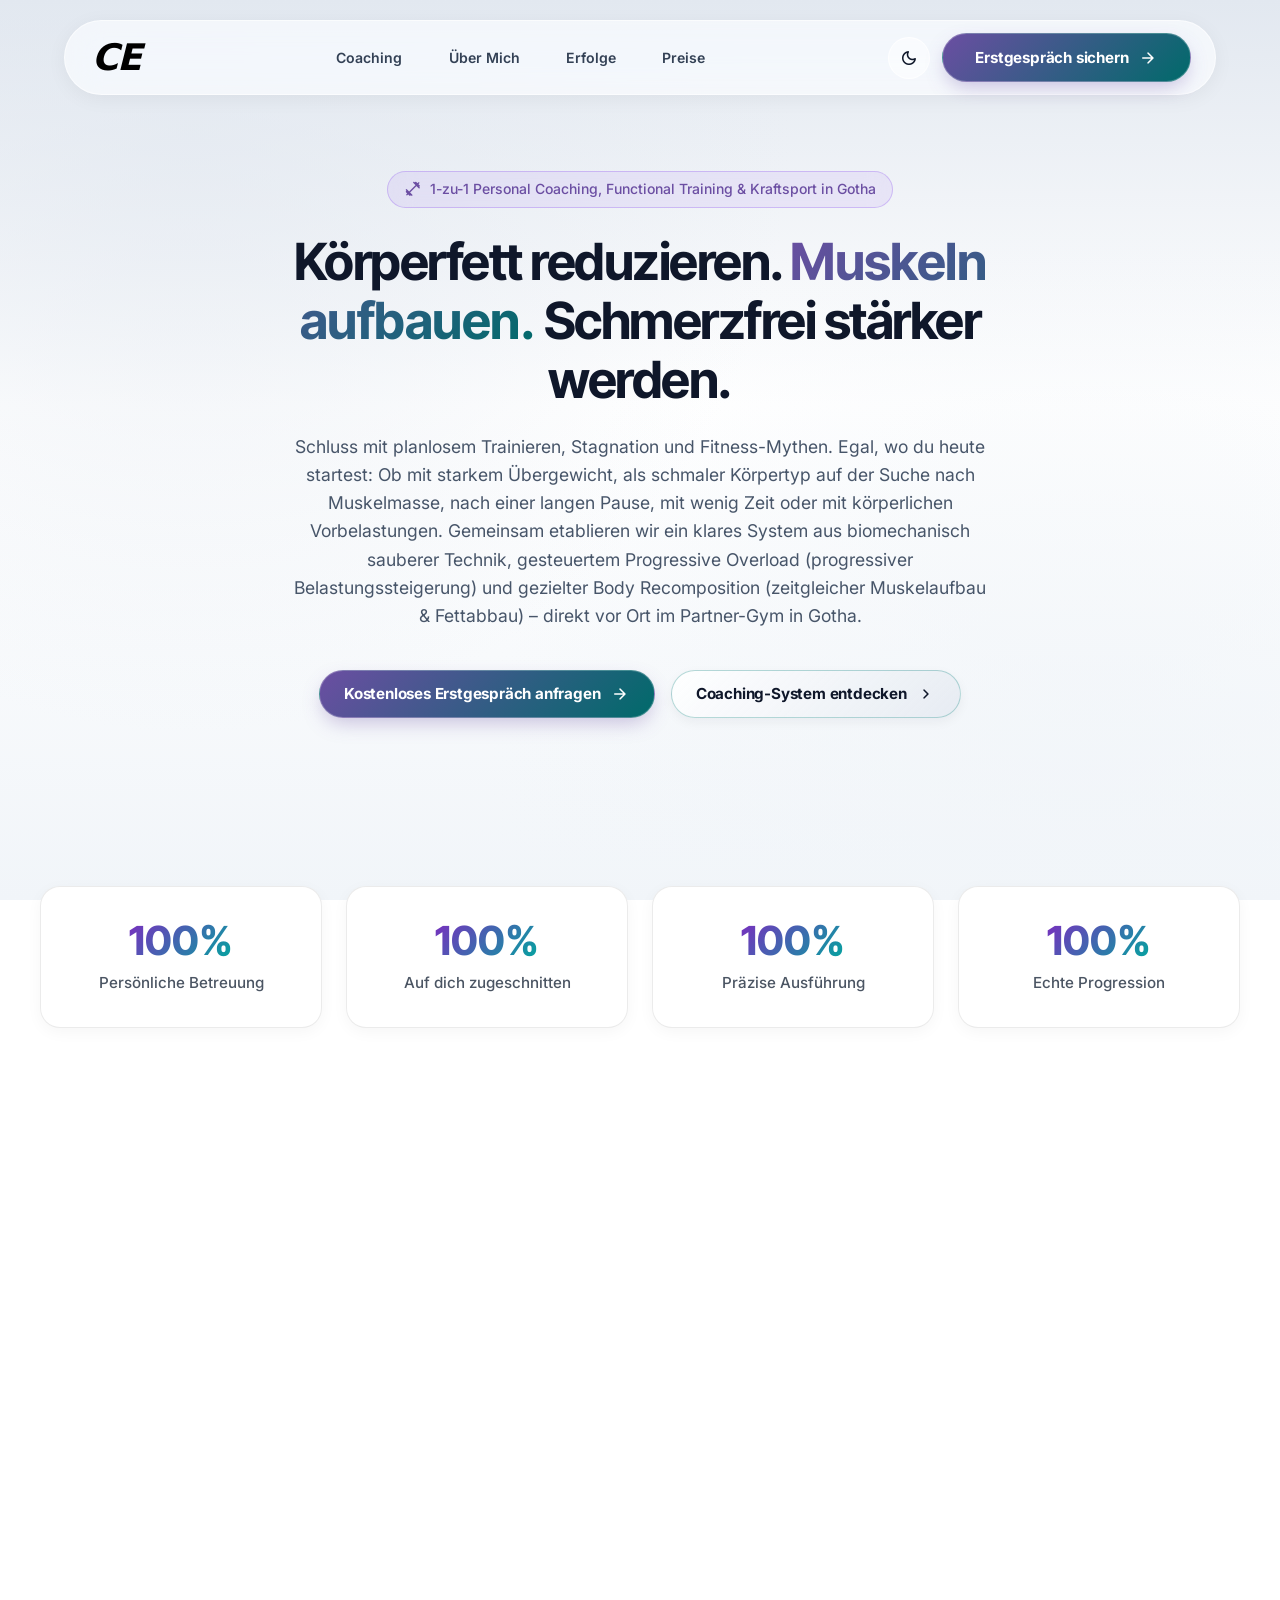
==== commit a8fc75ae: "feat(app): add workout tracker preview section and hub integration - Add landing page teaser section" ====
--- a/index.html
+++ b/index.html
@@ -1628,8 +1628,51 @@
               onclick="openModal('modal-faq-hub')"
             >
               <span class="material-symbols-rounded btn-icon">psychology</span>
-              <span>Wissens-Hub öffnen</span>
+              <span>Fitness-Hub öffnen</span>
             </button>
+          </div>
+        </section>
+
+        <section class="section app-preview-section" id="tracker-preview">
+          <div class="container">
+            <div class="app-preview-card">
+              <div class="app-card-glow"></div>
+
+              <div class="app-preview-badge">
+                <span class="pulse-dot"></span>
+                <span>In aktiver Entwicklung · Live Preview</span>
+              </div>
+
+              <h2 class="app-preview-title">
+                Der evidenzbasierte Workout Tracker
+              </h2>
+              <p class="app-preview-desc">
+                Optimiere deine Progression, RIR-Tracking und Trainingsvolumen
+                in Echtzeit. Aktuell entsteht die maßgeschneiderte Web-App als
+                digitaler Begleiter für dein Kraft- und Hypertrophietraining.
+              </p>
+
+              <div class="app-preview-actions">
+                <a
+                  href="https://3utbg8rv0xw4t5z.github.io/christian-erlebach/app/"
+                  target="_blank"
+                  rel="noopener noreferrer"
+                  class="app-btn app-btn-primary"
+                >
+                  <span class="material-symbols-rounded">rocket_launch</span>
+                  <span>Live-Prototyp testen</span>
+                </a>
+                <a
+                  href="https://github.com/3utbg8rv0xw4t5z/christian-erlebach"
+                  target="_blank"
+                  rel="noopener noreferrer"
+                  class="app-btn app-btn-secondary"
+                >
+                  <span class="material-symbols-rounded">code</span>
+                  <span>GitHub Repository</span>
+                </a>
+              </div>
+            </div>
           </div>
         </section>
 
@@ -2820,83 +2863,83 @@
             </p>
 
             <div class="hub-pills-container">
+              <button
+                class="hub-pill"
+                type="button"
+                onclick="
+                  window.open(
+                    'https://3utbg8rv0xw4t5z.github.io/christian-erlebach/app/',
+                    '_blank',
+                  )
+                "
+              >
+                <span class="material-symbols-rounded pill-icon"
+                  >smartphone</span
+                >
+                <span>Workout Tracker (Live-App Beta)</span>
+              </button>
               <button class="hub-pill" type="button" data-calc="all">
                 <span class="material-symbols-rounded pill-icon"
                   >calculate</span
                 >
                 <span>Alle 8 Rechner</span>
               </button>
-              <button class="hub-pill" type="button" data-search="Glossar">
+
+              <button class="hub-pill" type="button" data-search="glossar">
                 <span class="material-symbols-rounded pill-icon"
                   >menu_book</span
                 >
                 <span>Trainings-Glossar (A–Z)</span>
               </button>
+
               <button
                 class="hub-pill"
                 type="button"
-                data-search="Progressive Overload"
+                data-search="uebungskatalog"
               >
                 <span class="material-symbols-rounded pill-icon"
-                  >trending_up</span
-                >
-                <span>Progressive Overload</span>
+                  >fitness_center</span
+                >
+                <span>Kompletter Übungskatalog</span>
               </button>
+
+              <button class="hub-pill" type="button" data-search="berechnung">
+                <span class="material-symbols-rounded pill-icon"
+                  >functions</span
+                >
+                <span>Formeln &amp; Rechenwege</span>
+              </button>
+
               <button
                 class="hub-pill"
                 type="button"
-                data-search="Loaded Stretch"
+                data-search="komplettes faq"
               >
-                <span class="material-symbols-rounded pill-icon"
-                  >straighten</span
-                >
-                <span>Loaded Stretch &amp; ROM</span>
+                <span class="material-symbols-rounded pill-icon">quiz</span>
+                <span>Vollständiges FAQ (Alle Fragen)</span>
               </button>
-              <button class="hub-pill" type="button" data-search="Kabelzug">
-                <span class="material-symbols-rounded pill-icon">sync_alt</span>
-                <span>Freihantel vs. Kabel</span>
+
+              <button class="hub-pill" type="button" data-search="anfänger">
+                <span class="material-symbols-rounded pill-icon">school</span>
+                <span>Coaching für Anfänger &amp; Einstieg</span>
               </button>
-              <button class="hub-pill" type="button" data-search="RIR">
-                <span class="material-symbols-rounded pill-icon">speed</span>
-                <span>RIR &amp; Muskelversagen</span>
-              </button>
-              <button class="hub-pill" type="button" data-search="Creatin">
-                <span class="material-symbols-rounded pill-icon"
-                  >water_drop</span
-                >
-                <span>Kreatin-Monohydrat</span>
-              </button>
-              <button class="hub-pill" type="button" data-search="Protein">
-                <span class="material-symbols-rounded pill-icon"
-                  >restaurant</span
-                >
-                <span>Proteinbedarf &amp; Timing</span>
-              </button>
+
               <button
                 class="hub-pill"
                 type="button"
-                data-search="Recomposition"
+                data-search="recomposition"
               >
-                <span class="material-symbols-rounded pill-icon"
-                  >autorenew</span
-                >
-                <span>Body Recomposition</span>
+                <span class="material-symbols-rounded pill-icon">sync</span>
+                <span>Gleichzeitig Fettabbau &amp; Muskelaufbau</span>
               </button>
-              <button class="hub-pill" type="button" data-search="Schmerz">
-                <span class="material-symbols-rounded pill-icon"
-                  >health_and_safety</span
-                >
-                <span>Rücken- &amp; Gelenkschmerz</span>
-              </button>
-              <button class="hub-pill" type="button" data-search="Plateau">
-                <span class="material-symbols-rounded pill-icon">bolt</span>
-                <span>Plateau &amp; Deload</span>
-              </button>
-              <button class="hub-pill" type="button" data-search="Cardio">
-                <span class="material-symbols-rounded pill-icon"
-                  >directions_run</span
-                >
-                <span>Cardio &amp; Hypertrophie</span>
+
+              <button
+                class="hub-pill"
+                type="button"
+                data-search="gelenkschmerzen"
+              >
+                <span class="material-symbols-rounded pill-icon">healing</span>
+                <span>Training bei Rücken- &amp; Gelenkschmerz</span>
               </button>
             </div>
           </div>
@@ -2952,5 +2995,17 @@
     <script src="src/frameworks/aos/aos.js" defer></script>
     <script src="src/js/knowledge-base.js?v=8" defer></script>
     <script src="src/js/script.js?v=9" defer></script>
+    <script>
+      if ("serviceWorker" in navigator) {
+        window.addEventListener("load", () => {
+          navigator.serviceWorker
+            .register("./sw.js")
+            .then((reg) => console.log("Service Worker aktiv:", reg.scope))
+            .catch((err) =>
+              console.error("Service Worker Registrierungsfehler:", err),
+            );
+        });
+      }
+    </script>
   </body>
 </html>
--- a/src/css/style.css
+++ b/src/css/style.css
@@ -8672,10 +8672,13 @@
 /* --------------------------------------------------------------------------
    3. INHALTS-STREAM & FEED-LAYOUT
    -------------------------------------------------------------------------- */
+/* --------------------------------------------------------------------------
+   3. INHALTS-STREAM & FEED-LAYOUT (MIT MEHR ABSTAND NACH UNTEN)
+   -------------------------------------------------------------------------- */
 .hub-gemini-body {
   flex: 1;
   overflow-y: auto;
-  padding: 1.4rem clamp(1rem, 3vw, 1.8rem) 0.5rem clamp(1rem, 3vw, 1.8rem);
+  padding: 1.4rem clamp(1rem, 3vw, 1.8rem) 1.4rem clamp(1rem, 3vw, 1.8rem) !important;
   display: flex;
   flex-direction: column;
   gap: 1.25rem;
@@ -9297,3 +9300,194 @@
     margin-bottom: 16px !important; /* Hält die Leiste zuverlässig von der Unterkante fern */
   }
 }
+
+/* ==========================================================================
+   APP PREVIEW SECTION & CARD (PASSEND ZUM GESAMTDESIGN)
+   ========================================================================== */
+.app-preview-section {
+  padding: clamp(3rem, 6vw, 5rem) 1rem;
+  position: relative;
+  overflow: hidden;
+}
+
+.app-preview-card {
+  position: relative;
+  background: rgba(18, 24, 38, 0.75);
+  border: 1px solid rgba(255, 255, 255, 0.1);
+  border-radius: 24px;
+  padding: clamp(2rem, 5vw, 3.5rem) clamp(1.25rem, 4vw, 2.5rem);
+  text-align: center;
+  max-width: 860px;
+  margin: 0 auto;
+  backdrop-filter: blur(16px);
+  -webkit-backdrop-filter: blur(16px);
+  box-shadow: 0 20px 40px rgba(0, 0, 0, 0.35);
+  overflow: hidden;
+}
+
+/* Subtiler Glow-Effekt */
+.app-card-glow {
+  position: absolute;
+  top: -40%;
+  left: 50%;
+  transform: translateX(-50%);
+  width: 320px;
+  height: 200px;
+  background: radial-gradient(
+    circle,
+    rgba(59, 130, 246, 0.25) 0%,
+    rgba(99, 102, 241, 0) 70%
+  );
+  filter: blur(40px);
+  pointer-events: none;
+  z-index: 0;
+}
+
+/* Badge mit pulsierendem Punkt */
+.app-preview-badge {
+  position: relative;
+  z-index: 1;
+  display: inline-flex;
+  align-items: center;
+  gap: 8px;
+  padding: 6px 16px;
+  border-radius: 50px;
+  background: rgba(34, 197, 94, 0.12);
+  border: 1px solid rgba(34, 197, 94, 0.3);
+  color: #4ade80;
+  font-size: 0.825rem;
+  font-weight: 600;
+  letter-spacing: 0.02em;
+  margin-bottom: 1.25rem;
+}
+
+.pulse-dot {
+  width: 8px;
+  height: 8px;
+  background: #22c55e;
+  border-radius: 50%;
+  box-shadow: 0 0 10px #22c55e;
+  animation: pulseAppDot 2s infinite ease-in-out;
+}
+
+@keyframes pulseAppDot {
+  0%,
+  100% {
+    transform: scale(0.9);
+    opacity: 0.7;
+  }
+  50% {
+    transform: scale(1.3);
+    opacity: 1;
+  }
+}
+
+/* Typografie */
+.app-preview-title {
+  position: relative;
+  z-index: 1;
+  font-size: clamp(1.6rem, 3.5vw, 2.3rem);
+  font-weight: 700;
+  line-height: 1.25;
+  margin-bottom: 1rem;
+  color: #ffffff;
+}
+
+.app-preview-desc {
+  position: relative;
+  z-index: 1;
+  font-size: clamp(0.95rem, 1.8vw, 1.05rem);
+  color: #94a3b8;
+  line-height: 1.65;
+  max-width: 620px;
+  margin: 0 auto 2.25rem auto;
+}
+
+/* Button-Container */
+.app-preview-actions {
+  position: relative;
+  z-index: 1;
+  display: flex;
+  justify-content: center;
+  align-items: center;
+  gap: 1rem;
+  flex-wrap: wrap;
+}
+
+/* Basis-Button-Style mit stark abgerundeten Ecken */
+.app-btn {
+  display: inline-flex;
+  align-items: center;
+  justify-content: center;
+  gap: 10px;
+  padding: 0.85rem 1.75rem;
+  font-size: 0.95rem;
+  font-weight: 600;
+  border-radius: 50px; /* Schön weich und komplett abgerundet */
+  text-decoration: none;
+  transition: all 0.3s cubic-bezier(0.4, 0, 0.2, 1);
+  cursor: pointer;
+}
+
+.app-btn .material-symbols-rounded {
+  font-size: 1.25rem;
+}
+
+/* 1. Primärer Gradient-Button (Wie Fitness-Hub öffnen) */
+.app-btn-primary {
+  background: linear-gradient(135deg, #3b82f6 0%, #6366f1 100%);
+  color: #ffffff !important;
+  border: 1px solid rgba(255, 255, 255, 0.2);
+  box-shadow: 0 4px 20px rgba(59, 130, 246, 0.35);
+}
+
+.app-btn-primary:hover {
+  transform: translateY(-2px);
+  box-shadow: 0 8px 25px rgba(59, 130, 246, 0.5);
+  background: linear-gradient(135deg, #2563eb 0%, #4f46e5 100%);
+}
+
+/* 2. Sekundärer Ghost-Button (GitHub) */
+.app-btn-secondary {
+  background: rgba(255, 255, 255, 0.05);
+  color: #e2e8f0 !important;
+  border: 1px solid rgba(255, 255, 255, 0.15);
+}
+
+.app-btn-secondary:hover {
+  transform: translateY(-2px);
+  background: rgba(255, 255, 255, 0.1);
+  border-color: rgba(255, 255, 255, 0.3);
+  color: #ffffff !important;
+}
+
+/* --- LIGHT MODE ANPASSUNG --- */
+body.light-theme .app-preview-card,
+[data-theme="light"] .app-preview-card {
+  background: rgba(255, 255, 255, 0.85);
+  border-color: rgba(0, 0, 0, 0.08);
+  box-shadow: 0 15px 35px rgba(0, 0, 0, 0.08);
+}
+
+body.light-theme .app-preview-title,
+[data-theme="light"] .app-preview-title {
+  color: #0f172a;
+}
+
+body.light-theme .app-preview-desc,
+[data-theme="light"] .app-preview-desc {
+  color: #475569;
+}
+
+body.light-theme .app-btn-secondary,
+[data-theme="light"] .app-btn-secondary {
+  background: #f1f5f9;
+  color: #1e293b !important;
+  border-color: #cbd5e1;
+}
+
+body.light-theme .app-btn-secondary:hover,
+[data-theme="light"] .app-btn-secondary:hover {
+  background: #e2e8f0;
+  color: #0f172a !important;
+}
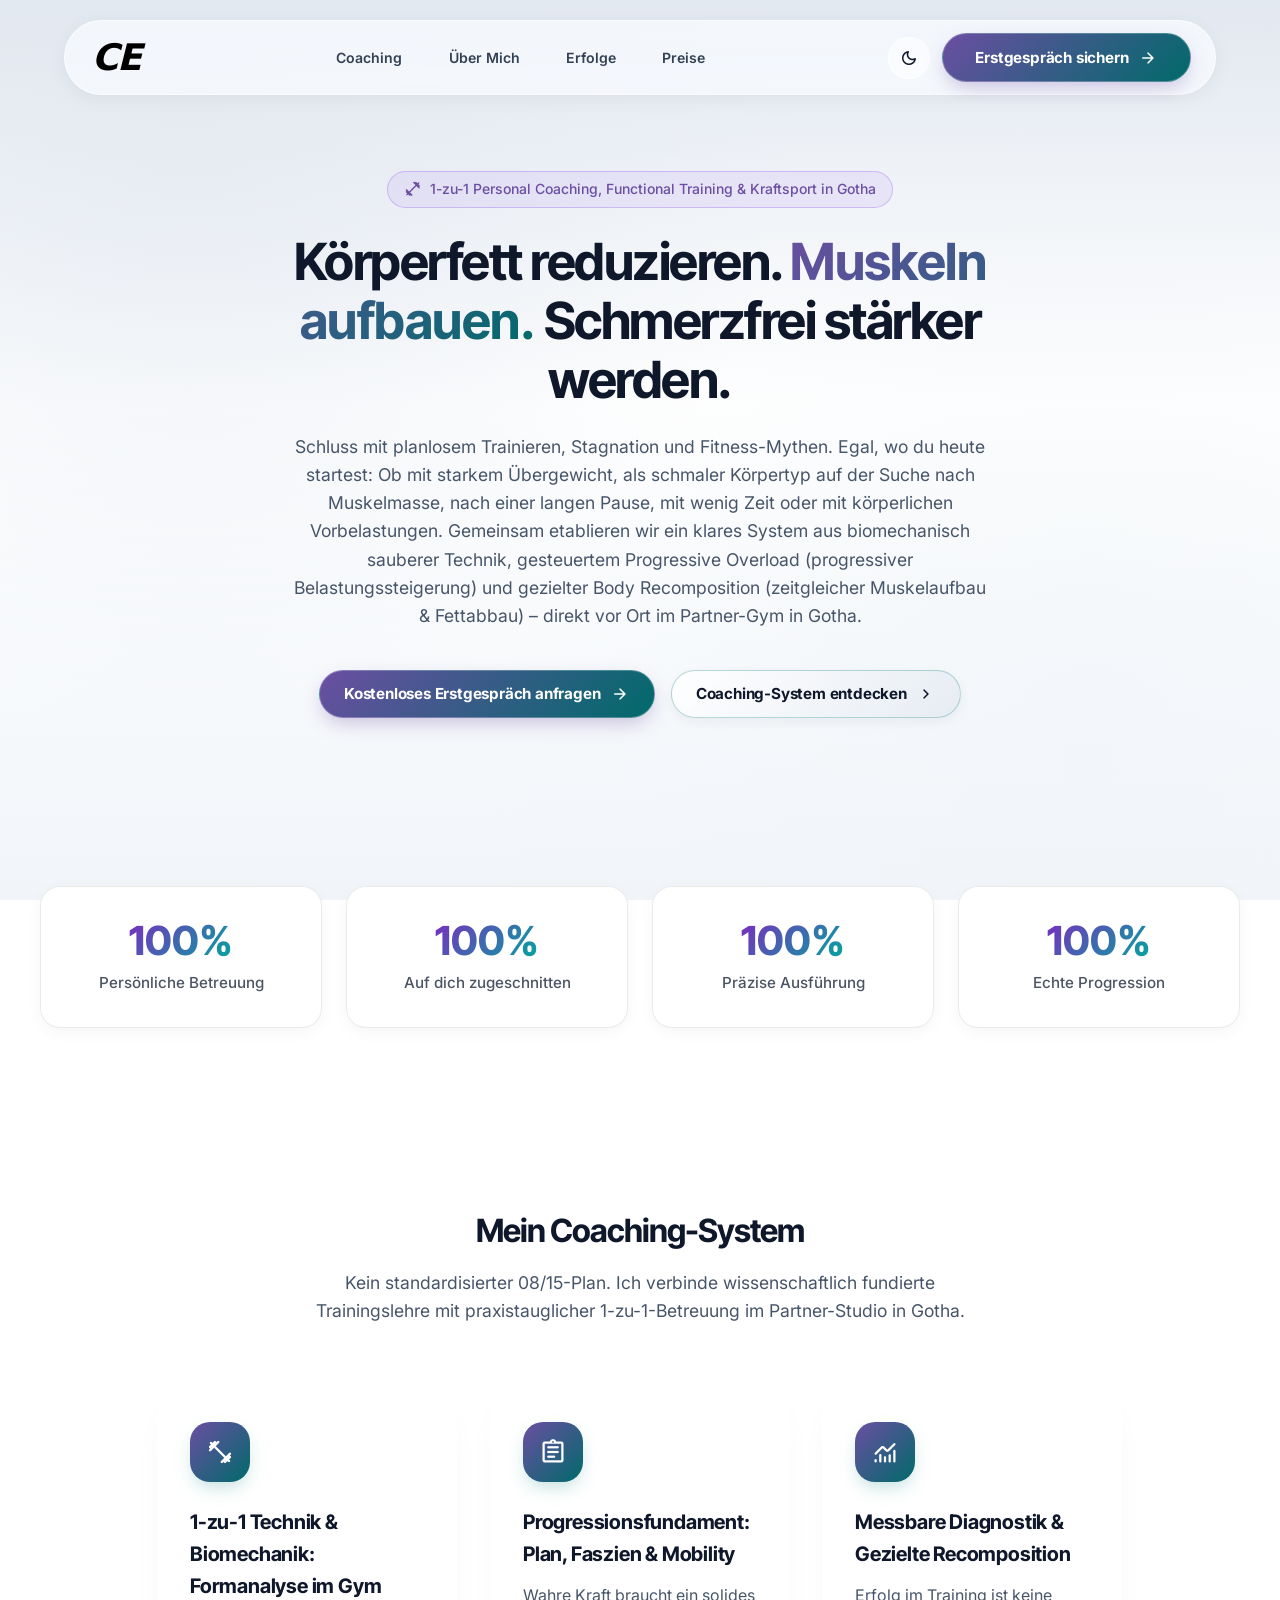
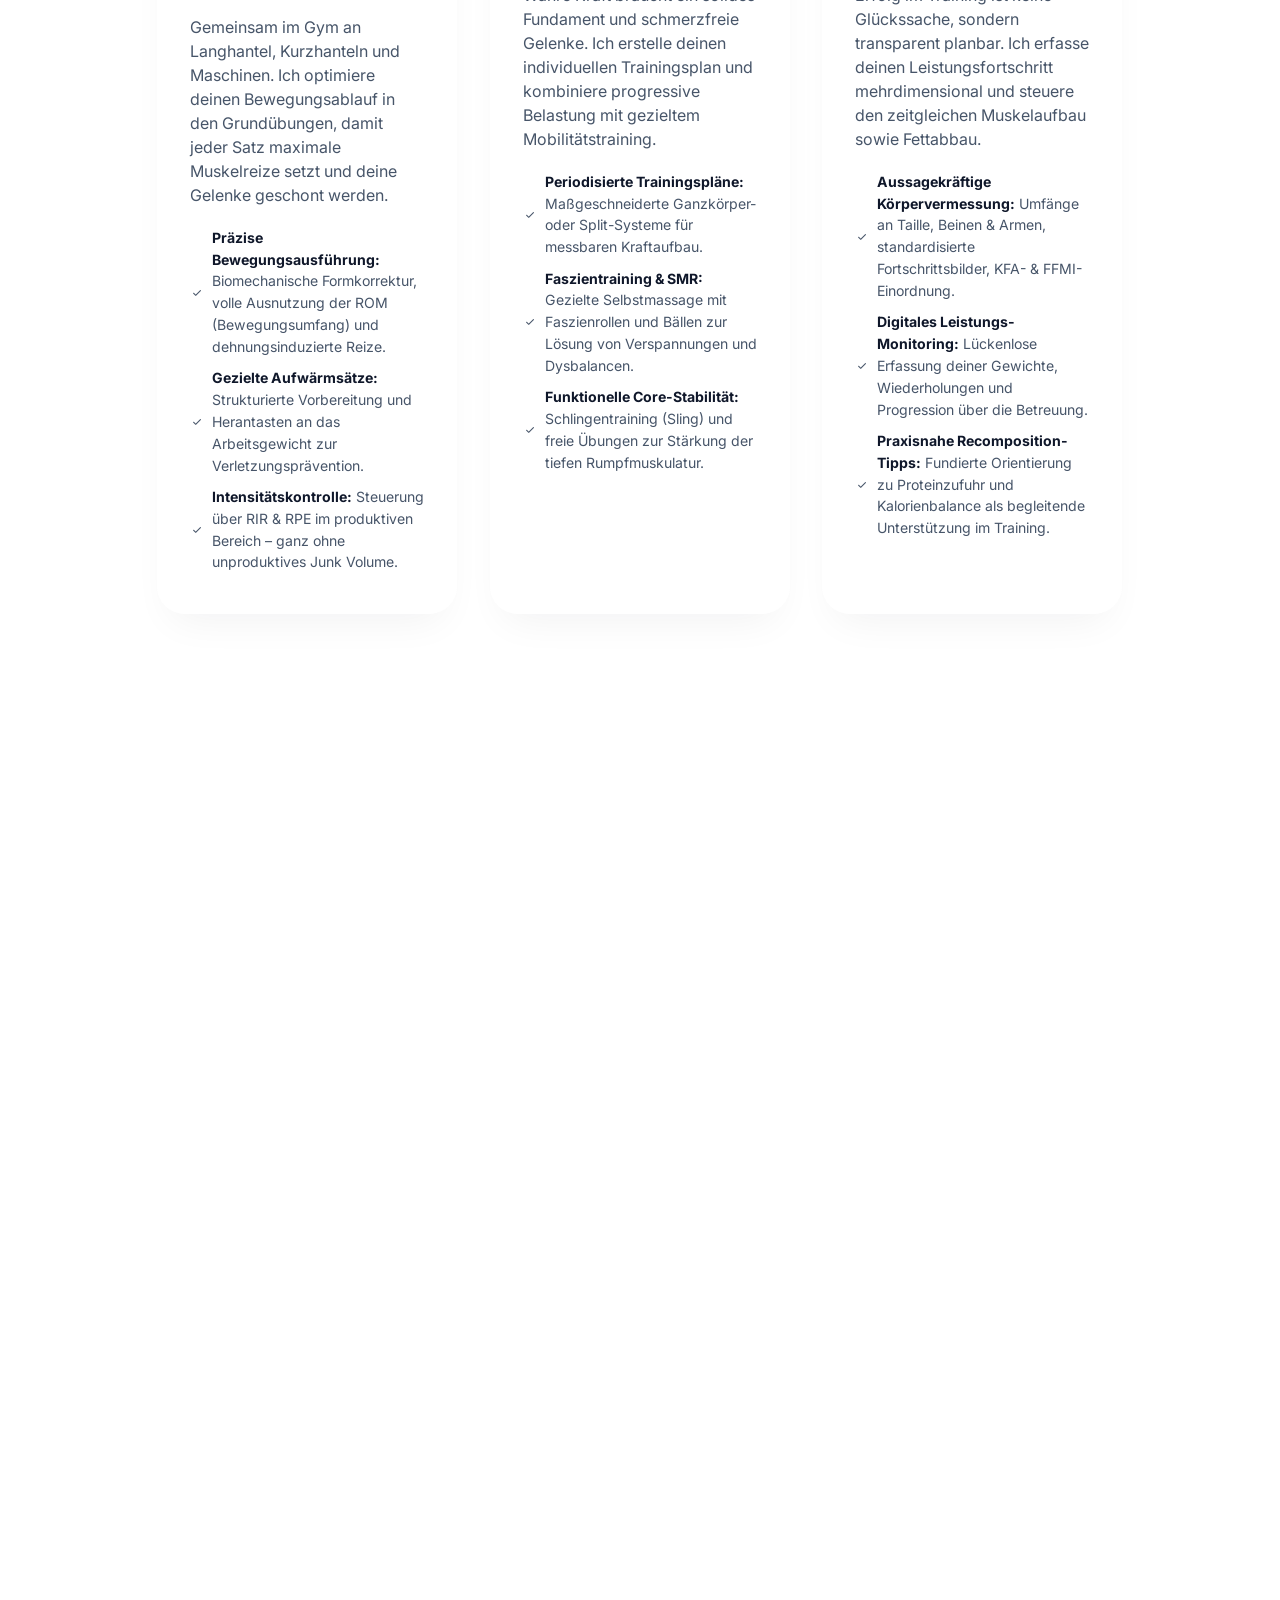
==== commit bdf0aa10: "pwa & sw fixes" ====
--- a/index.html
+++ b/index.html
@@ -2999,10 +2999,12 @@
       if ("serviceWorker" in navigator) {
         window.addEventListener("load", () => {
           navigator.serviceWorker
-            .register("./sw.js")
-            .then((reg) => console.log("Service Worker aktiv:", reg.scope))
+            .register("/christian-erlebach/sw.js", {
+              scope: "/christian-erlebach/",
+            })
+            .then((reg) => console.log("[Root SW] Aktiv:", reg.scope))
             .catch((err) =>
-              console.error("Service Worker Registrierungsfehler:", err),
+              console.error("[Root SW] Registrierungsfehler:", err),
             );
         });
       }
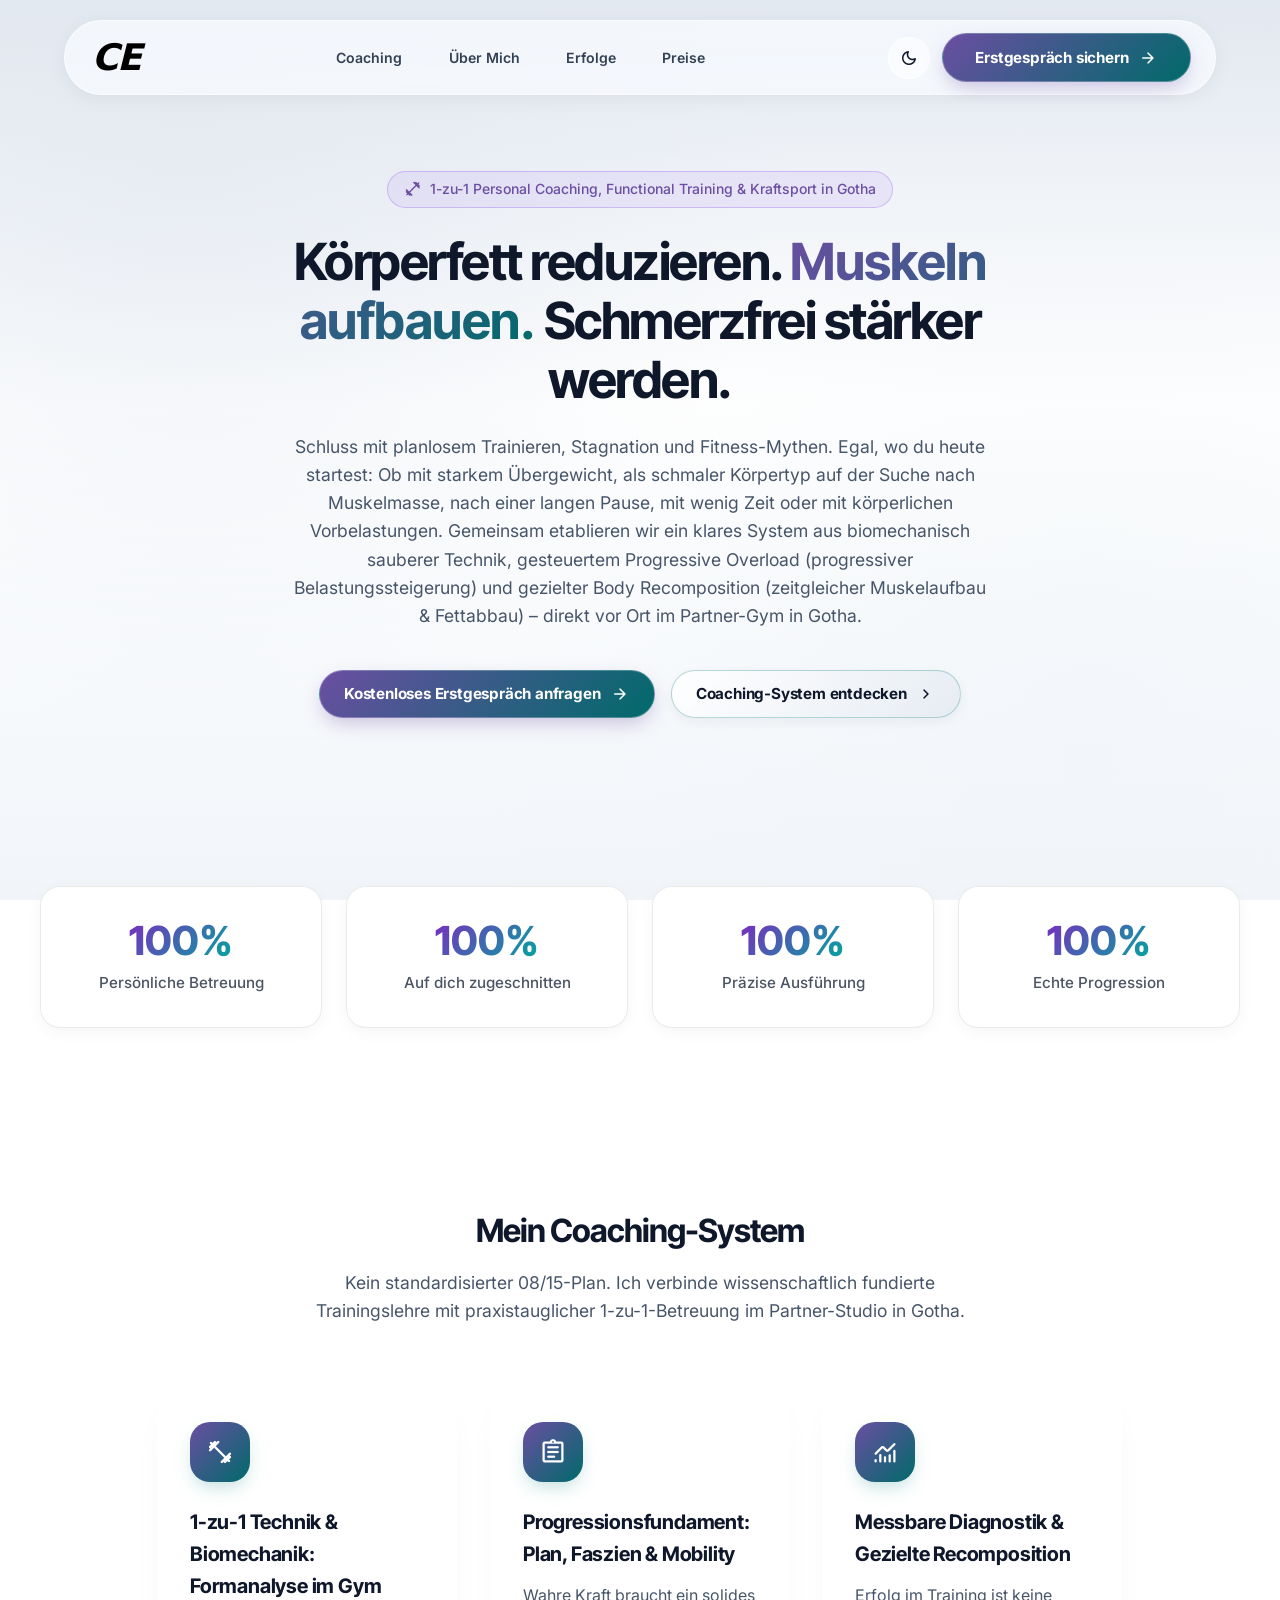
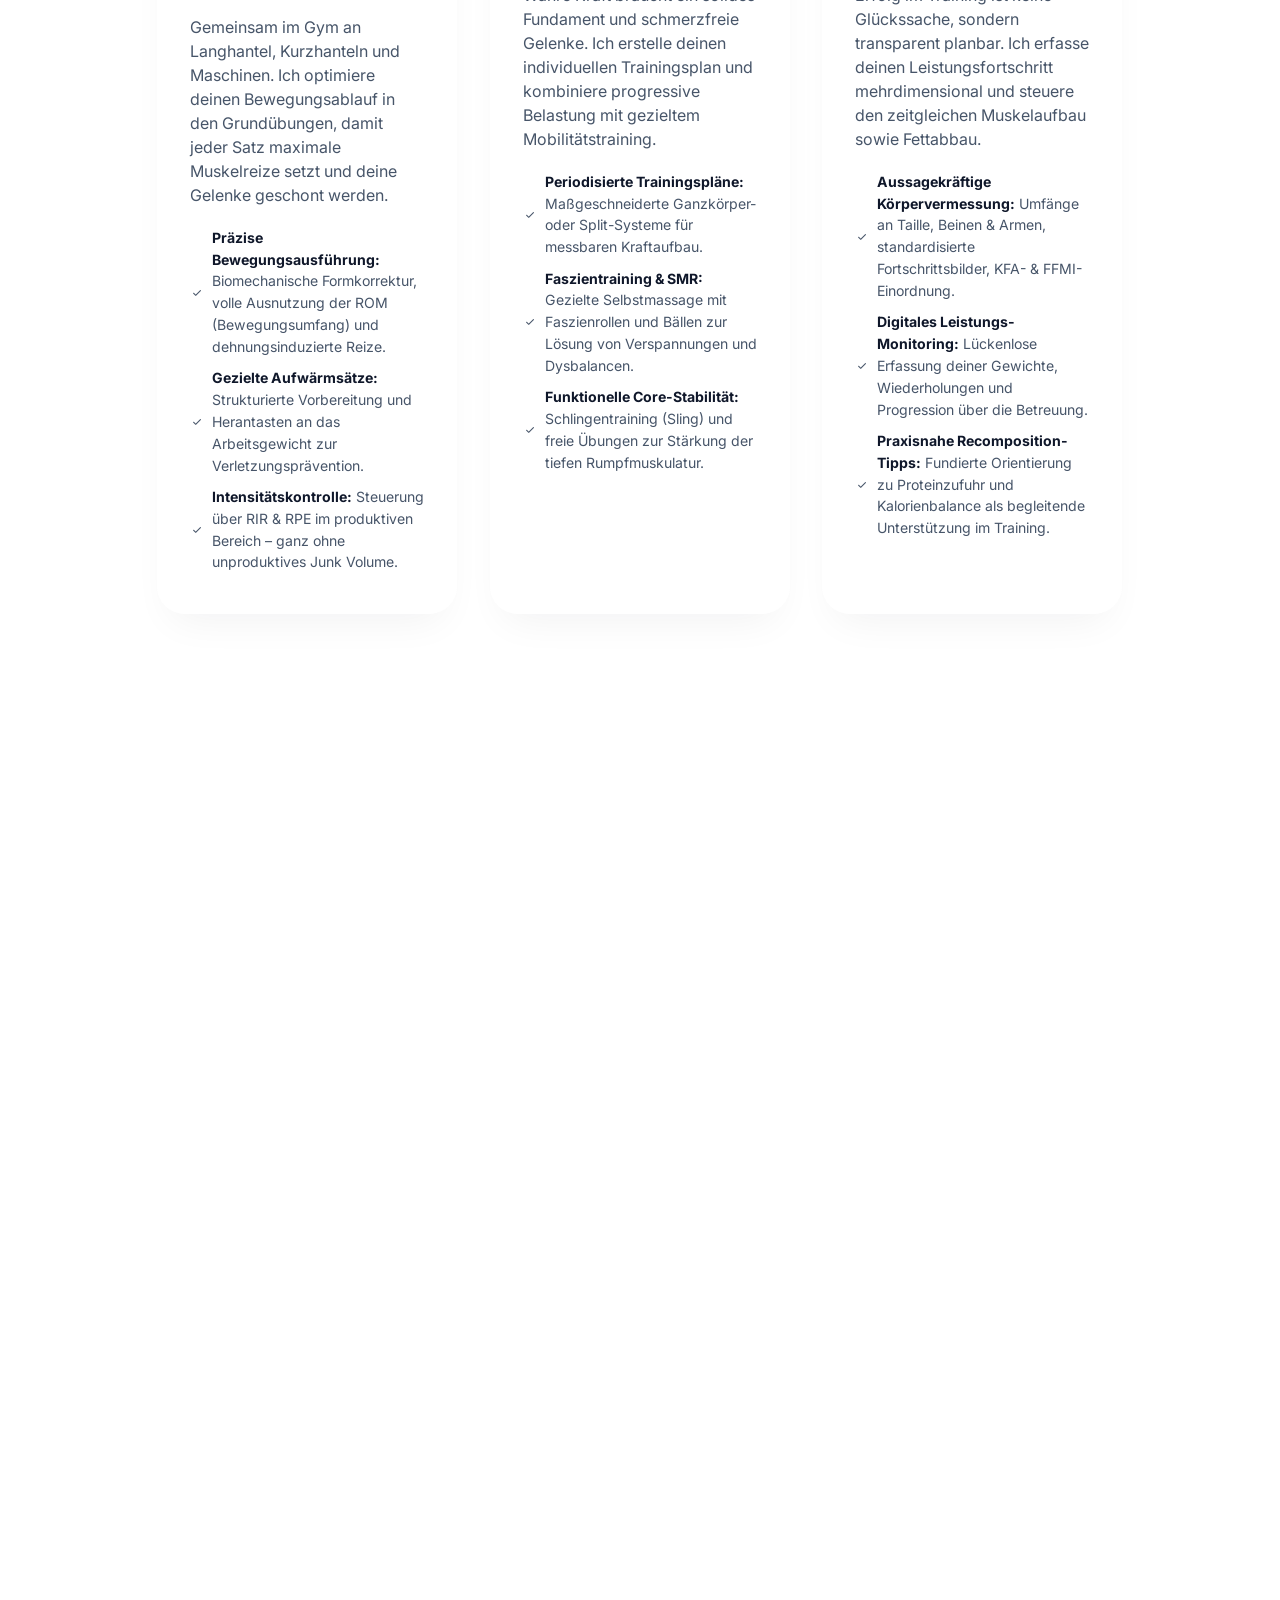
==== commit 98c3b325: "fleat: new section and hrefs changes" ====
--- a/index.html
+++ b/index.html
@@ -1640,7 +1640,7 @@
 
               <div class="app-preview-badge">
                 <span class="pulse-dot"></span>
-                <span>In aktiver Entwicklung · Live Preview</span>
+                <span>In aktiver Entwicklung</span>
               </div>
 
               <h2 class="app-preview-title">
@@ -1654,7 +1654,7 @@
 
               <div class="app-preview-actions">
                 <a
-                  href="https://3utbg8rv0xw4t5z.github.io/christian-erlebach/app/"
+                  href="https://3utbg8rv0xw4t5z.github.io/workout-tracker/"
                   target="_blank"
                   rel="noopener noreferrer"
                   class="app-btn app-btn-primary"
@@ -1663,7 +1663,7 @@
                   <span>Live-Prototyp testen</span>
                 </a>
                 <a
-                  href="https://github.com/3utbg8rv0xw4t5z/christian-erlebach"
+                  href="https://github.com/3utbg8rv0xw4t5z/workout-tracker"
                   target="_blank"
                   rel="noopener noreferrer"
                   class="app-btn app-btn-secondary"
@@ -2868,7 +2868,7 @@
                 type="button"
                 onclick="
                   window.open(
-                    'https://3utbg8rv0xw4t5z.github.io/christian-erlebach/app/',
+                    'https://3utbg8rv0xw4t5z.github.io/workout-tracker/',
                     '_blank',
                   )
                 "
--- a/src/css/style.css
+++ b/src/css/style.css
@@ -9302,10 +9302,10 @@
 }
 
 /* ==========================================================================
-   APP PREVIEW SECTION & CARD (PASSEND ZUM GESAMTDESIGN)
+   APP PREVIEW SECTION & CARD (KOMPAKT & MOBILE-OPTIMIERT)
    ========================================================================== */
 .app-preview-section {
-  padding: clamp(3rem, 6vw, 5rem) 1rem;
+  padding: clamp(2.5rem, 5vw, 4.5rem) 1rem;
   position: relative;
   overflow: hidden;
 }
@@ -9314,8 +9314,8 @@
   position: relative;
   background: rgba(18, 24, 38, 0.75);
   border: 1px solid rgba(255, 255, 255, 0.1);
-  border-radius: 24px;
-  padding: clamp(2rem, 5vw, 3.5rem) clamp(1.25rem, 4vw, 2.5rem);
+  border-radius: 20px;
+  padding: clamp(1.5rem, 4vw, 3rem) clamp(0.85rem, 3vw, 2rem);
   text-align: center;
   max-width: 860px;
   margin: 0 auto;
@@ -9331,11 +9331,11 @@
   top: -40%;
   left: 50%;
   transform: translateX(-50%);
-  width: 320px;
-  height: 200px;
+  width: 280px;
+  height: 180px;
   background: radial-gradient(
     circle,
-    rgba(59, 130, 246, 0.25) 0%,
+    rgba(59, 130, 246, 0.2) 0%,
     rgba(99, 102, 241, 0) 70%
   );
   filter: blur(40px);
@@ -9343,31 +9343,36 @@
   z-index: 0;
 }
 
-/* Badge mit pulsierendem Punkt */
+/* Badge mit pulsierendem Punkt (Kompakt & garantiert kein Overflow bei 320px) */
 .app-preview-badge {
   position: relative;
   z-index: 1;
   display: inline-flex;
   align-items: center;
-  gap: 8px;
-  padding: 6px 16px;
+  justify-content: center;
+  gap: 6px;
+  padding: 4px 10px;
   border-radius: 50px;
   background: rgba(34, 197, 94, 0.12);
   border: 1px solid rgba(34, 197, 94, 0.3);
   color: #4ade80;
-  font-size: 0.825rem;
+  font-size: clamp(0.7rem, 2.5vw, 0.78rem);
   font-weight: 600;
-  letter-spacing: 0.02em;
-  margin-bottom: 1.25rem;
+  letter-spacing: 0.01em;
+  margin-bottom: 1.1rem;
+  white-space: nowrap;
+  max-width: 100%;
+  box-sizing: border-box;
 }
 
 .pulse-dot {
-  width: 8px;
-  height: 8px;
+  width: 6px;
+  height: 6px;
   background: #22c55e;
   border-radius: 50%;
-  box-shadow: 0 0 10px #22c55e;
+  box-shadow: 0 0 6px #22c55e;
   animation: pulseAppDot 2s infinite ease-in-out;
+  flex-shrink: 0;
 }
 
 @keyframes pulseAppDot {
@@ -9386,21 +9391,21 @@
 .app-preview-title {
   position: relative;
   z-index: 1;
-  font-size: clamp(1.6rem, 3.5vw, 2.3rem);
+  font-size: clamp(1.3rem, 4vw, 2.1rem);
   font-weight: 700;
   line-height: 1.25;
-  margin-bottom: 1rem;
+  margin-bottom: 0.85rem;
   color: #ffffff;
 }
 
 .app-preview-desc {
   position: relative;
   z-index: 1;
-  font-size: clamp(0.95rem, 1.8vw, 1.05rem);
+  font-size: clamp(0.85rem, 2vw, 1rem);
   color: #94a3b8;
-  line-height: 1.65;
-  max-width: 620px;
-  margin: 0 auto 2.25rem auto;
+  line-height: 1.6;
+  max-width: 600px;
+  margin: 0 auto clamp(1.25rem, 2.5vw, 1.85rem) auto;
 }
 
 /* Button-Container */
@@ -9410,44 +9415,48 @@
   display: flex;
   justify-content: center;
   align-items: center;
-  gap: 1rem;
+  gap: 0.65rem;
   flex-wrap: wrap;
-}
-
-/* Basis-Button-Style mit stark abgerundeten Ecken */
+  width: 100%;
+}
+
+/* Basis-Button-Style: Schlanker, dezent & elegant */
 .app-btn {
   display: inline-flex;
   align-items: center;
   justify-content: center;
-  gap: 10px;
-  padding: 0.85rem 1.75rem;
-  font-size: 0.95rem;
+  gap: 6px;
+  padding: 0.6rem 1.2rem; /* Spürbar schlanker */
+  font-size: clamp(0.8rem, 2.4vw, 0.88rem); /* Dezente Schriftgröße */
   font-weight: 600;
-  border-radius: 50px; /* Schön weich und komplett abgerundet */
+  border-radius: 50px;
   text-decoration: none;
-  transition: all 0.3s cubic-bezier(0.4, 0, 0.2, 1);
+  transition: all 0.25s ease;
   cursor: pointer;
+  white-space: nowrap;
+  box-sizing: border-box;
 }
 
 .app-btn .material-symbols-rounded {
-  font-size: 1.25rem;
-}
-
-/* 1. Primärer Gradient-Button (Wie Fitness-Hub öffnen) */
+  font-size: 1.1rem; /* Kleineres Icon */
+  flex-shrink: 0;
+}
+
+/* 1. Primärer Gradient-Button */
 .app-btn-primary {
   background: linear-gradient(135deg, #3b82f6 0%, #6366f1 100%);
   color: #ffffff !important;
   border: 1px solid rgba(255, 255, 255, 0.2);
-  box-shadow: 0 4px 20px rgba(59, 130, 246, 0.35);
+  box-shadow: 0 4px 14px rgba(59, 130, 246, 0.25);
 }
 
 .app-btn-primary:hover {
   transform: translateY(-2px);
-  box-shadow: 0 8px 25px rgba(59, 130, 246, 0.5);
+  box-shadow: 0 6px 18px rgba(59, 130, 246, 0.4);
   background: linear-gradient(135deg, #2563eb 0%, #4f46e5 100%);
 }
 
-/* 2. Sekundärer Ghost-Button (GitHub) */
+/* 2. Sekundärer Ghost-Button */
 .app-btn-secondary {
   background: rgba(255, 255, 255, 0.05);
   color: #e2e8f0 !important;
@@ -9459,6 +9468,20 @@
   background: rgba(255, 255, 255, 0.1);
   border-color: rgba(255, 255, 255, 0.3);
   color: #ffffff !important;
+}
+
+/* --- MOBILE BREAKPOINT (< 520px) --- */
+@media (max-width: 520px) {
+  .app-preview-actions {
+    flex-direction: column;
+    width: 100%;
+    gap: 8px;
+  }
+
+  .app-btn {
+    width: 100%;
+    padding: 0.65rem 1rem; /* Flach und sauber für Mobile */
+  }
 }
 
 /* --- LIGHT MODE ANPASSUNG --- */
@@ -9491,3 +9514,268 @@
   background: #e2e8f0;
   color: #0f172a !important;
 }
+
+/* Badge mit exakt vertikal zentriertem Punkt */
+.app-preview-badge {
+  position: relative;
+  z-index: 1;
+  display: inline-flex;
+  align-items: center;
+  justify-content: center;
+  gap: 6px;
+  padding: 4px 10px;
+  border-radius: 50px;
+  background: rgba(34, 197, 94, 0.12);
+  border: 1px solid rgba(34, 197, 94, 0.3);
+  color: #4ade80;
+  font-size: clamp(0.7rem, 2.5vw, 0.76rem);
+  font-weight: 600;
+  letter-spacing: 0.01em;
+  margin-bottom: 1.1rem;
+  white-space: nowrap;
+  max-width: 100%;
+  box-sizing: border-box;
+  line-height: 1; /* Hält die Box exakt bündig zur Schrifthöhe */
+}
+
+.pulse-dot {
+  width: 6px;
+  height: 6px;
+  min-width: 6px;
+  background: #22c55e;
+  border-radius: 50%;
+  box-shadow: 0 0 6px #22c55e;
+  animation: pulseAppDot 2s infinite ease-in-out;
+  flex-shrink: 0;
+  display: inline-block;
+  vertical-align: middle;
+  transform: translateY(0); /* Garantiert kein Versatz nach oben/unten */
+}
+
+/* Dezentere, flachere Buttons */
+.app-btn {
+  display: inline-flex;
+  align-items: center;
+  justify-content: center;
+  gap: 6px;
+  padding: 0.5rem 1rem; /* Schön schlank */
+  font-size: clamp(0.78rem, 2.3vw, 0.84rem); /* Kompakte Schrift */
+  font-weight: 600;
+  border-radius: 50px;
+  text-decoration: none;
+  transition: all 0.25s ease;
+  cursor: pointer;
+  white-space: nowrap;
+  box-sizing: border-box;
+  line-height: 1.3;
+}
+
+.app-btn .material-symbols-rounded {
+  font-size: 1.05rem; /* Dezent verkleinertes Icon */
+  flex-shrink: 0;
+}
+
+/* Mobile Breakpoint für die Buttons (< 520px) */
+@media (max-width: 520px) {
+  .app-preview-actions {
+    flex-direction: column;
+    width: 100%;
+    gap: 7px;
+  }
+
+  .app-btn {
+    width: 100%;
+    padding: 0.52rem 0.9rem; /* Flach und dezent */
+  }
+}
+
+/* ==========================================================================
+   APP PREVIEW SECTION (FREISTEHEND OHNE BOX / HINTERGRUND)
+   ========================================================================== */
+.app-preview-section {
+  padding: clamp(2.5rem, 5vw, 4.5rem) 1rem;
+  position: relative;
+  text-align: center;
+}
+
+/* Card-Container auf transparent & rahmenlos zurückgesetzt */
+.app-preview-card {
+  position: relative;
+  background: transparent !important;
+  border: none !important;
+  border-radius: 0 !important;
+  padding: 0 !important;
+  box-shadow: none !important;
+  backdrop-filter: none !important;
+  -webkit-backdrop-filter: none !important;
+  max-width: 680px;
+  margin: 0 auto;
+}
+
+/* Glow-Effekt komplett ausblenden */
+.app-card-glow {
+  display: none !important;
+}
+
+/* Badge: Kompakt & dezent eingerahmt */
+.app-preview-badge {
+  position: relative;
+  display: inline-flex;
+  align-items: center;
+  justify-content: center;
+  gap: 6px;
+  padding: 4px 12px;
+  border-radius: 50px;
+  background: rgba(34, 197, 94, 0.12);
+  border: 1px solid rgba(34, 197, 94, 0.3);
+  color: #4ade80;
+  font-size: clamp(0.7rem, 2.5vw, 0.76rem);
+  font-weight: 600;
+  letter-spacing: 0.01em;
+  margin-bottom: 1.25rem;
+  white-space: nowrap;
+  max-width: 100%;
+  box-sizing: border-box;
+  line-height: 1;
+}
+
+.pulse-dot {
+  width: 6px;
+  height: 6px;
+  min-width: 6px;
+  background: #22c55e;
+  border-radius: 50%;
+  box-shadow: 0 0 6px #22c55e;
+  animation: pulseAppDot 2s infinite ease-in-out;
+  flex-shrink: 0;
+  display: inline-block;
+  vertical-align: middle;
+}
+
+@keyframes pulseAppDot {
+  0%,
+  100% {
+    transform: scale(0.9);
+    opacity: 0.7;
+  }
+  50% {
+    transform: scale(1.3);
+    opacity: 1;
+  }
+}
+
+/* Typografie */
+.app-preview-title {
+  font-size: clamp(1.35rem, 4.5vw, 2.2rem);
+  font-weight: 700;
+  line-height: 1.25;
+  margin-bottom: 0.85rem;
+  color: #ffffff;
+}
+
+.app-preview-desc {
+  font-size: clamp(0.85rem, 2.2vw, 1rem);
+  color: #94a3b8;
+  line-height: 1.6;
+  max-width: 580px;
+  margin: 0 auto clamp(1.25rem, 3vw, 1.85rem) auto;
+}
+
+/* Button-Container */
+.app-preview-actions {
+  display: flex;
+  justify-content: center;
+  align-items: center;
+  gap: 0.65rem;
+  flex-wrap: wrap;
+  width: 100%;
+}
+
+/* Dezentere, flachere Buttons */
+.app-btn {
+  display: inline-flex;
+  align-items: center;
+  justify-content: center;
+  gap: 6px;
+  padding: 0.5rem 1rem;
+  font-size: clamp(0.78rem, 2.3vw, 0.84rem);
+  font-weight: 600;
+  border-radius: 50px;
+  text-decoration: none;
+  transition: all 0.25s ease;
+  cursor: pointer;
+  white-space: nowrap;
+  box-sizing: border-box;
+  line-height: 1.3;
+}
+
+.app-btn .material-symbols-rounded {
+  font-size: 1.05rem;
+  flex-shrink: 0;
+}
+
+/* 1. Primärer Gradient-Button */
+.app-btn-primary {
+  background: linear-gradient(135deg, #3b82f6 0%, #6366f1 100%);
+  color: #ffffff !important;
+  border: 1px solid rgba(255, 255, 255, 0.2);
+  box-shadow: 0 4px 14px rgba(59, 130, 246, 0.25);
+}
+
+.app-btn-primary:hover {
+  transform: translateY(-2px);
+  box-shadow: 0 6px 18px rgba(59, 130, 246, 0.4);
+  background: linear-gradient(135deg, #2563eb 0%, #4f46e5 100%);
+}
+
+/* 2. Sekundärer Ghost-Button */
+.app-btn-secondary {
+  background: rgba(255, 255, 255, 0.05);
+  color: #e2e8f0 !important;
+  border: 1px solid rgba(255, 255, 255, 0.15);
+}
+
+.app-btn-secondary:hover {
+  transform: translateY(-2px);
+  background: rgba(255, 255, 255, 0.1);
+  border-color: rgba(255, 255, 255, 0.3);
+  color: #ffffff !important;
+}
+
+/* --- MOBILE BREAKPOINT (< 520px) --- */
+@media (max-width: 520px) {
+  .app-preview-actions {
+    flex-direction: column;
+    width: 100%;
+    gap: 7px;
+  }
+
+  .app-btn {
+    width: 100%;
+    padding: 0.52rem 0.9rem;
+  }
+}
+
+/* --- LIGHT MODE ANPASSUNG --- */
+body.light-theme .app-preview-title,
+[data-theme="light"] .app-preview-title {
+  color: #0f172a;
+}
+
+body.light-theme .app-preview-desc,
+[data-theme="light"] .app-preview-desc {
+  color: #475569;
+}
+
+body.light-theme .app-btn-secondary,
+[data-theme="light"] .app-btn-secondary {
+  background: #f1f5f9;
+  color: #1e293b !important;
+  border-color: #cbd5e1;
+}
+
+body.light-theme .app-btn-secondary:hover,
+[data-theme="light"] .app-btn-secondary:hover {
+  background: #e2e8f0;
+  color: #0f172a !important;
+}
